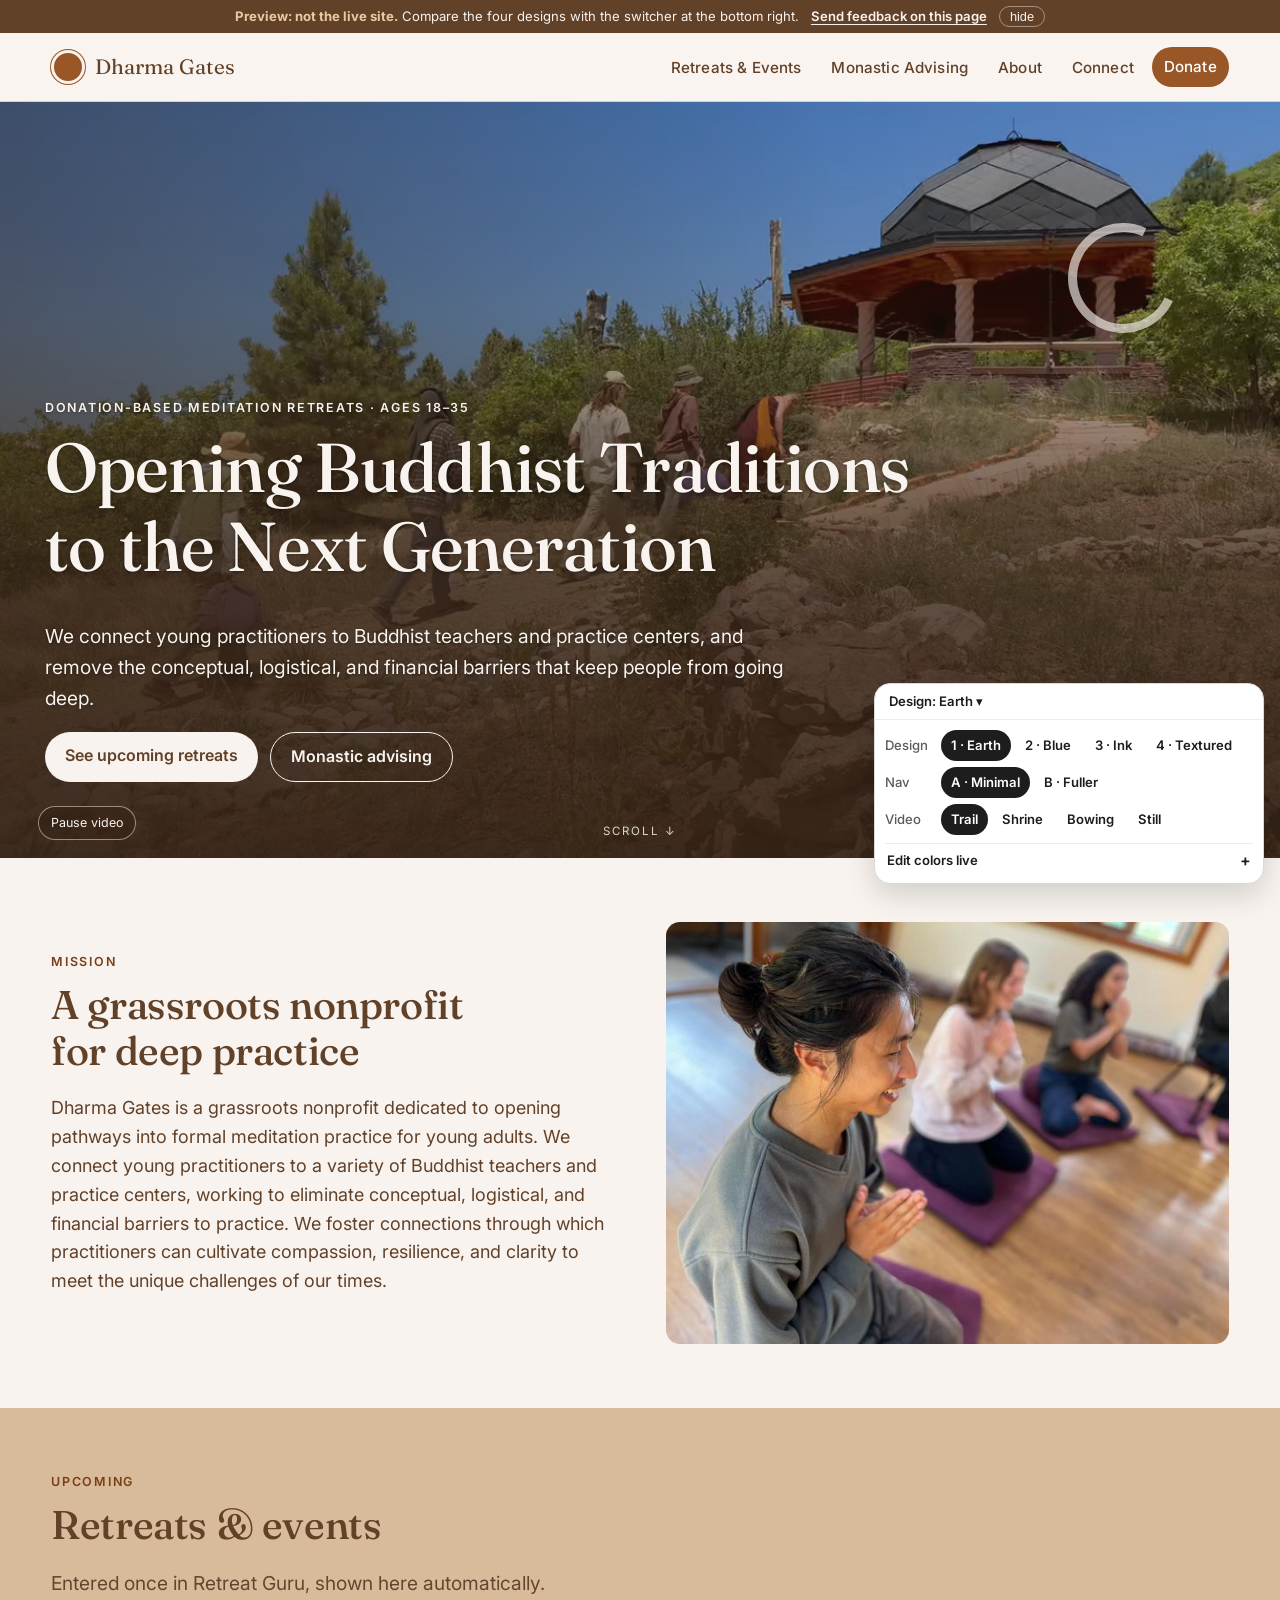
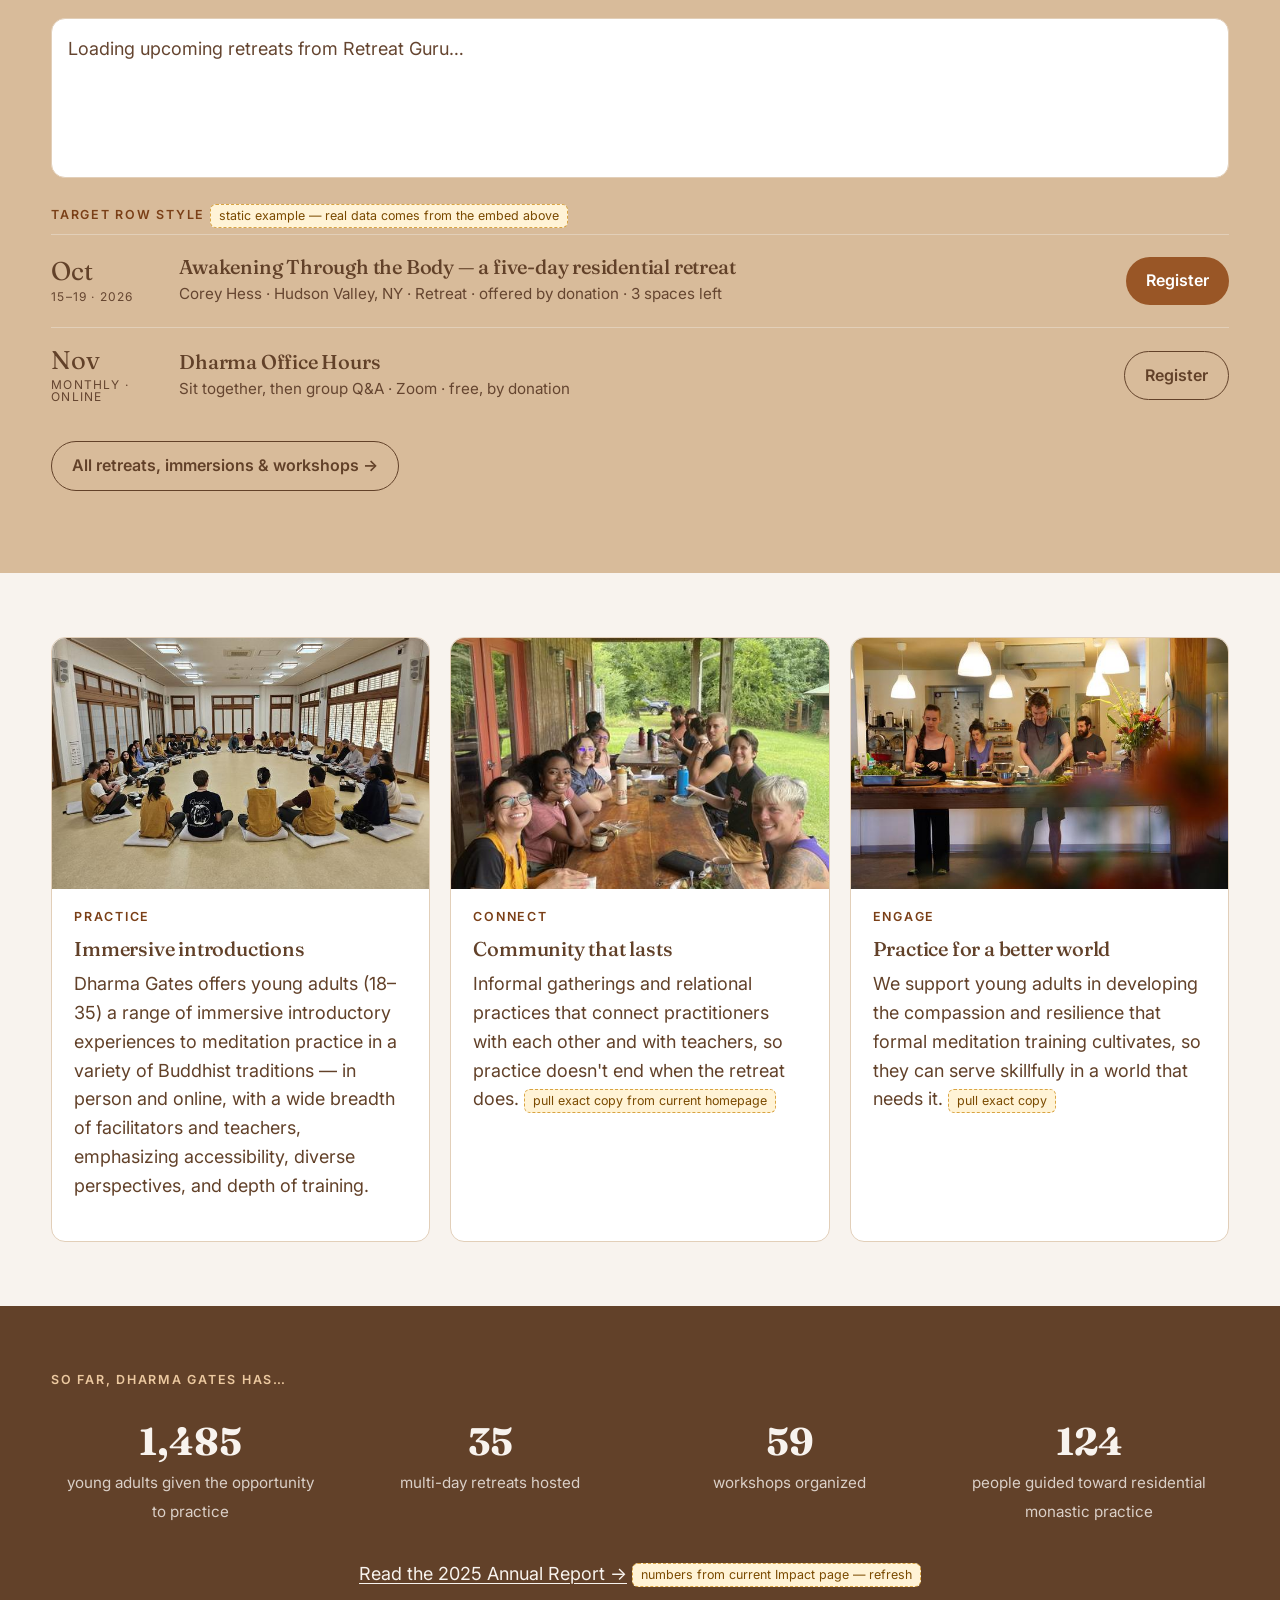
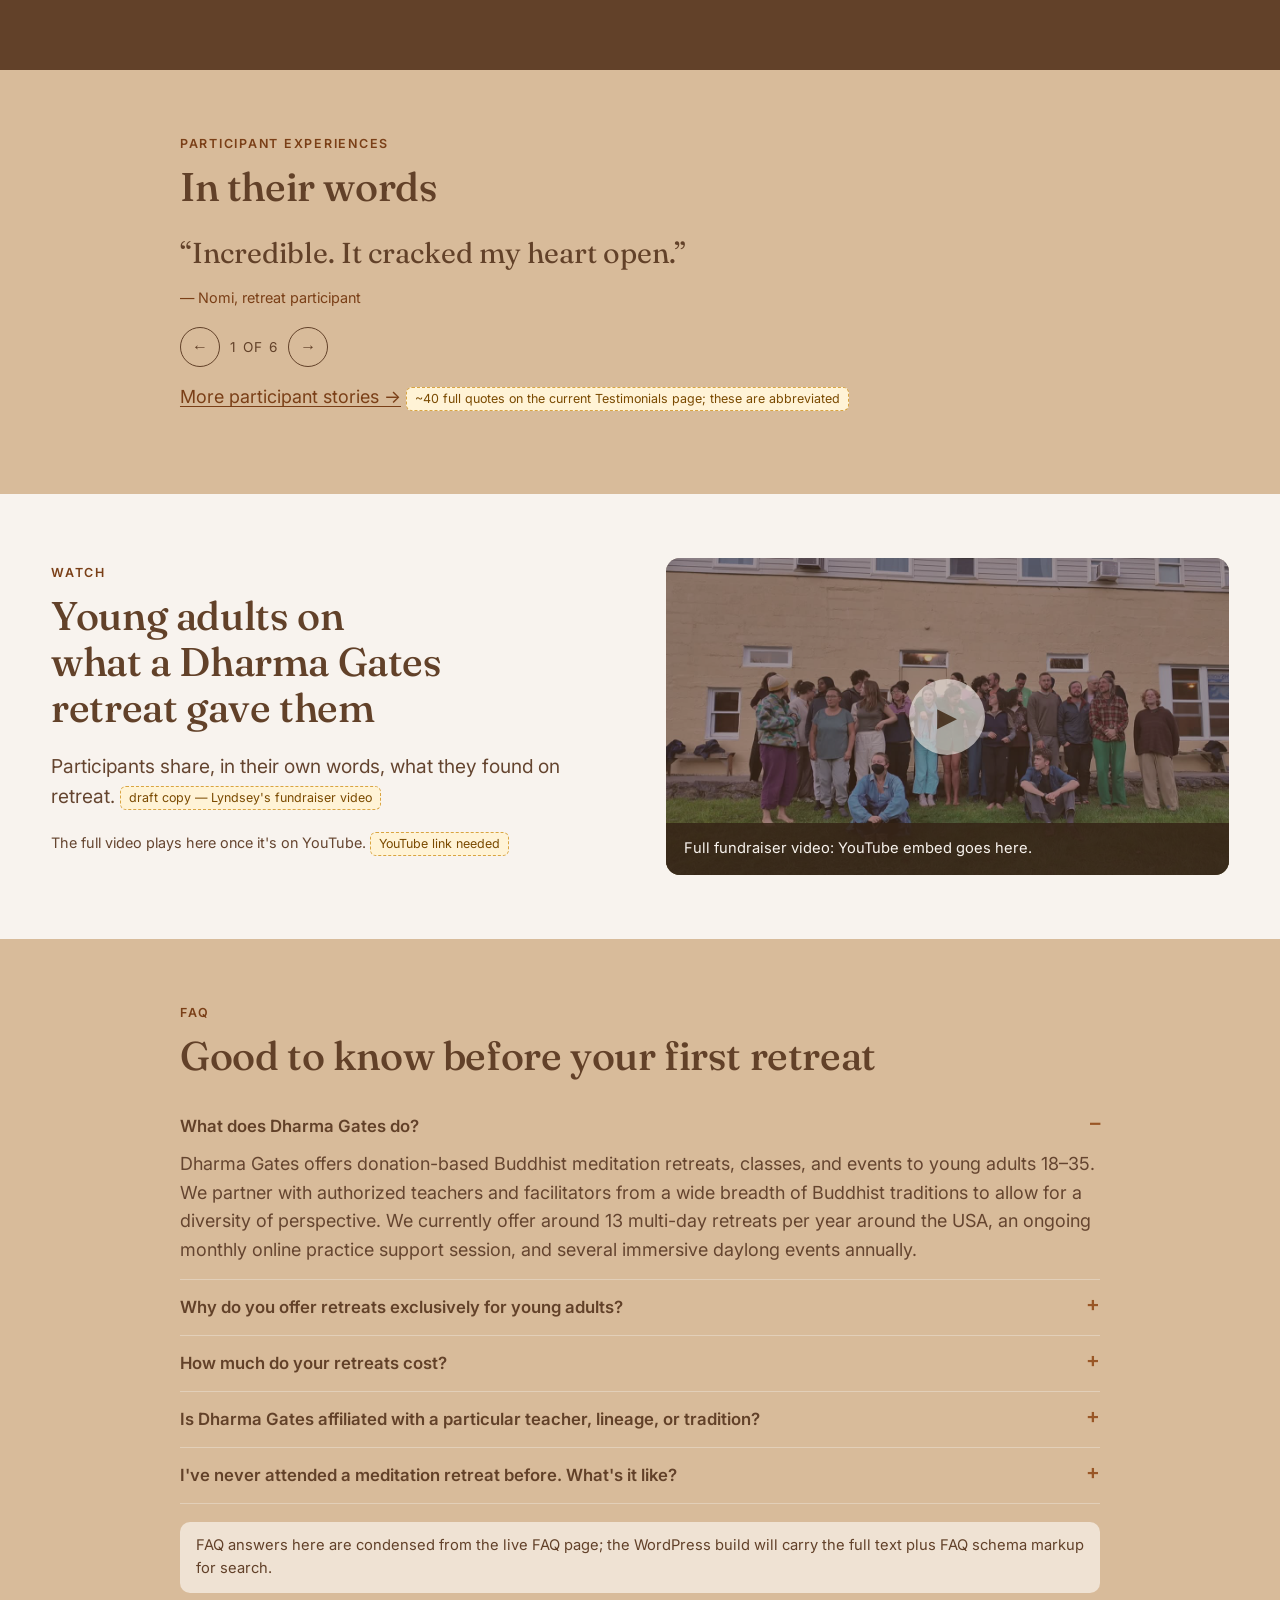
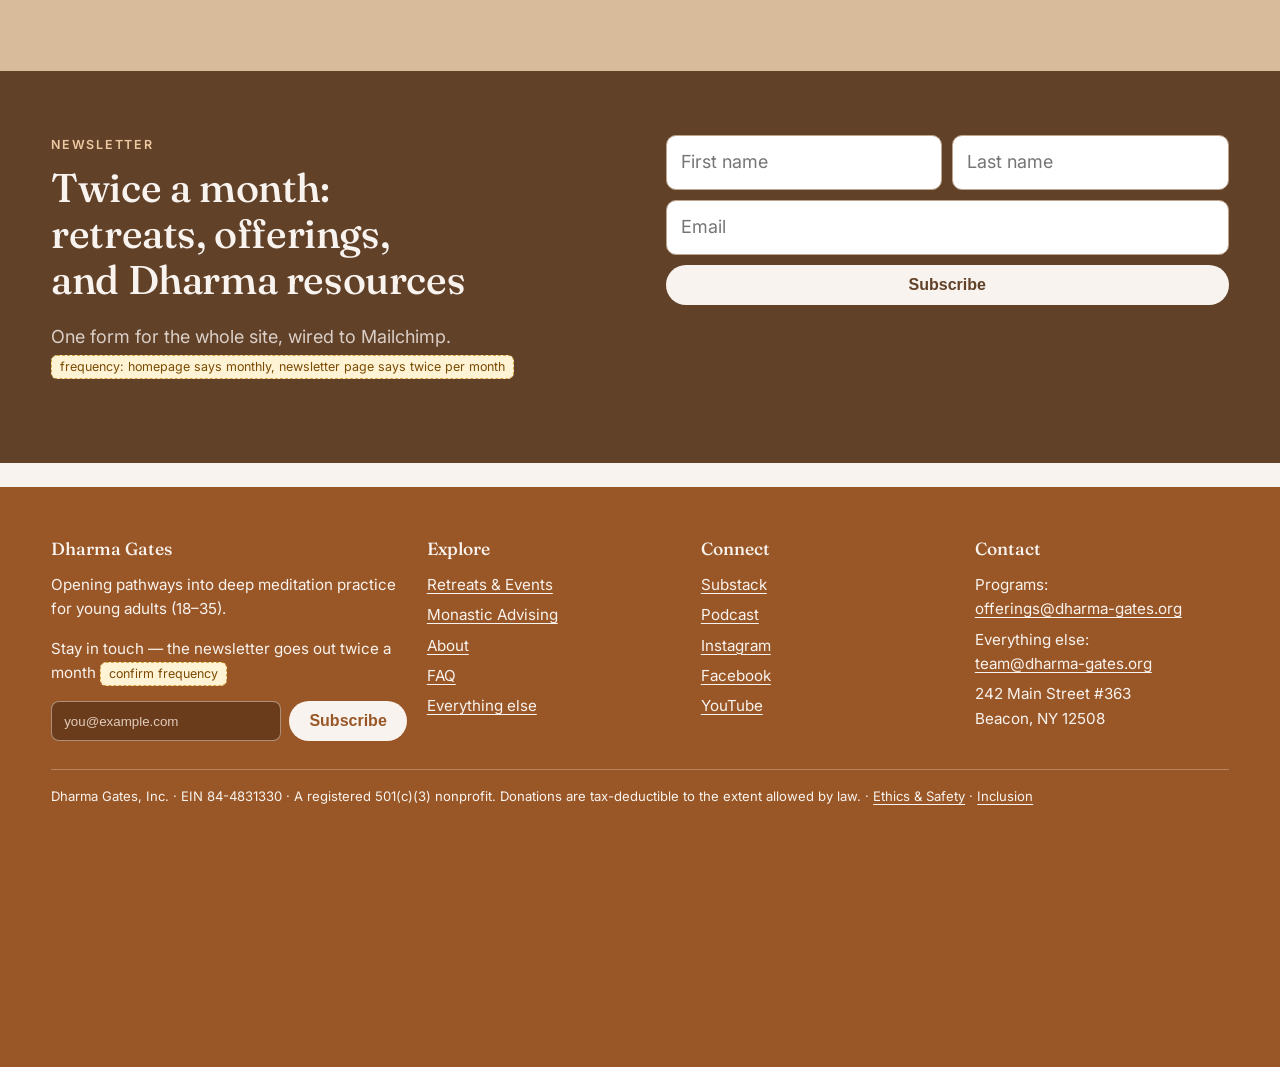
==== index.html @ e41f6ea0 "Dharma Gates website preview (not the live site)" ====
<!doctype html>
<html lang="en">
<head>
<meta charset="utf-8">
<meta name="viewport" content="width=device-width, initial-scale=1">
<meta name="robots" content="noindex, nofollow">
<meta name="dg-preview" content="1">
<title>Dharma Gates — Opening Buddhist Traditions to the Next Generation</title>
<meta name="description" content="Dharma Gates is a 501(c)(3) nonprofit dedicated to opening pathways into deep meditation training for young adults (18–35), offered on a donation basis.">
<link rel="preconnect" href="https://fonts.googleapis.com">
<link href="https://fonts.googleapis.com/css2?family=Fraunces:opsz,wght@9..144,400;9..144,500&family=Inter:wght@400;500;600&display=swap" rel="stylesheet">
<link rel="stylesheet" href="assets/site.css">
<!-- picks the remembered design version before first paint, so the page doesn't flash another palette -->
<script>(function(){var d;try{d=new URLSearchParams(location.search).get("design")||localStorage.getItem("dg-design")}catch(e){}document.documentElement.setAttribute("data-design",/^v[1-4]$/.test(d||"")?d:"v1")})()</script>
</head>
<body data-page="index.html" data-nav="a">

<!-- HERO · full-bleed media with text on top + scroll cue (The Returning); bobbing mark (a grounded take on Three Jewels' floating smiley).
     The still photo is the fallback; a muted ~5s loop from Lyndsey's fundraiser video fades in over it once the page has loaded (site.js). -->
<section class="hero bleed">
  <div class="media">
    <picture>
      <source media="(max-width: 700px)" srcset="assets/img/forest-circle-portrait.jpg" width="720" height="1080">
      <img src="assets/img/forest-circle-1600.jpg" srcset="assets/img/forest-circle-1280.jpg 1280w, assets/img/forest-circle-1600.jpg 1600w" sizes="100vw" width="1600" height="1200" fetchpriority="high" alt="Retreat participants meditating in a circle in a forest clearing">
    </picture>
    <video class="hero-video" muted loop playsinline preload="none" aria-hidden="true" tabindex="-1"></video>
  </div>
  <div class="mark-float" aria-hidden="true"></div>
  <div class="wrap">
    <div class="eyebrow">Donation-based meditation retreats · ages 18–35</div>
    <h1>Opening Buddhist Traditions to the Next Generation</h1>
    <p class="lead">We connect young practitioners to Buddhist teachers and practice centers, and remove the conceptual, logistical, and financial barriers that keep people from going deep.</p>
    <div class="cta-row">
      <a class="btn" href="retreats.html">See upcoming retreats</a>
      <a class="btn ghost" href="monastic-advising.html">Monastic advising</a>
    </div>
  </div>
  <div class="scroll-cue" aria-hidden="true">scroll ↓</div>
  <button type="button" class="video-toggle">Pause video</button>
</section>

<!-- MISSION · one clear statement (Hemera-style restraint), now wider with a photo beside it -->
<section>
  <div class="wrap two center">
    <div>
      <div class="eyebrow">Mission</div>
      <h2>A grassroots nonprofit for deep practice</h2>
      <p>Dharma Gates is a grassroots nonprofit dedicated to opening pathways into formal meditation practice for young adults. We connect young practitioners to a variety of Buddhist teachers and practice centers, working to eliminate conceptual, logistical, and financial barriers to practice. We foster connections through which practitioners can cultivate compassion, resilience, and clarity to meet the unique challenges of our times.</p>
    </div>
    <figure class="split-photo" style="margin:0"><img src="assets/img/gassho-closeup-1280.jpg" srcset="assets/img/gassho-closeup-640.jpg 640w, assets/img/gassho-closeup-1280.jpg 1280w" sizes="(max-width: 900px) 100vw, 50vw" width="1280" height="960" loading="lazy" alt="A retreat participant smiling with palms joined, others kneeling on cushions behind"></figure>
  </div>
</section>

<!-- UPCOMING · within a few scrolls of the top, with the register/dana CTA right there (The Returning's UPCOMING block) -->
<section class="alt bg-garden" id="upcoming">
  <div class="wrap">
    <div class="eyebrow">Upcoming</div>
    <h2>Retreats &amp; events</h2>
    <p class="lead">Entered once in Retreat Guru, shown here automatically.</p>

    <!-- Live data: Retreat Guru table embed -->
    <div class="rg-frame" data-rbg-src="https://s3.amazonaws.com/rbgconnect.retreat.guru/public/rbg-connect.min.js"><div class="rbg-table"></div></div>

    <!-- Target look for each row once the WordPress plugin renders programs as real pages. Static example, clearly labelled. -->
    <p style="margin:26px 0 6px" class="eyebrow">Target row style <span class="todo">static example — real data comes from the embed above</span></p>
    <div class="event-row">
      <div class="when">Oct<small>15–19 · 2026</small></div>
      <div><h3>Awakening Through the Body — a five-day residential retreat</h3><div class="meta">Corey Hess · Hudson Valley, NY · Retreat · offered by donation · 3 spaces left</div></div>
      <div><a class="btn" href="retreats.html">Register</a></div>
    </div>
    <div class="event-row">
      <div class="when">Nov<small>monthly · online</small></div>
      <div><h3>Dharma Office Hours</h3><div class="meta">Sit together, then group Q&amp;A · Zoom · free, by donation</div></div>
      <div><a class="btn ghost" href="https://dharma-gates.secure.retreat.guru/program/office-hours" rel="noopener">Register</a></div>
    </div>
    <p style="margin-top:18px"><a class="btn ghost" href="retreats.html">All retreats, immersions &amp; workshops →</a></p>
  </div>
</section>

<!-- THREE PILLARS -->
<section>
  <div class="wrap">
    <div class="grid cols-3">
      <div class="card">
        <img class="card-img" src="assets/img/circle-hall-640.jpg" srcset="assets/img/circle-hall-640.jpg 640w, assets/img/circle-hall-1280.jpg 1280w" sizes="(max-width: 900px) 100vw, 33vw" width="640" height="480" loading="lazy" alt="Retreat participants seated in a circle on cushions in a meditation hall">
        <div class="eyebrow">Practice</div>
        <h3>Immersive introductions</h3>
        <p>Dharma Gates offers young adults (18–35) a range of immersive introductory experiences to meditation practice in a variety of Buddhist traditions — in person and online, with a wide breadth of facilitators and teachers, emphasizing accessibility, diverse perspectives, and depth of training.</p>
      </div>
      <div class="card">
        <img class="card-img" src="assets/img/porch-table-640.jpg" srcset="assets/img/porch-table-640.jpg 480w, assets/img/porch-table-1280.jpg 960w" sizes="(max-width: 900px) 100vw, 33vw" width="480" height="640" loading="lazy" alt="Retreat participants smiling around a long table on a covered porch">
        <div class="eyebrow">Connect</div>
        <h3>Community that lasts</h3>
        <p>Informal gatherings and relational practices that connect practitioners with each other and with teachers, so practice doesn't end when the retreat does. <span class="todo">pull exact copy from current homepage</span></p>
      </div>
      <div class="card">
        <img class="card-img" src="assets/img/kitchen-team-640.jpg" srcset="assets/img/kitchen-team-640.jpg 640w, assets/img/kitchen-team-1280.jpg 1280w" sizes="(max-width: 900px) 100vw, 33vw" width="640" height="427" loading="lazy" alt="Volunteers cooking together in a retreat kitchen">
        <div class="eyebrow">Engage</div>
        <h3>Practice for a better world</h3>
        <p>We support young adults in developing the compassion and resilience that formal meditation training cultivates, so they can serve skillfully in a world that needs it. <span class="todo">pull exact copy</span></p>
      </div>
    </div>
  </div>
</section>

<!-- IMPACT · dark full-bleed band, counters count up on scroll (The Returning) -->
<section class="dark bg-hillside" id="impact">
  <div class="wrap">
    <div class="eyebrow">So far, Dharma Gates has…</div>
    <div class="grid cols-4">
      <div class="stat"><b data-count="1500" data-suffix="+">0</b><span>young adults given the opportunity to practice</span></div>
      <div class="stat"><b data-count="35" data-suffix="+">0</b><span>multi-day retreats hosted</span></div>
      <div class="stat"><b data-count="60" data-suffix="+">0</b><span>workshops organized</span></div>
      <div class="stat"><b data-count="125" data-suffix="+">0</b><span>people guided toward residential monastic practice</span></div>
    </div>
    <p style="text-align:center;margin-top:12px"><a href="about.html#impact">Read the 2025 Annual Report →</a> <span class="todo">numbers from current Impact page — refresh</span></p>
  </div>
</section>

<!-- STORIES · one-at-a-time testimonial carousel, "1 of N" (The Returning) -->
<section id="stories" class="alt bg-lawn">
  <div class="wrap narrow">
    <div class="eyebrow">Participant experiences</div>
    <h2>In their words</h2>
    <div class="carousel" data-carousel role="region" aria-roledescription="carousel" aria-label="Participant experiences">
      <div class="track" aria-live="polite">
        <div class="slide on"><blockquote>“Incredible. It cracked my heart open.”<footer>— Nomi, retreat participant</footer></blockquote></div>
        <div class="slide"><blockquote>“One of the most transformational weeks of my life.”<footer>— retreat participant</footer></blockquote></div>
        <div class="slide"><blockquote>“This retreat felt like holy medicine.”<footer>— Rachel, retreat participant</footer></blockquote></div>
        <div class="slide"><blockquote>“It brought me home to who I've always been.”<footer>— Michaela, retreat participant</footer></blockquote></div>
        <div class="slide"><blockquote>“Never knew how powerful it is to sit with community in silence.”<footer>— Toni, retreat participant</footer></blockquote></div>
        <div class="slide"><blockquote>“Would not be accessible without the low cost — grateful for the opportunity.”<footer>— Rebecca, retreat participant</footer></blockquote></div>
      </div>
      <div class="ctrls"><button type="button" data-prev aria-label="Previous">←</button><span data-counter>1 of 6</span><button type="button" data-next aria-label="Next">→</button></div>
    </div>
    <p style="margin-top:16px"><a href="about.html#stories">More participant stories →</a> <span class="todo">~40 full quotes on the current Testimonials page; these are abbreviated</span></p>
  </div>
</section>

<!-- WATCH · slot for Lyndsey's full fundraiser video once it's on YouTube (set data-youtube-id). The .MOV never goes on the site. -->
<section id="watch">
  <div class="wrap two center">
    <div>
      <div class="eyebrow">Watch</div>
      <h2>Young adults on what a Dharma Gates retreat gave them</h2>
      <p class="lead">Participants share, in their own words, what they found on retreat. <span class="todo">draft copy — Lyndsey's fundraiser video</span></p>
      <p class="small">The full video plays here once it's on YouTube. <span class="todo">YouTube link needed</span></p>
    </div>
    <div class="video-slot" data-youtube-id="" data-title="Dharma Gates fundraiser video">
      <img src="assets/video/fundraiser-poster.jpg" width="1280" height="720" loading="lazy" alt="Retreat participants gathered for a group photo on a lawn">
      <button type="button" class="play" aria-label="Play the fundraiser video">▶</button>
      <div class="slot-note">Full fundraiser video: YouTube embed goes here.</div>
    </div>
  </div>
</section>

<!-- FAQ · accordion, good for SEO -->
<section id="faq" class="alt bg-hall">
  <div class="wrap narrow">
    <div class="eyebrow">FAQ</div>
    <h2>Good to know before your first retreat</h2>
    <details open>
      <summary>What does Dharma Gates do?</summary>
      <p>Dharma Gates offers donation-based Buddhist meditation retreats, classes, and events to young adults 18–35. We partner with authorized teachers and facilitators from a wide breadth of Buddhist traditions to allow for a diversity of perspective. We currently offer around 13 multi-day retreats per year around the USA, an ongoing monthly online practice support session, and several immersive daylong events annually.</p>
    </details>
    <details>
      <summary>Why do you offer retreats exclusively for young adults?</summary>
      <p>To create the most welcoming environment possible: spaces where young people can practice among peers who share similar life questions and concerns. We also recognize the economic insecurities young adults often face, so we dedicate our resources to eliminating those financial barriers to practice.</p>
    </details>
    <details>
      <summary>How much do your retreats cost?</summary>
      <p>All retreats are offered by donation — <em>dana</em>, a Pali word for generosity — so cost is not a barrier to practice. <a href="about.html#values">How our dana model works →</a></p>
    </details>
    <details>
      <summary>Is Dharma Gates affiliated with a particular teacher, lineage, or tradition?</summary>
      <p>No. Our advisory board includes teachers from various branches of Buddhism, chosen deliberately for diversity so participants can discover what works best for them.</p>
    </details>
    <details>
      <summary>I've never attended a meditation retreat before. What's it like?</summary>
      <p>A warm peer environment with a structured schedule: 3–8 hours of daily meditation, talks, vegan meals, periods of silence, reduced technology use — and often, experiences of increased peace and loving-kindness. <a href="retreats.html#what-to-expect">Retreats, immersions &amp; workshops explained →</a></p>
    </details>
    <p class="note" style="margin-top:18px">FAQ answers here are condensed from the live FAQ page; the WordPress build will carry the full text plus FAQ schema markup for search.</p>
  </div>
</section>

<!-- NEWSLETTER · the bottom-of-page signup every inspiration site shares -->
<section class="dark bg-kitchen" id="newsletter">
  <div class="wrap two">
    <div>
      <div class="eyebrow">Newsletter</div>
      <h2>Twice a month: retreats, offerings, and Dharma resources</h2>
      <p class="sub">One form for the whole site, wired to Mailchimp. <span class="todo">frequency: homepage says monthly, newsletter page says twice per month</span></p>
    </div>
    <form class="stack" onsubmit="event.preventDefault();alert('Prototype: this will post to Mailchimp.')">
      <div class="grid cols-2" style="gap:10px"><input type="text" placeholder="First name" aria-label="First name"><input type="text" placeholder="Last name" aria-label="Last name"></div>
      <input type="email" placeholder="Email" aria-label="Email">
      <button class="btn" type="submit">Subscribe</button>
    </form>
  </div>
</section>

<script src="assets/site.js"></script>
<!-- Retreat Guru generic embed (table view). Configure BEFORE loading rbg-connect.min.js.
     Docs: https://help.retreat.guru/knowledge/integrate-retreat-booking-guru-with-any-website -->
<script>
  // tableSettings must be an object of true/false columns, not a comma-separated string: rbg-connect.min.js
  // checks `"title" in tableSettings`, which throws on a string. title, dates, spaces and spacesWords default
  // to on, so spacesWords is switched off explicitly. The table's button text is tableSettings.registerLink.
  // moreLink stays off: with it on, the embed takes over the page's #hash for its own detail views, which
  // breaks every #anchor link on the page (index.html#faq from the footer). Register links straight to Retreat Guru.
  // Colors follow the design version on screen (read from the color slots in site.css).
  var rbgCss = getComputedStyle(document.documentElement);
  var rbgOptions = {
    customer: "dharma-gates",
    retreatType: "Retreat",
    font: "Inter",
    color: rbgCss.getPropertyValue("--ink").trim() || "#624129",
    highlightColor: rbgCss.getPropertyValue("--accent").trim() || "#995626",
    registerLink: "Register",
    tableSettings: {
      title: true,
      dates: true,
      teachers: true,
      location: true,
      spaces: true,
      spacesWords: false,
      moreLink: false,
      registerLink: "Register"
    }
  };
</script>
<!-- rbg-connect.min.js itself is loaded by site.js when this section nears the screen (data-rbg-src), so it and the eight fonts it pulls in don't slow the first view -->
</body>
</html>
---- assets/site.css ----
/* Dharma Gates — prototype styles
   Every color comes from the nine color slots below. The design switcher (bottom right) maps a
   different palette onto the same slots, so changing a color means changing one line here. */

/* ---------- Derived colors: built from the slots, rarely changed by hand ---------- */
:root {
  --on-dark: var(--paper);                                            /* text on dark blocks */
  --on-dark-muted: color-mix(in srgb, var(--on-dark) 80%, var(--ink)); /* secondary text on dark blocks */
  --on-accent: #fff;                                                  /* button text */
  --accent-hover: var(--accent-ink);                                  /* button hover */
  --surface: #fff;                                                    /* cards, forms, embeds */
  --dark-bg: var(--ink);                                              /* dark full-width bands */
  --footer-bg: var(--ink);
  --footer-ink: var(--on-dark);
  --scrim: color-mix(in srgb, var(--dark-bg) 55%, #000);              /* shade over hero photos and video */
  --veil-light: color-mix(in srgb, color-mix(in srgb, var(--paper) 50%, var(--paper-2)) 90%, transparent);
  --veil-dark: color-mix(in srgb, color-mix(in srgb, var(--dark-bg) 75%, #000) 88%, transparent);

  --radius: 14px;
  --max: 1320px;                                /* was 1120px: Lyndsey asked for wider text (2026-10-15) */
  --gutter: clamp(20px, 4vw, 56px);
  --font-display: "Fraunces", Georgia, "Times New Roman", serif;
  --font-body: "Inter", system-ui, -apple-system, "Segoe UI", Roboto, sans-serif;
}

/* ---------- The nine color slots ----------
   1 Page background      --paper
   2 Alternate block      --paper-2
   3 Main text, dark blocks --ink
   4 Section labels       --accent-ink   (also the button hover)
   5 Secondary text       --muted
   6 Buttons              --accent
   7 Links and tags       --sage         (light tag background: --sage-soft)
   8 Lines                --line
   9 Labels on dark blocks --on-dark-label */

/* V1 Earth: Lyndsey's starter palette (Palette 1, 2026-10-15), plus lighter and darker shades.
   Also the default, and the base for V4 Textured. */
:root, html[data-design="v1"], html[data-design="v4"] {
  --paper: #f8f3ee;          /* Lyndsey: background, footer-banner text */
  --paper-2: #d8bb9a;        /* Lyndsey: blocks */
  --ink: #624129;            /* Lyndsey: body text */
  --accent-ink: #7a3f17;
  --muted: #654530;
  --accent: #995626;         /* Lyndsey: footer banner, buttons */
  --sage: #7a3f17;
  --sage-soft: #efe2d3;
  --line: #e2cfb9;
  --on-dark-label: #ecc9a0;
  --footer-bg: var(--accent);
}

/* V2 Blue: blue and white with a dark, ink-like navy (the 2026-09-30 direction: safe, serene, water) */
html[data-design="v2"] {
  --paper: #f7fafd;
  --paper-2: #e3edf7;
  --ink: #13233f;
  --accent-ink: #174a78;
  --muted: #4a5b73;
  --accent: #1f5f99;
  --sage: #1a6478;
  --sage-soft: #e1eff2;
  --line: #d3e0ec;
  --on-dark-label: #9cc7ea;
  --footer-bg: var(--ink);
}

/* V3 Ink (wildcard): sumi black on cool rice-paper white, one vermilion accent like a seal stamp. No beige. */
html[data-design="v3"] {
  --paper: #f5f5f3;
  --paper-2: #e8e8e5;
  --ink: #141414;
  --accent-ink: #8f2a17;
  --muted: #545452;
  --accent: #b3361f;
  --sage: #8f2a17;
  --sage-soft: #f4e4df;
  --line: #dcdcd8;
  --on-dark-label: #f2a690;
  --footer-bg: var(--ink);
}

* { box-sizing: border-box; }
html { scroll-behavior: smooth; }
body {
  margin: 0; background: var(--paper); color: var(--ink);
  font-family: var(--font-body); font-size: 17px; line-height: 1.6;
  -webkit-font-smoothing: antialiased;
}
@media (min-width: 1200px) { body { font-size: 18px; } }
img { max-width: 100%; height: auto; display: block; }
a { color: var(--sage); text-decoration-thickness: 1px; text-underline-offset: 3px; }
a:hover { color: var(--accent-ink); }
h1, h2, h3 { font-family: var(--font-display); font-weight: 500; line-height: 1.15; margin: 0 0 .5em; letter-spacing: -0.01em; text-wrap: balance; }
h1 { font-size: clamp(2.1rem, 5vw, 3.8rem); }
h2 { font-size: clamp(1.6rem, 3.2vw, 2.5rem); }
h3 { font-size: 1.25rem; }
p { margin: 0 0 1em; }
.lead { font-size: 1.2rem; color: var(--muted); }
.wrap { max-width: var(--max); margin: 0 auto; padding: 0 var(--gutter); }
.narrow { max-width: 920px; }  /* was 760px */
.wrap.narrow { max-width: calc(920px + 2 * var(--gutter)); }
section { padding: 64px 0; }
section.alt { background: var(--paper-2); }
section.sage, section.dark { background: var(--dark-bg); color: var(--on-dark); }
section.sage a, section.dark a { color: var(--on-dark); }
.dark .eyebrow, .sage .eyebrow { color: var(--on-dark-label); }
.dark .lead, .sage .lead, .dark .sub, .sage .sub { color: var(--on-dark-muted); }
.eyebrow { text-transform: uppercase; letter-spacing: .14em; font-size: .78rem; color: var(--accent-ink); font-weight: 600; margin-bottom: 10px; }

/* prototype / preview banner */
.proto-bar { background: var(--dark-bg); color: var(--on-dark); font-size: .85rem; padding: 8px 20px; display: flex; gap: 12px; align-items: center; justify-content: center; flex-wrap: wrap; text-align: center; }
.proto-bar b { color: var(--on-dark-label); }
.proto-bar a { color: var(--on-dark); font-weight: 600; }
.proto-bar button { background: transparent; border: 1px solid color-mix(in srgb, var(--on-dark) 45%, transparent); color: var(--on-dark); border-radius: 999px; padding: 2px 10px; cursor: pointer; font-size: .8rem; }
.preview-bar { padding: 6px 16px; font-size: .82rem; }
@media (max-width: 600px) { .proto-bar .wide-only { display: none; } .preview-bar { gap: 8px; padding: 5px 12px; } }

/* header */
header.site { position: sticky; top: 0; z-index: 50; background: color-mix(in srgb, var(--paper) 92%, white); backdrop-filter: blur(8px); border-bottom: 1px solid var(--line); }
.nav-row { display: flex; align-items: center; justify-content: space-between; gap: 16px; min-height: 68px; }
.brand { display: flex; align-items: center; gap: 10px; text-decoration: none; color: var(--ink); font-family: var(--font-display); font-size: 1.3rem; white-space: nowrap; }
/* The logo's one swappable spot (see LOGO in site.js). Until DG's logo is final it's a plain placeholder. */
.logo-slot { width: 34px; height: 34px; border-radius: 50%; flex: none; background: var(--accent); box-shadow: inset 0 0 0 3px var(--paper), 0 0 0 1px var(--accent); }
.logo-slot img, .logo-slot svg { width: 100%; height: 100%; object-fit: contain; }
.logo-slot:has(img, svg) { background: none; box-shadow: none; border-radius: 0; width: auto; }
nav.primary ul { list-style: none; margin: 0; padding: 0; display: flex; gap: 6px; align-items: center; }
nav.primary a { text-decoration: none; color: var(--ink); padding: 8px 12px; border-radius: 999px; font-weight: 500; font-size: .95rem; letter-spacing: .01em; white-space: nowrap; }
@media (min-width: 901px) and (max-width: 1060px) {
  nav.primary ul { gap: 0; }
  nav.primary a { padding: 8px 8px; font-size: .9rem; }
  nav.primary a.btn { padding: 9px 14px; }
  .brand { font-size: 1.15rem; }
}
nav.primary a:hover, nav.primary a[aria-current="page"] { background: var(--paper-2); color: var(--ink); }
nav.primary li.has-menu { position: relative; }
nav.primary li.has-menu > a::after { content: " ▾"; font-size: .7em; }
nav.primary li.has-menu ul { display: none; position: absolute; top: 100%; left: 0; background: var(--surface); border: 1px solid var(--line); border-radius: 12px; padding: 8px; flex-direction: column; min-width: 220px; box-shadow: 0 12px 30px rgba(0,0,0,.08); }
nav.primary li.has-menu:hover ul, nav.primary li.has-menu:focus-within ul { display: flex; }
nav.primary li.has-menu ul a { display: block; border-radius: 8px; font-weight: 400; }
.btn { display: inline-block; background: var(--accent); color: var(--on-accent) !important; text-decoration: none; padding: 11px 20px; border-radius: 999px; font-weight: 600; border: 0; cursor: pointer; font-size: 1rem; }
.btn:hover { background: var(--accent-hover); }
nav.primary a.btn { color: var(--on-accent) !important; background: var(--accent); }
nav.primary a.btn:hover { background: var(--accent-hover); }
.btn.ghost { background: transparent; color: var(--ink) !important; border: 1.5px solid var(--ink); }
.btn.ghost:hover { background: var(--ink); color: var(--paper) !important; }
/* On dark blocks and over photos, buttons turn light, like The Returning's cream-on-dark buttons */
.dark .btn, .sage .btn, .hero.bleed .btn, .btn.light { background: var(--on-dark); color: var(--ink) !important; }
.dark .btn:hover, .sage .btn:hover, .hero.bleed .btn:hover, .btn.light:hover { background: color-mix(in srgb, var(--on-dark) 82%, var(--dark-bg)); }
.dark .btn.ghost, .sage .btn.ghost, .hero.bleed .btn.ghost { background: transparent; color: var(--on-dark) !important; border-color: var(--on-dark); }
.dark .btn.ghost:hover, .sage .btn.ghost:hover, .hero.bleed .btn.ghost:hover { background: var(--on-dark); color: var(--ink) !important; }
.menu-toggle { display: none; background: none; color: var(--ink); border: 1px solid var(--line); border-radius: 10px; padding: 8px 10px; font-size: 1.1rem; cursor: pointer; }
/* Only one nav variant renders at a time */
body[data-nav="a"] .nav-b { display: none !important; }
body[data-nav="b"] .nav-a { display: none !important; }

/* hero — full-bleed like The Returning: photo (and muted video loop) fills the width, text sits on top */
.hero.bleed { position: relative; min-height: 84vh; display: grid; align-items: end; padding: 0; color: var(--on-dark); background: var(--dark-bg); overflow: hidden; }
.hero.bleed .media { position: absolute; inset: 0; }
.hero.bleed .media img, .hero.bleed .media video { position: absolute; inset: 0; width: 100%; height: 100%; object-fit: cover; }
.hero.bleed .media video { opacity: 0; transition: opacity .9s ease; }
.hero.bleed .media video.playing { opacity: 1; }
.hero.bleed .media::after { content: ""; position: absolute; inset: 0; pointer-events: none;
  background: linear-gradient(to top, rgba(0,0,0,.82), rgba(0,0,0,.6) 50%, rgba(0,0,0,.3)); /* for browsers without color-mix() */
  background:
    linear-gradient(to top, color-mix(in srgb, var(--scrim) 92%, transparent) 0%, color-mix(in srgb, var(--scrim) 78%, transparent) 38%, color-mix(in srgb, var(--scrim) 30%, transparent) 72%, color-mix(in srgb, var(--scrim) 15%, transparent) 100%),
    linear-gradient(to right, color-mix(in srgb, var(--scrim) 45%, transparent), transparent 65%); }
/* On phones the text wraps onto more lines and climbs into the photo's lighter top, so the shade stays strong
   all the way up (keeps the eyebrow and heading above WCAG AA over the photo and every clip) */
@media (max-width: 700px) {
  .hero.bleed .media::after { background: linear-gradient(to top, color-mix(in srgb, var(--scrim) 92%, transparent) 0%, color-mix(in srgb, var(--scrim) 82%, transparent) 50%, color-mix(in srgb, var(--scrim) 72%, transparent) 100%); }
}
/* wider hero with shorter side margins (2026-09-30 call) */
.hero.bleed .wrap { position: relative; display: block; width: 100%; max-width: 1480px; padding: 140px clamp(20px, 3.5vw, 64px) 76px; }
.hero.bleed h1 { max-width: 21ch; color: var(--on-dark); font-size: clamp(2.4rem, 5.4vw, 4.6rem); }
.hero.bleed h1, .hero.bleed .lead, .hero.bleed .eyebrow { text-shadow: 0 1px 3px rgba(0,0,0,.35); }
.hero.bleed .lead { color: var(--on-dark); max-width: 62ch; }
.hero.bleed .eyebrow { color: var(--on-dark); }
.scroll-cue { position: absolute; left: 50%; bottom: 18px; transform: translateX(-50%); font-size: .72rem; letter-spacing: .18em; text-transform: uppercase; color: var(--on-dark); opacity: .85; animation: bob 2.4s ease-in-out infinite; }
.video-toggle { position: absolute; left: clamp(16px, 3vw, 40px); bottom: 18px; z-index: 2; display: none; background: color-mix(in srgb, var(--scrim) 60%, transparent); color: var(--on-dark); border: 1px solid color-mix(in srgb, var(--on-dark) 50%, transparent); border-radius: 999px; padding: 6px 12px; font: inherit; font-size: .78rem; cursor: pointer; }
.hero.bleed.has-video .video-toggle { display: inline-block; }
/* the "cute floating mark" from Three Jewels, done grounded: a slowly bobbing sun/enso */
.mark-float { position: absolute; right: 8%; top: 16%; width: 110px; height: 110px; border-radius: 50%; border: 9px solid color-mix(in srgb, var(--on-dark) 75%, transparent); border-right-color: transparent; transform: rotate(-20deg); animation: bob 5s ease-in-out infinite; opacity: .85; }
@keyframes bob { 0%,100% { translate: 0 0; } 50% { translate: 0 -10px; } }
@media (prefers-reduced-motion: reduce) { .scroll-cue, .mark-float { animation: none; } .hero.bleed .media video { transition: none; } }

/* upcoming — event row pattern from The Returning: label · title · date/place · ticket CTA */
.event-row { display: grid; grid-template-columns: 110px 1fr auto; gap: 18px; align-items: center; padding: 20px 0; border-top: 1px solid var(--line); }
.event-row:last-child { border-bottom: 1px solid var(--line); }
.event-row .when { font-family: var(--font-display); font-size: 1.6rem; line-height: 1; }
.event-row .when small { display: block; font-family: var(--font-body); font-size: .75rem; letter-spacing: .1em; text-transform: uppercase; color: var(--muted); margin-top: 6px; }
.event-row h3 { margin: 0 0 4px; }
.event-row .meta { color: var(--muted); font-size: .95rem; }

/* impact counters (count up on scroll, like The Returning's IMPACT block) */
.stat b[data-count] { font-variant-numeric: tabular-nums; }

/* testimonial carousel ("Item 1 of 9") */
.carousel { position: relative; }
.carousel .track { display: grid; }
.carousel .slide { display: none; }
.carousel .slide.on { display: block; }
.carousel blockquote { font-size: clamp(1.2rem, 2.4vw, 1.8rem); border: 0; background: transparent; padding: 0; color: inherit; }
.carousel blockquote footer { color: var(--accent-ink); }
.dark .carousel blockquote footer { color: var(--on-dark-label); }
.carousel .ctrls { display: flex; gap: 10px; align-items: center; margin-top: 18px; font-size: .85rem; letter-spacing: .1em; text-transform: uppercase; }
.carousel .ctrls button { border: 1.5px solid currentColor; background: transparent; color: inherit; border-radius: 999px; width: 40px; height: 40px; cursor: pointer; font-size: 1rem; }

/* hero (split variant, used on inner pages) */
.hero { padding: 72px 0 56px; background: linear-gradient(180deg, color-mix(in srgb, var(--paper-2) 55%, var(--paper)), var(--paper)); }
.hero .wrap { display: grid; gap: clamp(28px, 4vw, 56px); grid-template-columns: 1.15fr 1fr; align-items: center; }
.hero .art { aspect-ratio: 4/3; border-radius: var(--radius); background: linear-gradient(135deg, var(--paper-2), var(--sage-soft)); position: relative; overflow: hidden; }
.hero .art img { width: 100%; height: 100%; object-fit: cover; }
.hero .art:empty::after { content: "hero photo / video"; position: absolute; inset: 0; display: grid; place-items: center; color: var(--muted); font-size: .9rem; letter-spacing: .06em; text-transform: uppercase; }
.cta-row { display: flex; gap: 12px; flex-wrap: wrap; margin-top: 18px; }
/* a wide photo under a one-column page heading */
.photo-band { margin: 32px 0 0; border-radius: var(--radius); overflow: hidden; aspect-ratio: 21/8; background: var(--paper-2); }
.photo-band img { width: 100%; height: 100%; object-fit: cover; }
.hero .photo-band { margin-top: 0; }

/* cards / grids */
.grid { display: grid; gap: 20px; }
.grid.cols-3 { grid-template-columns: repeat(3, 1fr); }
.grid.cols-2 { grid-template-columns: repeat(2, 1fr); }
.grid.cols-4 { grid-template-columns: repeat(4, 1fr); }
.card { background: var(--surface); border: 1px solid var(--line); border-radius: var(--radius); padding: 22px; color: var(--ink); }
.card h3 { margin-top: 0; }
.card > .card-img { margin: -22px -22px 18px; width: calc(100% + 44px); max-width: none; aspect-ratio: 3/2; object-fit: cover; border-radius: var(--radius) var(--radius) 0 0; }
.stat { text-align: center; padding: 22px 12px; }
.stat b { display: block; font-family: var(--font-display); font-size: 2.4rem; color: var(--accent-ink); line-height: 1; margin-bottom: 8px; }
.stat span { color: var(--muted); font-size: .95rem; }
.dark .stat b { color: var(--on-dark); }
.dark .stat span { color: var(--on-dark-muted); }
blockquote { margin: 0; padding: 22px; background: var(--surface); border-left: 4px solid var(--accent); border-radius: 0 var(--radius) var(--radius) 0; font-family: var(--font-display); font-size: 1.15rem; }
blockquote footer { font-family: var(--font-body); font-size: .9rem; color: var(--muted); margin-top: 10px; }
details { border-bottom: 1px solid var(--line); padding: 14px 0; }
details summary { cursor: pointer; font-weight: 600; font-size: 1.05rem; list-style: none; display: flex; justify-content: space-between; gap: 16px; }
details summary::-webkit-details-marker { display: none; }
details summary::after { content: "+"; color: var(--accent); font-size: 1.3rem; line-height: 1; }
details[open] summary::after { content: "–"; }
details p { margin: 10px 0 0; color: var(--muted); }
.team { display: grid; gap: 14px; grid-template-columns: repeat(auto-fill, minmax(190px, 1fr)); }
/* the team comes in groups of six: rows of 3 or 6, never 5 + 1 */
@media (min-width: 600px) { .team { grid-template-columns: repeat(3, 1fr); } }
@media (min-width: 1100px) { .team { grid-template-columns: repeat(6, 1fr); } }
.person { background: var(--surface); border: 1px solid var(--line); border-radius: 12px; padding: 14px; font-size: .92rem; }
.person .ph { aspect-ratio: 1; border-radius: 50%; width: 64px; background: linear-gradient(135deg, var(--paper-2), var(--sage-soft)); margin-bottom: 10px; }
.person b { display: block; }
.person span { color: var(--muted); }
.pill { display: inline-block; background: var(--sage-soft); color: var(--sage); border-radius: 999px; padding: 3px 10px; font-size: .78rem; font-weight: 600; letter-spacing: .02em; }
.todo { display: inline-block; background: #fff3d6; color: #7a4a00; border: 1px dashed #d9a441; border-radius: 6px; padding: 1px 8px; font-size: .78rem; font-family: var(--font-body); font-weight: 400; letter-spacing: 0; text-transform: none; vertical-align: middle; text-shadow: none; }
.note { background: var(--sage-soft); border-radius: 10px; padding: 12px 16px; font-size: .92rem; color: var(--ink); }
.note a { color: var(--ink); }
.two { display: grid; gap: clamp(28px, 4vw, 56px); grid-template-columns: 1fr 1fr; align-items: start; }
.two.center { align-items: center; }
.split-photo { border-radius: var(--radius); overflow: hidden; aspect-ratio: 4/3; }
.split-photo img { width: 100%; height: 100%; object-fit: cover; }
form.stack { display: grid; gap: 10px; }
form.stack input, form.stack textarea { width: 100%; padding: 12px 14px; border: 1px solid color-mix(in srgb, var(--ink) 30%, var(--line)); border-radius: 10px; font: inherit; background: var(--surface); color: var(--ink); }
.linklist { list-style: none; padding: 0; margin: 0; }
.linklist li { padding: 8px 0; border-bottom: 1px solid var(--line); display: flex; justify-content: space-between; gap: 12px; flex-wrap: wrap; }
.linklist small { color: var(--muted); }
.small { font-size: .9rem; color: var(--muted); }
.dark .small, .sage .small { color: var(--on-dark-muted); }

/* Retreat Guru embed area */
.rg-frame { background: var(--surface); border: 1px solid var(--line); border-radius: var(--radius); padding: 16px; min-height: 160px; color: var(--ink); overflow-x: auto; }
.rg-frame .pending:empty::before { content: "Loading upcoming retreats from Retreat Guru…"; color: var(--muted); }
#rbg-connect, .rbg-table { font-family: var(--font-body) !important; }
.rbg-table table { width: 100%; }
.rbg-table th { color: var(--accent-ink) !important; font-size: .78rem; letter-spacing: .1em; text-transform: uppercase; }
.rbg-table td { color: var(--ink); border-color: var(--line) !important; }
.rbg-table a { color: var(--sage) !important; }
.rbg-table th, .rbg-table td { padding: 8px 10px !important; text-align: left !important; }
.rbg-table td a { white-space: nowrap; }
/* Retreats page list (classSelector mode): the embed's own colors are fixed when it loads, so follow the slots */
.rbg-list, .rbg-list h3, .rbg-list .rs-event-date { color: var(--ink) !important; font-family: var(--font-body) !important; }
.rbg-list h1 { font-family: var(--font-display) !important; font-weight: 500 !important; font-size: 1.5rem !important; color: var(--ink) !important; margin: 0 0 6px !important; }
.rbg-list h2, .rbg-list h2 * { font-family: var(--font-display) !important; font-weight: 500 !important; color: var(--accent-ink) !important; }
.rbg-list h3, .rbg-list .rs-event-date { color: var(--muted) !important; }
.rbg-list a { color: inherit !important; }
.rbg-list a:hover h2, .rbg-list a:hover h2 * { text-decoration: underline; }
.rbg-list .rs-event-wrapper { border-color: var(--line) !important; }
/* On phones the embed's six columns stack into one card per program, labelled from the embed's own
   data-rs-title attributes. The embed's inline styles are !important, hence the !important here. */
@media (max-width: 700px) {
  .rbg-table table, .rbg-table tbody { display: block !important; }
  .rbg-table thead { display: none !important; }
  .rbg-table tr { display: block !important; padding: 14px 0 !important; border-bottom: 1px solid var(--line) !important; background: transparent !important; }
  .rbg-table td { display: block !important; text-align: left !important; padding: 2px 0 !important; border: 0 !important; }
  .rbg-table td::before { content: attr(data-rs-title) ": " !important; font-weight: 600; font-size: .72rem; letter-spacing: .08em; text-transform: uppercase; color: var(--accent-ink); }
  .rbg-table td:first-child { font-family: var(--font-display); font-size: 1.15rem; margin-bottom: 4px; }
  .rbg-table td:first-child::before, .rbg-table td:last-child::before { content: none !important; }
  .rbg-table td:last-child { margin-top: 8px !important; }
  .rbg-table td:empty { display: none !important; }
  .rbg-table td > div { display: inline !important; }
  .rbg-list .rs-event-details-container { float: none !important; width: 100% !important; padding: 0 !important; }
}

/* video slot for Lyndsey's full fundraiser video (YouTube, once it's uploaded) */
.video-slot { position: relative; aspect-ratio: 16/9; border-radius: var(--radius); overflow: hidden; background: var(--dark-bg); color: var(--on-dark); }
.video-slot img { width: 100%; height: 100%; object-fit: cover; opacity: .55; }
.video-slot .slot-note { position: absolute; inset: auto 0 0 0; padding: 14px 18px; background: color-mix(in srgb, var(--scrim) 85%, transparent); font-size: .92rem; color: var(--on-dark); }
.video-slot button.play { position: absolute; inset: 0; margin: auto; width: 76px; height: 76px; border-radius: 50%; border: 0; background: var(--on-dark); color: var(--ink); font-size: 1.6rem; cursor: pointer; }
.video-slot button.play[disabled] { opacity: .6; cursor: default; }
.video-slot iframe { position: absolute; inset: 0; width: 100%; height: 100%; border: 0; }

/* V4 Textured: V1 Earth colors, with photo backgrounds under a veil on alternating blocks, like The Returning.
   Lyndsey's photos stand in until she sends textures. Each block names its photo with a bg-* class (so a page
   never repeats its own hero photo); the veil is an inset shadow over the photo, strong enough for AA text
   contrast over any of them. */
html[data-design="v4"] section.alt, html[data-design="v4"] section.dark, html[data-design="v4"] section.sage { background-size: cover; background-position: center; }
html[data-design="v4"] section.alt { box-shadow: inset 0 0 0 200vmax var(--veil-light); background-image: url("img/forest-circle-1280.jpg"); }
html[data-design="v4"] section.dark, html[data-design="v4"] section.sage { box-shadow: inset 0 0 0 200vmax var(--veil-dark); background-image: url("img/group-hillside-1280.jpg"); }
html[data-design="v4"] section.bg-forest { background-image: url("img/forest-circle-1280.jpg"); }
html[data-design="v4"] section.bg-garden { background-image: url("img/sitting-temple-garden-1280.jpg"); }
html[data-design="v4"] section.bg-hall { background-image: url("img/circle-hall-1280.jpg"); }
html[data-design="v4"] section.bg-lawn { background-image: url("img/three-sitters-lawn-1280.jpg"); }
html[data-design="v4"] section.bg-hillside { background-image: url("img/group-hillside-1280.jpg"); }
html[data-design="v4"] section.bg-kitchen { background-image: url("img/kitchen-team-1280.jpg"); }
html[data-design="v4"] section.bg-monastics { background-image: url("img/group-hall-monastics-1280.jpg"); }
@media (max-width: 700px) {
  html[data-design="v4"] section.alt { background-image: url("img/forest-circle-640.jpg"); }
  html[data-design="v4"] section.dark, html[data-design="v4"] section.sage { background-image: url("img/group-hillside-640.jpg"); }
  html[data-design="v4"] section.bg-forest { background-image: url("img/forest-circle-640.jpg"); }
  html[data-design="v4"] section.bg-garden { background-image: url("img/sitting-temple-garden-640.jpg"); }
  html[data-design="v4"] section.bg-hall { background-image: url("img/circle-hall-640.jpg"); }
  html[data-design="v4"] section.bg-lawn { background-image: url("img/three-sitters-lawn-640.jpg"); }
  html[data-design="v4"] section.bg-hillside { background-image: url("img/group-hillside-640.jpg"); }
  html[data-design="v4"] section.bg-kitchen { background-image: url("img/kitchen-team-640.jpg"); }
  html[data-design="v4"] section.bg-monastics { background-image: url("img/group-hall-monastics-640.jpg"); }
}

/* footer */
footer.site { background: var(--footer-bg); color: var(--footer-ink); padding: 48px 0 28px; margin-top: 24px; font-size: .95rem; }
footer.site a { color: var(--footer-ink); }
footer.site .grid { grid-template-columns: 1.4fr 1fr 1fr 1fr; }
footer.site h4 { color: var(--footer-ink); margin: 0 0 10px; font-family: var(--font-display); font-weight: 500; font-size: 1.1rem; }
footer.site ul { list-style: none; padding: 0; margin: 0; }
footer.site li { margin: 6px 0; }
footer.site .fine { border-top: 1px solid color-mix(in srgb, var(--footer-ink) 30%, transparent); margin-top: 28px; padding-top: 16px; font-size: .82rem; }
footer.site form { display: flex; gap: 8px; margin-top: 8px; }
footer.site input { flex: 1; min-width: 0; padding: 10px 12px; border-radius: 8px; border: 1px solid color-mix(in srgb, var(--footer-ink) 45%, transparent); background: color-mix(in srgb, var(--footer-bg) 70%, #000); color: var(--footer-ink); }
footer.site input::placeholder { color: color-mix(in srgb, var(--footer-ink) 75%, var(--footer-bg)); }
footer.site .btn { background: var(--footer-ink); color: var(--footer-bg) !important; }
footer.site .btn:hover { background: color-mix(in srgb, var(--footer-ink) 85%, var(--footer-bg)); color: var(--ink) !important; }
footer.site a[href^="mailto:"] { white-space: nowrap; }
/* keep the last footer lines clear of the design switcher (folded: one small button; open: the panel) */
footer.site { padding-bottom: 76px; }
@media (min-width: 901px) { body.sw-open footer.site { padding-bottom: 260px; } }

/* design + navigation switcher: prototype tooling, deliberately neutral so it never reads as part of a design */
.switcher { position: fixed; right: 16px; bottom: 16px; z-index: 60; background: #fff; color: #1d1d1d; border: 1px solid #d9d9d9; border-radius: 16px; box-shadow: 0 10px 30px rgba(0,0,0,.16); font: 500 .82rem/1.3 var(--font-body); max-width: calc(100vw - 32px); }
.switcher .sw-toggle { display: block; width: 100%; text-align: left; padding: 9px 14px; }
.switcher:not(.open) .sw-panel { display: none; }
.switcher.open { width: 390px; max-height: calc(100dvh - 32px); overflow-y: auto; }
.switcher .sw-note { width: 100%; color: #5b5b5b; font-weight: 400; padding-left: 56px; }
.switcher.open .sw-toggle { border-bottom: 1px solid #ececec; border-radius: 14px 14px 0 0; }
.switcher .sw-panel { padding: 10px; display: grid; gap: 6px; }
.switcher .sw-row { display: flex; align-items: center; gap: 4px; flex-wrap: wrap; }
.switcher .sw-row > span { width: 52px; color: #5b5b5b; font-weight: 500; }
.switcher button { border: 0; background: transparent; padding: 7px 10px; border-radius: 999px; cursor: pointer; font: inherit; font-weight: 600; color: #1d1d1d; }
.switcher button:hover { background: #f0f0f0; }
.switcher button.on { background: #1d1d1d; color: #fff; }
.switcher button:focus-visible { outline: 2px solid #1d1d1d; outline-offset: 2px; }
.switcher details { border: 0; padding: 4px 0 0; border-top: 1px solid #ececec; margin-top: 2px; }
.switcher details summary { font-size: .82rem; font-weight: 600; color: #1d1d1d; padding: 4px 2px; }
.switcher details summary::after { color: #1d1d1d; font-size: 1rem; }
.switcher .sw-colors { display: grid; grid-template-columns: 1fr auto; gap: 4px 10px; align-items: center; margin-top: 6px; max-height: 46vh; overflow: auto; padding-right: 2px; }
.switcher .sw-colors label { color: #333; font-weight: 500; }
.switcher .sw-colors input[type="color"] { width: 40px; height: 26px; padding: 0; border: 1px solid #ccc; border-radius: 6px; background: #fff; cursor: pointer; }
.switcher .sw-actions { display: flex; gap: 6px; margin-top: 8px; }
.switcher .sw-actions button { border: 1px solid #ccc; font-weight: 500; padding: 5px 10px; }
.switcher .sw-msg { color: #2d6a2d; font-size: .78rem; min-height: 1em; }

/* responsive — ~50% of visitors are on phones */
@media (max-width: 900px) {
  .event-row { grid-template-columns: 1fr; gap: 8px; }
  .hero.bleed { min-height: 74vh; }
  .hero.bleed .wrap { padding-top: 110px; padding-bottom: 64px; }
  .mark-float { display: none; }
  .hero .wrap, .two, .grid.cols-3, .grid.cols-2, .grid.cols-4, footer.site .grid { grid-template-columns: 1fr; }
  .hero { padding: 40px 0 32px; }
  section { padding: 44px 0; }
  .photo-band { aspect-ratio: 4/3; margin-top: 24px; }
  .menu-toggle { display: inline-block; }
  nav.primary { display: none; position: absolute; left: 0; right: 0; top: 100%; background: var(--paper); border-bottom: 1px solid var(--line); padding: 10px 20px 18px; }
  nav.primary.open { display: block; max-height: calc(100dvh - 70px); overflow-y: auto; overscroll-behavior: contain; }
  nav.primary ul { flex-direction: column; align-items: stretch; gap: 2px; }
  nav.primary li.has-menu ul { display: flex; position: static; box-shadow: none; border: 0; background: transparent; padding: 0 0 0 14px; }
  nav.primary li.has-menu > a::after { content: ""; }
  nav.primary .btn { text-align: center; margin-top: 8px; }
  /* the switcher folds into one small button on phones */
  .switcher { right: 8px; bottom: 8px; border-radius: 14px; font-size: .78rem; }
  .switcher .sw-row > span { width: 100%; }
  .switcher .sw-note { padding-left: 0; }
  .grid.cols-4 .stat { padding: 14px 8px; }
}
@media (max-width: 420px) {
  .hero.bleed h1 { font-size: 2.2rem; }
}
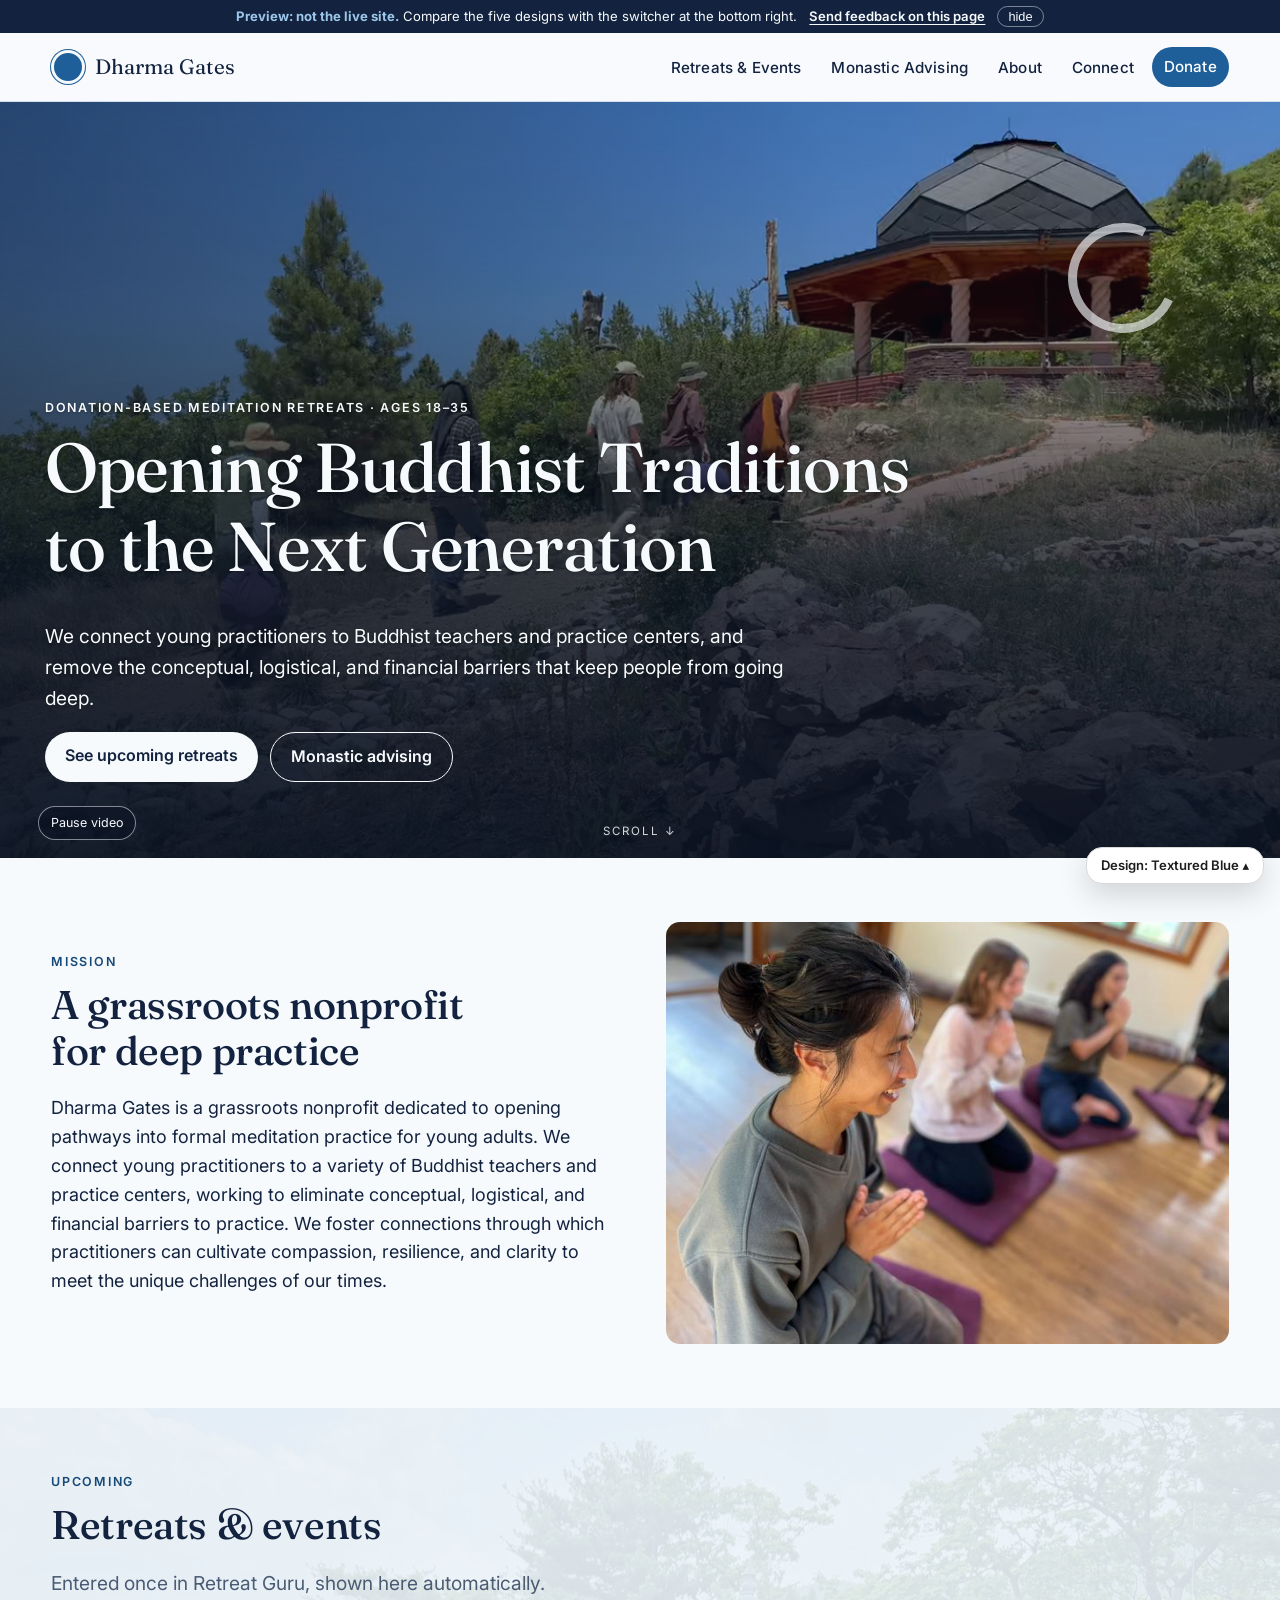
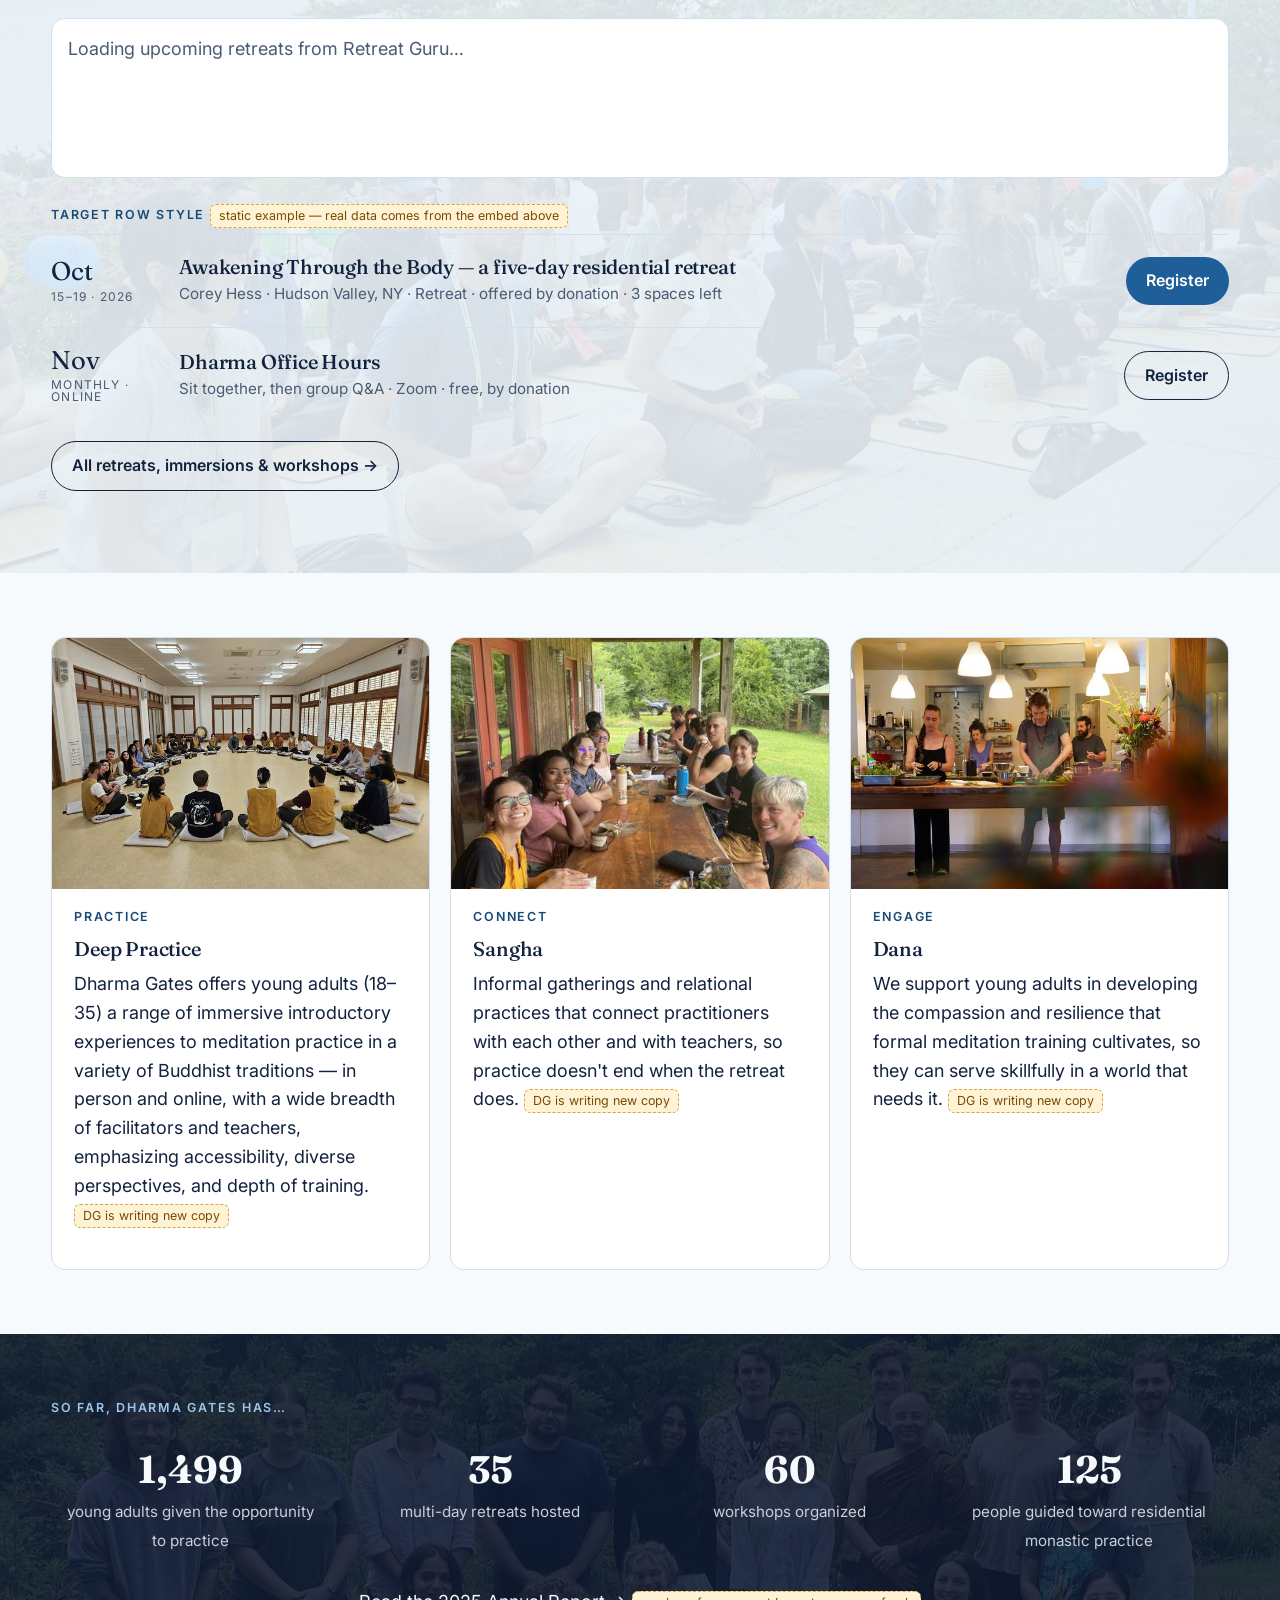
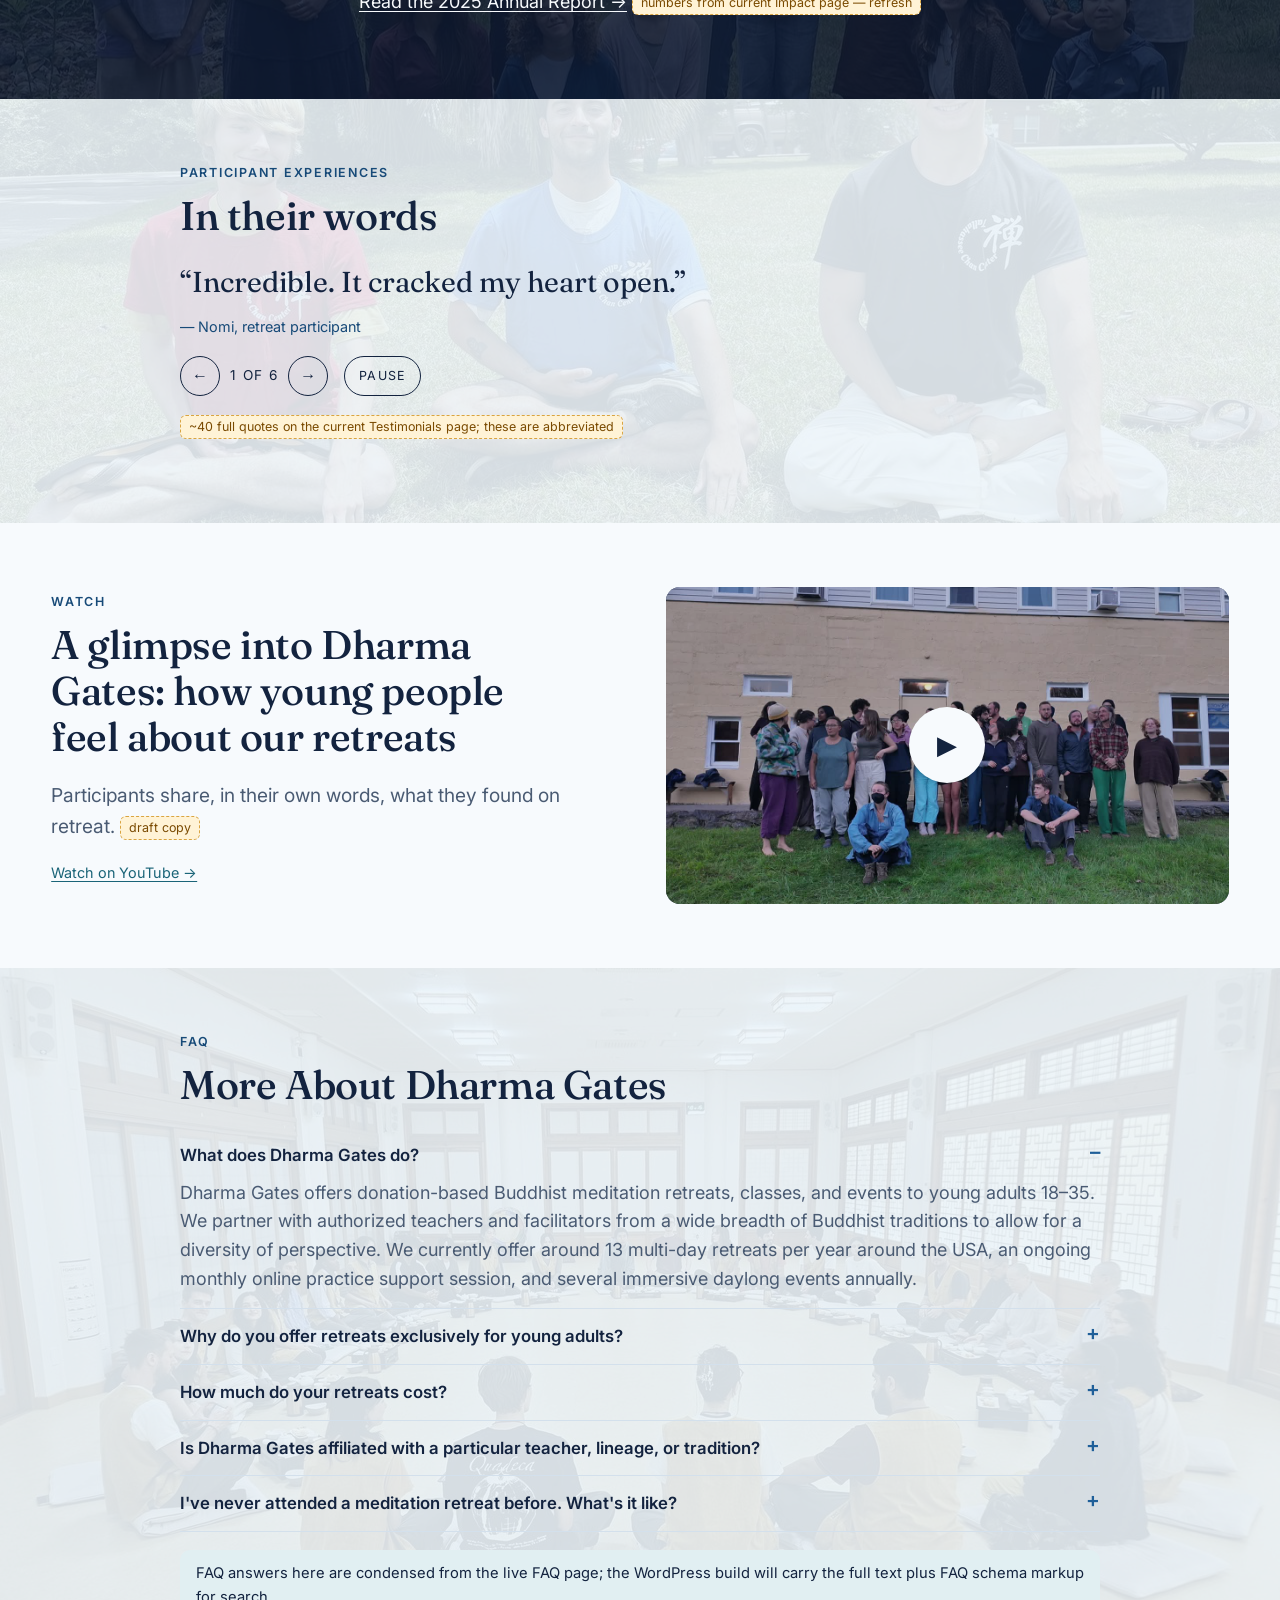
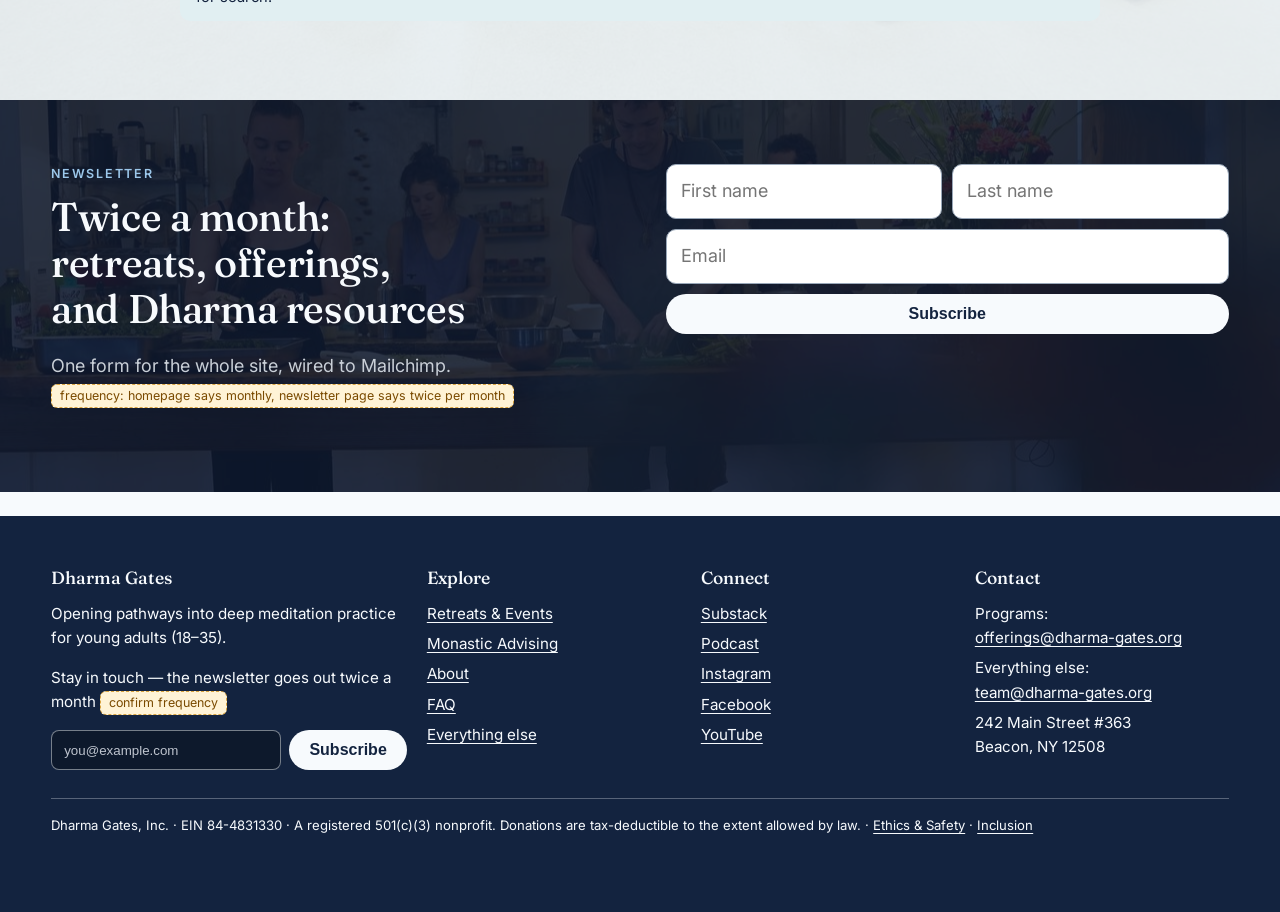
==== commit ac0f477b: "Preview update: Dharma Gates' 10/21 feedback Textured Blue design as the default, homepage pillars, " ====
--- a/index.html
+++ b/index.html
@@ -11,7 +11,7 @@
 <link href="https://fonts.googleapis.com/css2?family=Fraunces:opsz,wght@9..144,400;9..144,500&family=Inter:wght@400;500;600&display=swap" rel="stylesheet">
 <link rel="stylesheet" href="assets/site.css">
 <!-- picks the remembered design version before first paint, so the page doesn't flash another palette -->
-<script>(function(){var d;try{d=new URLSearchParams(location.search).get("design")||localStorage.getItem("dg-design")}catch(e){}document.documentElement.setAttribute("data-design",/^v[1-4]$/.test(d||"")?d:"v1")})()</script>
+<script>(function(){var d;try{d=new URLSearchParams(location.search).get("design")||localStorage.getItem("dg-design")}catch(e){}document.documentElement.setAttribute("data-design",/^v[1-5]$/.test(d||"")?d:"v5")})()</script>
 </head>
 <body data-page="index.html" data-nav="a">
 
@@ -77,27 +77,27 @@
   </div>
 </section>
 
-<!-- THREE PILLARS -->
+<!-- THREE PILLARS · Deep Practice, Sangha, Dana (DG, 2026-10-21); DG is writing the new copy -->
 <section>
   <div class="wrap">
     <div class="grid cols-3">
       <div class="card">
         <img class="card-img" src="assets/img/circle-hall-640.jpg" srcset="assets/img/circle-hall-640.jpg 640w, assets/img/circle-hall-1280.jpg 1280w" sizes="(max-width: 900px) 100vw, 33vw" width="640" height="480" loading="lazy" alt="Retreat participants seated in a circle on cushions in a meditation hall">
         <div class="eyebrow">Practice</div>
-        <h3>Immersive introductions</h3>
-        <p>Dharma Gates offers young adults (18–35) a range of immersive introductory experiences to meditation practice in a variety of Buddhist traditions — in person and online, with a wide breadth of facilitators and teachers, emphasizing accessibility, diverse perspectives, and depth of training.</p>
+        <h3>Deep Practice</h3>
+        <p>Dharma Gates offers young adults (18–35) a range of immersive introductory experiences to meditation practice in a variety of Buddhist traditions — in person and online, with a wide breadth of facilitators and teachers, emphasizing accessibility, diverse perspectives, and depth of training. <span class="todo">DG is writing new copy</span></p>
       </div>
       <div class="card">
         <img class="card-img" src="assets/img/porch-table-640.jpg" srcset="assets/img/porch-table-640.jpg 480w, assets/img/porch-table-1280.jpg 960w" sizes="(max-width: 900px) 100vw, 33vw" width="480" height="640" loading="lazy" alt="Retreat participants smiling around a long table on a covered porch">
         <div class="eyebrow">Connect</div>
-        <h3>Community that lasts</h3>
-        <p>Informal gatherings and relational practices that connect practitioners with each other and with teachers, so practice doesn't end when the retreat does. <span class="todo">pull exact copy from current homepage</span></p>
+        <h3>Sangha</h3>
+        <p>Informal gatherings and relational practices that connect practitioners with each other and with teachers, so practice doesn't end when the retreat does. <span class="todo">DG is writing new copy</span></p>
       </div>
       <div class="card">
         <img class="card-img" src="assets/img/kitchen-team-640.jpg" srcset="assets/img/kitchen-team-640.jpg 640w, assets/img/kitchen-team-1280.jpg 1280w" sizes="(max-width: 900px) 100vw, 33vw" width="640" height="427" loading="lazy" alt="Volunteers cooking together in a retreat kitchen">
         <div class="eyebrow">Engage</div>
-        <h3>Practice for a better world</h3>
-        <p>We support young adults in developing the compassion and resilience that formal meditation training cultivates, so they can serve skillfully in a world that needs it. <span class="todo">pull exact copy</span></p>
+        <h3>Dana</h3>
+        <p>We support young adults in developing the compassion and resilience that formal meditation training cultivates, so they can serve skillfully in a world that needs it. <span class="todo">DG is writing new copy</span></p>
       </div>
     </div>
   </div>
@@ -117,7 +117,7 @@
   </div>
 </section>
 
-<!-- STORIES · one-at-a-time testimonial carousel, "1 of N" (The Returning) -->
+<!-- STORIES · one-at-a-time testimonial carousel, "1 of N" (The Returning); turns by itself every 6.5 s (site.js) -->
 <section id="stories" class="alt bg-lawn">
   <div class="wrap narrow">
     <div class="eyebrow">Participant experiences</div>
@@ -133,23 +133,23 @@
       </div>
       <div class="ctrls"><button type="button" data-prev aria-label="Previous">←</button><span data-counter>1 of 6</span><button type="button" data-next aria-label="Next">→</button></div>
     </div>
-    <p style="margin-top:16px"><a href="about.html#stories">More participant stories →</a> <span class="todo">~40 full quotes on the current Testimonials page; these are abbreviated</span></p>
-  </div>
-</section>
-
-<!-- WATCH · slot for Lyndsey's full fundraiser video once it's on YouTube (set data-youtube-id). The .MOV never goes on the site. -->
+    <p style="margin-top:16px"><span class="todo">~40 full quotes on the current Testimonials page; these are abbreviated</span></p>
+  </div>
+</section>
+
+<!-- WATCH · the full video from DG's YouTube channel (2026-10-21). Nothing loads from YouTube until play is pressed;
+     then site.js swaps the poster for the youtube-nocookie.com player. The .MOV never goes on the site. -->
 <section id="watch">
   <div class="wrap two center">
     <div>
       <div class="eyebrow">Watch</div>
-      <h2>Young adults on what a Dharma Gates retreat gave them</h2>
-      <p class="lead">Participants share, in their own words, what they found on retreat. <span class="todo">draft copy — Lyndsey's fundraiser video</span></p>
-      <p class="small">The full video plays here once it's on YouTube. <span class="todo">YouTube link needed</span></p>
-    </div>
-    <div class="video-slot" data-youtube-id="" data-title="Dharma Gates fundraiser video">
+      <h2>A glimpse into Dharma Gates: how young people feel about our retreats</h2>
+      <p class="lead">Participants share, in their own words, what they found on retreat. <span class="todo">draft copy</span></p>
+      <p class="small"><a href="https://www.youtube.com/watch?v=c-C923ScoNA" rel="noopener">Watch on YouTube →</a></p>
+    </div>
+    <div class="video-slot" data-youtube-id="c-C923ScoNA" data-title="A Glimpse into Dharma Gates: How Young People Feel About Our Retreats">
       <img src="assets/video/fundraiser-poster.jpg" width="1280" height="720" loading="lazy" alt="Retreat participants gathered for a group photo on a lawn">
-      <button type="button" class="play" aria-label="Play the fundraiser video">▶</button>
-      <div class="slot-note">Full fundraiser video: YouTube embed goes here.</div>
+      <button type="button" class="play" aria-label="Play the video: A Glimpse into Dharma Gates">▶</button>
     </div>
   </div>
 </section>
@@ -158,7 +158,7 @@
 <section id="faq" class="alt bg-hall">
   <div class="wrap narrow">
     <div class="eyebrow">FAQ</div>
-    <h2>Good to know before your first retreat</h2>
+    <h2>More About Dharma Gates</h2>
     <details open>
       <summary>What does Dharma Gates do?</summary>
       <p>Dharma Gates offers donation-based Buddhist meditation retreats, classes, and events to young adults 18–35. We partner with authorized teachers and facilitators from a wide breadth of Buddhist traditions to allow for a diversity of perspective. We currently offer around 13 multi-day retreats per year around the USA, an ongoing monthly online practice support session, and several immersive daylong events annually.</p>
@@ -177,7 +177,7 @@
     </details>
     <details>
       <summary>I've never attended a meditation retreat before. What's it like?</summary>
-      <p>A warm peer environment with a structured schedule: 3–8 hours of daily meditation, talks, vegan meals, periods of silence, reduced technology use — and often, experiences of increased peace and loving-kindness. <a href="retreats.html#what-to-expect">Retreats, immersions &amp; workshops explained →</a></p>
+      <p>A warm peer environment with a structured schedule: 3–8 hours of daily meditation, talks, vegan meals, periods of silence, reduced technology use — and often, experiences of increased peace and loving-kindness. <a href="retreats.html">See upcoming retreats →</a></p>
     </details>
     <p class="note" style="margin-top:18px">FAQ answers here are condensed from the live FAQ page; the WordPress build will carry the full text plus FAQ schema markup for search.</p>
   </div>
@@ -205,7 +205,9 @@
 <script>
   // tableSettings must be an object of true/false columns, not a comma-separated string: rbg-connect.min.js
   // checks `"title" in tableSettings`, which throws on a string. title, dates, spaces and spacesWords default
-  // to on, so spacesWords is switched off explicitly. The table's button text is tableSettings.registerLink.
+  // to on, so spaces and spacesWords are switched off explicitly. The table's button text is tableSettings.registerLink.
+  // Columns per DG (2026-10-21): Retreat · Teacher · Dates. The first header is retreatType; site.js renames the
+  // embed's fixed "Hosts" and "Available Dates" headers, and every second row is shaded in site.css.
   // moreLink stays off: with it on, the embed takes over the page's #hash for its own detail views, which
   // breaks every #anchor link on the page (index.html#faq from the footer). Register links straight to Retreat Guru.
   // Colors follow the design version on screen (read from the color slots in site.css).
@@ -221,8 +223,8 @@
       title: true,
       dates: true,
       teachers: true,
-      location: true,
-      spaces: true,
+      location: false,
+      spaces: false,
       spacesWords: false,
       moreLink: false,
       registerLink: "Register"
--- a/assets/site.css
+++ b/assets/site.css
@@ -35,8 +35,8 @@
    9 Labels on dark blocks --on-dark-label */
 
 /* V1 Earth: Lyndsey's starter palette (Palette 1, 2026-10-15), plus lighter and darker shades.
-   Also the default, and the base for V4 Textured. */
-:root, html[data-design="v1"], html[data-design="v4"] {
+   Also the base for V4 Textured. */
+html[data-design="v1"], html[data-design="v4"] {
   --paper: #f8f3ee;          /* Lyndsey: background, footer-banner text */
   --paper-2: #d8bb9a;        /* Lyndsey: blocks */
   --ink: #624129;            /* Lyndsey: body text */
@@ -50,8 +50,10 @@
   --footer-bg: var(--accent);
 }
 
-/* V2 Blue: blue and white with a dark, ink-like navy (the 2026-09-30 direction: safe, serene, water) */
-html[data-design="v2"] {
+/* V2 Blue: blue and white with a dark, ink-like navy (the 2026-09-30 direction: safe, serene, water).
+   Also the base for V5 Textured Blue, the default since DG's 2026-10-21 feedback (hence :root, for pages
+   opened without scripts). */
+:root, html[data-design="v2"], html[data-design="v5"] {
   --paper: #f7fafd;
   --paper-2: #e3edf7;
   --ink: #13233f;
@@ -205,6 +207,8 @@
 .dark .carousel blockquote footer { color: var(--on-dark-label); }
 .carousel .ctrls { display: flex; gap: 10px; align-items: center; margin-top: 18px; font-size: .85rem; letter-spacing: .1em; text-transform: uppercase; }
 .carousel .ctrls button { border: 1.5px solid currentColor; background: transparent; color: inherit; border-radius: 999px; width: 40px; height: 40px; cursor: pointer; font-size: 1rem; }
+/* the carousel turns by itself (DG, 2026-10-21); this button stops it for good, as WCAG 2.2.2 asks */
+.carousel .ctrls button[data-pause] { width: auto; padding: 0 14px; margin-left: 6px; font: inherit; font-size: .78rem; letter-spacing: .1em; text-transform: uppercase; }
 
 /* hero (split variant, used on inner pages) */
 .hero { padding: 72px 0 56px; background: linear-gradient(180deg, color-mix(in srgb, var(--paper-2) 55%, var(--paper)), var(--paper)); }
@@ -273,6 +277,8 @@
 .rbg-table a { color: var(--sage) !important; }
 .rbg-table th, .rbg-table td { padding: 8px 10px !important; text-align: left !important; }
 .rbg-table td a { white-space: nowrap; }
+/* every second row shaded (DG, 2026-10-21), from the alternate-blocks slot so it follows each design */
+.rbg-table tbody tr:nth-child(even) { background: color-mix(in srgb, var(--paper-2) 70%, var(--surface)) !important; }
 /* Retreats page list (classSelector mode): the embed's own colors are fixed when it loads, so follow the slots */
 .rbg-list, .rbg-list h3, .rbg-list .rs-event-date { color: var(--ink) !important; font-family: var(--font-body) !important; }
 .rbg-list h1 { font-family: var(--font-display) !important; font-weight: 500 !important; font-size: 1.5rem !important; color: var(--ink) !important; margin: 0 0 6px !important; }
@@ -286,7 +292,7 @@
 @media (max-width: 700px) {
   .rbg-table table, .rbg-table tbody { display: block !important; }
   .rbg-table thead { display: none !important; }
-  .rbg-table tr { display: block !important; padding: 14px 0 !important; border-bottom: 1px solid var(--line) !important; background: transparent !important; }
+  .rbg-table tr { display: block !important; padding: 14px 12px !important; border-bottom: 1px solid var(--line) !important; background: transparent !important; border-radius: 10px; }
   .rbg-table td { display: block !important; text-align: left !important; padding: 2px 0 !important; border: 0 !important; }
   .rbg-table td::before { content: attr(data-rs-title) ": " !important; font-weight: 600; font-size: .72rem; letter-spacing: .08em; text-transform: uppercase; color: var(--accent-ink); }
   .rbg-table td:first-child { font-family: var(--font-display); font-size: 1.15rem; margin-bottom: 4px; }
@@ -294,41 +300,43 @@
   .rbg-table td:last-child { margin-top: 8px !important; }
   .rbg-table td:empty { display: none !important; }
   .rbg-table td > div { display: inline !important; }
+  .rbg-table tbody tr:nth-child(even) { background: color-mix(in srgb, var(--paper-2) 70%, var(--surface)) !important; }
   .rbg-list .rs-event-details-container { float: none !important; width: 100% !important; padding: 0 !important; }
 }
 
 /* video slot for Lyndsey's full fundraiser video (YouTube, once it's uploaded) */
 .video-slot { position: relative; aspect-ratio: 16/9; border-radius: var(--radius); overflow: hidden; background: var(--dark-bg); color: var(--on-dark); }
 .video-slot img { width: 100%; height: 100%; object-fit: cover; opacity: .55; }
+.video-slot.ready img { opacity: .85; }
 .video-slot .slot-note { position: absolute; inset: auto 0 0 0; padding: 14px 18px; background: color-mix(in srgb, var(--scrim) 85%, transparent); font-size: .92rem; color: var(--on-dark); }
 .video-slot button.play { position: absolute; inset: 0; margin: auto; width: 76px; height: 76px; border-radius: 50%; border: 0; background: var(--on-dark); color: var(--ink); font-size: 1.6rem; cursor: pointer; }
 .video-slot button.play[disabled] { opacity: .6; cursor: default; }
 .video-slot iframe { position: absolute; inset: 0; width: 100%; height: 100%; border: 0; }
 
-/* V4 Textured: V1 Earth colors, with photo backgrounds under a veil on alternating blocks, like The Returning.
-   Lyndsey's photos stand in until she sends textures. Each block names its photo with a bg-* class (so a page
+/* V4 Textured and V5 Textured Blue: V1 Earth or V2 Blue colors, with photo backgrounds under a veil on
+   alternating blocks, like The Returning. Lyndsey's photos stand in until she sends textures. Each block names its photo with a bg-* class (so a page
    never repeats its own hero photo); the veil is an inset shadow over the photo, strong enough for AA text
    contrast over any of them. */
-html[data-design="v4"] section.alt, html[data-design="v4"] section.dark, html[data-design="v4"] section.sage { background-size: cover; background-position: center; }
-html[data-design="v4"] section.alt { box-shadow: inset 0 0 0 200vmax var(--veil-light); background-image: url("img/forest-circle-1280.jpg"); }
-html[data-design="v4"] section.dark, html[data-design="v4"] section.sage { box-shadow: inset 0 0 0 200vmax var(--veil-dark); background-image: url("img/group-hillside-1280.jpg"); }
-html[data-design="v4"] section.bg-forest { background-image: url("img/forest-circle-1280.jpg"); }
-html[data-design="v4"] section.bg-garden { background-image: url("img/sitting-temple-garden-1280.jpg"); }
-html[data-design="v4"] section.bg-hall { background-image: url("img/circle-hall-1280.jpg"); }
-html[data-design="v4"] section.bg-lawn { background-image: url("img/three-sitters-lawn-1280.jpg"); }
-html[data-design="v4"] section.bg-hillside { background-image: url("img/group-hillside-1280.jpg"); }
-html[data-design="v4"] section.bg-kitchen { background-image: url("img/kitchen-team-1280.jpg"); }
-html[data-design="v4"] section.bg-monastics { background-image: url("img/group-hall-monastics-1280.jpg"); }
+html:is([data-design="v4"], [data-design="v5"]) section.alt, html:is([data-design="v4"], [data-design="v5"]) section.dark, html:is([data-design="v4"], [data-design="v5"]) section.sage { background-size: cover; background-position: center; }
+html:is([data-design="v4"], [data-design="v5"]) section.alt { box-shadow: inset 0 0 0 200vmax var(--veil-light); background-image: url("img/forest-circle-1280.jpg"); }
+html:is([data-design="v4"], [data-design="v5"]) section.dark, html:is([data-design="v4"], [data-design="v5"]) section.sage { box-shadow: inset 0 0 0 200vmax var(--veil-dark); background-image: url("img/group-hillside-1280.jpg"); }
+html:is([data-design="v4"], [data-design="v5"]) section.bg-forest { background-image: url("img/forest-circle-1280.jpg"); }
+html:is([data-design="v4"], [data-design="v5"]) section.bg-garden { background-image: url("img/sitting-temple-garden-1280.jpg"); }
+html:is([data-design="v4"], [data-design="v5"]) section.bg-hall { background-image: url("img/circle-hall-1280.jpg"); }
+html:is([data-design="v4"], [data-design="v5"]) section.bg-lawn { background-image: url("img/three-sitters-lawn-1280.jpg"); }
+html:is([data-design="v4"], [data-design="v5"]) section.bg-hillside { background-image: url("img/group-hillside-1280.jpg"); }
+html:is([data-design="v4"], [data-design="v5"]) section.bg-kitchen { background-image: url("img/kitchen-team-1280.jpg"); }
+html:is([data-design="v4"], [data-design="v5"]) section.bg-monastics { background-image: url("img/group-hall-monastics-1280.jpg"); }
 @media (max-width: 700px) {
-  html[data-design="v4"] section.alt { background-image: url("img/forest-circle-640.jpg"); }
-  html[data-design="v4"] section.dark, html[data-design="v4"] section.sage { background-image: url("img/group-hillside-640.jpg"); }
-  html[data-design="v4"] section.bg-forest { background-image: url("img/forest-circle-640.jpg"); }
-  html[data-design="v4"] section.bg-garden { background-image: url("img/sitting-temple-garden-640.jpg"); }
-  html[data-design="v4"] section.bg-hall { background-image: url("img/circle-hall-640.jpg"); }
-  html[data-design="v4"] section.bg-lawn { background-image: url("img/three-sitters-lawn-640.jpg"); }
-  html[data-design="v4"] section.bg-hillside { background-image: url("img/group-hillside-640.jpg"); }
-  html[data-design="v4"] section.bg-kitchen { background-image: url("img/kitchen-team-640.jpg"); }
-  html[data-design="v4"] section.bg-monastics { background-image: url("img/group-hall-monastics-640.jpg"); }
+  html:is([data-design="v4"], [data-design="v5"]) section.alt { background-image: url("img/forest-circle-640.jpg"); }
+  html:is([data-design="v4"], [data-design="v5"]) section.dark, html:is([data-design="v4"], [data-design="v5"]) section.sage { background-image: url("img/group-hillside-640.jpg"); }
+  html:is([data-design="v4"], [data-design="v5"]) section.bg-forest { background-image: url("img/forest-circle-640.jpg"); }
+  html:is([data-design="v4"], [data-design="v5"]) section.bg-garden { background-image: url("img/sitting-temple-garden-640.jpg"); }
+  html:is([data-design="v4"], [data-design="v5"]) section.bg-hall { background-image: url("img/circle-hall-640.jpg"); }
+  html:is([data-design="v4"], [data-design="v5"]) section.bg-lawn { background-image: url("img/three-sitters-lawn-640.jpg"); }
+  html:is([data-design="v4"], [data-design="v5"]) section.bg-hillside { background-image: url("img/group-hillside-640.jpg"); }
+  html:is([data-design="v4"], [data-design="v5"]) section.bg-kitchen { background-image: url("img/kitchen-team-640.jpg"); }
+  html:is([data-design="v4"], [data-design="v5"]) section.bg-monastics { background-image: url("img/group-hall-monastics-640.jpg"); }
 }
 
 /* footer */
@@ -399,3 +407,7 @@
 @media (max-width: 420px) {
   .hero.bleed h1 { font-size: 2.2rem; }
 }
+/* on phones the folded switcher button sits where the scroll cue would be */
+@media (max-width: 480px) {
+  .scroll-cue { display: none; }
+}
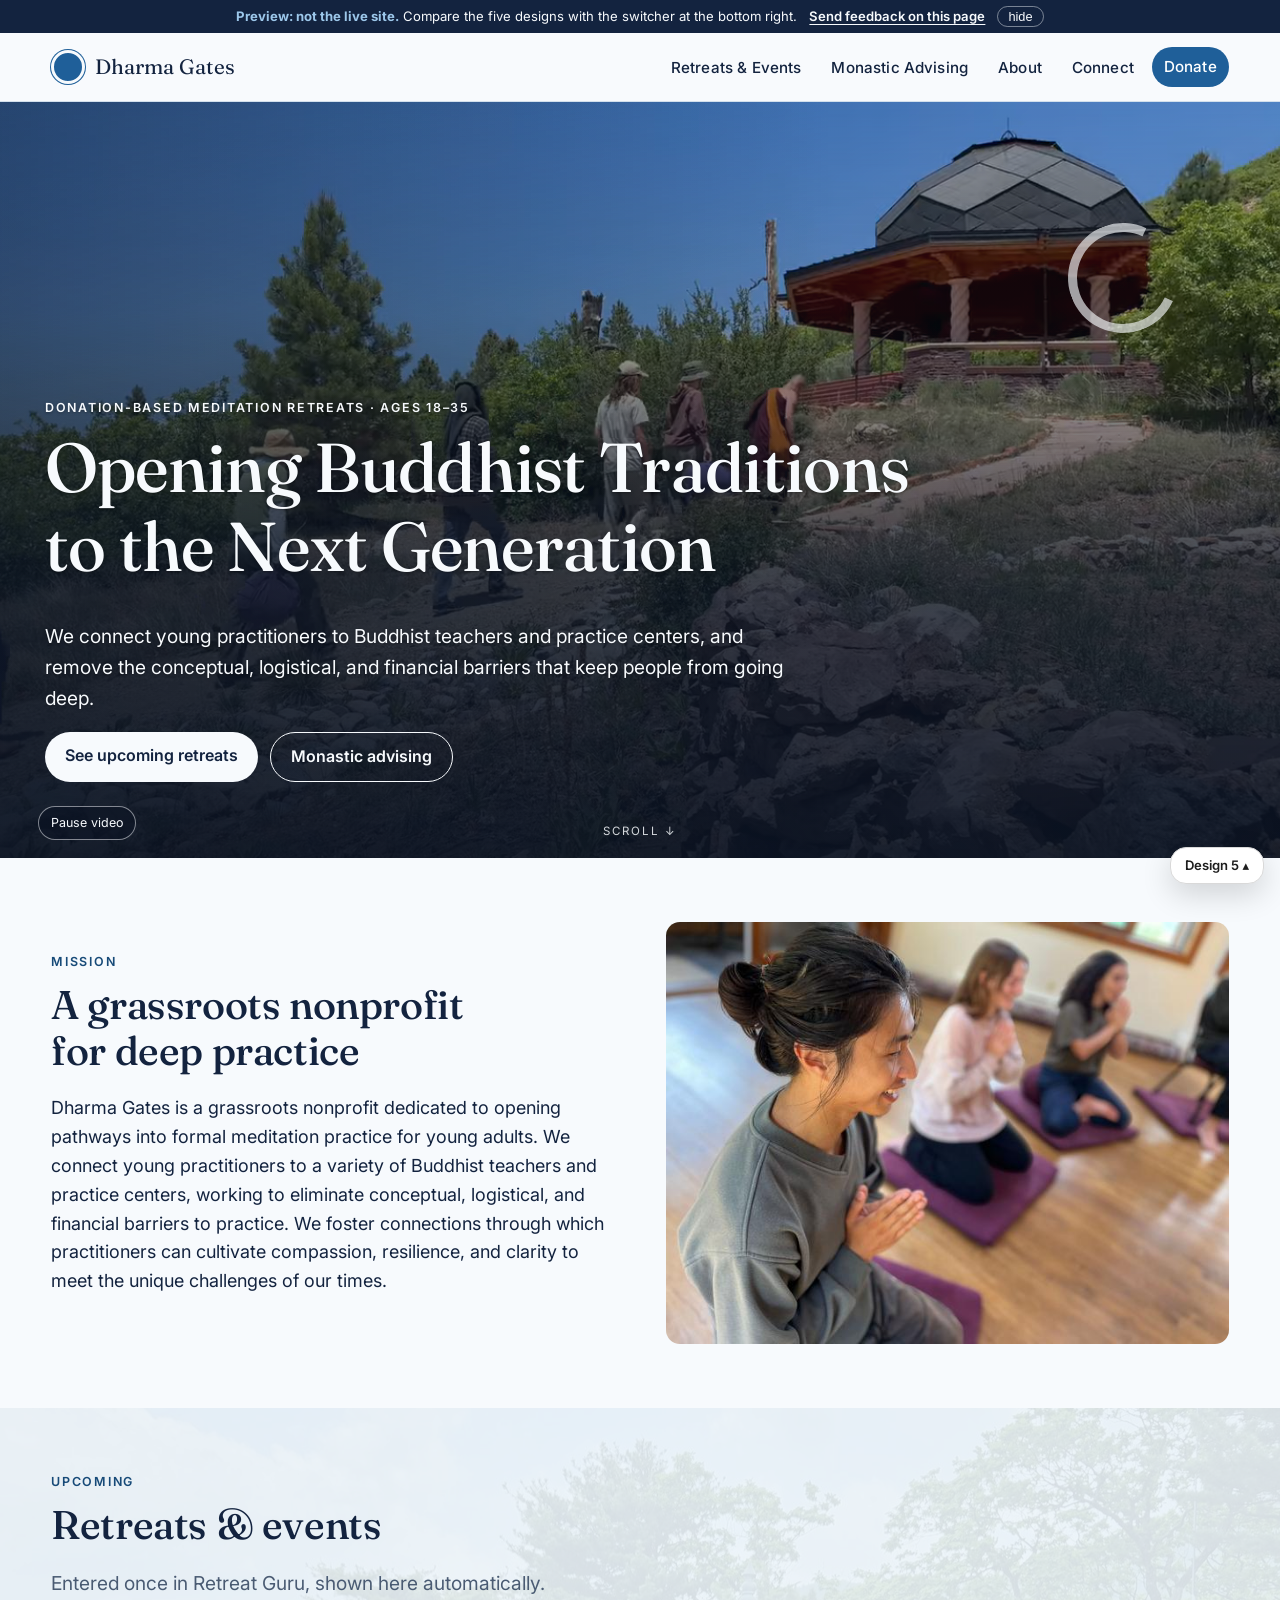
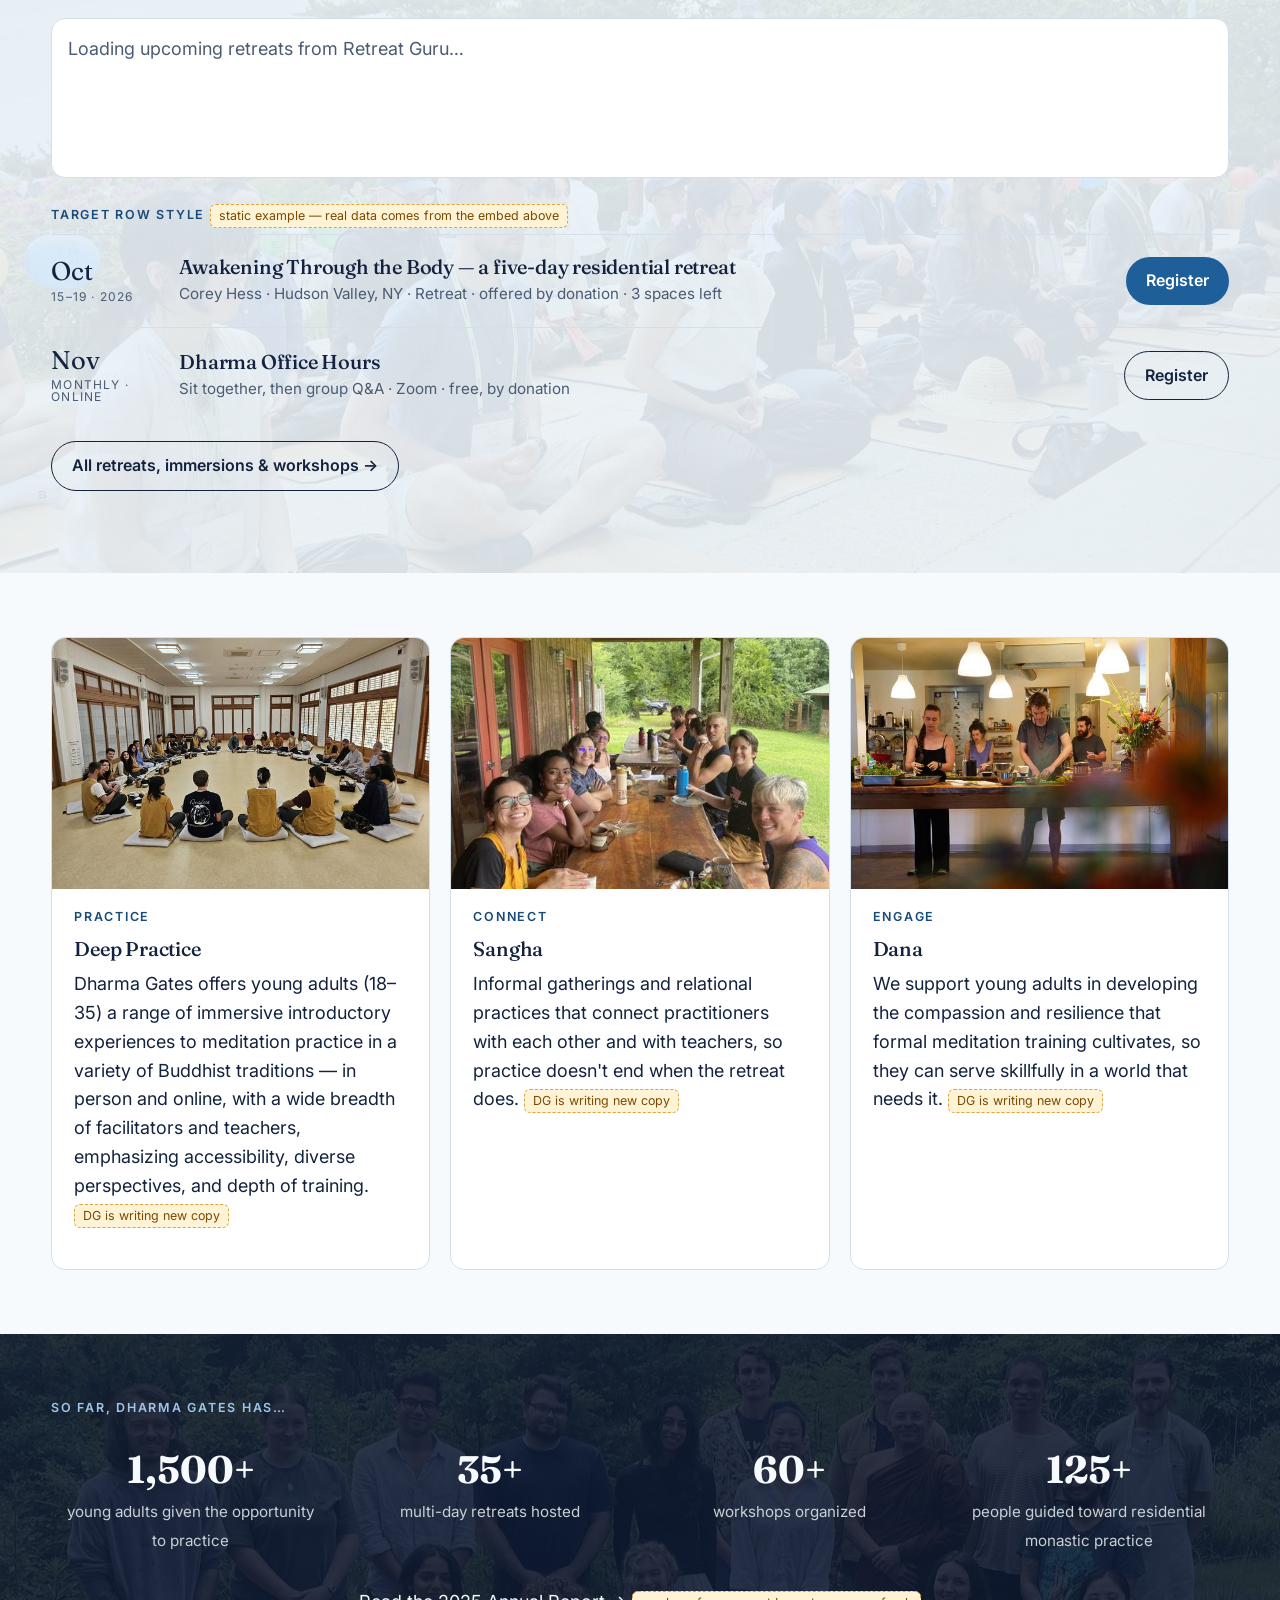
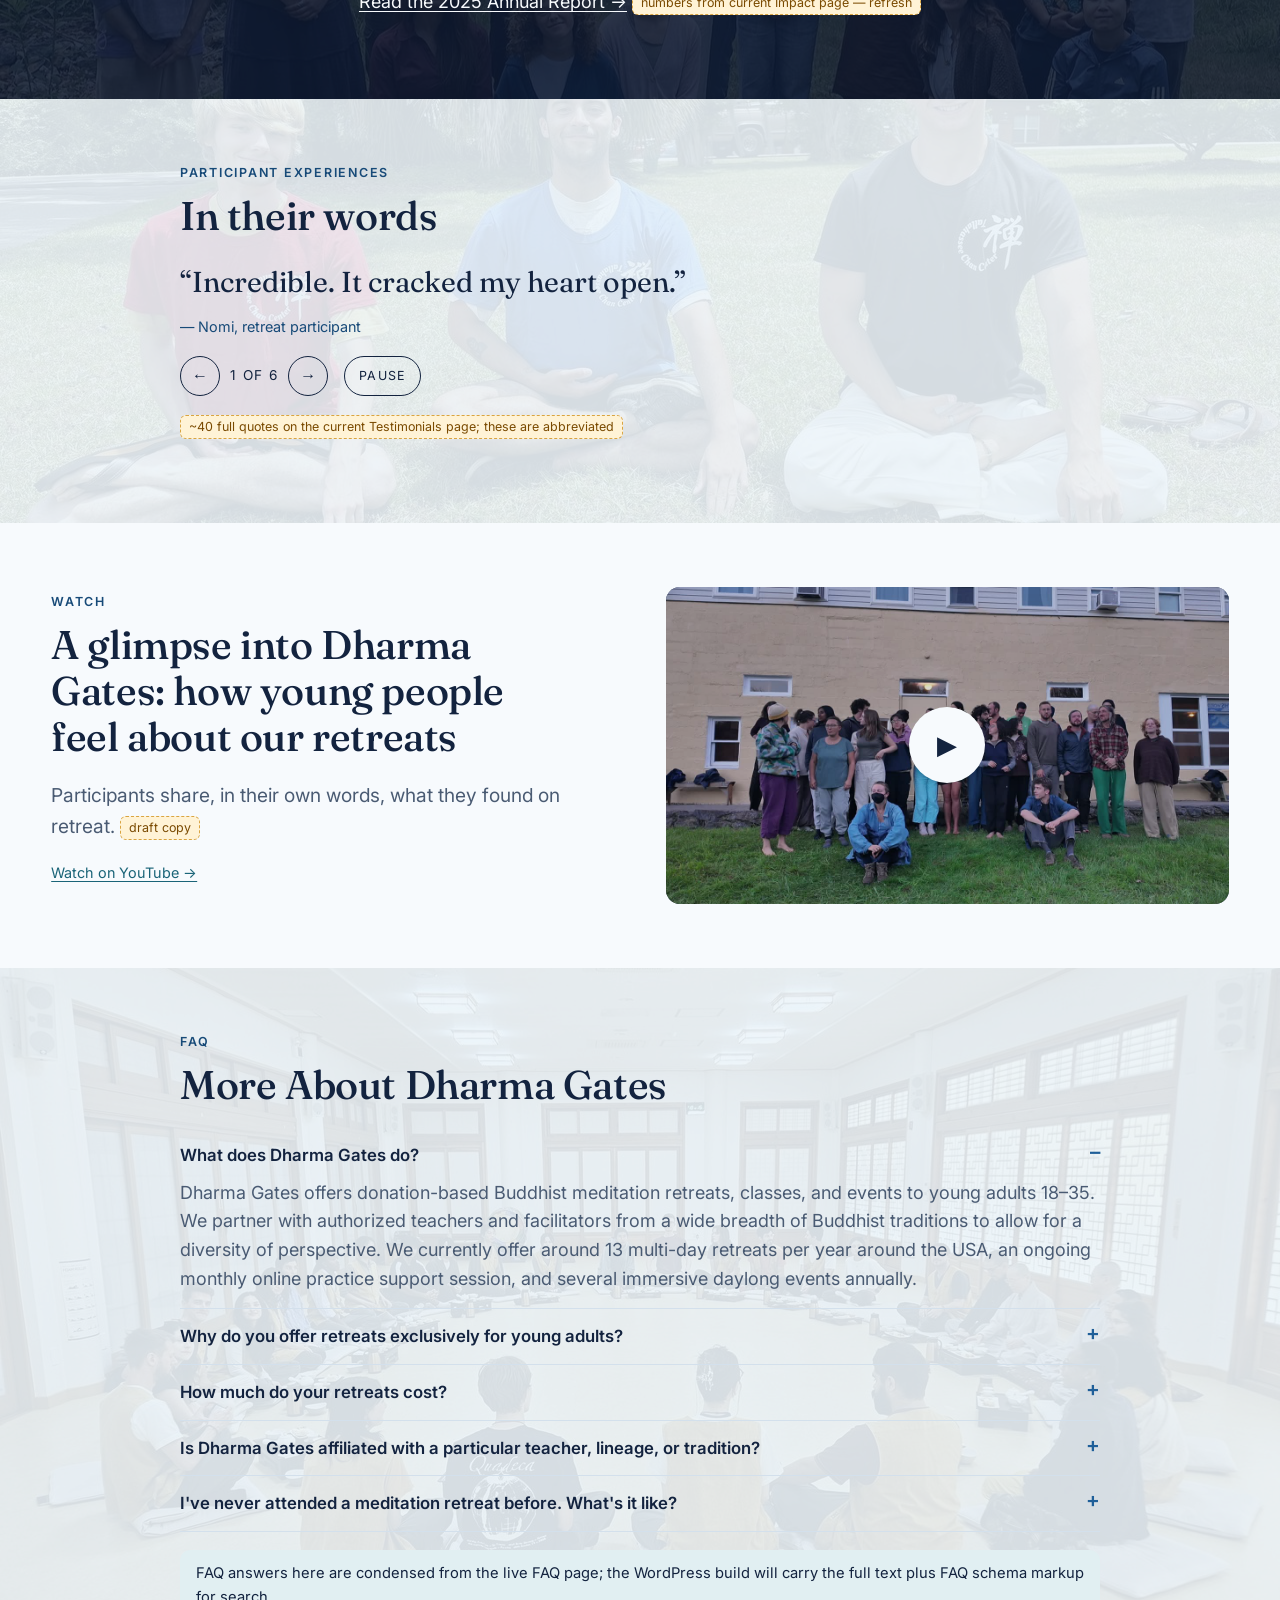
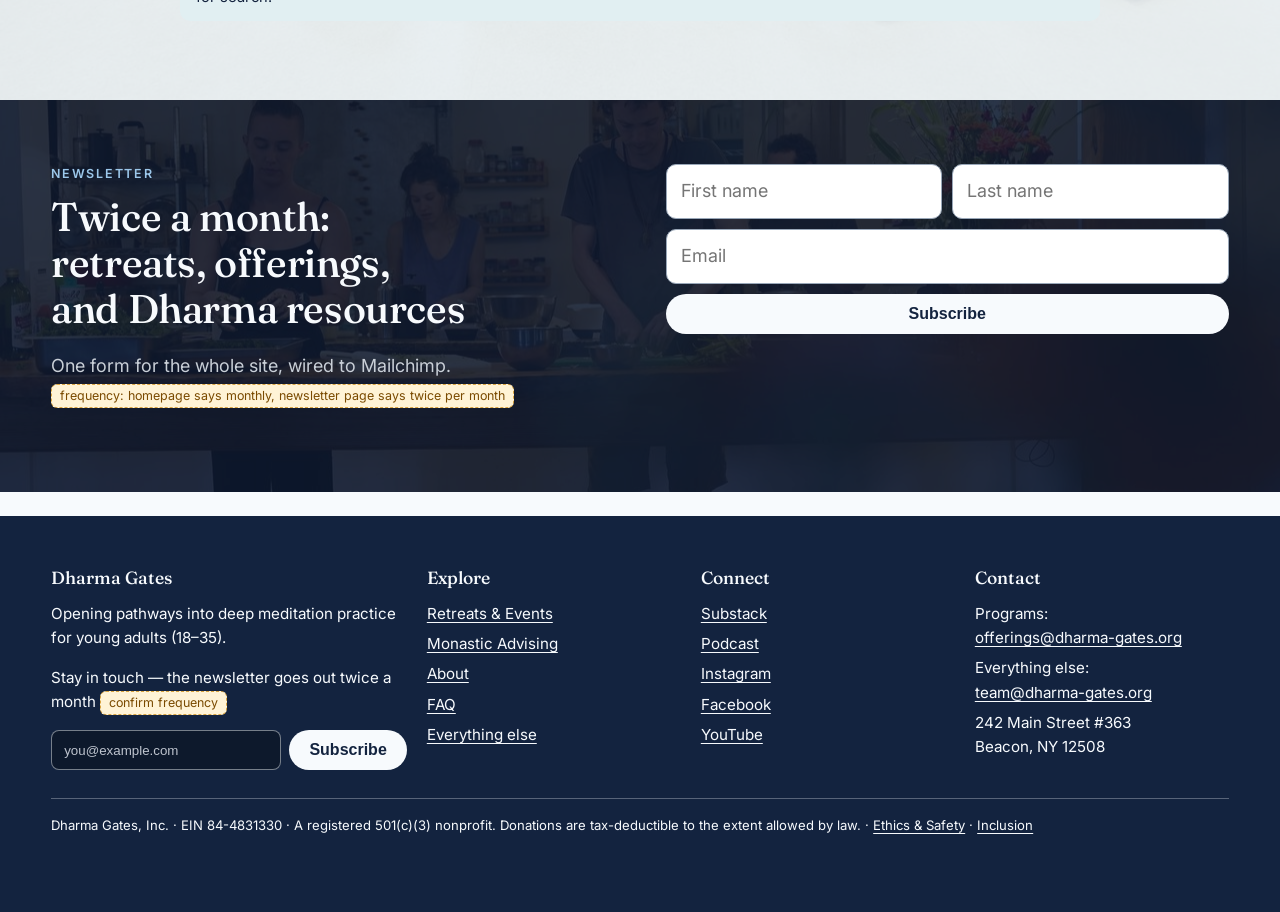
==== commit b3d0975d: "Preview update: returning visitors see Textured Blue, smaller switcher Co-Authored-By: Claude Opus 5" ====
--- a/index.html
+++ b/index.html
@@ -11,7 +11,7 @@
 <link href="https://fonts.googleapis.com/css2?family=Fraunces:opsz,wght@9..144,400;9..144,500&family=Inter:wght@400;500;600&display=swap" rel="stylesheet">
 <link rel="stylesheet" href="assets/site.css">
 <!-- picks the remembered design version before first paint, so the page doesn't flash another palette -->
-<script>(function(){var d;try{d=new URLSearchParams(location.search).get("design")||localStorage.getItem("dg-design")}catch(e){}document.documentElement.setAttribute("data-design",/^v[1-5]$/.test(d||"")?d:"v5")})()</script>
+<script>(function(){var d;try{d=new URLSearchParams(location.search).get("design")||localStorage.getItem("dg-design-pick")}catch(e){}document.documentElement.setAttribute("data-design",/^v[1-5]$/.test(d||"")?d:"v5")})()</script>
 </head>
 <body data-page="index.html" data-nav="a">
 
--- a/assets/site.css
+++ b/assets/site.css
@@ -277,6 +277,7 @@
 .rbg-table a { color: var(--sage) !important; }
 .rbg-table th, .rbg-table td { padding: 8px 10px !important; text-align: left !important; }
 .rbg-table td a { white-space: nowrap; }
+@media (min-width: 701px) { .rbg-table td[data-rs-title="Dates"] { white-space: nowrap; } }
 /* every second row shaded (DG, 2026-10-21), from the alternate-blocks slot so it follows each design */
 .rbg-table tbody tr:nth-child(even) { background: color-mix(in srgb, var(--paper-2) 70%, var(--surface)) !important; }
 /* Retreats page list (classSelector mode): the embed's own colors are fixed when it loads, so follow the slots */
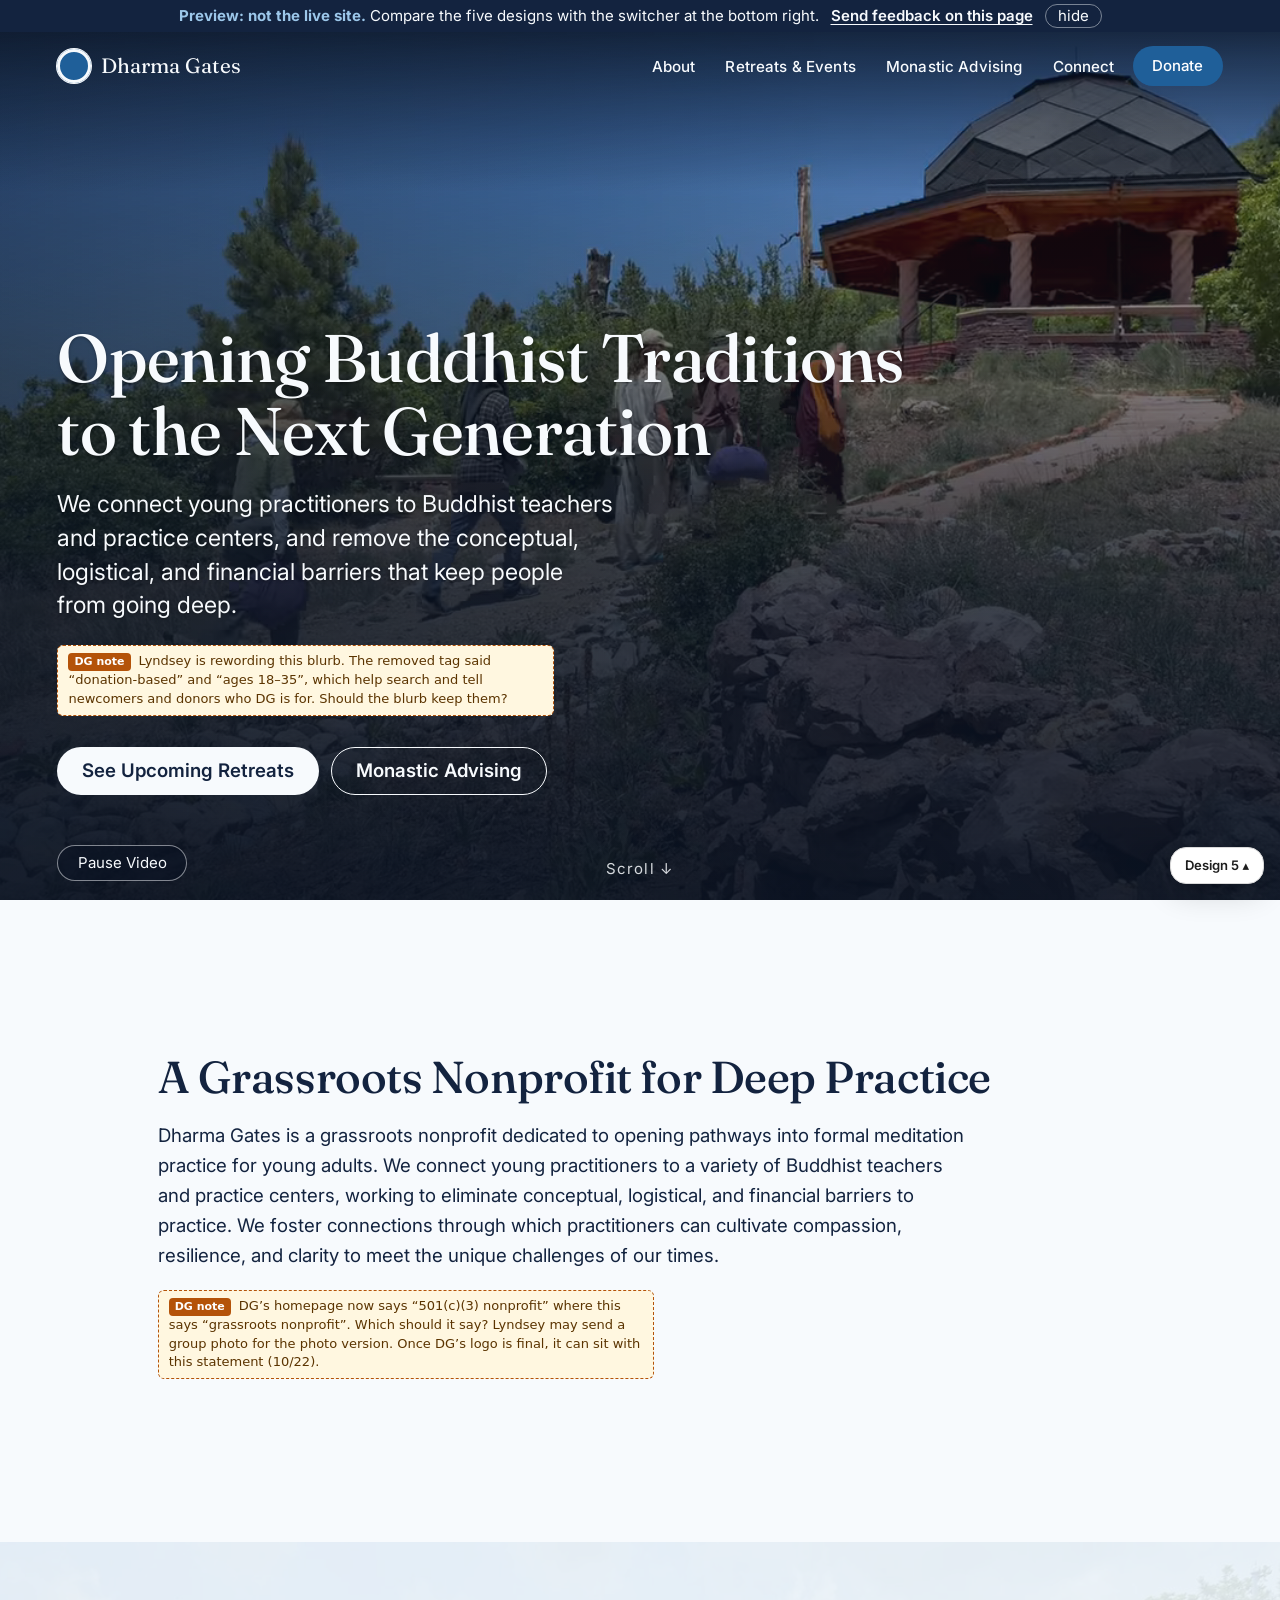
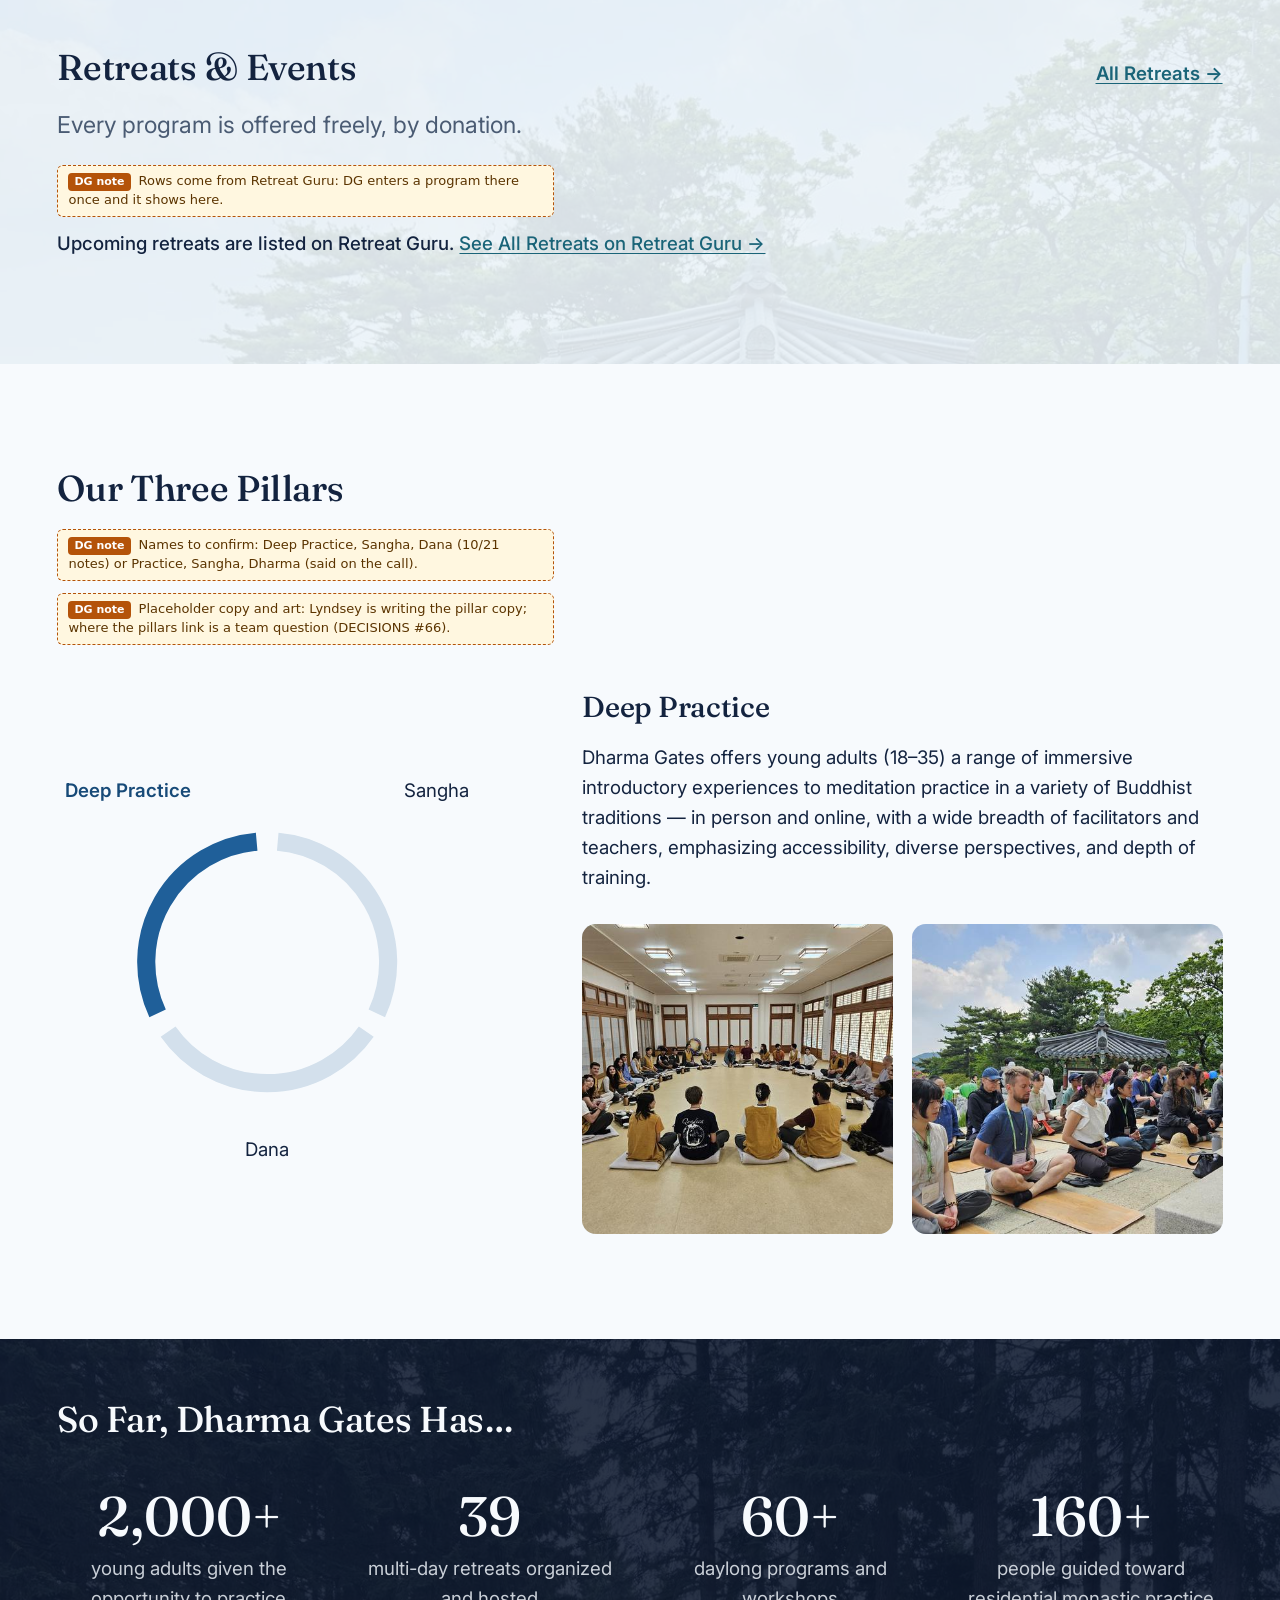
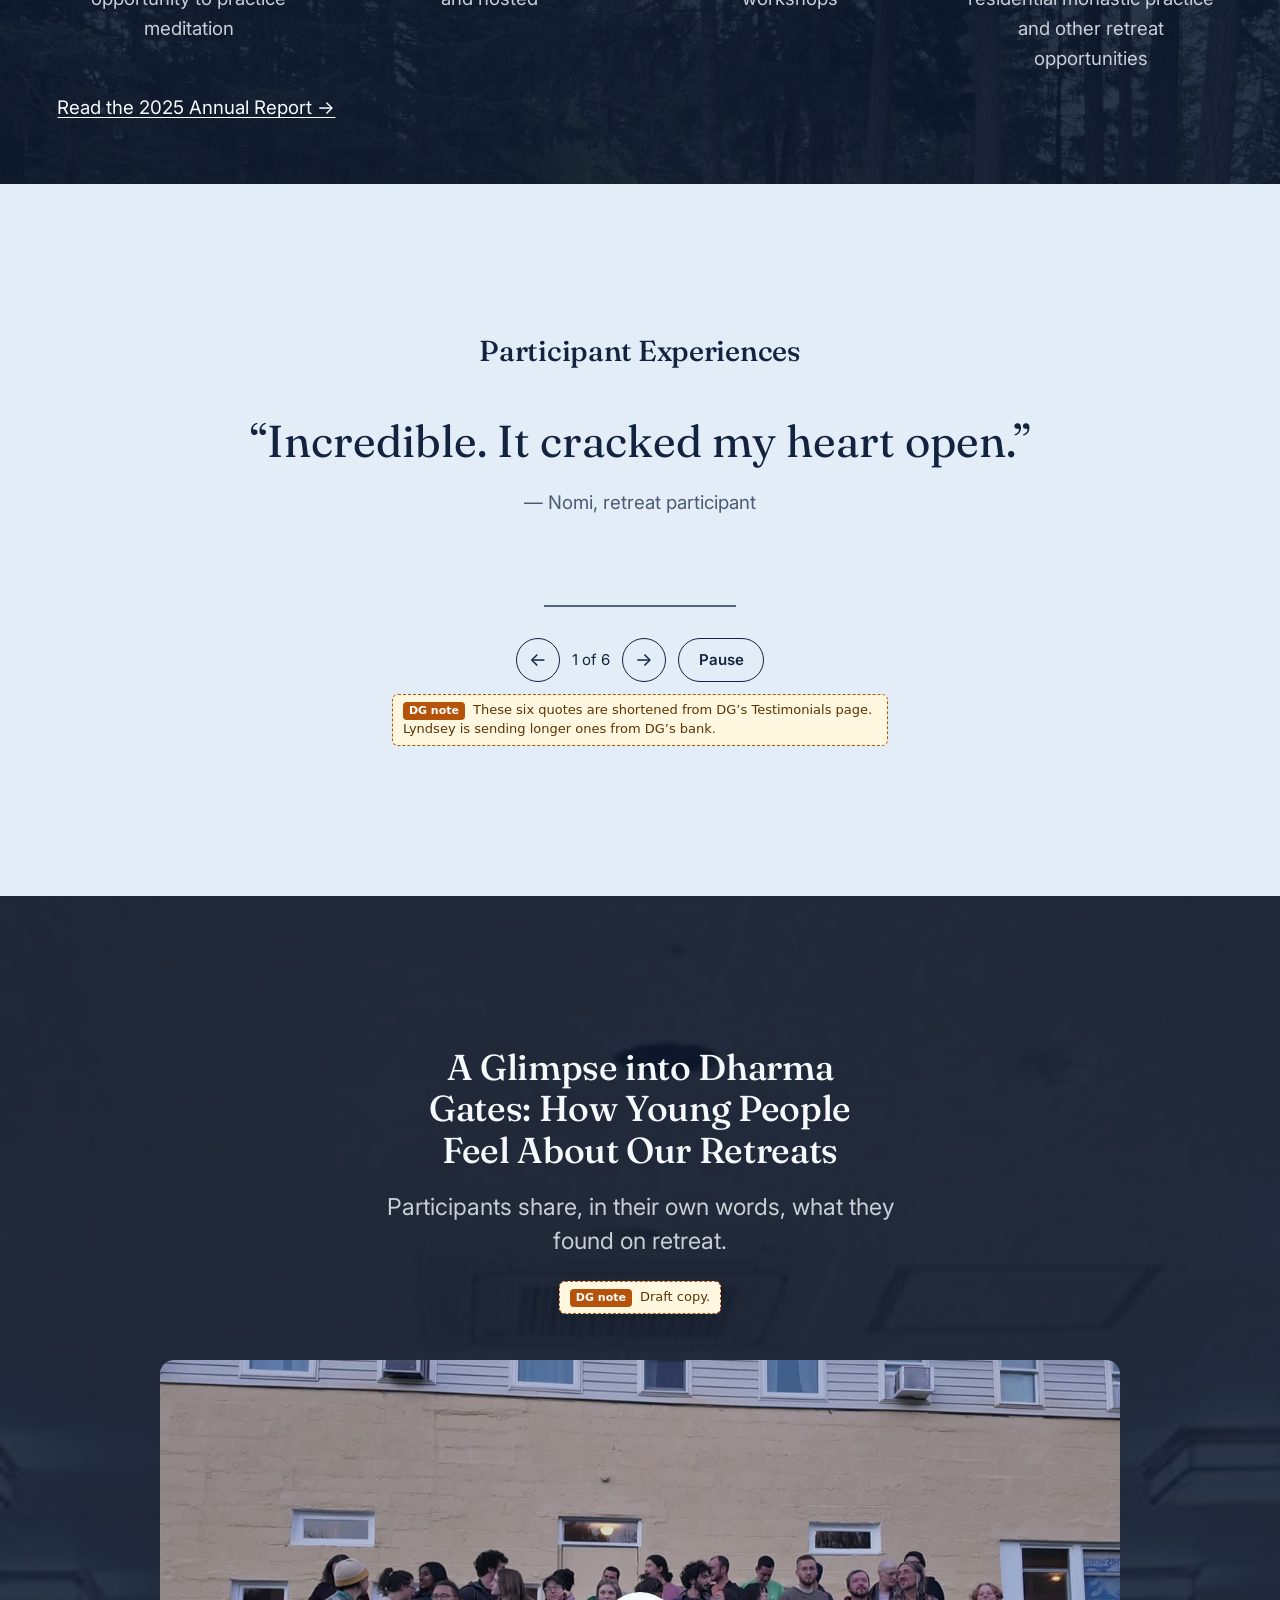
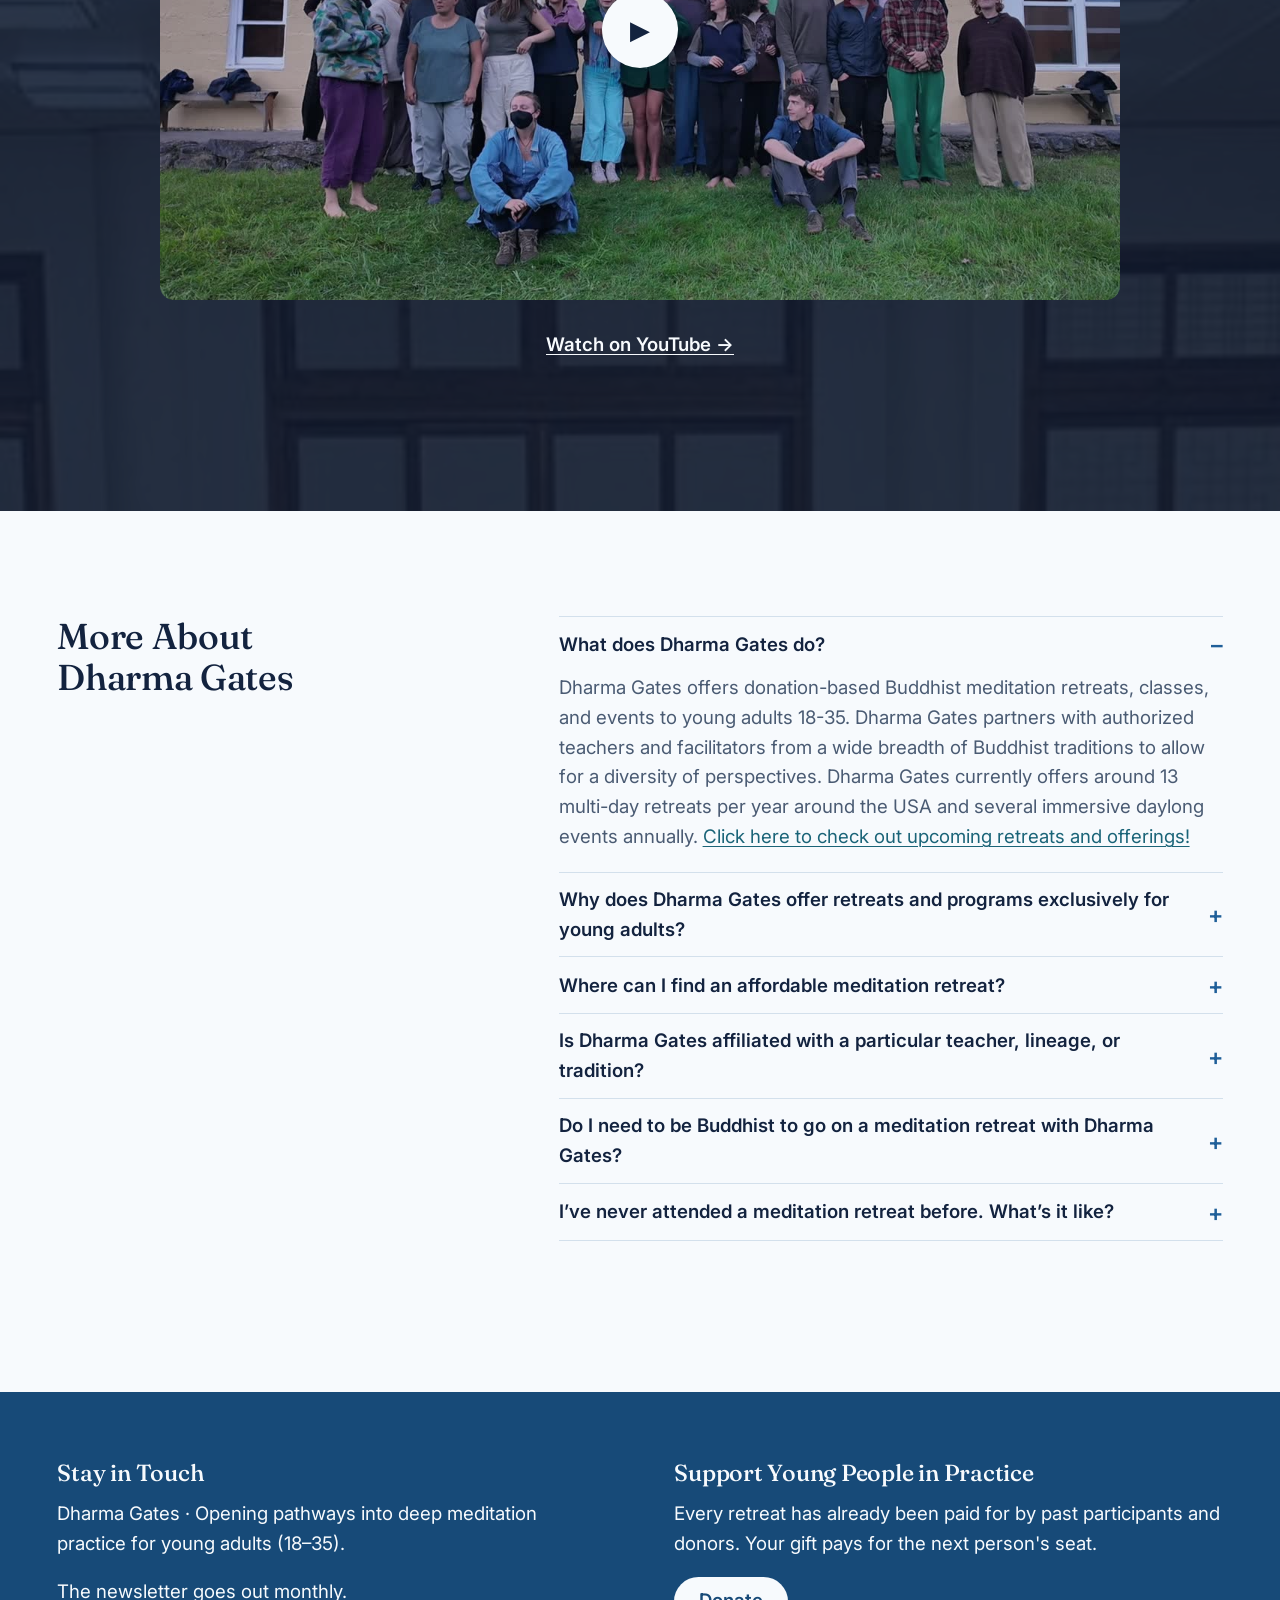
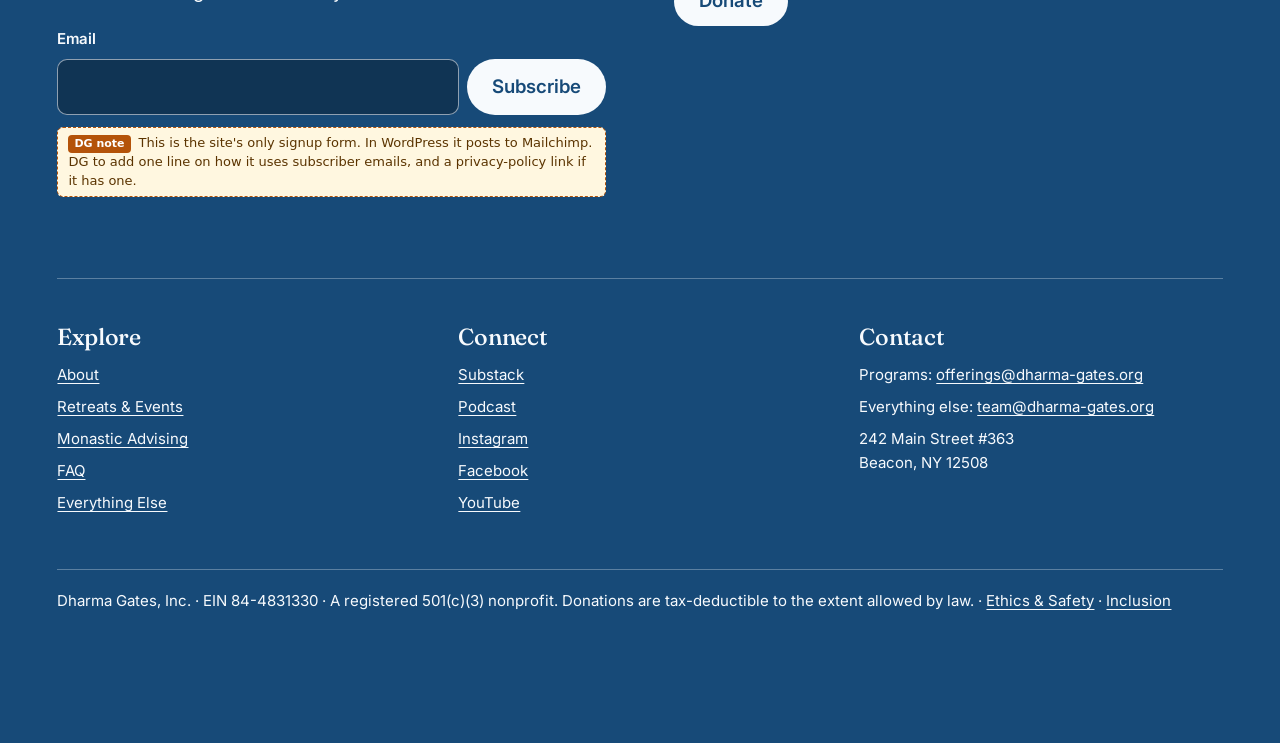
==== commit 4b871e27: "Round 2 PR A preview Built from shnid/dharma_ghates_website round2-a (8b2074d): the round 2 layout a" ====
--- a/index.html
+++ b/index.html
@@ -10,227 +10,201 @@
 <link rel="preconnect" href="https://fonts.googleapis.com">
 <link href="https://fonts.googleapis.com/css2?family=Fraunces:opsz,wght@9..144,400;9..144,500&family=Inter:wght@400;500;600&display=swap" rel="stylesheet">
 <link rel="stylesheet" href="assets/site.css">
-<!-- picks the remembered design version before first paint, so the page doesn't flash another palette -->
-<script>(function(){var d;try{d=new URLSearchParams(location.search).get("design")||localStorage.getItem("dg-design-pick")}catch(e){}document.documentElement.setAttribute("data-design",/^v[1-5]$/.test(d||"")?d:"v5")})()</script>
+<!-- before the first paint: the remembered design version and switcher states (Impact in the menu, Mission, DG notes, Text width), so nothing flashes -->
+<script>(function(){var h=document.documentElement,q,l=function(k){try{return localStorage.getItem(k)}catch(e){return null}};try{q=new URLSearchParams(location.search)}catch(e){q={get:function(){return null}}}var d=q.get("design")||l("dg-design-pick");h.setAttribute("data-design",/^v[1-5]$/.test(d||"")?d:"v5");var i=q.get("impact");if(i!=="on"&&i!=="off")i=l("dg-impact-page");h.setAttribute("data-impact",i==="on"?"on":"off");var m=q.get("mission");if(m!=="text"&&m!=="photo")m=l("dg-mission");h.setAttribute("data-mission",m==="photo"?"photo":"text");h.setAttribute("data-notes",l("dg-show-notes")==="off"?"off":"on");var w=q.get("measure");if(w!=="wide"&&w!=="comfortable")w=l("dg-measure");h.setAttribute("data-measure",w==="comfortable"?"comfortable":"wide");h.classList.add("js")})()</script>
 </head>
 <body data-page="index.html" data-nav="a">
-
-<!-- HERO · full-bleed media with text on top + scroll cue (The Returning); bobbing mark (a grounded take on Three Jewels' floating smiley).
-     The still photo is the fallback; a muted ~5s loop from Lyndsey's fundraiser video fades in over it once the page has loaded (site.js). -->
+<main id="main">
+
+<!-- HERO · full-bleed media with text on top + scroll cue (The Returning). The header overlays it, transparent until
+     the page scrolls. The still photo is the fallback; a muted ~5s loop from Lyndsey's fundraiser video fades in over it
+     once the page has loaded (site.js). -->
 <section class="hero bleed">
   <div class="media">
     <picture>
       <source media="(max-width: 700px)" srcset="assets/img/forest-circle-portrait.jpg" width="720" height="1080">
-      <img src="assets/img/forest-circle-1600.jpg" srcset="assets/img/forest-circle-1280.jpg 1280w, assets/img/forest-circle-1600.jpg 1600w" sizes="100vw" width="1600" height="1200" fetchpriority="high" alt="Retreat participants meditating in a circle in a forest clearing">
+      <img src="assets/img/forest-circle-1600.jpg" srcset="assets/img/forest-circle-1280.jpg 1280w, assets/img/forest-circle-1600.jpg 1600w, assets/img/forest-circle.jpg 1920w" sizes="100vw" width="1600" height="1200" fetchpriority="high" style="--focus: 45% 60%" alt="Retreat participants meditating in a circle in a forest clearing">
     </picture>
     <video class="hero-video" muted loop playsinline preload="none" aria-hidden="true" tabindex="-1"></video>
   </div>
-  <div class="mark-float" aria-hidden="true"></div>
-  <div class="wrap">
-    <div class="eyebrow">Donation-based meditation retreats · ages 18–35</div>
+  <div class="wrap">
     <h1>Opening Buddhist Traditions to the Next Generation</h1>
     <p class="lead">We connect young practitioners to Buddhist teachers and practice centers, and remove the conceptual, logistical, and financial barriers that keep people from going deep.</p>
+    <p class="dg-note">Lyndsey is rewording this blurb. The removed tag said “donation-based” and “ages 18–35”, which help search and tell newcomers and donors who DG is for. Should the blurb keep them?</p>
     <div class="cta-row">
-      <a class="btn" href="retreats.html">See upcoming retreats</a>
-      <a class="btn ghost" href="monastic-advising.html">Monastic advising</a>
-    </div>
-  </div>
-  <div class="scroll-cue" aria-hidden="true">scroll ↓</div>
-  <button type="button" class="video-toggle">Pause video</button>
-</section>
-
-<!-- MISSION · one clear statement (Hemera-style restraint), now wider with a photo beside it -->
-<section>
-  <div class="wrap two center">
-    <div>
-      <div class="eyebrow">Mission</div>
-      <h2>A grassroots nonprofit for deep practice</h2>
+      <a class="btn" href="retreats.html">See Upcoming Retreats</a>
+      <a class="btn ghost" href="monastic-advising.html">Monastic Advising</a>
+    </div>
+  </div>
+  <div class="scroll-cue" aria-hidden="true">Scroll ↓</div>
+  <button type="button" class="video-toggle">Pause Video</button>
+</section>
+
+<!-- MISSION · a text-only statement by default (R11); the switcher's Mission row shows the photo version -->
+<section id="mission" class="mission band-calm" data-variant="text">
+  <div class="wrap">
+    <div class="mission-text">
+      <h2>A Grassroots Nonprofit for Deep Practice</h2>
       <p>Dharma Gates is a grassroots nonprofit dedicated to opening pathways into formal meditation practice for young adults. We connect young practitioners to a variety of Buddhist teachers and practice centers, working to eliminate conceptual, logistical, and financial barriers to practice. We foster connections through which practitioners can cultivate compassion, resilience, and clarity to meet the unique challenges of our times.</p>
-    </div>
-    <figure class="split-photo" style="margin:0"><img src="assets/img/gassho-closeup-1280.jpg" srcset="assets/img/gassho-closeup-640.jpg 640w, assets/img/gassho-closeup-1280.jpg 1280w" sizes="(max-width: 900px) 100vw, 50vw" width="1280" height="960" loading="lazy" alt="A retreat participant smiling with palms joined, others kneeling on cushions behind"></figure>
-  </div>
-</section>
-
-<!-- UPCOMING · within a few scrolls of the top, with the register/dana CTA right there (The Returning's UPCOMING block) -->
-<section class="alt bg-garden" id="upcoming">
-  <div class="wrap">
-    <div class="eyebrow">Upcoming</div>
-    <h2>Retreats &amp; events</h2>
-    <p class="lead">Entered once in Retreat Guru, shown here automatically.</p>
-
-    <!-- Live data: Retreat Guru table embed -->
-    <div class="rg-frame" data-rbg-src="https://s3.amazonaws.com/rbgconnect.retreat.guru/public/rbg-connect.min.js"><div class="rbg-table"></div></div>
-
-    <!-- Target look for each row once the WordPress plugin renders programs as real pages. Static example, clearly labelled. -->
-    <p style="margin:26px 0 6px" class="eyebrow">Target row style <span class="todo">static example — real data comes from the embed above</span></p>
-    <div class="event-row">
-      <div class="when">Oct<small>15–19 · 2026</small></div>
-      <div><h3>Awakening Through the Body — a five-day residential retreat</h3><div class="meta">Corey Hess · Hudson Valley, NY · Retreat · offered by donation · 3 spaces left</div></div>
-      <div><a class="btn" href="retreats.html">Register</a></div>
-    </div>
-    <div class="event-row">
-      <div class="when">Nov<small>monthly · online</small></div>
-      <div><h3>Dharma Office Hours</h3><div class="meta">Sit together, then group Q&amp;A · Zoom · free, by donation</div></div>
-      <div><a class="btn ghost" href="https://dharma-gates.secure.retreat.guru/program/office-hours" rel="noopener">Register</a></div>
-    </div>
-    <p style="margin-top:18px"><a class="btn ghost" href="retreats.html">All retreats, immersions &amp; workshops →</a></p>
-  </div>
-</section>
-
-<!-- THREE PILLARS · Deep Practice, Sangha, Dana (DG, 2026-10-21); DG is writing the new copy -->
-<section>
-  <div class="wrap">
-    <div class="grid cols-3">
-      <div class="card">
-        <img class="card-img" src="assets/img/circle-hall-640.jpg" srcset="assets/img/circle-hall-640.jpg 640w, assets/img/circle-hall-1280.jpg 1280w" sizes="(max-width: 900px) 100vw, 33vw" width="640" height="480" loading="lazy" alt="Retreat participants seated in a circle on cushions in a meditation hall">
-        <div class="eyebrow">Practice</div>
-        <h3>Deep Practice</h3>
-        <p>Dharma Gates offers young adults (18–35) a range of immersive introductory experiences to meditation practice in a variety of Buddhist traditions — in person and online, with a wide breadth of facilitators and teachers, emphasizing accessibility, diverse perspectives, and depth of training. <span class="todo">DG is writing new copy</span></p>
+      <p class="dg-note">DG’s homepage now says “501(c)(3) nonprofit” where this says “grassroots nonprofit”. Which should it say? Lyndsey may send a group photo for the photo version. Once DG’s logo is final, it can sit with this statement (10/22).</p>
+    </div>
+    <figure class="mission-photo frame" style="--focus: 40% 30%"><img src="assets/img/gassho-closeup-1280.jpg" srcset="assets/img/gassho-closeup-640.jpg 640w, assets/img/gassho-closeup-1280.jpg 1280w, assets/img/gassho-closeup.jpg 1920w" sizes="(min-width: 1024px) 560px, 100vw" width="1280" height="960" loading="lazy" alt="A retreat participant smiling with palms joined, others kneeling on cushions behind"></figure>
+  </div>
+</section>
+
+<!-- RETREATS · the next three programs, live from Retreat Guru (site.js) -->
+<section id="upcoming" class="alt bg-garden">
+  <div class="wrap">
+    <div class="heading-row"><h2>Retreats &amp; Events</h2><a class="more-link" href="retreats.html">All Retreats →</a></div>
+    <p class="lead">Every program is offered freely, by donation.</p>
+    <p class="dg-note">Rows come from Retreat Guru: DG enters a program there once and it shows here.</p>
+    <ol class="rg-rows" data-rg-rows data-rg-limit="3" aria-busy="true"><li class="rg-loading">Loading upcoming retreats…</li></ol>
+    <noscript><p class="rg-fallback">Upcoming retreats are listed on Retreat Guru. <a href="https://dharma-gates.secure.retreat.guru/programs/" rel="noopener">See All Retreats on Retreat Guru →</a></p></noscript>
+  </div>
+</section>
+
+<!-- PILLARS · Deep Practice, Sangha, Dana (R13): three plain geometric arcs, placeholder art only. The names are the
+     tab buttons; each arc acts as its name's button (site.js). Without scripts the three show side by side. -->
+<section id="pillars">
+  <div class="wrap">
+    <h2>Our Three Pillars</h2>
+    <p class="dg-note">Names to confirm: Deep Practice, Sangha, Dana (10/21 notes) or Practice, Sangha, Dharma (said on the call).</p>
+    <p class="dg-note">Placeholder copy and art: Lyndsey is writing the pillar copy; where the pillars link is a team question (DECISIONS #66).</p>
+    <div class="pillars" data-pillars>
+      <div class="pillar-nav">
+        <svg class="pillar-arcs" viewBox="0 0 200 200" aria-hidden="true" focusable="false">
+          <g data-for="pillar-tab-practice"><path class="halo" d="M27.50 133.81A80 80 0 0 1 93.03 20.30"/><path class="arc" d="M27.50 133.81A80 80 0 0 1 93.03 20.30"/><path class="hit" d="M27.50 133.81A80 80 0 0 1 93.03 20.30"/></g>
+          <g data-for="pillar-tab-sangha"><path class="halo" d="M106.97 20.30A80 80 0 0 1 172.50 133.81"/><path class="arc" d="M106.97 20.30A80 80 0 0 1 172.50 133.81"/><path class="hit" d="M106.97 20.30A80 80 0 0 1 172.50 133.81"/></g>
+          <g data-for="pillar-tab-dana"><path class="halo" d="M165.53 145.89A80 80 0 0 1 34.47 145.89"/><path class="arc" d="M165.53 145.89A80 80 0 0 1 34.47 145.89"/><path class="hit" d="M165.53 145.89A80 80 0 0 1 34.47 145.89"/></g>
+        </svg>
+        <div class="pillar-tabs" role="tablist" aria-label="Our three pillars">
+          <button type="button" class="pillar-name" role="tab" id="pillar-tab-practice" aria-controls="pillar-practice" aria-selected="true" data-pos="upper-left">Deep Practice</button>
+          <button type="button" class="pillar-name" role="tab" id="pillar-tab-sangha" aria-controls="pillar-sangha" aria-selected="false" tabindex="-1" data-pos="upper-right">Sangha</button>
+          <button type="button" class="pillar-name" role="tab" id="pillar-tab-dana" aria-controls="pillar-dana" aria-selected="false" tabindex="-1" data-pos="bottom">Dana</button>
+        </div>
       </div>
-      <div class="card">
-        <img class="card-img" src="assets/img/porch-table-640.jpg" srcset="assets/img/porch-table-640.jpg 480w, assets/img/porch-table-1280.jpg 960w" sizes="(max-width: 900px) 100vw, 33vw" width="480" height="640" loading="lazy" alt="Retreat participants smiling around a long table on a covered porch">
-        <div class="eyebrow">Connect</div>
-        <h3>Sangha</h3>
-        <p>Informal gatherings and relational practices that connect practitioners with each other and with teachers, so practice doesn't end when the retreat does. <span class="todo">DG is writing new copy</span></p>
+      <div class="pillar-panels">
+        <div class="pillar-panel is-shown" role="tabpanel" id="pillar-practice" aria-labelledby="pillar-tab-practice" tabindex="0">
+          <h3>Deep Practice</h3>
+          <p>Dharma Gates offers young adults (18–35) a range of immersive introductory experiences to meditation practice in a variety of Buddhist traditions — in person and online, with a wide breadth of facilitators and teachers, emphasizing accessibility, diverse perspectives, and depth of training.</p>
+          <div class="pillar-photos">
+            <figure class="frame" style="--focus: 50% 55%"><img src="assets/img/circle-hall-640.jpg" srcset="assets/img/circle-hall-640.jpg 640w, assets/img/circle-hall-1280.jpg 1280w" sizes="(min-width: 1024px) 330px, 50vw" width="640" height="480" loading="lazy" alt="Retreat participants seated in a circle on cushions in a meditation hall"></figure>
+            <figure class="frame" style="--focus: 50% 55%"><img src="assets/img/sitting-temple-garden-640.jpg" srcset="assets/img/sitting-temple-garden-640.jpg 640w, assets/img/sitting-temple-garden-1280.jpg 1280w" sizes="(min-width: 1024px) 330px, 50vw" width="640" height="480" loading="lazy" alt="Rows of young adults meditating outdoors on mats in a temple garden"></figure>
+          </div>
+        </div>
+        <div class="pillar-panel" role="tabpanel" id="pillar-sangha" aria-labelledby="pillar-tab-sangha" tabindex="0">
+          <h3>Sangha</h3>
+          <p>Informal gatherings and relational practices that connect practitioners with each other and with teachers, so practice doesn’t end when the retreat does.</p>
+          <div class="pillar-photos">
+            <figure class="frame" style="--focus: 50% 52%"><img src="assets/img/porch-table-640.jpg" srcset="assets/img/porch-table-640.jpg 480w, assets/img/porch-table-1280.jpg 960w" sizes="(min-width: 1024px) 330px, 50vw" width="480" height="640" loading="lazy" alt="Retreat participants smiling around a long table on a covered porch"></figure>
+            <figure class="frame" style="--focus: 50% 28%"><img src="assets/img/three-sitters-lawn-640.jpg" srcset="assets/img/three-sitters-lawn-640.jpg 640w, assets/img/three-sitters-lawn-1280.jpg 1280w" sizes="(min-width: 1024px) 330px, 50vw" width="640" height="480" loading="lazy" alt="Three young practitioners in Zen T-shirts sitting cross-legged on a lawn, smiling"></figure>
+          </div>
+        </div>
+        <div class="pillar-panel" role="tabpanel" id="pillar-dana" aria-labelledby="pillar-tab-dana" tabindex="0">
+          <h3>Dana</h3>
+          <p>We support young adults in developing the compassion and resilience that formal meditation training cultivates, so they can serve skillfully in a world that needs it.</p>
+          <div class="pillar-photos">
+            <figure class="frame" style="--focus: 50% 47%"><img src="assets/img/group-hillside-640.jpg" srcset="assets/img/group-hillside-640.jpg 640w, assets/img/group-hillside-1280.jpg 1280w" sizes="(min-width: 1024px) 330px, 50vw" width="640" height="480" loading="lazy" alt="A group of retreat participants and a monk gathered on a green hillside"></figure>
+            <figure class="frame" style="--focus: 50% 55%"><img src="assets/img/group-hall-monastics-640.jpg" srcset="assets/img/group-hall-monastics-640.jpg 640w, assets/img/group-hall-monastics-1280.jpg 1280w" sizes="(min-width: 1024px) 330px, 50vw" width="640" height="480" loading="lazy" alt="Retreat participants with palms joined beside monastic teachers in a meditation hall"></figure>
+          </div>
+        </div>
       </div>
-      <div class="card">
-        <img class="card-img" src="assets/img/kitchen-team-640.jpg" srcset="assets/img/kitchen-team-640.jpg 640w, assets/img/kitchen-team-1280.jpg 1280w" sizes="(max-width: 900px) 100vw, 33vw" width="640" height="427" loading="lazy" alt="Volunteers cooking together in a retreat kitchen">
-        <div class="eyebrow">Engage</div>
-        <h3>Dana</h3>
-        <p>We support young adults in developing the compassion and resilience that formal meditation training cultivates, so they can serve skillfully in a world that needs it. <span class="todo">DG is writing new copy</span></p>
-      </div>
-    </div>
-  </div>
-</section>
-
-<!-- IMPACT · dark full-bleed band, counters count up on scroll (The Returning) -->
-<section class="dark bg-hillside" id="impact">
-  <div class="wrap">
-    <div class="eyebrow">So far, Dharma Gates has…</div>
-    <div class="grid cols-4">
-      <div class="stat"><b data-count="1500" data-suffix="+">0</b><span>young adults given the opportunity to practice</span></div>
-      <div class="stat"><b data-count="35" data-suffix="+">0</b><span>multi-day retreats hosted</span></div>
-      <div class="stat"><b data-count="60" data-suffix="+">0</b><span>workshops organized</span></div>
-      <div class="stat"><b data-count="125" data-suffix="+">0</b><span>people guided toward residential monastic practice</span></div>
-    </div>
-    <p style="text-align:center;margin-top:12px"><a href="about.html#impact">Read the 2025 Annual Report →</a> <span class="todo">numbers from current Impact page — refresh</span></p>
-  </div>
-</section>
-
-<!-- STORIES · one-at-a-time testimonial carousel, "1 of N" (The Returning); turns by itself every 6.5 s (site.js) -->
-<section id="stories" class="alt bg-lawn">
-  <div class="wrap narrow">
-    <div class="eyebrow">Participant experiences</div>
-    <h2>In their words</h2>
+    </div>
+  </div>
+</section>
+
+<!-- IMPACT · a dark textured strip; the real numbers are in the HTML and count up on scroll (site.js) -->
+<section id="impact" class="dark bg-forest band-compact">
+  <div class="wrap">
+    <h2>So Far, Dharma Gates Has…</h2>
+    <div class="stats">
+      <div class="stat"><b data-count>2,000+</b><span>young adults given the opportunity to practice meditation</span></div>
+      <div class="stat"><b data-count>39</b><span>multi-day retreats organized and hosted</span></div>
+      <div class="stat"><b data-count>60+</b><span>daylong programs and workshops</span></div>
+      <div class="stat"><b data-count>160+</b><span>people guided toward residential monastic practice and other retreat opportunities</span></div>
+    </div>
+    <p class="stats-links"><a href="https://drive.google.com/file/d/1kafeKZ0UKrEHHXqKRH3snNZaPnFQyqST/view?usp=sharing" rel="noopener">Read the 2025 Annual Report →</a><a href="impact.html" data-impact-only>See Our Impact →</a></p>
+  </div>
+</section>
+
+<!-- PARTICIPANT EXPERIENCES · one quote at a time on a solid band, crossfading; each stays 5–15 s by length (R5, site.js) -->
+<section id="stories" class="alt band-calm stories">
+  <div class="wrap">
+    <h2>Participant Experiences</h2>
     <div class="carousel" data-carousel role="region" aria-roledescription="carousel" aria-label="Participant experiences">
       <div class="track" aria-live="polite">
-        <div class="slide on"><blockquote>“Incredible. It cracked my heart open.”<footer>— Nomi, retreat participant</footer></blockquote></div>
-        <div class="slide"><blockquote>“One of the most transformational weeks of my life.”<footer>— retreat participant</footer></blockquote></div>
-        <div class="slide"><blockquote>“This retreat felt like holy medicine.”<footer>— Rachel, retreat participant</footer></blockquote></div>
-        <div class="slide"><blockquote>“It brought me home to who I've always been.”<footer>— Michaela, retreat participant</footer></blockquote></div>
-        <div class="slide"><blockquote>“Never knew how powerful it is to sit with community in silence.”<footer>— Toni, retreat participant</footer></blockquote></div>
-        <div class="slide"><blockquote>“Would not be accessible without the low cost — grateful for the opportunity.”<footer>— Rebecca, retreat participant</footer></blockquote></div>
+        <figure class="slide on"><blockquote><p>“Incredible. It cracked my heart open.”</p></blockquote><figcaption>— Nomi, retreat participant</figcaption></figure>
+        <figure class="slide"><blockquote><p>“One of the most transformational weeks of my life.”</p></blockquote><figcaption>— retreat participant</figcaption></figure>
+        <figure class="slide"><blockquote><p>“This retreat felt like holy medicine.”</p></blockquote><figcaption>— Rachel, retreat participant</figcaption></figure>
+        <figure class="slide"><blockquote><p>“It brought me home to who I’ve always been.”</p></blockquote><figcaption>— Michaela, retreat participant</figcaption></figure>
+        <figure class="slide"><blockquote><p>“Never knew how powerful it is to sit with community in silence.”</p></blockquote><figcaption>— Toni, retreat participant</figcaption></figure>
+        <figure class="slide"><blockquote><p>“Would not be accessible without the low cost — grateful for the opportunity.”</p></blockquote><figcaption>— Rebecca, retreat participant</figcaption></figure>
       </div>
-      <div class="ctrls"><button type="button" data-prev aria-label="Previous">←</button><span data-counter>1 of 6</span><button type="button" data-next aria-label="Next">→</button></div>
-    </div>
-    <p style="margin-top:16px"><span class="todo">~40 full quotes on the current Testimonials page; these are abbreviated</span></p>
+      <div class="progress" aria-hidden="true"><span></span></div>
+      <div class="ctrls"><button type="button" data-prev aria-label="Previous quote">←</button><span data-counter>1 of 6</span><button type="button" data-next aria-label="Next quote">→</button></div>
+    </div>
+    <p class="dg-note">These six quotes are shortened from DG’s Testimonials page. Lyndsey is sending longer ones from DG’s bank.</p>
   </div>
 </section>
 
 <!-- WATCH · the full video from DG's YouTube channel (2026-10-21). Nothing loads from YouTube until play is pressed;
      then site.js swaps the poster for the youtube-nocookie.com player. The .MOV never goes on the site. -->
-<section id="watch">
-  <div class="wrap two center">
-    <div>
-      <div class="eyebrow">Watch</div>
-      <h2>A glimpse into Dharma Gates: how young people feel about our retreats</h2>
-      <p class="lead">Participants share, in their own words, what they found on retreat. <span class="todo">draft copy</span></p>
-      <p class="small"><a href="https://www.youtube.com/watch?v=c-C923ScoNA" rel="noopener">Watch on YouTube →</a></p>
-    </div>
+<section id="watch" class="dark bg-hall band-calm watch">
+  <div class="wrap">
+    <h2>A Glimpse into Dharma Gates: How Young People Feel About Our Retreats</h2>
+    <p class="lead">Participants share, in their own words, what they found on retreat.</p>
+    <p class="dg-note">Draft copy.</p>
     <div class="video-slot" data-youtube-id="c-C923ScoNA" data-title="A Glimpse into Dharma Gates: How Young People Feel About Our Retreats">
       <img src="assets/video/fundraiser-poster.jpg" width="1280" height="720" loading="lazy" alt="Retreat participants gathered for a group photo on a lawn">
       <button type="button" class="play" aria-label="Play the video: A Glimpse into Dharma Gates">▶</button>
     </div>
-  </div>
-</section>
-
-<!-- FAQ · accordion, good for SEO -->
-<section id="faq" class="alt bg-hall">
-  <div class="wrap narrow">
-    <div class="eyebrow">FAQ</div>
-    <h2>More About Dharma Gates</h2>
-    <details open>
-      <summary>What does Dharma Gates do?</summary>
-      <p>Dharma Gates offers donation-based Buddhist meditation retreats, classes, and events to young adults 18–35. We partner with authorized teachers and facilitators from a wide breadth of Buddhist traditions to allow for a diversity of perspective. We currently offer around 13 multi-day retreats per year around the USA, an ongoing monthly online practice support session, and several immersive daylong events annually.</p>
-    </details>
-    <details>
-      <summary>Why do you offer retreats exclusively for young adults?</summary>
-      <p>To create the most welcoming environment possible: spaces where young people can practice among peers who share similar life questions and concerns. We also recognize the economic insecurities young adults often face, so we dedicate our resources to eliminating those financial barriers to practice.</p>
-    </details>
-    <details>
-      <summary>How much do your retreats cost?</summary>
-      <p>All retreats are offered by donation — <em>dana</em>, a Pali word for generosity — so cost is not a barrier to practice. <a href="about.html#values">How our dana model works →</a></p>
-    </details>
-    <details>
-      <summary>Is Dharma Gates affiliated with a particular teacher, lineage, or tradition?</summary>
-      <p>No. Our advisory board includes teachers from various branches of Buddhism, chosen deliberately for diversity so participants can discover what works best for them.</p>
-    </details>
-    <details>
-      <summary>I've never attended a meditation retreat before. What's it like?</summary>
-      <p>A warm peer environment with a structured schedule: 3–8 hours of daily meditation, talks, vegan meals, periods of silence, reduced technology use — and often, experiences of increased peace and loving-kindness. <a href="retreats.html">See upcoming retreats →</a></p>
-    </details>
-    <p class="note" style="margin-top:18px">FAQ answers here are condensed from the live FAQ page; the WordPress build will carry the full text plus FAQ schema markup for search.</p>
-  </div>
-</section>
-
-<!-- NEWSLETTER · the bottom-of-page signup every inspiration site shares -->
-<section class="dark bg-kitchen" id="newsletter">
-  <div class="wrap two">
-    <div>
-      <div class="eyebrow">Newsletter</div>
-      <h2>Twice a month: retreats, offerings, and Dharma resources</h2>
-      <p class="sub">One form for the whole site, wired to Mailchimp. <span class="todo">frequency: homepage says monthly, newsletter page says twice per month</span></p>
-    </div>
-    <form class="stack" onsubmit="event.preventDefault();alert('Prototype: this will post to Mailchimp.')">
-      <div class="grid cols-2" style="gap:10px"><input type="text" placeholder="First name" aria-label="First name"><input type="text" placeholder="Last name" aria-label="Last name"></div>
-      <input type="email" placeholder="Email" aria-label="Email">
-      <button class="btn" type="submit">Subscribe</button>
-    </form>
-  </div>
-</section>
-
+    <p><a class="more-link" href="https://www.youtube.com/watch?v=c-C923ScoNA" rel="noopener">Watch on YouTube →</a></p>
+  </div>
+</section>
+
+<!-- FAQ · DG's six questions, word for word from dharma-gates.org/faq (2026-10-23) -->
+<section id="faq" class="faq">
+  <div class="wrap">
+    <div class="faq-head"><h2>More About Dharma Gates</h2></div>
+    <div class="faq-list">
+      <details open>
+        <summary>What does Dharma Gates do?</summary>
+        <p>Dharma Gates offers donation-based Buddhist meditation retreats, classes, and events to young adults 18-35. Dharma Gates partners with authorized teachers and facilitators from a wide breadth of Buddhist traditions to allow for a diversity of perspectives. Dharma Gates currently offers around 13 multi-day retreats per year around the USA and several immersive daylong events annually. <a href="retreats.html">Click here to check out upcoming retreats and offerings!</a></p>
+      </details>
+      <details>
+        <summary>Why does Dharma Gates offer retreats and programs exclusively for young adults?</summary>
+        <p>Dharma Gates believes in creating the most welcoming environment possible to invite young adults into deep practice. That means creating spaces where young people can practice among peers who share similar life questions and concerns as them. Dharma Gates also recognizes the economic insecurities young adults often face, which can make it difficult to attend a meditation retreat, which is why the organization offers retreats by donation to young people.</p>
+      </details>
+      <details>
+        <summary>Where can I find an affordable meditation retreat?</summary>
+        <p>All meditation retreats run by Dharma Gates are entirely donation-based. The mission of Dharma Gates is to create financially-accessible, high quality meditation offerings for young adults 18-35. All retreats and programs by Dharma Gates are offered by <em>dana</em>, which is a Pali word for generosity. For more information about our dana-culture, <a href="about.html#dana">click here.</a></p>
+      </details>
+      <details>
+        <summary>Is Dharma Gates affiliated with a particular teacher, lineage, or tradition?</summary>
+        <p>Dharma Gates is a Buddhist organization, but is not affiliated with one particular teacher, lineage, or specific Buddhist tradition. The Advisory Board of Dharma Gates is comprised of teachers from a number of different branches of Buddhism, and meditation retreats are offered within a variety of Buddhist styles and lineages to allow our participants to discover what works best for them.</p>
+      </details>
+      <details>
+        <summary>Do I need to be Buddhist to go on a meditation retreat with Dharma Gates?</summary>
+        <p>Although all Dharma Gates retreats are run by Buddhist teachers, participants do not need to identify as Buddhist to attend retreat. Dharma Gates welcomes young adult practitioners from all backgrounds and walks of life.</p>
+      </details>
+      <details>
+        <summary>I’ve never attended a meditation retreat before. What’s it like?</summary>
+        <p>Every retreat Dharma Gates offers is unique, and varies depending on the teacher, their tradition, and the intention of that particular program. But here are common threads between all Dharma Gates meditation retreats that one can expect to experience:</p>
+        <ul>
+          <li>A warm and friendly peer-led environment. Dharma Gates retreat managers are fellow young adult practitioners who are experienced in facilitation and are there to help you feel safe and comfortable.</li>
+          <li>A schedule to follow that includes elements like meditation periods, talks given by the teacher, meal times, cleaning periods, and break times. Schedules are posted around the venue so you know where to be, and when.</li>
+          <li>Full-time silence or partial silence. Many Dharma Gates retreats are held in “noble silence”, which means participants do not speak unless they’re prompted to by the teacher in a Q&amp;A or 1-on-1 interview, or when it’s necessary to accomplish a task (i.e. asking for instructions when helping in the kitchen). This supports participants to go deeper into practice, and allows them to be free of some of the relational conventions and distractions of everyday life.</li>
+          <li>Taking a break from tech use. Retreat managers invite participants to hand in their phones at the beginning of retreats. Phones, laptops, and other connective devices are not allowed to be used during retreat times. Retreat managers will have phone access throughout retreats in case of emergencies, and emergency contact numbers will be provided so that participants can give them to loved ones.</li>
+          <li>Lots of meditating! Depending on the type of retreat, participants will be in meditation anywhere between three and eight hours per day. Often meditation is seated, but sometimes teachers instruct participants in walking meditation, standing meditation, or laying down meditation. Chairs and meditation props may be used for support with seated practice.</li>
+          <li>Delicious vegan meals. Dharma Gates works with cooks who nourish retreat participants with freshly-made plant-based meals, with a focus on local and organic ingredients. Retreat cooks are able to accommodate most dietary allergies with enough advance notice.</li>
+          <li>Leaving feeling more at peace within your own mind, more loving toward others and the world around you, and more attuned to your environment. These aren’t lofty aspirations, they’re just what usually <em>happens</em>! Retreat offers us a wonderful opportunity to transform our relationship to life.</li>
+        </ul>
+      </details>
+    </div>
+  </div>
+</section>
+
+</main>
 <script src="assets/site.js"></script>
-<!-- Retreat Guru generic embed (table view). Configure BEFORE loading rbg-connect.min.js.
-     Docs: https://help.retreat.guru/knowledge/integrate-retreat-booking-guru-with-any-website -->
-<script>
-  // tableSettings must be an object of true/false columns, not a comma-separated string: rbg-connect.min.js
-  // checks `"title" in tableSettings`, which throws on a string. title, dates, spaces and spacesWords default
-  // to on, so spaces and spacesWords are switched off explicitly. The table's button text is tableSettings.registerLink.
-  // Columns per DG (2026-10-21): Retreat · Teacher · Dates. The first header is retreatType; site.js renames the
-  // embed's fixed "Hosts" and "Available Dates" headers, and every second row is shaded in site.css.
-  // moreLink stays off: with it on, the embed takes over the page's #hash for its own detail views, which
-  // breaks every #anchor link on the page (index.html#faq from the footer). Register links straight to Retreat Guru.
-  // Colors follow the design version on screen (read from the color slots in site.css).
-  var rbgCss = getComputedStyle(document.documentElement);
-  var rbgOptions = {
-    customer: "dharma-gates",
-    retreatType: "Retreat",
-    font: "Inter",
-    color: rbgCss.getPropertyValue("--ink").trim() || "#624129",
-    highlightColor: rbgCss.getPropertyValue("--accent").trim() || "#995626",
-    registerLink: "Register",
-    tableSettings: {
-      title: true,
-      dates: true,
-      teachers: true,
-      location: false,
-      spaces: false,
-      spacesWords: false,
-      moreLink: false,
-      registerLink: "Register"
-    }
-  };
-</script>
-<!-- rbg-connect.min.js itself is loaded by site.js when this section nears the screen (data-rbg-src), so it and the eight fonts it pulls in don't slow the first view -->
 </body>
 </html>
--- a/assets/site.css
+++ b/assets/site.css
@@ -1,6 +1,7 @@
 /* Dharma Gates — prototype styles
-   Every color comes from the nine color slots below. The design switcher (bottom right) maps a
-   different palette onto the same slots, so changing a color means changing one line here. */
+   Every color comes from the ten color slots below. The design switcher (bottom right) maps a
+   different palette onto the same slots, so changing a color means changing one line here.
+   Every space and type size comes from the token block after the derived colors (round 2, docs/round2/BRIEF.md A1.1). */
 
 /* ---------- Derived colors: built from the slots, rarely changed by hand ---------- */
 :root {
@@ -8,31 +9,74 @@
   --on-dark-muted: color-mix(in srgb, var(--on-dark) 80%, var(--ink)); /* secondary text on dark blocks */
   --on-accent: #fff;                                                  /* button text */
   --accent-hover: var(--accent-ink);                                  /* button hover */
-  --surface: #fff;                                                    /* cards, forms, embeds */
+  --surface: #fff;                                                    /* cards, forms, dialogs */
   --dark-bg: var(--ink);                                              /* dark full-width bands */
-  --footer-bg: var(--ink);
   --footer-ink: var(--on-dark);
   --scrim: color-mix(in srgb, var(--dark-bg) 55%, #000);              /* shade over hero photos and video */
   --veil-light: color-mix(in srgb, color-mix(in srgb, var(--paper) 50%, var(--paper-2)) 90%, transparent);
   --veil-dark: color-mix(in srgb, color-mix(in srgb, var(--dark-bg) 75%, #000) 88%, transparent);
 
   --radius: 14px;
-  --max: 1320px;                                /* was 1120px: Lyndsey asked for wider text (2026-10-15) */
-  --gutter: clamp(20px, 4vw, 56px);
   --font-display: "Fraunces", Georgia, "Times New Roman", serif;
   --font-body: "Inter", system-ui, -apple-system, "Segoe UI", Roboto, sans-serif;
 }
 
-/* ---------- The nine color slots ----------
+/* ---------- Spacing, measure and type tokens (round 2) ---------- */
+:root {
+  /* spacing: micro 3xs–s · meso m–l · macro xl–3xl. Fluid from a 360px to a 1440px viewport, 16px root:
+     clamp(min, intercept + slope·vw, max) */
+  --space-3xs: 0.25rem;                                         /* 4 */
+  --space-2xs: 0.5rem;                                          /* 8 */
+  --space-xs:  0.75rem;                                         /* 12 */
+  --space-s:   clamp(1rem, 0.9167rem + 0.3704vw, 1.25rem);      /* 16 → 20 */
+  --space-m:   clamp(1.5rem, 1.3333rem + 0.7407vw, 2rem);       /* 24 → 32 */
+  --space-l:   clamp(2rem, 1.6667rem + 1.4815vw, 3rem);         /* 32 → 48 */
+  --space-xl:  clamp(3rem, 2.5rem + 2.2222vw, 4.5rem);          /* 48 → 72 */
+  --space-2xl: clamp(4rem, 3rem + 4.4444vw, 7rem);              /* 64 → 112 */
+  --space-3xl: clamp(6rem, 4.6667rem + 5.9259vw, 10rem);        /* 96 → 160 */
+
+  --section-y:         var(--space-2xl);                        /* default band, top and bottom: 64 → 112 (was 64 / 44) */
+  --section-y-calm:    var(--space-3xl);                        /* mission statement, Participant Experiences, Watch, closing bands: 96 → 160 */
+  --section-y-compact: clamp(2.5rem, 2rem + 2.2222vw, 4rem);    /* strips: 40 → 64 */
+  --gutter:        clamp(1.25rem, 0.3333rem + 4.0741vw, 4rem);  /* side margin: 20 → 64 (was 20 → 56) */
+  --grid-gap:      clamp(1.5rem, 1.1667rem + 1.4815vw, 2.5rem); /* 24 → 40 (was 20) */
+  --card-pad:      var(--space-m);                               /* 24 → 32 (was 22) */
+  --stack-heading: var(--space-s);                               /* heading → its own text: 16 → 20 */
+  --stack-above:   var(--space-l);                               /* space above a heading inside a band: 32 → 48, always ≥ 2× --stack-heading */
+  --stack-content: var(--space-l);                               /* intro → grid, rows or form: 32 → 48 */
+  --row-pad:       var(--space-m);                               /* retreat rows: 24 → 32 above and below each hairline, so retreats sit 48 → 64 apart (R2) */
+
+  --max: 1320px;                                                 /* one container for every band, the home hero included */
+  --header-h: 69px;                                              /* sticky header: .nav-row 68px + 1px border, the same at every width */
+  --measure: 68ch;  --measure-lead: 40ch;  --measure-statement: 32ch;  --measure-heading: 24ch;
+
+  /* type: 17px ×1.2 at 360 → 19px ×1.25 at 1440 */
+  --step--1:   clamp(0.875rem, 0.8636rem + 0.0954vw, 0.95rem);    /* 14 → 15.2   small, captions, labels */
+  --step-0:    clamp(1.0625rem, 1.0208rem + 0.1852vw, 1.1875rem); /* 17 → 19     body */
+  --step-1:    clamp(1.275rem, 1.2052rem + 0.3102vw, 1.4844rem);  /* 20.4 → 23.8 lead, h4 */
+  --step-2:    clamp(1.53rem, 1.4215rem + 0.4824vw, 1.8556rem);   /* 24.5 → 29.7 h3, row titles */
+  --step-3:    clamp(1.8363rem, 1.6752rem + 0.7157vw, 2.3194rem); /* 29.4 → 37.1 h2, long quotes */
+  --step-4:    clamp(2.2031rem, 1.971rem + 1.0315vw, 2.8994rem);  /* 35.3 → 46.4 mission statement, short quotes */
+  --step-5:    clamp(2.6438rem, 2.3171rem + 1.4519vw, 3.6238rem); /* 42.3 → 58   page h1, impact numbers */
+  --step-hero: clamp(2.5rem, 1.8333rem + 2.963vw, 4.5rem);        /* 40 → 72     home hero h1 */
+
+  --lh-body: 1.6;  --lh-lead: 1.45;  --lh-heading: 1.15;  --lh-display: 1.08;
+  --track-caps: 0.08em;  --track-display: -0.01em;
+}
+/* "Text width: Comfortable" in the switcher (R1): about 694px and 74 characters a line, for Lyndsey to compare */
+html[data-measure="comfortable"] { --measure: 58ch; }
+
+/* ---------- The ten color slots ----------
    1 Page background      --paper
    2 Alternate block      --paper-2
    3 Main text, dark blocks --ink
-   4 Section labels       --accent-ink   (also the button hover)
+   4 Section labels       --accent-ink   (also the button hover and the focus ring)
    5 Secondary text       --muted
    6 Buttons              --accent
    7 Links and tags       --sage         (light tag background: --sage-soft)
    8 Lines                --line
-   9 Labels on dark blocks --on-dark-label */
+   9 Labels on dark blocks --on-dark-label
+   10 Footer              --footer-bg    (its own slot since round 2, so it never matches a dark band) */
 
 /* V1 Earth: Lyndsey's starter palette (Palette 1, 2026-10-15), plus lighter and darker shades.
    Also the base for V4 Textured. */
@@ -47,7 +91,7 @@
   --sage-soft: #efe2d3;
   --line: #e2cfb9;
   --on-dark-label: #ecc9a0;
-  --footer-bg: var(--accent);
+  --footer-bg: #995626;
 }
 
 /* V2 Blue: blue and white with a dark, ink-like navy (the 2026-09-30 direction: safe, serene, water).
@@ -64,7 +108,7 @@
   --sage-soft: #e1eff2;
   --line: #d3e0ec;
   --on-dark-label: #9cc7ea;
-  --footer-bg: var(--ink);
+  --footer-bg: #174a78;
 }
 
 /* V3 Ink (wildcard): sumi black on cool rice-paper white, one vermilion accent like a seal stamp. No beige. */
@@ -79,302 +123,508 @@
   --sage-soft: #f4e4df;
   --line: #dcdcd8;
   --on-dark-label: #f2a690;
-  --footer-bg: var(--ink);
-}
-
+  --footer-bg: #8f2a17;
+}
+
+/* ---------- Base ---------- */
 * { box-sizing: border-box; }
 html { scroll-behavior: smooth; }
 body {
   margin: 0; background: var(--paper); color: var(--ink);
-  font-family: var(--font-body); font-size: 17px; line-height: 1.6;
+  font-family: var(--font-body); font-size: var(--step-0); line-height: var(--lh-body);
   -webkit-font-smoothing: antialiased;
 }
-@media (min-width: 1200px) { body { font-size: 18px; } }
-img { max-width: 100%; height: auto; display: block; }
+img { max-width: 100%; height: auto; display: block; object-position: var(--focus, 50% 30%); }
 a { color: var(--sage); text-decoration-thickness: 1px; text-underline-offset: 3px; }
 a:hover { color: var(--accent-ink); }
-h1, h2, h3 { font-family: var(--font-display); font-weight: 500; line-height: 1.15; margin: 0 0 .5em; letter-spacing: -0.01em; text-wrap: balance; }
-h1 { font-size: clamp(2.1rem, 5vw, 3.8rem); }
-h2 { font-size: clamp(1.6rem, 3.2vw, 2.5rem); }
-h3 { font-size: 1.25rem; }
+h1, h2, h3, h4 {
+  font-family: var(--font-display); font-weight: 500; line-height: var(--lh-heading); margin: 0 0 var(--stack-heading);
+  letter-spacing: var(--track-display); text-wrap: balance; max-inline-size: var(--measure-heading);
+}
+h1 { font-size: var(--step-5); }
+h2 { font-size: var(--step-3); }
+h3 { font-size: var(--step-2); }
+h4 { font-size: var(--step-1); }
 p { margin: 0 0 1em; }
-.lead { font-size: 1.2rem; color: var(--muted); }
-.wrap { max-width: var(--max); margin: 0 auto; padding: 0 var(--gutter); }
-.narrow { max-width: 920px; }  /* was 760px */
-.wrap.narrow { max-width: calc(920px + 2 * var(--gutter)); }
-section { padding: 64px 0; }
+p, li, dd, details > p { max-inline-size: var(--measure); }
+ul, ol { padding-inline-start: 1.25em; }
+.lead { font-size: var(--step-1); line-height: var(--lh-lead); max-inline-size: var(--measure-lead); color: var(--muted); }
+[id] { scroll-margin-top: calc(var(--header-h) + var(--space-s)); }
+
+/* one container for every band; text shares its left edge (R1) */
+.wrap { max-width: var(--max); margin-inline: auto; padding-inline: var(--gutter); }
+.wrap > :last-child { margin-bottom: 0; }
+/* proximity: a heading sits closer to its own text than to what's above it */
+.wrap > :is(h2, h3):not(:first-child) { margin-top: var(--stack-above); }
+.wrap > :is(.grid, .team, .logos, .partners, .rg-rows, .stats, .carousel, .split, .linklist, .pillars):not(:first-child),
+.wrap > h2 + :is(.grid, .team, .rg-rows, .stats, .carousel, .split, .logos, .partners, .pillars) { margin-top: var(--stack-content); }
+.wrap > .visually-hidden:first-child + * { margin-top: 0; }
+
+/* ---------- Bands ---------- */
+section { padding-block: var(--section-y); }
 section.alt { background: var(--paper-2); }
-section.sage, section.dark { background: var(--dark-bg); color: var(--on-dark); }
-section.sage a, section.dark a { color: var(--on-dark); }
-.dark .eyebrow, .sage .eyebrow { color: var(--on-dark-label); }
-.dark .lead, .sage .lead, .dark .sub, .sage .sub { color: var(--on-dark-muted); }
-.eyebrow { text-transform: uppercase; letter-spacing: .14em; font-size: .78rem; color: var(--accent-ink); font-weight: 600; margin-bottom: 10px; }
-
-/* prototype / preview banner */
-.proto-bar { background: var(--dark-bg); color: var(--on-dark); font-size: .85rem; padding: 8px 20px; display: flex; gap: 12px; align-items: center; justify-content: center; flex-wrap: wrap; text-align: center; }
+section.dark { background: var(--dark-bg); color: var(--on-dark); }
+.dark a:not(.btn) { color: var(--on-dark); }
+.dark .lead, .dark .sub { color: var(--on-dark-muted); }
+.band-calm { padding-block: var(--section-y-calm); }
+.band-compact { padding-block: var(--section-y-compact); }
+/* closing bands: every page rests before the footer (R2) */
+main > section:last-child { padding-block-end: var(--section-y-calm); }
+/* same-background neighbors: a tinted page head followed by a tinted band (V1–V3) gets a hairline */
+.page-head + section.alt { border-top: 1px solid var(--line); }
+
+/* V4 Textured and V5 Textured Blue: V1 Earth or V2 Blue colors, with a photo texture under a veil only on bands
+   that name one with a bg-* class (round 2). .alt alone stays a solid tint and .dark alone solid dark.
+   The textures are faceless crops from the top of three photos (A1.3), so no band ever shows a face; the veil is an
+   inset shadow over the photo, strong enough for AA text contrast over any of them. Phones load the 640px crop,
+   701–1280px the 1280px one, and wider screens the full-width one, so desktop bands are never upscaled in width. */
+html:is([data-design="v4"], [data-design="v5"]) section:is(.bg-forest, .bg-garden, .bg-hall) { background-size: cover; background-position: var(--focus, 50% 50%); }
+html:is([data-design="v4"], [data-design="v5"]) section.alt:is(.bg-forest, .bg-garden, .bg-hall) { box-shadow: inset 0 0 0 200vmax var(--veil-light); }
+html:is([data-design="v4"], [data-design="v5"]) section.dark:is(.bg-forest, .bg-garden, .bg-hall) { box-shadow: inset 0 0 0 200vmax var(--veil-dark); }
+html:is([data-design="v4"], [data-design="v5"]) section.bg-forest { background-image: url("img/texture-forest-1280.jpg"); }
+html:is([data-design="v4"], [data-design="v5"]) section.bg-garden { background-image: url("img/texture-temple-1280.jpg"); }
+html:is([data-design="v4"], [data-design="v5"]) section.bg-hall { background-image: url("img/texture-hall-1280.jpg"); }
+@media (max-width: 700px) {
+  html:is([data-design="v4"], [data-design="v5"]) section.bg-forest { background-image: url("img/texture-forest-640.jpg"); }
+  html:is([data-design="v4"], [data-design="v5"]) section.bg-garden { background-image: url("img/texture-temple-640.jpg"); }
+  html:is([data-design="v4"], [data-design="v5"]) section.bg-hall { background-image: url("img/texture-hall-640.jpg"); }
+}
+@media (min-width: 1281px) {
+  html:is([data-design="v4"], [data-design="v5"]) section.bg-forest { background-image: url("img/texture-forest.jpg"); }
+  html:is([data-design="v4"], [data-design="v5"]) section.bg-garden { background-image: url("img/texture-temple.jpg"); }
+  html:is([data-design="v4"], [data-design="v5"]) section.bg-hall { background-image: url("img/texture-hall.jpg"); }
+}
+
+/* ---------- DG notes (R6): internal to-dos, visibly not live. Fixed look, outside the color slots. ---------- */
+.dg-note { display: block; width: fit-content; max-inline-size: 60ch; margin-block: var(--space-xs);
+  padding: 6px 10px; border: 1.5px dashed #b45309; border-radius: 6px; background: #fff7e0; color: #5b3400;
+  font: 400 13px/1.45 system-ui, -apple-system, "Segoe UI", Roboto, sans-serif;
+  letter-spacing: 0; text-transform: none; text-shadow: none; text-align: left; }
+.dg-note::before { content: "DG note"; display: inline-block; margin-right: 8px; padding: 0 6px; border-radius: 4px;
+  background: #b45309; color: #fff; font-weight: 700; font-size: 11px; line-height: 18px; }
+span.dg-note { display: inline-block; vertical-align: middle; margin-block: 0; }
+.dg-note a { color: #5b3400; }
+/* "Show DG notes: Off" (switcher): the page as a visitor would see it, with no empty bands or frames */
+html[data-notes="off"] .dg-note, html[data-notes="off"] [data-notes-only] { display: none !important; }
+
+/* switcher toggles that show or hide parts of the page; set in each page's head script, so nothing flashes */
+html:not([data-impact="on"]) [data-impact-only] { display: none !important; }
+html[data-impact="on"] [data-impact-off-only] { display: none !important; }
+
+/* ---------- Utilities ---------- */
+.visually-hidden { position: absolute; width: 1px; height: 1px; margin: -1px; padding: 0; border: 0; overflow: hidden; clip-path: inset(50%); white-space: nowrap; }
+.small-print { font-size: var(--step--1); color: var(--muted); }
+.dark .small-print { color: var(--on-dark-muted); }
+.cta-row { display: flex; gap: var(--space-xs); flex-wrap: wrap; align-items: center; margin-top: var(--space-m); }
+.link-pair { display: flex; flex-wrap: wrap; gap: var(--space-2xs) var(--space-m); }
+.more-link { font-weight: 600; }
+.more-link-row { margin-top: var(--space-l); }
+.cta-row + p, .stats + p { margin-top: var(--space-s); }
+.heading-row { display: flex; flex-wrap: wrap; align-items: baseline; justify-content: space-between; gap: var(--space-2xs) var(--space-m); margin-bottom: var(--stack-heading); }
+.heading-row h2 { margin: 0; }
+
+/* ---------- Skip link, preview banner ---------- */
+.skip-link { position: absolute; left: var(--space-s); top: var(--space-s); z-index: 100; transform: translateY(-300%);
+  background: var(--surface); color: var(--ink); padding: var(--space-2xs) var(--space-s); border-radius: 8px; font-weight: 600; }
+.skip-link:focus { transform: none; }
+.proto-bar { background: var(--dark-bg); color: var(--on-dark); font-size: var(--step--1); padding: var(--space-2xs) var(--space-s);
+  display: flex; gap: var(--space-xs); align-items: center; justify-content: center; flex-wrap: wrap; text-align: center; line-height: 1.4; }
 .proto-bar b { color: var(--on-dark-label); }
 .proto-bar a { color: var(--on-dark); font-weight: 600; }
-.proto-bar button { background: transparent; border: 1px solid color-mix(in srgb, var(--on-dark) 45%, transparent); color: var(--on-dark); border-radius: 999px; padding: 2px 10px; cursor: pointer; font-size: .8rem; }
-.preview-bar { padding: 6px 16px; font-size: .82rem; }
-@media (max-width: 600px) { .proto-bar .wide-only { display: none; } .preview-bar { gap: 8px; padding: 5px 12px; } }
-
-/* header */
+.proto-bar button { background: transparent; border: 1px solid color-mix(in srgb, var(--on-dark) 45%, transparent); color: var(--on-dark);
+  border-radius: 999px; padding: 0 var(--space-xs); min-height: 24px; cursor: pointer; font: inherit; }
+.preview-bar { padding-block: var(--space-3xs); }
+.proto-bar .fb-short { display: none; }
+@media (max-width: 600px) {
+  .proto-bar .wide-only { display: none; }
+  .preview-bar { gap: var(--space-2xs); padding-inline: var(--space-xs); flex-wrap: nowrap; }
+  /* the feedback link shows as "Feedback" on phones; screen readers keep the full text */
+  .proto-bar .fb-long { position: absolute; width: 1px; height: 1px; margin: -1px; overflow: hidden; clip-path: inset(50%); white-space: nowrap; }
+  .proto-bar .fb-short { display: inline; }
+}
+
+/* ---------- Header (R8) ---------- */
 header.site { position: sticky; top: 0; z-index: 50; background: color-mix(in srgb, var(--paper) 92%, white); backdrop-filter: blur(8px); border-bottom: 1px solid var(--line); }
-.nav-row { display: flex; align-items: center; justify-content: space-between; gap: 16px; min-height: 68px; }
-.brand { display: flex; align-items: center; gap: 10px; text-decoration: none; color: var(--ink); font-family: var(--font-display); font-size: 1.3rem; white-space: nowrap; }
+.nav-row { display: flex; align-items: center; gap: 16px; height: 68px; }
+.brand { display: flex; align-items: center; gap: 10px; text-decoration: none; color: var(--ink); font-family: var(--font-display); font-size: 1.3rem; white-space: nowrap; margin-right: auto; }
 /* The logo's one swappable spot (see LOGO in site.js). Until DG's logo is final it's a plain placeholder. */
 .logo-slot { width: 34px; height: 34px; border-radius: 50%; flex: none; background: var(--accent); box-shadow: inset 0 0 0 3px var(--paper), 0 0 0 1px var(--accent); }
 .logo-slot img, .logo-slot svg { width: 100%; height: 100%; object-fit: contain; }
 .logo-slot:has(img, svg) { background: none; box-shadow: none; border-radius: 0; width: auto; }
 nav.primary ul { list-style: none; margin: 0; padding: 0; display: flex; gap: 6px; align-items: center; }
-nav.primary a { text-decoration: none; color: var(--ink); padding: 8px 12px; border-radius: 999px; font-weight: 500; font-size: .95rem; letter-spacing: .01em; white-space: nowrap; }
+nav.primary li { max-inline-size: none; }
+nav.primary a { text-decoration: none; color: var(--ink); padding: 8px 12px; border-radius: 999px; font-weight: 500; font-size: 0.95rem; letter-spacing: 0.01em; white-space: nowrap; }
+nav.primary a.btn { padding: 8px 18px; }
 @media (min-width: 901px) and (max-width: 1060px) {
   nav.primary ul { gap: 0; }
-  nav.primary a { padding: 8px 8px; font-size: .9rem; }
-  nav.primary a.btn { padding: 9px 14px; }
+  nav.primary a { padding: 8px 8px; font-size: 0.9rem; }
+  nav.primary a.btn { padding: 8px 14px; }
   .brand { font-size: 1.15rem; }
 }
 nav.primary a:hover, nav.primary a[aria-current="page"] { background: var(--paper-2); color: var(--ink); }
+nav.primary a.btn:hover { background: var(--accent-hover); color: var(--on-accent); }
 nav.primary li.has-menu { position: relative; }
-nav.primary li.has-menu > a::after { content: " ▾"; font-size: .7em; }
-nav.primary li.has-menu ul { display: none; position: absolute; top: 100%; left: 0; background: var(--surface); border: 1px solid var(--line); border-radius: 12px; padding: 8px; flex-direction: column; min-width: 220px; box-shadow: 0 12px 30px rgba(0,0,0,.08); }
+nav.primary li.has-menu > a::after { content: " ▾"; font-size: 0.7em; }
+nav.primary li.has-menu ul { display: none; position: absolute; top: 100%; left: 0; background: var(--surface); border: 1px solid var(--line); border-radius: 12px; padding: 8px; flex-direction: column; align-items: stretch; min-width: 240px; box-shadow: 0 12px 30px rgba(0,0,0,.08); }
 nav.primary li.has-menu:hover ul, nav.primary li.has-menu:focus-within ul { display: flex; }
-nav.primary li.has-menu ul a { display: block; border-radius: 8px; font-weight: 400; }
-.btn { display: inline-block; background: var(--accent); color: var(--on-accent) !important; text-decoration: none; padding: 11px 20px; border-radius: 999px; font-weight: 600; border: 0; cursor: pointer; font-size: 1rem; }
-.btn:hover { background: var(--accent-hover); }
-nav.primary a.btn { color: var(--on-accent) !important; background: var(--accent); }
-nav.primary a.btn:hover { background: var(--accent-hover); }
-.btn.ghost { background: transparent; color: var(--ink) !important; border: 1.5px solid var(--ink); }
-.btn.ghost:hover { background: var(--ink); color: var(--paper) !important; }
-/* On dark blocks and over photos, buttons turn light, like The Returning's cream-on-dark buttons */
-.dark .btn, .sage .btn, .hero.bleed .btn, .btn.light { background: var(--on-dark); color: var(--ink) !important; }
-.dark .btn:hover, .sage .btn:hover, .hero.bleed .btn:hover, .btn.light:hover { background: color-mix(in srgb, var(--on-dark) 82%, var(--dark-bg)); }
-.dark .btn.ghost, .sage .btn.ghost, .hero.bleed .btn.ghost { background: transparent; color: var(--on-dark) !important; border-color: var(--on-dark); }
-.dark .btn.ghost:hover, .sage .btn.ghost:hover, .hero.bleed .btn.ghost:hover { background: var(--on-dark); color: var(--ink) !important; }
-.menu-toggle { display: none; background: none; color: var(--ink); border: 1px solid var(--line); border-radius: 10px; padding: 8px 10px; font-size: 1.1rem; cursor: pointer; }
+nav.primary li.has-menu.is-closed ul { display: none; }
+nav.primary li.has-menu ul a { display: block; border-radius: 8px; font-weight: 400; color: var(--ink); }
+.header-tools { display: none; align-items: center; gap: 12px; }
+.menu-toggle { display: inline-flex; align-items: center; justify-content: center; width: 44px; height: 44px; padding: 0; background: none; color: var(--ink); border: 1px solid var(--line); border-radius: 10px; font-size: 1.2rem; cursor: pointer; }
 /* Only one nav variant renders at a time */
 body[data-nav="a"] .nav-b { display: none !important; }
 body[data-nav="b"] .nav-a { display: none !important; }
 
-/* hero — full-bleed like The Returning: photo (and muted video loop) fills the width, text sits on top */
-.hero.bleed { position: relative; min-height: 84vh; display: grid; align-items: end; padding: 0; color: var(--on-dark); background: var(--dark-bg); overflow: hidden; }
+/* Home: the header overlays the hero, transparent until the page scrolls (site.js adds .is-solid) */
+body[data-page="index.html"] header.site { margin-bottom: calc(-1 * var(--header-h)); transition: background-color .2s ease, border-color .2s ease; }
+body[data-page="index.html"] header.site:not(.is-solid) { background: transparent; backdrop-filter: none; border-bottom-color: transparent; }
+body[data-page="index.html"] header.site:not(.is-solid) .brand,
+body[data-page="index.html"] header.site:not(.is-solid) nav.primary > ul > li > a:not(.btn),
+body[data-page="index.html"] header.site:not(.is-solid) .menu-toggle { color: var(--on-dark); }
+body[data-page="index.html"] header.site:not(.is-solid) .menu-toggle { border-color: color-mix(in srgb, var(--on-dark) 55%, transparent); }
+body[data-page="index.html"] header.site:not(.is-solid) nav.primary > ul > li > a:not(.btn):is(:hover, [aria-current="page"]) { color: var(--ink); }
+body[data-page="index.html"] header.site:not(.is-solid) .logo-slot { box-shadow: inset 0 0 0 3px var(--on-dark), 0 0 0 1px var(--on-dark); }
+
+/* ---------- Buttons (A1.13) ---------- */
+.btn { display: inline-flex; align-items: center; justify-content: center; gap: 8px; min-height: 48px; padding: 12px 24px;
+  background: var(--accent); color: var(--on-accent) !important; text-decoration: none; border-radius: 999px; border: 1.5px solid transparent;
+  font: inherit; font-size: var(--step-0); font-weight: 600; line-height: 1.2; text-align: center; cursor: pointer; }
+.btn:hover { background: var(--accent-hover); }
+.btn.small { min-height: 40px; padding: 8px 18px; font-size: var(--step--1); }
+.btn.ghost { background: transparent; color: var(--ink) !important; border-color: var(--ink); }
+.btn.ghost:hover { background: var(--ink); color: var(--paper) !important; }
+/* On dark blocks and over photos, buttons turn light, like The Returning's cream-on-dark buttons */
+.dark .btn, .hero.bleed .btn, .btn.light { background: var(--on-dark); color: var(--ink) !important; }
+.dark .btn:hover, .hero.bleed .btn:hover, .btn.light:hover { background: color-mix(in srgb, var(--on-dark) 82%, var(--dark-bg)); }
+.dark .btn.ghost, .hero.bleed .btn.ghost { background: transparent; color: var(--on-dark) !important; border-color: var(--on-dark); }
+.dark .btn.ghost:hover, .hero.bleed .btn.ghost:hover { background: var(--on-dark); color: var(--ink) !important; }
+
+/* ---------- Focus (A1.14): never currentColor, which vanishes on filled buttons ---------- */
+:focus-visible { outline: 2px solid var(--accent-ink); outline-offset: 3px; }
+.dark :focus-visible, .hero.bleed :focus-visible, footer.site :focus-visible,
+body[data-page="index.html"] header.site:not(.is-solid) :focus-visible { outline-color: var(--on-dark); }
+body[data-page="index.html"] header.site:not(.is-solid) li.has-menu ul :focus-visible,
+.dark .card :focus-visible { outline-color: var(--accent-ink); }
+
+/* ---------- Home hero (R8) ---------- */
+.hero.bleed { position: relative; min-height: calc(100vh - var(--bar-h, 0px)); min-height: calc(100svh - var(--bar-h, 0px));
+  display: grid; align-items: end; padding: 0; color: var(--on-dark); background: var(--dark-bg); overflow: hidden; }
 .hero.bleed .media { position: absolute; inset: 0; }
-.hero.bleed .media img, .hero.bleed .media video { position: absolute; inset: 0; width: 100%; height: 100%; object-fit: cover; }
+.hero.bleed .media img, .hero.bleed .media video { position: absolute; inset: 0; width: 100%; height: 100%; object-fit: cover; object-position: var(--focus, 45% 60%); }
 .hero.bleed .media video { opacity: 0; transition: opacity .9s ease; }
 .hero.bleed .media video.playing { opacity: 1; }
+/* the bottom shade keeps the text at AA; the top scrim keeps the transparent header's links at 4.5:1 over the brightest sky */
 .hero.bleed .media::after { content: ""; position: absolute; inset: 0; pointer-events: none;
   background: linear-gradient(to top, rgba(0,0,0,.82), rgba(0,0,0,.6) 50%, rgba(0,0,0,.3)); /* for browsers without color-mix() */
   background:
-    linear-gradient(to top, color-mix(in srgb, var(--scrim) 92%, transparent) 0%, color-mix(in srgb, var(--scrim) 78%, transparent) 38%, color-mix(in srgb, var(--scrim) 30%, transparent) 72%, color-mix(in srgb, var(--scrim) 15%, transparent) 100%),
+    linear-gradient(to bottom, color-mix(in srgb, var(--scrim) 80%, transparent) 0, transparent 160px),
+    linear-gradient(to top, color-mix(in srgb, var(--scrim) 92%, transparent) 0%, color-mix(in srgb, var(--scrim) 78%, transparent) 38%, color-mix(in srgb, var(--scrim) 40%, transparent) 72%, color-mix(in srgb, var(--scrim) 15%, transparent) 100%),
     linear-gradient(to right, color-mix(in srgb, var(--scrim) 45%, transparent), transparent 65%); }
 /* On phones the text wraps onto more lines and climbs into the photo's lighter top, so the shade stays strong
-   all the way up (keeps the eyebrow and heading above WCAG AA over the photo and every clip) */
+   all the way up (keeps the heading above WCAG AA over the photo and every clip) */
 @media (max-width: 700px) {
-  .hero.bleed .media::after { background: linear-gradient(to top, color-mix(in srgb, var(--scrim) 92%, transparent) 0%, color-mix(in srgb, var(--scrim) 82%, transparent) 50%, color-mix(in srgb, var(--scrim) 72%, transparent) 100%); }
-}
-/* wider hero with shorter side margins (2026-09-30 call) */
-.hero.bleed .wrap { position: relative; display: block; width: 100%; max-width: 1480px; padding: 140px clamp(20px, 3.5vw, 64px) 76px; }
-.hero.bleed h1 { max-width: 21ch; color: var(--on-dark); font-size: clamp(2.4rem, 5.4vw, 4.6rem); }
-.hero.bleed h1, .hero.bleed .lead, .hero.bleed .eyebrow { text-shadow: 0 1px 3px rgba(0,0,0,.35); }
-.hero.bleed .lead { color: var(--on-dark); max-width: 62ch; }
-.hero.bleed .eyebrow { color: var(--on-dark); }
-.scroll-cue { position: absolute; left: 50%; bottom: 18px; transform: translateX(-50%); font-size: .72rem; letter-spacing: .18em; text-transform: uppercase; color: var(--on-dark); opacity: .85; animation: bob 2.4s ease-in-out infinite; }
-.video-toggle { position: absolute; left: clamp(16px, 3vw, 40px); bottom: 18px; z-index: 2; display: none; background: color-mix(in srgb, var(--scrim) 60%, transparent); color: var(--on-dark); border: 1px solid color-mix(in srgb, var(--on-dark) 50%, transparent); border-radius: 999px; padding: 6px 12px; font: inherit; font-size: .78rem; cursor: pointer; }
-.hero.bleed.has-video .video-toggle { display: inline-block; }
-/* the "cute floating mark" from Three Jewels, done grounded: a slowly bobbing sun/enso */
-.mark-float { position: absolute; right: 8%; top: 16%; width: 110px; height: 110px; border-radius: 50%; border: 9px solid color-mix(in srgb, var(--on-dark) 75%, transparent); border-right-color: transparent; transform: rotate(-20deg); animation: bob 5s ease-in-out infinite; opacity: .85; }
+  .hero.bleed .media::after { background:
+    linear-gradient(to bottom, color-mix(in srgb, var(--scrim) 80%, transparent) 0, transparent 160px),
+    linear-gradient(to top, color-mix(in srgb, var(--scrim) 92%, transparent) 0%, color-mix(in srgb, var(--scrim) 82%, transparent) 50%, color-mix(in srgb, var(--scrim) 72%, transparent) 100%); }
+}
+.hero.bleed .wrap { position: relative; width: 100%; padding-block: calc(var(--header-h) + var(--space-2xl)) var(--space-2xl); }
+.hero.bleed h1 { color: var(--on-dark); font-size: var(--step-hero); line-height: var(--lh-display); }
+.hero.bleed h1, .hero.bleed .lead { text-shadow: 0 1px 3px rgba(0,0,0,.35); }
+.hero.bleed .lead { color: var(--on-dark); }
+.scroll-cue { position: absolute; left: 50%; bottom: var(--space-s); transform: translateX(-50%); font-size: var(--step--1); letter-spacing: var(--track-caps); color: var(--on-dark); opacity: .85;
+  animation: bob 2.4s ease-in-out 2; }  /* bobs twice (4.8 s), then rests (WCAG 2.2.2) */
+.video-toggle { position: absolute; left: max(var(--gutter), calc((100% - var(--max)) / 2 + var(--gutter))); bottom: var(--space-s); z-index: 2; display: none;
+  min-height: 36px; padding: 0 var(--space-s); background: color-mix(in srgb, var(--scrim) 60%, transparent); color: var(--on-dark);
+  border: 1px solid color-mix(in srgb, var(--on-dark) 50%, transparent); border-radius: 999px; font: inherit; font-size: var(--step--1); cursor: pointer; }
+.hero.bleed.has-video .video-toggle { display: inline-flex; align-items: center; }
 @keyframes bob { 0%,100% { translate: 0 0; } 50% { translate: 0 -10px; } }
-@media (prefers-reduced-motion: reduce) { .scroll-cue, .mark-float { animation: none; } .hero.bleed .media video { transition: none; } }
-
-/* upcoming — event row pattern from The Returning: label · title · date/place · ticket CTA */
-.event-row { display: grid; grid-template-columns: 110px 1fr auto; gap: 18px; align-items: center; padding: 20px 0; border-top: 1px solid var(--line); }
-.event-row:last-child { border-bottom: 1px solid var(--line); }
-.event-row .when { font-family: var(--font-display); font-size: 1.6rem; line-height: 1; }
-.event-row .when small { display: block; font-family: var(--font-body); font-size: .75rem; letter-spacing: .1em; text-transform: uppercase; color: var(--muted); margin-top: 6px; }
-.event-row h3 { margin: 0 0 4px; }
-.event-row .meta { color: var(--muted); font-size: .95rem; }
-
-/* impact counters (count up on scroll, like The Returning's IMPACT block) */
-.stat b[data-count] { font-variant-numeric: tabular-nums; }
-
-/* testimonial carousel ("Item 1 of 9") */
+
+/* ---------- Inner-page head (A1.12) ---------- */
+.page-head { background: var(--paper-2); padding-block: var(--section-y) var(--space-xl); }
+.page-head .wrap { display: grid; gap: var(--space-l); align-items: center; }
+.page-head h1 { font-size: var(--step-5); }
+.page-head .lead { color: var(--ink); }
+@media (min-width: 1024px) { .page-head.has-photo .wrap { grid-template-columns: 7fr 5fr; gap: var(--space-xl); } }
+.frame { margin: 0; aspect-ratio: var(--frame, 4/3); border-radius: var(--radius); overflow: hidden; background: var(--paper-2); }
+.frame img { width: 100%; height: 100%; object-fit: cover; object-position: var(--focus, 50% 30%); }
+
+/* ---------- Layout pieces ---------- */
+.grid { display: grid; gap: var(--grid-gap); }
+@media (min-width: 900px) {
+  .grid.cols-2 { grid-template-columns: repeat(2, minmax(0, 1fr)); }
+  .grid.cols-3 { grid-template-columns: repeat(3, minmax(0, 1fr)); }
+  .grid.cols-4 { grid-template-columns: repeat(4, minmax(0, 1fr)); }
+}
+.two { display: grid; gap: var(--space-xl); align-items: start; }
+@media (min-width: 900px) { .two { grid-template-columns: repeat(2, minmax(0, 1fr)); } .two.center { align-items: center; } }
+.split { display: grid; gap: var(--space-xl); align-items: start; }
+@media (min-width: 1024px) { .split { grid-template-columns: 7fr 5fr; } }
+.card { display: flex; flex-direction: column; background: var(--surface); border: 1px solid var(--line); border-radius: var(--radius); padding: var(--card-pad); color: var(--ink); }
+.card > :last-child { margin-bottom: 0; }
+.card h3 { margin-top: 0; }
+.card .lead, .card .small-print { color: var(--muted); }
+.card a:not(.btn) { color: var(--sage); }
+.card > .btn, .card .card-foot { margin-top: auto; }
+.card > p + .btn { margin-top: auto; align-self: flex-start; }
+.card-foot { display: flex; flex-wrap: wrap; gap: var(--space-2xs) var(--space-s); padding-top: var(--space-xs); }
+.card-links { list-style: none; padding: 0; margin: auto 0 0; display: grid; gap: var(--space-2xs); }
+/* Ethics, Safety & Inclusion (A5.6): 2 + 1 from 900px. The third card is a DG note that drops out in visitor view,
+   so two columns keep the two policy cards filling the band either way. */
+@media (min-width: 900px) { .grid.ethics { grid-template-columns: repeat(2, minmax(0, 1fr)); } }
+.grid > .dg-note-card { width: auto; max-inline-size: none; margin: 0; align-self: start; }
+.linklist { list-style: none; padding: 0; margin: 0; }
+.linklist li { max-inline-size: none; padding-block: var(--space-xs); border-bottom: 1px solid var(--line); display: flex; justify-content: space-between; align-items: baseline; gap: var(--space-2xs) var(--space-s); flex-wrap: wrap; }
+.linklist small { color: var(--muted); font-size: var(--step--1); }
+.dark .linklist small { color: var(--on-dark-muted); }
+
+/* ---------- Home: mission (R11) ---------- */
+.mission h2 { font-size: var(--step-4); max-inline-size: var(--measure-statement); }
+.mission-photo { --frame: 4/3; }
+html:not([data-mission="photo"]) .mission-photo { display: none; }
+@media (min-width: 1024px) {
+  .mission .wrap { display: grid; grid-template-columns: repeat(12, minmax(0, 1fr)); column-gap: var(--grid-gap); align-items: center; }
+  .mission-text { grid-column: 2 / 11; }
+  html[data-mission="photo"] .mission-text { grid-column: 1 / 7; }
+  html[data-mission="photo"] .mission-photo { grid-column: 7 / 13; }
+}
+@media (max-width: 1023px) { .mission-photo { margin-top: var(--space-l); } }
+
+/* ---------- Retreat Guru rows (A3) ---------- */
+.rg-rows { list-style: none; padding: 0; margin: 0; }
+.rg-row { display: grid; grid-template-columns: auto minmax(0, 1fr) auto; gap: var(--space-m); align-items: start; padding-block: var(--row-pad); border-top: 1px solid var(--line); max-inline-size: none; }
+.rg-row:first-child { border-top: 0; padding-top: 0; }
+.rg-row:last-child { padding-bottom: 0; }
+.rg-when { display: flex; flex-direction: column; align-items: center; min-width: 4.5rem; line-height: 1; }
+.rg-month { font-size: var(--step--1); font-weight: 600; text-transform: uppercase; letter-spacing: var(--track-caps); color: var(--accent-ink); }
+.rg-day { font-family: var(--font-display); font-size: var(--step-3); margin-top: var(--space-3xs); }
+.rg-title { font-size: var(--step-2); max-inline-size: var(--measure); margin: 0 0 var(--space-2xs); }
+.rg-meta { display: flex; flex-wrap: wrap; margin: 0; font-size: var(--step--1); color: var(--muted); max-inline-size: none; } /* one line on desktop; wraps at its dots on phones */
+.rg-meta dd { margin: 0; display: inline; }
+.rg-meta > div:not(:last-child)::after { content: "·"; content: "·" / ""; margin-inline: var(--space-2xs); }
+.rg-desc { margin: var(--space-xs) 0 0; }
+.rg-row > .btn { align-self: center; }
+.rg-loading { color: var(--muted); max-inline-size: none; }
+html:not(.js) .rg-loading { display: none; }
+.rg-fallback, .rg-empty { margin: 0; font-weight: 500; }
+@media (max-width: 600px) {
+  .rg-row { grid-template-columns: minmax(0, 1fr); gap: var(--space-xs); }
+  .rg-when { flex-direction: row; align-items: baseline; gap: var(--space-2xs); min-width: 0; }
+  .rg-day { font-size: var(--step-1); margin: 0; }
+  .rg-row > .btn { width: 100%; margin-top: var(--space-2xs); }
+}
+
+/* ---------- Pillars (R13): three plain arcs as tab buttons. Placeholder art, never a logo concept. ---------- */
+.pillars { display: grid; gap: var(--space-xl); align-items: center; }
+.pillar-nav { position: relative; display: grid; justify-items: center; gap: var(--space-m); }
+.pillar-arcs { width: 240px; max-width: 100%; height: auto; overflow: visible; }
+.pillar-arcs .arc { fill: none; stroke: var(--line); stroke-width: 12; stroke-linecap: butt; }
+.pillar-arcs .halo { fill: none; stroke: transparent; stroke-width: 18; stroke-linecap: butt; }
+.pillar-arcs .hit { fill: none; stroke: transparent; stroke-width: 30; pointer-events: stroke; cursor: pointer; }
+.pillar-arcs g.is-hover .arc { stroke: var(--accent-ink); }
+.pillar-arcs g.is-selected .arc { stroke: var(--accent); }
+.pillar-arcs g.is-preview .arc { stroke: var(--accent-ink); }
+.pillar-arcs g.is-focus .halo { stroke: var(--accent-ink); }
+.pillar-arcs g.is-focus .arc { stroke: var(--paper); }
+.pillar-arcs g.is-focus.is-selected .arc { stroke: var(--accent); }
+.pillar-arcs .arc, .pillar-arcs .halo { transition: stroke .2s ease; }
+.pillar-tabs { display: flex; flex-wrap: wrap; justify-content: center; gap: var(--space-2xs); }
+.pillar-name { min-height: 44px; padding: 0 var(--space-s); border: 0; border-radius: 999px; background: transparent; color: var(--ink);
+  font: inherit; font-size: var(--step-0); font-weight: 400; cursor: pointer; }
+.pillar-name:hover, .pillar-name.is-hover { color: var(--accent-ink); text-decoration: underline; text-underline-offset: 3px; }
+.pillar-name[aria-selected="true"] { font-weight: 600; color: var(--accent-ink); }
+.pillar-panels { display: grid; }
+.pillar-panel { grid-area: 1 / 1; }
+html.js .pillar-panel:not(.is-shown) { visibility: hidden; }
+.pillar-panel h3 { margin-top: 0; }
+.pillar-photos { display: grid; grid-template-columns: repeat(2, minmax(0, 1fr)); gap: var(--space-s); margin-top: var(--space-m); }
+.pillar-photos .frame { --frame: 1/1; }
+/* without scripts: no circle, the three pillars side by side */
+html:not(.js) .pillar-nav { display: none; }
+@media (min-width: 900px) { html:not(.js) .pillar-panels { grid-template-columns: repeat(3, minmax(0, 1fr)); gap: var(--grid-gap); } html:not(.js) .pillar-panel { grid-area: auto; } }
+@media (max-width: 899px) { html:not(.js) .pillar-panels { gap: var(--space-xl); } html:not(.js) .pillar-panel { grid-area: auto; } }
+@media (min-width: 1024px) {
+  .pillars { grid-template-columns: minmax(0, 420px) minmax(0, 1fr); gap: var(--space-2xl); }
+  .pillar-nav { width: 100%; max-width: 420px; aspect-ratio: 1; display: block; }
+  .pillar-arcs { position: absolute; inset: 14%; width: 72%; }
+  .pillar-tabs { position: absolute; inset: 0; display: block; pointer-events: none; } /* the arcs underneath stay hoverable */
+  .pillar-name { pointer-events: auto; position: absolute; max-width: 9rem; line-height: 1.2; padding: var(--space-3xs) var(--space-2xs); }
+  .pillar-name[data-pos="upper-left"] { left: 0; top: 4%; text-align: left; }
+  .pillar-name[data-pos="upper-right"] { right: 0; top: 4%; text-align: right; }
+  .pillar-name[data-pos="bottom"] { left: 50%; bottom: 0; transform: translateX(-50%); }
+}
+
+/* ---------- Impact numbers ---------- */
+.stats { display: grid; grid-template-columns: repeat(2, minmax(0, 1fr)); gap: var(--grid-gap); }
+@media (min-width: 900px) { .stats { grid-template-columns: repeat(4, minmax(0, 1fr)); } }
+.stat { text-align: center; }
+.stat b { display: block; font-family: var(--font-display); font-weight: 500; font-size: var(--step-5); line-height: var(--lh-display); color: var(--accent-ink); margin-bottom: var(--space-2xs); font-variant-numeric: tabular-nums; }
+.stat span { display: block; color: var(--muted); font-size: var(--step-0); max-inline-size: 22ch; margin-inline: auto; }
+.dark .stat b { color: var(--on-dark); }
+.dark .stat span { color: var(--on-dark-muted); }
+.stats.small { grid-template-columns: repeat(3, minmax(0, 1fr)); gap: var(--space-s); }
+.stats.small b { font-size: var(--step-3); }
+.stats.small span { font-size: var(--step--1); }
+.stats-links { display: flex; flex-wrap: wrap; gap: var(--space-2xs) var(--space-m); margin-top: var(--stack-content); }
+
+/* ---------- Participant Experiences: one quote at a time, crossfading (R5) ---------- */
+.stories .wrap, .watch .wrap { text-align: center; }
+.stories h2 { font-size: var(--step-2); margin-inline: auto; }
+.stories .dg-note, .watch .dg-note, .watch .lead, .watch h2, .watch .wrap > p { margin-inline: auto; }
 .carousel { position: relative; }
 .carousel .track { display: grid; }
-.carousel .slide { display: none; }
-.carousel .slide.on { display: block; }
-.carousel blockquote { font-size: clamp(1.2rem, 2.4vw, 1.8rem); border: 0; background: transparent; padding: 0; color: inherit; }
-.carousel blockquote footer { color: var(--accent-ink); }
-.dark .carousel blockquote footer { color: var(--on-dark-label); }
-.carousel .ctrls { display: flex; gap: 10px; align-items: center; margin-top: 18px; font-size: .85rem; letter-spacing: .1em; text-transform: uppercase; }
-.carousel .ctrls button { border: 1.5px solid currentColor; background: transparent; color: inherit; border-radius: 999px; width: 40px; height: 40px; cursor: pointer; font-size: 1rem; }
-/* the carousel turns by itself (DG, 2026-10-21); this button stops it for good, as WCAG 2.2.2 asks */
-.carousel .ctrls button[data-pause] { width: auto; padding: 0 14px; margin-left: 6px; font: inherit; font-size: .78rem; letter-spacing: .1em; text-transform: uppercase; }
-
-/* hero (split variant, used on inner pages) */
-.hero { padding: 72px 0 56px; background: linear-gradient(180deg, color-mix(in srgb, var(--paper-2) 55%, var(--paper)), var(--paper)); }
-.hero .wrap { display: grid; gap: clamp(28px, 4vw, 56px); grid-template-columns: 1.15fr 1fr; align-items: center; }
-.hero .art { aspect-ratio: 4/3; border-radius: var(--radius); background: linear-gradient(135deg, var(--paper-2), var(--sage-soft)); position: relative; overflow: hidden; }
-.hero .art img { width: 100%; height: 100%; object-fit: cover; }
-.hero .art:empty::after { content: "hero photo / video"; position: absolute; inset: 0; display: grid; place-items: center; color: var(--muted); font-size: .9rem; letter-spacing: .06em; text-transform: uppercase; }
-.cta-row { display: flex; gap: 12px; flex-wrap: wrap; margin-top: 18px; }
-/* a wide photo under a one-column page heading */
-.photo-band { margin: 32px 0 0; border-radius: var(--radius); overflow: hidden; aspect-ratio: 21/8; background: var(--paper-2); }
-.photo-band img { width: 100%; height: 100%; object-fit: cover; }
-.hero .photo-band { margin-top: 0; }
-
-/* cards / grids */
-.grid { display: grid; gap: 20px; }
-.grid.cols-3 { grid-template-columns: repeat(3, 1fr); }
-.grid.cols-2 { grid-template-columns: repeat(2, 1fr); }
-.grid.cols-4 { grid-template-columns: repeat(4, 1fr); }
-.card { background: var(--surface); border: 1px solid var(--line); border-radius: var(--radius); padding: 22px; color: var(--ink); }
-.card h3 { margin-top: 0; }
-.card > .card-img { margin: -22px -22px 18px; width: calc(100% + 44px); max-width: none; aspect-ratio: 3/2; object-fit: cover; border-radius: var(--radius) var(--radius) 0 0; }
-.stat { text-align: center; padding: 22px 12px; }
-.stat b { display: block; font-family: var(--font-display); font-size: 2.4rem; color: var(--accent-ink); line-height: 1; margin-bottom: 8px; }
-.stat span { color: var(--muted); font-size: .95rem; }
-.dark .stat b { color: var(--on-dark); }
-.dark .stat span { color: var(--on-dark-muted); }
-blockquote { margin: 0; padding: 22px; background: var(--surface); border-left: 4px solid var(--accent); border-radius: 0 var(--radius) var(--radius) 0; font-family: var(--font-display); font-size: 1.15rem; }
-blockquote footer { font-family: var(--font-body); font-size: .9rem; color: var(--muted); margin-top: 10px; }
-details { border-bottom: 1px solid var(--line); padding: 14px 0; }
-details summary { cursor: pointer; font-weight: 600; font-size: 1.05rem; list-style: none; display: flex; justify-content: space-between; gap: 16px; }
-details summary::-webkit-details-marker { display: none; }
-details summary::after { content: "+"; color: var(--accent); font-size: 1.3rem; line-height: 1; }
-details[open] summary::after { content: "–"; }
-details p { margin: 10px 0 0; color: var(--muted); }
-.team { display: grid; gap: 14px; grid-template-columns: repeat(auto-fill, minmax(190px, 1fr)); }
-/* the team comes in groups of six: rows of 3 or 6, never 5 + 1 */
-@media (min-width: 600px) { .team { grid-template-columns: repeat(3, 1fr); } }
-@media (min-width: 1100px) { .team { grid-template-columns: repeat(6, 1fr); } }
-.person { background: var(--surface); border: 1px solid var(--line); border-radius: 12px; padding: 14px; font-size: .92rem; }
-.person .ph { aspect-ratio: 1; border-radius: 50%; width: 64px; background: linear-gradient(135deg, var(--paper-2), var(--sage-soft)); margin-bottom: 10px; }
-.person b { display: block; }
-.person span { color: var(--muted); }
-.pill { display: inline-block; background: var(--sage-soft); color: var(--sage); border-radius: 999px; padding: 3px 10px; font-size: .78rem; font-weight: 600; letter-spacing: .02em; }
-.todo { display: inline-block; background: #fff3d6; color: #7a4a00; border: 1px dashed #d9a441; border-radius: 6px; padding: 1px 8px; font-size: .78rem; font-family: var(--font-body); font-weight: 400; letter-spacing: 0; text-transform: none; vertical-align: middle; text-shadow: none; }
-.note { background: var(--sage-soft); border-radius: 10px; padding: 12px 16px; font-size: .92rem; color: var(--ink); }
-.note a { color: var(--ink); }
-.two { display: grid; gap: clamp(28px, 4vw, 56px); grid-template-columns: 1fr 1fr; align-items: start; }
-.two.center { align-items: center; }
-.split-photo { border-radius: var(--radius); overflow: hidden; aspect-ratio: 4/3; }
-.split-photo img { width: 100%; height: 100%; object-fit: cover; }
-form.stack { display: grid; gap: 10px; }
-form.stack input, form.stack textarea { width: 100%; padding: 12px 14px; border: 1px solid color-mix(in srgb, var(--ink) 30%, var(--line)); border-radius: 10px; font: inherit; background: var(--surface); color: var(--ink); }
-.linklist { list-style: none; padding: 0; margin: 0; }
-.linklist li { padding: 8px 0; border-bottom: 1px solid var(--line); display: flex; justify-content: space-between; gap: 12px; flex-wrap: wrap; }
-.linklist small { color: var(--muted); }
-.small { font-size: .9rem; color: var(--muted); }
-.dark .small, .sage .small { color: var(--on-dark-muted); }
-
-/* Retreat Guru embed area */
-.rg-frame { background: var(--surface); border: 1px solid var(--line); border-radius: var(--radius); padding: 16px; min-height: 160px; color: var(--ink); overflow-x: auto; }
-.rg-frame .pending:empty::before { content: "Loading upcoming retreats from Retreat Guru…"; color: var(--muted); }
-#rbg-connect, .rbg-table { font-family: var(--font-body) !important; }
-.rbg-table table { width: 100%; }
-.rbg-table th { color: var(--accent-ink) !important; font-size: .78rem; letter-spacing: .1em; text-transform: uppercase; }
-.rbg-table td { color: var(--ink); border-color: var(--line) !important; }
-.rbg-table a { color: var(--sage) !important; }
-.rbg-table th, .rbg-table td { padding: 8px 10px !important; text-align: left !important; }
-.rbg-table td a { white-space: nowrap; }
-@media (min-width: 701px) { .rbg-table td[data-rs-title="Dates"] { white-space: nowrap; } }
-/* every second row shaded (DG, 2026-10-21), from the alternate-blocks slot so it follows each design */
-.rbg-table tbody tr:nth-child(even) { background: color-mix(in srgb, var(--paper-2) 70%, var(--surface)) !important; }
-/* Retreats page list (classSelector mode): the embed's own colors are fixed when it loads, so follow the slots */
-.rbg-list, .rbg-list h3, .rbg-list .rs-event-date { color: var(--ink) !important; font-family: var(--font-body) !important; }
-.rbg-list h1 { font-family: var(--font-display) !important; font-weight: 500 !important; font-size: 1.5rem !important; color: var(--ink) !important; margin: 0 0 6px !important; }
-.rbg-list h2, .rbg-list h2 * { font-family: var(--font-display) !important; font-weight: 500 !important; color: var(--accent-ink) !important; }
-.rbg-list h3, .rbg-list .rs-event-date { color: var(--muted) !important; }
-.rbg-list a { color: inherit !important; }
-.rbg-list a:hover h2, .rbg-list a:hover h2 * { text-decoration: underline; }
-.rbg-list .rs-event-wrapper { border-color: var(--line) !important; }
-/* On phones the embed's six columns stack into one card per program, labelled from the embed's own
-   data-rs-title attributes. The embed's inline styles are !important, hence the !important here. */
-@media (max-width: 700px) {
-  .rbg-table table, .rbg-table tbody { display: block !important; }
-  .rbg-table thead { display: none !important; }
-  .rbg-table tr { display: block !important; padding: 14px 12px !important; border-bottom: 1px solid var(--line) !important; background: transparent !important; border-radius: 10px; }
-  .rbg-table td { display: block !important; text-align: left !important; padding: 2px 0 !important; border: 0 !important; }
-  .rbg-table td::before { content: attr(data-rs-title) ": " !important; font-weight: 600; font-size: .72rem; letter-spacing: .08em; text-transform: uppercase; color: var(--accent-ink); }
-  .rbg-table td:first-child { font-family: var(--font-display); font-size: 1.15rem; margin-bottom: 4px; }
-  .rbg-table td:first-child::before, .rbg-table td:last-child::before { content: none !important; }
-  .rbg-table td:last-child { margin-top: 8px !important; }
-  .rbg-table td:empty { display: none !important; }
-  .rbg-table td > div { display: inline !important; }
-  .rbg-table tbody tr:nth-child(even) { background: color-mix(in srgb, var(--paper-2) 70%, var(--surface)) !important; }
-  .rbg-list .rs-event-details-container { float: none !important; width: 100% !important; padding: 0 !important; }
-}
-
-/* video slot for Lyndsey's full fundraiser video (YouTube, once it's uploaded) */
-.video-slot { position: relative; aspect-ratio: 16/9; border-radius: var(--radius); overflow: hidden; background: var(--dark-bg); color: var(--on-dark); }
-.video-slot img { width: 100%; height: 100%; object-fit: cover; opacity: .55; }
+.carousel .slide { grid-area: 1 / 1; margin: 0; opacity: 0; visibility: hidden; transition: opacity .6s ease, visibility 0s linear .6s; }
+.carousel .slide.on { opacity: 1; visibility: visible; transition: opacity .6s ease; }
+.carousel blockquote { margin: 0 auto; padding: 0; border: 0; background: transparent; color: inherit; font-family: var(--font-display); font-size: var(--step-4); line-height: 1.25; max-inline-size: var(--measure-statement); text-wrap: balance; }
+.carousel blockquote p { margin: 0; max-inline-size: none; }
+.carousel .slide.long blockquote { font-size: var(--step-3); }
+.carousel figcaption { margin-top: var(--space-s); font-size: var(--step-0); color: var(--muted); }
+.dark .carousel figcaption { color: var(--on-dark-muted); }
+.carousel .slide > .dg-note { margin-inline: auto; }
+.carousel .progress { width: min(12rem, 60%); height: 2px; margin: var(--space-m) auto 0; background: color-mix(in srgb, currentColor 18%, transparent); overflow: hidden; }
+.carousel .progress span { display: block; height: 100%; background: currentColor; opacity: .6; transform-origin: left; transform: scaleX(0); }
+.carousel .progress span.run { animation: car-progress var(--dwell, 6s) linear forwards; }
+.carousel.is-paused .progress span.run { animation-play-state: paused; }
+@keyframes car-progress { from { transform: scaleX(0); } to { transform: scaleX(1); } }
+.carousel .ctrls { display: flex; gap: var(--space-xs); align-items: center; justify-content: center; margin-top: var(--space-m); font-size: var(--step--1); }
+.carousel .ctrls button { min-width: 44px; min-height: 44px; border: 1.5px solid currentColor; background: transparent; color: inherit; border-radius: 999px; cursor: pointer; font: inherit; font-size: var(--step-0); }
+.carousel .ctrls button[data-pause] { padding: 0 var(--space-s); font-size: var(--step--1); font-weight: 600; }
+.carousel.single .ctrls, .carousel.single .progress { display: none; }
+@media (max-width: 600px) {
+  .carousel blockquote { font-size: var(--step-3); }
+  .carousel .slide.long blockquote { font-size: var(--step-2); }
+}
+
+/* ---------- Watch ---------- */
+.video-slot { position: relative; width: min(960px, 100%); margin: var(--stack-content) auto 0; aspect-ratio: 16/9; border-radius: var(--radius); overflow: hidden; background: var(--dark-bg); color: var(--on-dark); }
+.video-slot img { width: 100%; height: 100%; object-fit: cover; object-position: 50% 50%; opacity: .55; }
 .video-slot.ready img { opacity: .85; }
-.video-slot .slot-note { position: absolute; inset: auto 0 0 0; padding: 14px 18px; background: color-mix(in srgb, var(--scrim) 85%, transparent); font-size: .92rem; color: var(--on-dark); }
 .video-slot button.play { position: absolute; inset: 0; margin: auto; width: 76px; height: 76px; border-radius: 50%; border: 0; background: var(--on-dark); color: var(--ink); font-size: 1.6rem; cursor: pointer; }
 .video-slot button.play[disabled] { opacity: .6; cursor: default; }
 .video-slot iframe { position: absolute; inset: 0; width: 100%; height: 100%; border: 0; }
-
-/* V4 Textured and V5 Textured Blue: V1 Earth or V2 Blue colors, with photo backgrounds under a veil on
-   alternating blocks, like The Returning. Lyndsey's photos stand in until she sends textures. Each block names its photo with a bg-* class (so a page
-   never repeats its own hero photo); the veil is an inset shadow over the photo, strong enough for AA text
-   contrast over any of them. */
-html:is([data-design="v4"], [data-design="v5"]) section.alt, html:is([data-design="v4"], [data-design="v5"]) section.dark, html:is([data-design="v4"], [data-design="v5"]) section.sage { background-size: cover; background-position: center; }
-html:is([data-design="v4"], [data-design="v5"]) section.alt { box-shadow: inset 0 0 0 200vmax var(--veil-light); background-image: url("img/forest-circle-1280.jpg"); }
-html:is([data-design="v4"], [data-design="v5"]) section.dark, html:is([data-design="v4"], [data-design="v5"]) section.sage { box-shadow: inset 0 0 0 200vmax var(--veil-dark); background-image: url("img/group-hillside-1280.jpg"); }
-html:is([data-design="v4"], [data-design="v5"]) section.bg-forest { background-image: url("img/forest-circle-1280.jpg"); }
-html:is([data-design="v4"], [data-design="v5"]) section.bg-garden { background-image: url("img/sitting-temple-garden-1280.jpg"); }
-html:is([data-design="v4"], [data-design="v5"]) section.bg-hall { background-image: url("img/circle-hall-1280.jpg"); }
-html:is([data-design="v4"], [data-design="v5"]) section.bg-lawn { background-image: url("img/three-sitters-lawn-1280.jpg"); }
-html:is([data-design="v4"], [data-design="v5"]) section.bg-hillside { background-image: url("img/group-hillside-1280.jpg"); }
-html:is([data-design="v4"], [data-design="v5"]) section.bg-kitchen { background-image: url("img/kitchen-team-1280.jpg"); }
-html:is([data-design="v4"], [data-design="v5"]) section.bg-monastics { background-image: url("img/group-hall-monastics-1280.jpg"); }
-@media (max-width: 700px) {
-  html:is([data-design="v4"], [data-design="v5"]) section.alt { background-image: url("img/forest-circle-640.jpg"); }
-  html:is([data-design="v4"], [data-design="v5"]) section.dark, html:is([data-design="v4"], [data-design="v5"]) section.sage { background-image: url("img/group-hillside-640.jpg"); }
-  html:is([data-design="v4"], [data-design="v5"]) section.bg-forest { background-image: url("img/forest-circle-640.jpg"); }
-  html:is([data-design="v4"], [data-design="v5"]) section.bg-garden { background-image: url("img/sitting-temple-garden-640.jpg"); }
-  html:is([data-design="v4"], [data-design="v5"]) section.bg-hall { background-image: url("img/circle-hall-640.jpg"); }
-  html:is([data-design="v4"], [data-design="v5"]) section.bg-lawn { background-image: url("img/three-sitters-lawn-640.jpg"); }
-  html:is([data-design="v4"], [data-design="v5"]) section.bg-hillside { background-image: url("img/group-hillside-640.jpg"); }
-  html:is([data-design="v4"], [data-design="v5"]) section.bg-kitchen { background-image: url("img/kitchen-team-640.jpg"); }
-  html:is([data-design="v4"], [data-design="v5"]) section.bg-monastics { background-image: url("img/group-hall-monastics-640.jpg"); }
-}
-
-/* footer */
-footer.site { background: var(--footer-bg); color: var(--footer-ink); padding: 48px 0 28px; margin-top: 24px; font-size: .95rem; }
+.watch .video-slot + p { margin-top: var(--space-m); }
+
+/* ---------- FAQ ---------- */
+details { border-bottom: 1px solid var(--line); }
+details summary { min-height: 56px; display: flex; align-items: center; justify-content: space-between; gap: var(--space-s); padding-block: var(--space-xs);
+  cursor: pointer; font-weight: 600; font-size: var(--step-0); list-style: none; }
+details summary::-webkit-details-marker { display: none; }
+details summary::after { content: "+"; color: var(--accent); font-size: var(--step-1); line-height: 1; flex: none; }
+details[open] summary::after { content: "–"; }
+details > :not(summary) { margin-top: 0; margin-bottom: var(--space-s); color: var(--muted); }
+details ul { padding-inline-start: 1.25em; }
+details li + li { margin-top: var(--space-2xs); }
+.faq-list > details:first-child { border-top: 1px solid var(--line); }
+@media (min-width: 1024px) {
+  .faq .wrap { display: grid; grid-template-columns: repeat(12, minmax(0, 1fr)); column-gap: var(--grid-gap); align-items: start; }
+  .faq-head { grid-column: 1 / 5; position: sticky; top: calc(var(--header-h) + var(--space-l)); }
+  .faq-list { grid-column: 6 / 13; }
+}
+
+/* ---------- Forms ---------- */
+form.stack { display: grid; gap: var(--space-s); }
+.field { display: grid; gap: var(--space-3xs); }
+.field label, .field-label { font-weight: 600; font-size: var(--step--1); }
+.req { color: var(--accent-ink); }
+form.stack input:not([type="checkbox"]), form.stack textarea, form.stack select {
+  width: 100%; min-height: 48px; padding: var(--space-xs) var(--space-s); border: 1px solid color-mix(in srgb, var(--ink) 30%, var(--line)); border-radius: 10px;
+  font: inherit; background: var(--surface); color: var(--ink); }
+.check { display: grid; grid-template-columns: 20px minmax(0, 1fr); gap: var(--space-xs); align-items: start; font-size: var(--step--1); }
+.check input { width: 20px; height: 20px; margin: 2px 0 0; accent-color: var(--accent); }
+form.stack .btn { justify-self: start; }
+.form-status:empty { display: none; }
+.form-status { margin: 0; }
+.form-status .ok { font-weight: 600; margin: 0; }
+
+/* ---------- Team (A5): photo-filled cards, bios in a dialog ---------- */
+.team { display: grid; gap: var(--grid-gap); grid-template-columns: repeat(2, minmax(0, 1fr)); }
+@media (min-width: 1100px) { .team { grid-template-columns: repeat(3, minmax(0, 1fr)); } .team.advisors { grid-template-columns: repeat(4, minmax(0, 1fr)); } }
+.person { display: flex; flex-direction: column; align-items: stretch; width: 100%; padding: 0; margin: 0; text-align: left;
+  background: var(--surface); color: var(--ink); border: 1px solid var(--line); border-radius: var(--radius); overflow: hidden; cursor: pointer; font: inherit; }
+.person .ph { aspect-ratio: 4/5; background: color-mix(in srgb, var(--paper-2) 70%, var(--surface)); }
+.person .ph img { width: 100%; height: 100%; object-fit: cover; object-position: var(--focus, 50% 25%); }
+.person .initials, .bio-photo .initials { display: grid; place-items: center; width: 100%; height: 100%; font-family: var(--font-display); font-size: var(--step-4); color: var(--accent-ink); letter-spacing: 0.04em; }
+.person .who { display: flex; flex-direction: column; gap: var(--space-3xs); padding: var(--space-s) var(--space-s) var(--space-m); flex: 1; }
+.person .name { font-family: var(--font-display); font-size: var(--step-1); line-height: var(--lh-heading); }
+.person .role { font-size: var(--step--1); color: var(--muted); }
+.person .read { margin-top: auto; padding-top: var(--space-2xs); font-size: var(--step--1); color: var(--sage); text-decoration: underline; text-underline-offset: 3px; }
+.person:hover .read { color: var(--accent-ink); }
+.person:hover { border-color: color-mix(in srgb, var(--accent) 45%, var(--line)); }
+dialog.bio { width: min(40rem, calc(100% - 2 * var(--gutter))); max-height: calc(100dvh - 2 * var(--space-m)); padding: 0; border: 0; border-radius: var(--radius); background: var(--surface); color: var(--ink); box-shadow: 0 20px 60px rgba(0,0,0,.3); }
+dialog.bio::backdrop { background: rgba(0, 0, 0, .55); }
+.bio-inner { position: relative; padding: var(--space-m); }
+.bio-head { display: grid; grid-template-columns: 7rem minmax(0, 1fr); gap: var(--space-s); align-items: end; padding-right: var(--space-xl); margin-bottom: var(--space-m); }
+.bio-photo { aspect-ratio: 4/5; border-radius: 10px; overflow: hidden; background: color-mix(in srgb, var(--paper-2) 70%, var(--surface)); }
+.bio-photo img { width: 100%; height: 100%; object-fit: cover; }
+.bio-photo .initials { font-size: var(--step-2); }
+.bio-head h2 { font-size: var(--step-2); margin: 0 0 var(--space-3xs); }
+.bio-role { margin: 0; color: var(--muted); font-size: var(--step--1); }
+.bio-text p { max-inline-size: 60ch; }
+.bio-close { position: absolute; top: var(--space-2xs); right: var(--space-2xs); width: 44px; height: 44px; border: 1px solid var(--line); border-radius: 999px; background: var(--surface); color: var(--ink); font-size: 1.4rem; line-height: 1; cursor: pointer; }
+@media (max-width: 600px) {
+  dialog.bio { width: 100%; max-width: 100%; height: 100%; max-height: 100%; margin: 0; border-radius: 0; }
+  .bio-head { grid-template-columns: 5rem minmax(0, 1fr); }
+}
+
+/* ---------- Supported By (R15) ---------- */
+.logos { list-style: none; padding: 0; margin: 0; display: grid; grid-template-columns: repeat(2, minmax(0, 1fr)); gap: var(--space-s); align-items: stretch; }
+@media (min-width: 1100px) { .logos { grid-template-columns: repeat(6, minmax(0, 1fr)); } }
+.logos li { max-inline-size: none; display: flex; }
+.logos a { display: flex; align-items: center; justify-content: center; width: 100%; min-height: 56px; color: var(--ink); text-decoration: none; }
+.logos img { height: 52px; width: auto; max-width: 180px; object-fit: contain; object-position: 50% 50%; }
+.logo-tile { padding: var(--space-2xs) var(--space-xs); border: 1px solid var(--line); border-radius: 8px; font-size: var(--step--1); line-height: 1.3; text-align: center; }
+
+/* ---------- Monastic Advising partners (A4) ---------- */
+.partners { display: grid; grid-template-columns: repeat(auto-fill, minmax(260px, 1fr)); gap: var(--grid-gap); }
+.partners .card h3 { font-size: var(--step-1); margin-bottom: var(--space-3xs); }
+.partners .place { color: var(--muted); font-size: var(--step--1); margin: 0 0 var(--space-xs); }
+.partners .card > a { margin-top: auto; font-weight: 600; }
+
+/* ---------- Footer (R9) ---------- */
+footer.site { margin-top: 0; background: var(--footer-bg); color: var(--footer-ink); font-size: var(--step--1);
+  padding-block: var(--space-xl) calc(var(--space-xl) + var(--sw-clear, 0px)); }
 footer.site a { color: var(--footer-ink); }
-footer.site .grid { grid-template-columns: 1.4fr 1fr 1fr 1fr; }
-footer.site h4 { color: var(--footer-ink); margin: 0 0 10px; font-family: var(--font-display); font-weight: 500; font-size: 1.1rem; }
+footer.site h2 { font-size: var(--step-1); color: var(--footer-ink); margin: 0 0 var(--space-xs); }
+footer.site p { max-inline-size: var(--measure); }
 footer.site ul { list-style: none; padding: 0; margin: 0; }
-footer.site li { margin: 6px 0; }
-footer.site .fine { border-top: 1px solid color-mix(in srgb, var(--footer-ink) 30%, transparent); margin-top: 28px; padding-top: 16px; font-size: .82rem; }
-footer.site form { display: flex; gap: 8px; margin-top: 8px; }
-footer.site input { flex: 1; min-width: 0; padding: 10px 12px; border-radius: 8px; border: 1px solid color-mix(in srgb, var(--footer-ink) 45%, transparent); background: color-mix(in srgb, var(--footer-bg) 70%, #000); color: var(--footer-ink); }
-footer.site input::placeholder { color: color-mix(in srgb, var(--footer-ink) 75%, var(--footer-bg)); }
+footer.site li { margin: 0 0 var(--space-2xs); }
+.footer-top { display: grid; gap: var(--space-xl); padding-bottom: var(--space-xl); border-bottom: 1px solid color-mix(in srgb, var(--footer-ink) 30%, transparent); font-size: var(--step-0); }
+.footer-cols { display: grid; grid-template-columns: repeat(2, minmax(0, 1fr)); gap: var(--space-l) var(--grid-gap); padding-top: var(--space-l); }
+.footer-cols > :last-child { grid-column: 1 / -1; }
+@media (min-width: 900px) {
+  .footer-top { grid-template-columns: repeat(2, minmax(0, 1fr)); }
+  .footer-cols { grid-template-columns: repeat(3, minmax(0, 1fr)); }
+  .footer-cols > :last-child { grid-column: auto; }
+}
+footer.site .signup { display: grid; gap: var(--space-2xs); margin-top: var(--space-s); }
+footer.site .signup label { font-weight: 600; font-size: var(--step--1); }
+footer.site .signup .row { display: flex; gap: var(--space-2xs); flex-wrap: wrap; }
+footer.site input { flex: 1 1 14rem; min-width: 0; min-height: 48px; padding: var(--space-xs) var(--space-s); border-radius: 10px; font: inherit;
+  border: 1px solid color-mix(in srgb, var(--footer-ink) 55%, transparent); background: color-mix(in srgb, var(--footer-bg) 70%, #000); color: var(--footer-ink); }
 footer.site .btn { background: var(--footer-ink); color: var(--footer-bg) !important; }
 footer.site .btn:hover { background: color-mix(in srgb, var(--footer-ink) 85%, var(--footer-bg)); color: var(--ink) !important; }
 footer.site a[href^="mailto:"] { white-space: nowrap; }
-/* keep the last footer lines clear of the design switcher (folded: one small button; open: the panel) */
-footer.site { padding-bottom: 76px; }
-@media (min-width: 901px) { body.sw-open footer.site { padding-bottom: 260px; } }
-
-/* design + navigation switcher: prototype tooling, deliberately neutral so it never reads as part of a design */
+footer.site .fine { border-top: 1px solid color-mix(in srgb, var(--footer-ink) 30%, transparent); margin-top: var(--space-l); padding-top: var(--space-s); }
+footer.site .fine p { margin: 0; max-inline-size: none; }
+
+/* ---------- Design + navigation switcher: prototype tooling, deliberately neutral so it never reads as part of a design ---------- */
 .switcher { position: fixed; right: 16px; bottom: 16px; z-index: 60; background: #fff; color: #1d1d1d; border: 1px solid #d9d9d9; border-radius: 16px; box-shadow: 0 10px 30px rgba(0,0,0,.16); font: 500 .82rem/1.3 var(--font-body); max-width: calc(100vw - 32px); }
 .switcher .sw-toggle { display: block; width: 100%; text-align: left; padding: 9px 14px; }
 .switcher:not(.open) .sw-panel { display: none; }
-.switcher.open { width: 390px; max-height: calc(100dvh - 32px); overflow-y: auto; }
-.switcher .sw-note { width: 100%; color: #5b5b5b; font-weight: 400; padding-left: 56px; }
+.switcher.open { width: 410px; max-height: calc(100dvh - 32px); overflow-y: auto; }
+.switcher .sw-note { grid-column: 2; color: #5b5b5b; font-weight: 400; }
 .switcher.open .sw-toggle { border-bottom: 1px solid #ececec; border-radius: 14px 14px 0 0; }
 .switcher .sw-panel { padding: 10px; display: grid; gap: 6px; }
-.switcher .sw-row { display: flex; align-items: center; gap: 4px; flex-wrap: wrap; }
-.switcher .sw-row > span { width: 52px; color: #5b5b5b; font-weight: 500; }
+.switcher .sw-row { display: grid; grid-template-columns: 96px minmax(0, 1fr); align-items: center; gap: 2px 6px; }
+.switcher .sw-label { color: #5b5b5b; font-weight: 500; line-height: 1.2; }
+.switcher .sw-opts { display: flex; flex-wrap: wrap; gap: 4px; }
 .switcher button { border: 0; background: transparent; padding: 7px 10px; border-radius: 999px; cursor: pointer; font: inherit; font-weight: 600; color: #1d1d1d; }
 .switcher button:hover { background: #f0f0f0; }
 .switcher button.on { background: #1d1d1d; color: #fff; }
 .switcher button:focus-visible { outline: 2px solid #1d1d1d; outline-offset: 2px; }
 .switcher details { border: 0; padding: 4px 0 0; border-top: 1px solid #ececec; margin-top: 2px; }
-.switcher details summary { font-size: .82rem; font-weight: 600; color: #1d1d1d; padding: 4px 2px; }
+.switcher details summary { min-height: 0; font-size: .82rem; font-weight: 600; color: #1d1d1d; padding: 4px 2px; }
 .switcher details summary::after { color: #1d1d1d; font-size: 1rem; }
+.switcher details > :not(summary) { color: inherit; margin: 0; }
 .switcher .sw-colors { display: grid; grid-template-columns: 1fr auto; gap: 4px 10px; align-items: center; margin-top: 6px; max-height: 46vh; overflow: auto; padding-right: 2px; }
 .switcher .sw-colors label { color: #333; font-weight: 500; }
 .switcher .sw-colors input[type="color"] { width: 40px; height: 26px; padding: 0; border: 1px solid #ccc; border-radius: 6px; background: #fff; cursor: pointer; }
@@ -382,33 +632,34 @@
 .switcher .sw-actions button { border: 1px solid #ccc; font-weight: 500; padding: 5px 10px; }
 .switcher .sw-msg { color: #2d6a2d; font-size: .78rem; min-height: 1em; }
 
-/* responsive — ~50% of visitors are on phones */
+/* ---------- Phones and tablets: about half of visitors are on phones ---------- */
 @media (max-width: 900px) {
-  .event-row { grid-template-columns: 1fr; gap: 8px; }
-  .hero.bleed { min-height: 74vh; }
-  .hero.bleed .wrap { padding-top: 110px; padding-bottom: 64px; }
-  .mark-float { display: none; }
-  .hero .wrap, .two, .grid.cols-3, .grid.cols-2, .grid.cols-4, footer.site .grid { grid-template-columns: 1fr; }
-  .hero { padding: 40px 0 32px; }
-  section { padding: 44px 0; }
-  .photo-band { aspect-ratio: 4/3; margin-top: 24px; }
-  .menu-toggle { display: inline-block; }
-  nav.primary { display: none; position: absolute; left: 0; right: 0; top: 100%; background: var(--paper); border-bottom: 1px solid var(--line); padding: 10px 20px 18px; }
-  nav.primary.open { display: block; max-height: calc(100dvh - 70px); overflow-y: auto; overscroll-behavior: contain; }
+  .header-tools { display: flex; }
+  nav.primary { display: none; position: absolute; left: 0; right: 0; top: 100%; background: var(--paper); border-bottom: 1px solid var(--line); padding: 10px var(--gutter) 18px; }
+  nav.primary.open { display: block; max-height: calc(100dvh - var(--header-h) - var(--bar-h, 0px)); overflow-y: auto; overscroll-behavior: contain; }
   nav.primary ul { flex-direction: column; align-items: stretch; gap: 2px; }
-  nav.primary li.has-menu ul { display: flex; position: static; box-shadow: none; border: 0; background: transparent; padding: 0 0 0 14px; }
+  nav.primary li.has-menu ul { display: flex; position: static; box-shadow: none; border: 0; background: transparent; padding: 0 0 0 14px; min-width: 0; }
   nav.primary li.has-menu > a::after { content: ""; }
-  nav.primary .btn { text-align: center; margin-top: 8px; }
-  /* the switcher folds into one small button on phones */
+  nav.primary a { display: block; padding: 10px 12px; }
+  nav.primary .nav-donate { display: none; }  /* Donate shows once: in the header, beside the menu button */
   .switcher { right: 8px; bottom: 8px; border-radius: 14px; font-size: .78rem; }
-  .switcher .sw-row > span { width: 100%; }
-  .switcher .sw-note { padding-left: 0; }
-  .grid.cols-4 .stat { padding: 14px 8px; }
-}
-@media (max-width: 420px) {
-  .hero.bleed h1 { font-size: 2.2rem; }
+  .switcher.open { width: 410px; }
+}
+@media (max-width: 400px) {
+  .nav-row { gap: 8px; }
+  .brand { font-size: 0.95rem; gap: 6px; }
+  .header-tools { gap: 8px; }
+  .header-donate { padding-inline: 10px; }
 }
 /* on phones the folded switcher button sits where the scroll cue would be */
 @media (max-width: 480px) {
   .scroll-cue { display: none; }
 }
+@media (prefers-reduced-motion: reduce) {
+  html { scroll-behavior: auto; }
+  .scroll-cue { animation: none; }
+  .hero.bleed .media video, body[data-page="index.html"] header.site { transition: none; }
+  .carousel .slide, .carousel .slide.on { transition: none; }
+  .carousel .progress { display: none; }
+  .pillar-arcs .arc, .pillar-arcs .halo { transition: none; }
+}
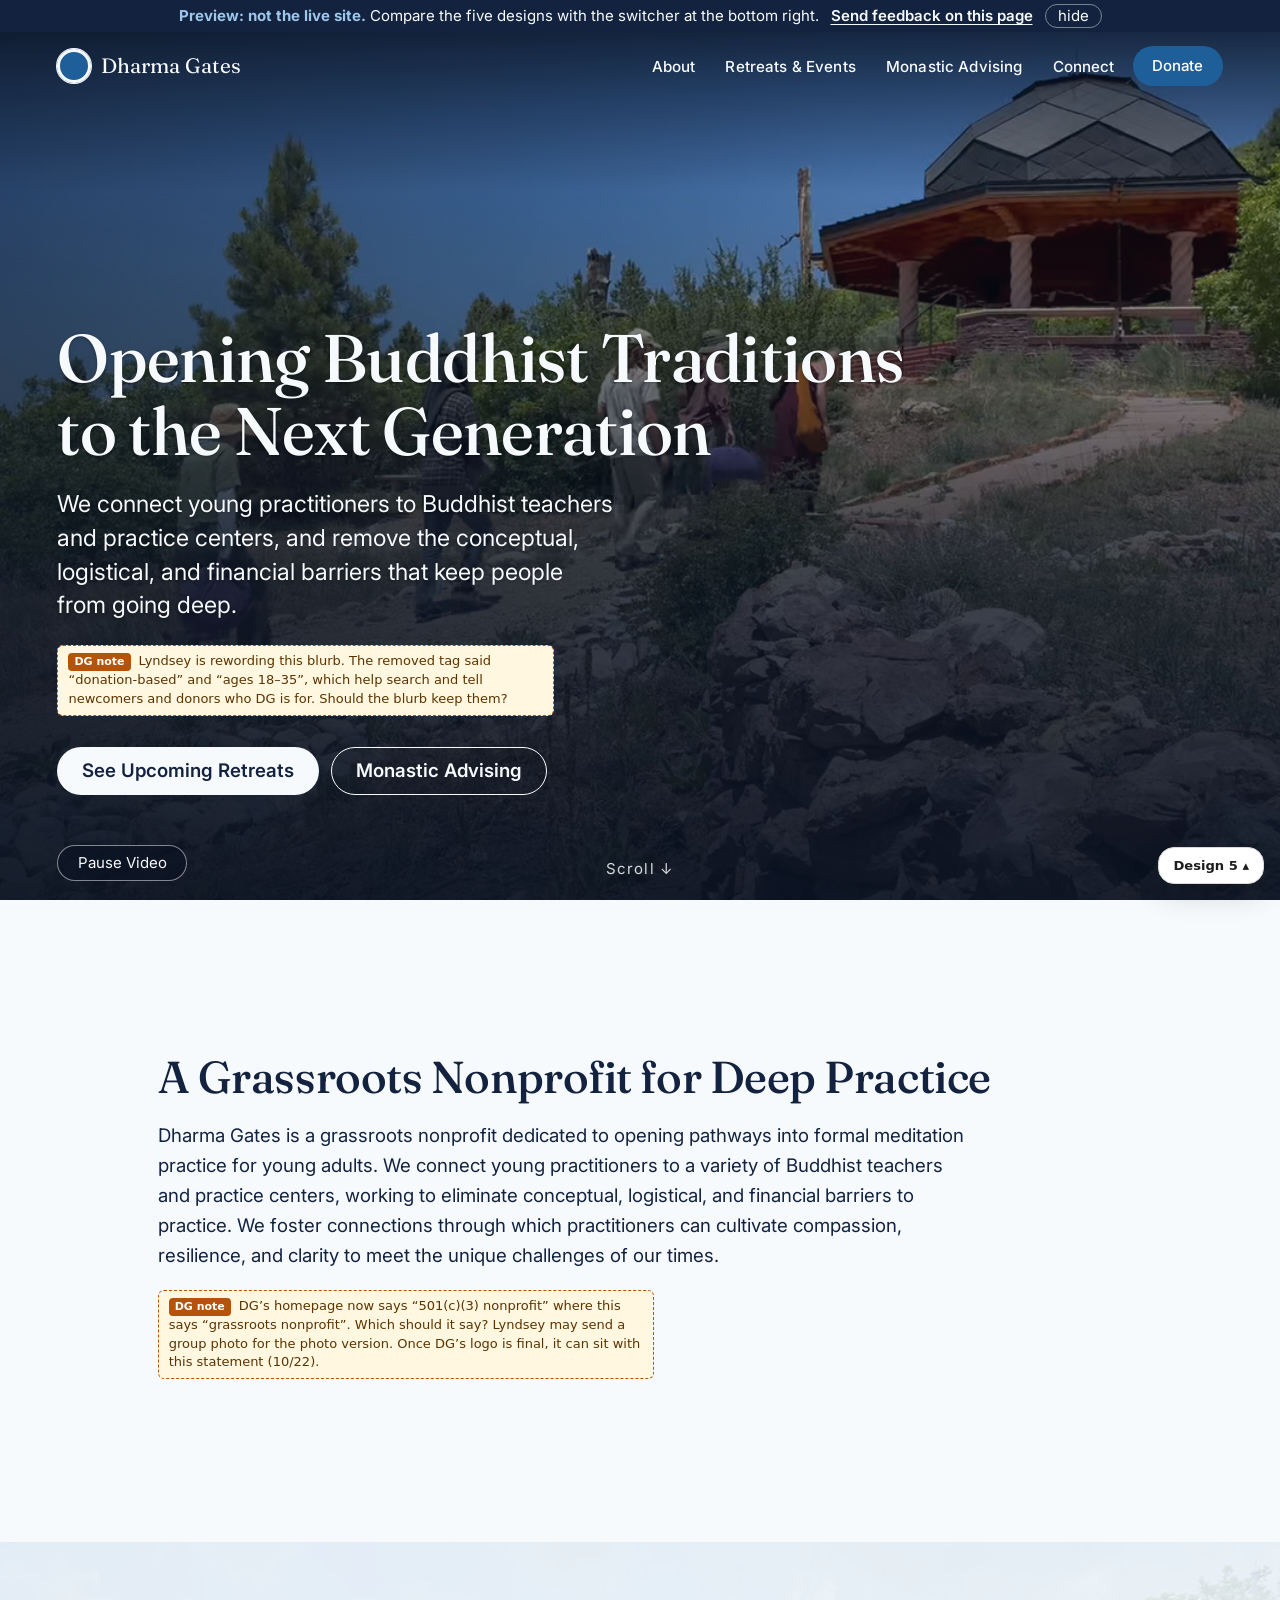
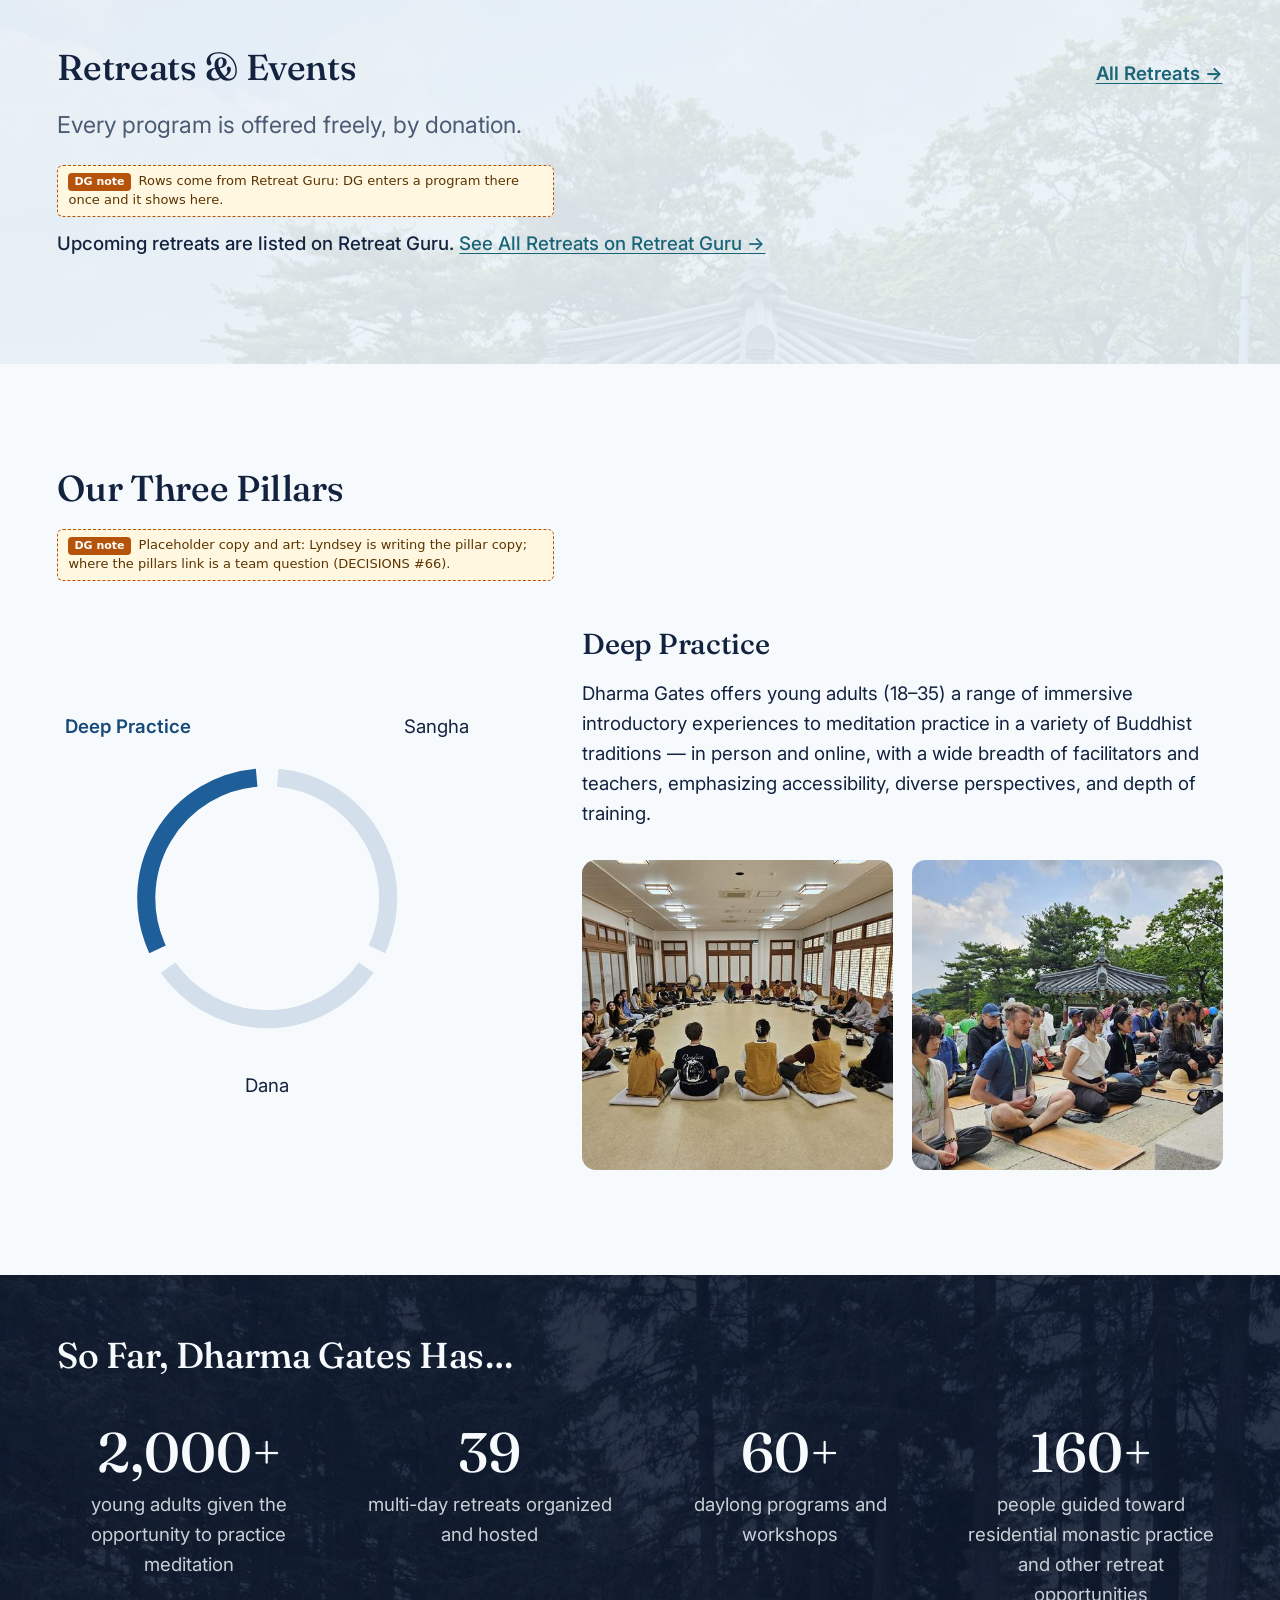
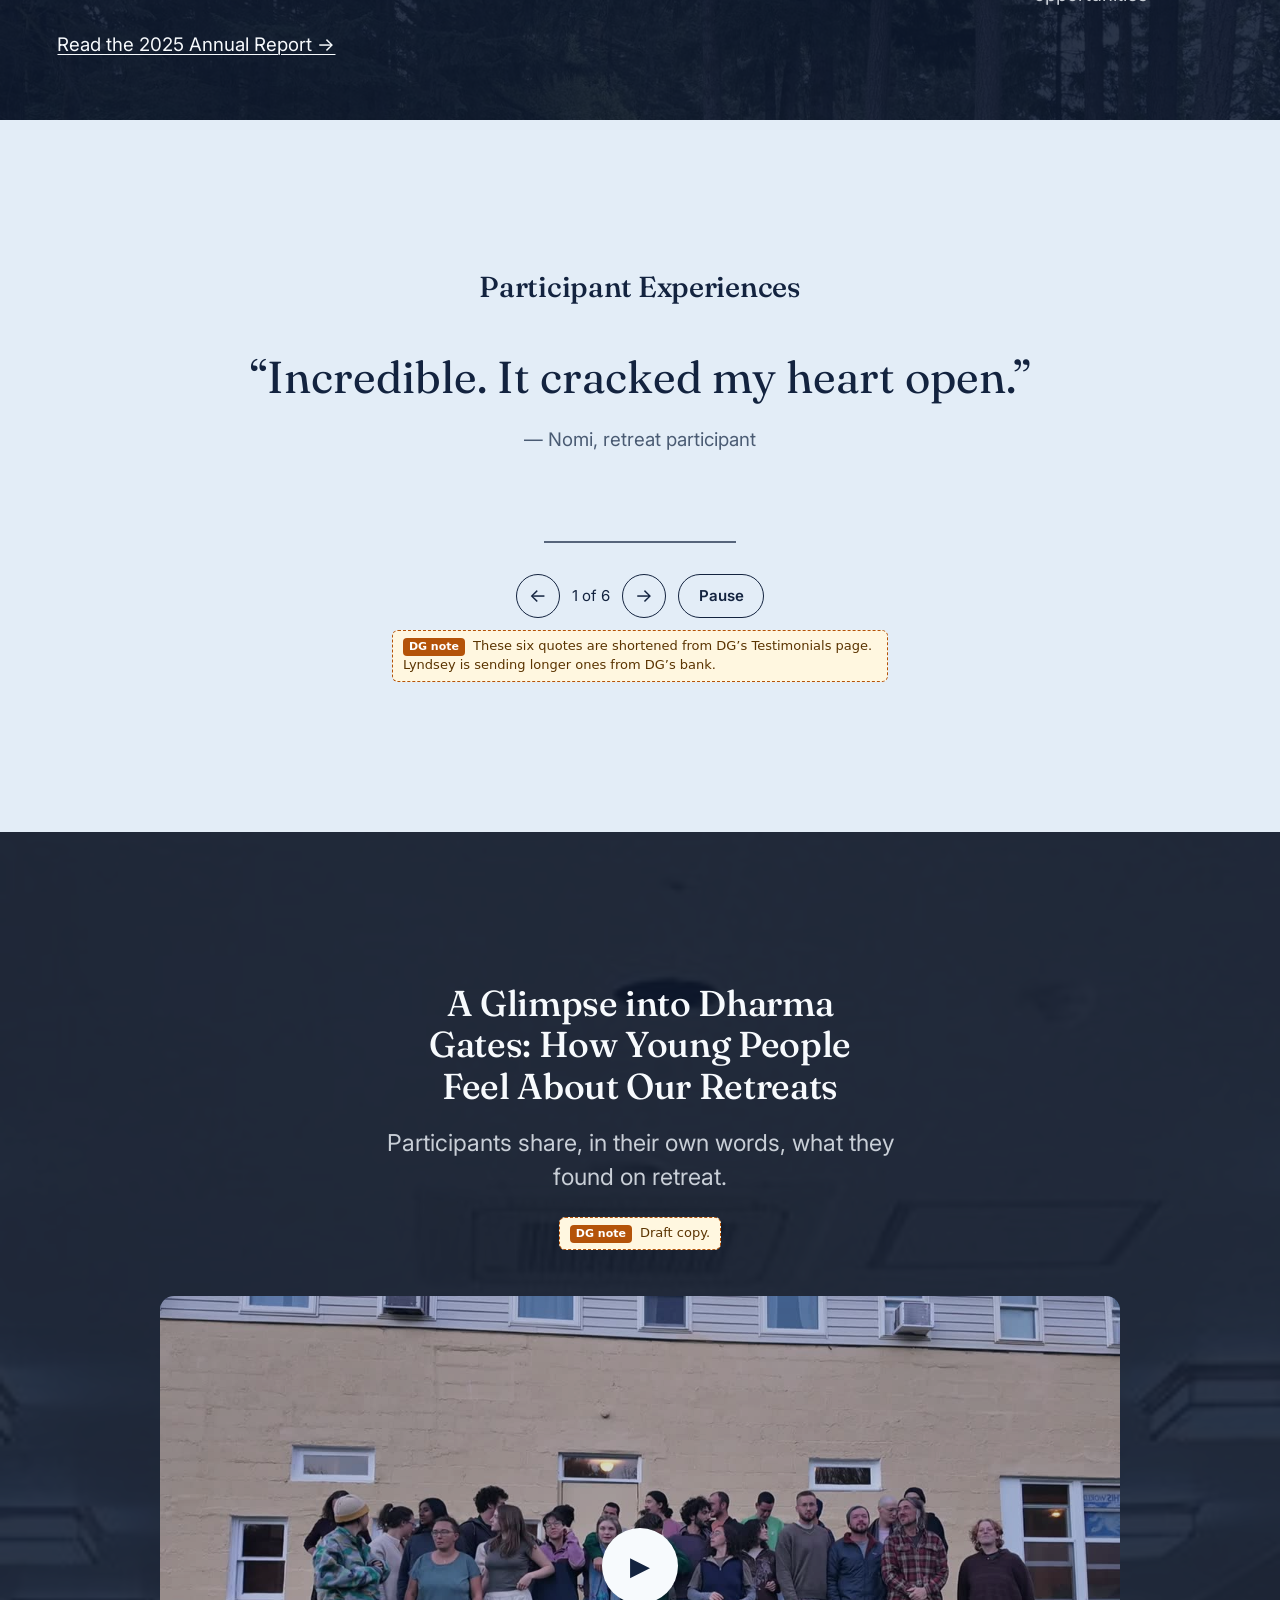
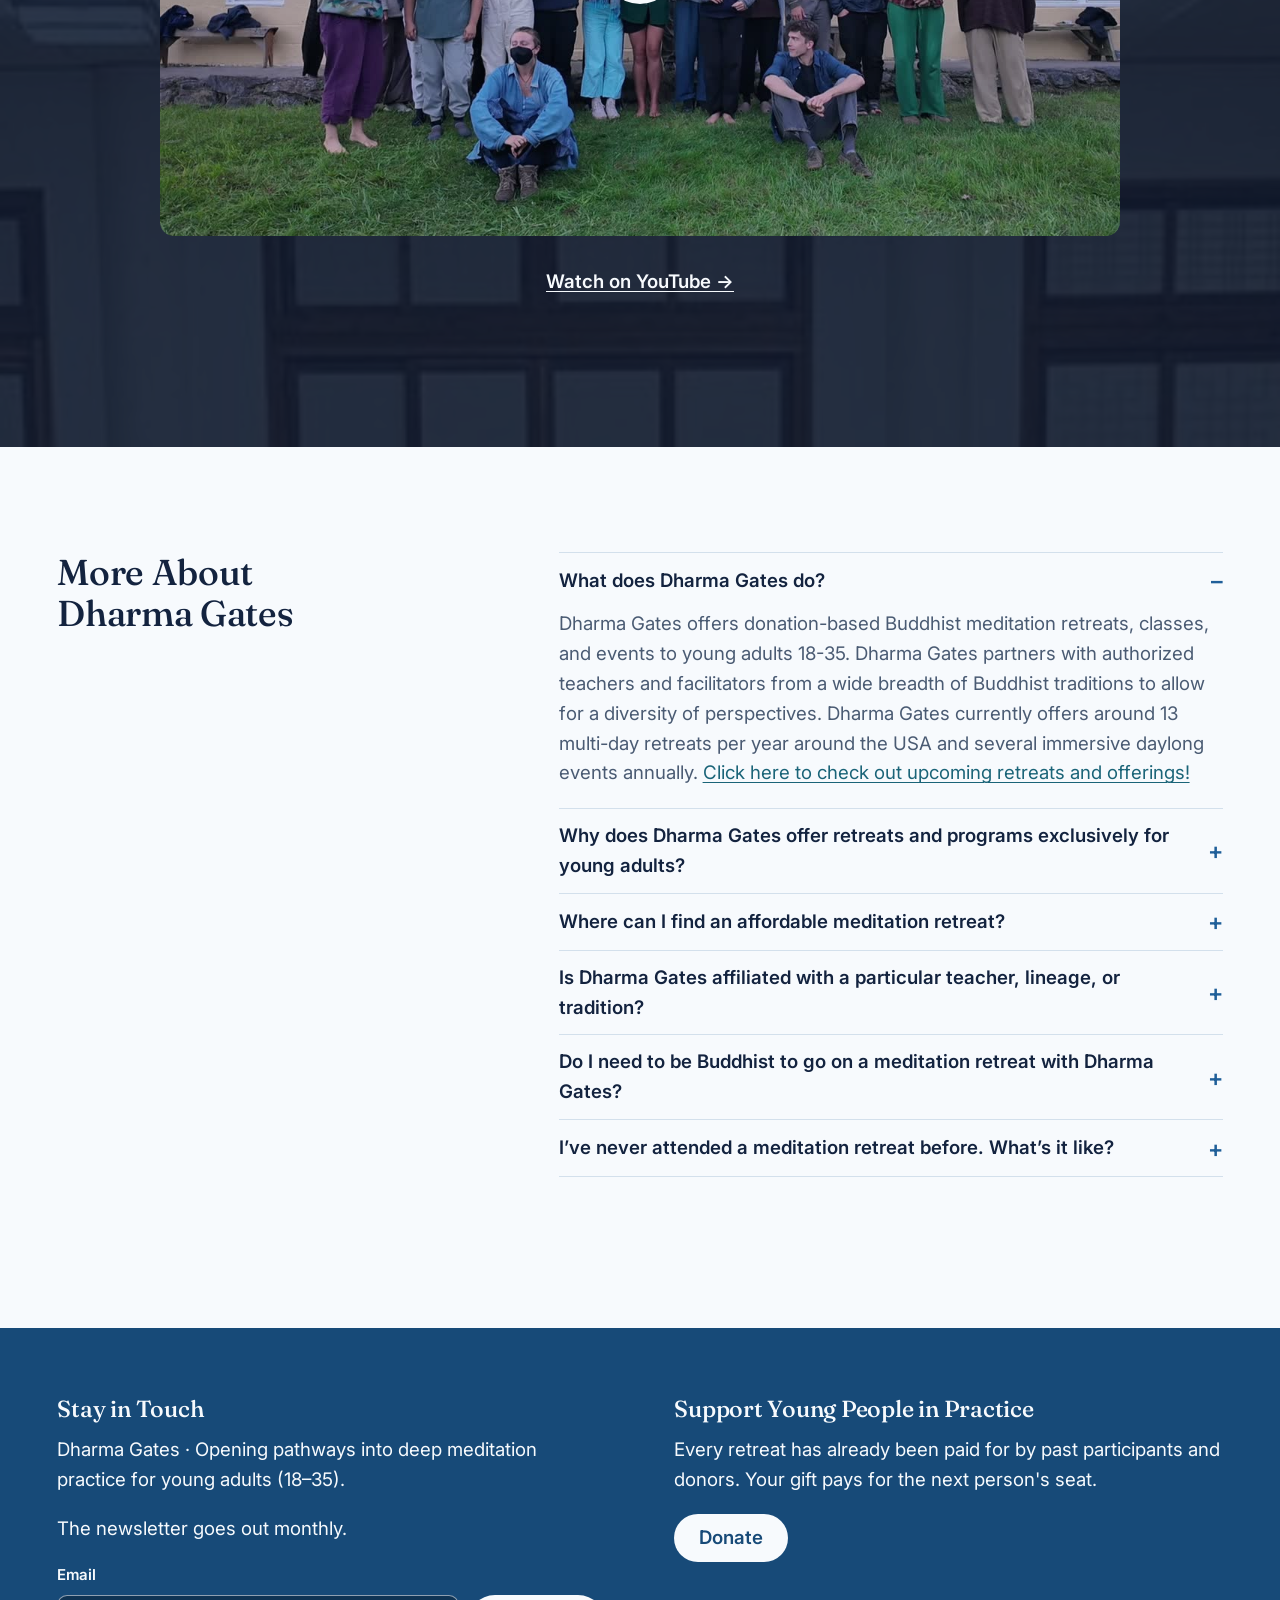
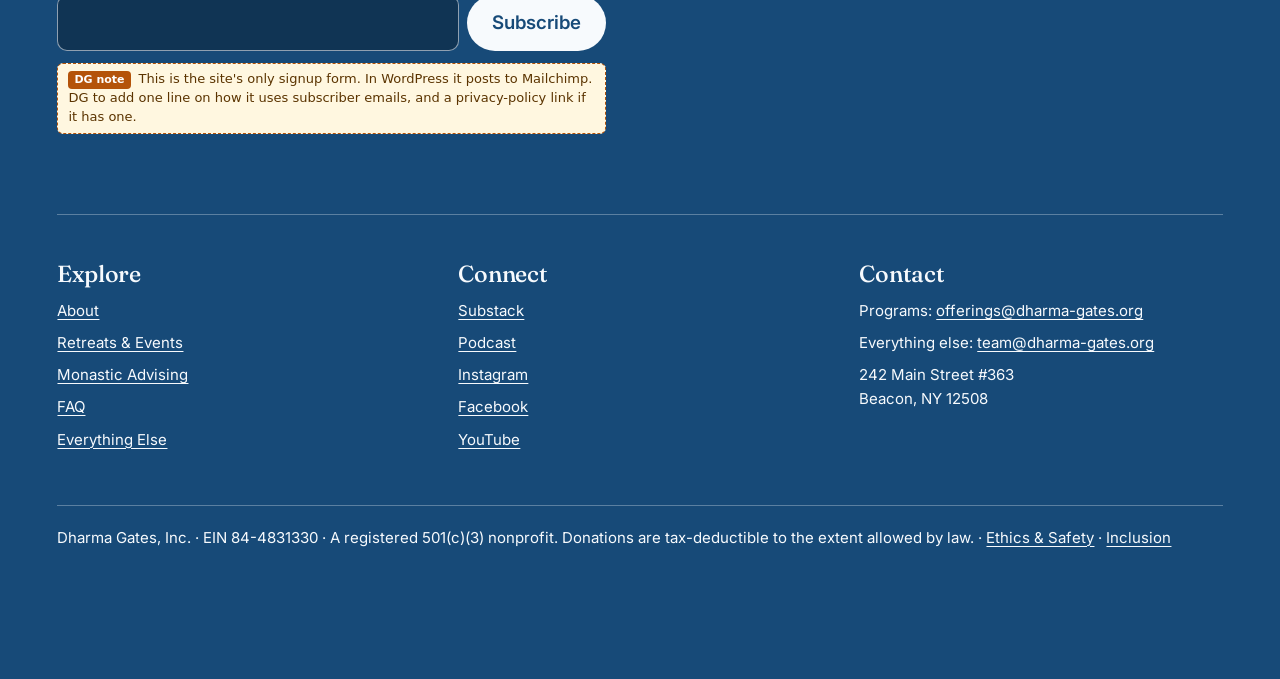
==== commit 60884a0a: "Round 2 PR B preview: editing tools for Lyndsey Built from shnid/dharma_ghates_website round2-b (271" ====
--- a/index.html
+++ b/index.html
@@ -10,8 +10,8 @@
 <link rel="preconnect" href="https://fonts.googleapis.com">
 <link href="https://fonts.googleapis.com/css2?family=Fraunces:opsz,wght@9..144,400;9..144,500&family=Inter:wght@400;500;600&display=swap" rel="stylesheet">
 <link rel="stylesheet" href="assets/site.css">
-<!-- before the first paint: the remembered design version and switcher states (Impact in the menu, Mission, DG notes, Text width), so nothing flashes -->
-<script>(function(){var h=document.documentElement,q,l=function(k){try{return localStorage.getItem(k)}catch(e){return null}};try{q=new URLSearchParams(location.search)}catch(e){q={get:function(){return null}}}var d=q.get("design")||l("dg-design-pick");h.setAttribute("data-design",/^v[1-5]$/.test(d||"")?d:"v5");var i=q.get("impact");if(i!=="on"&&i!=="off")i=l("dg-impact-page");h.setAttribute("data-impact",i==="on"?"on":"off");var m=q.get("mission");if(m!=="text"&&m!=="photo")m=l("dg-mission");h.setAttribute("data-mission",m==="photo"?"photo":"text");h.setAttribute("data-notes",l("dg-show-notes")==="off"?"off":"on");var w=q.get("measure");if(w!=="wide"&&w!=="comfortable")w=l("dg-measure");h.setAttribute("data-measure",w==="comfortable"?"comfortable":"wide");h.classList.add("js")})()</script>
+<!-- before the first paint: the design version, switcher states and the colors and fonts from "my edits", so nothing flashes -->
+<script src="assets/boot.js"></script>
 </head>
 <body data-page="index.html" data-nav="a">
 <main id="main">
@@ -20,7 +20,7 @@
      the page scrolls. The still photo is the fallback; a muted ~5s loop from Lyndsey's fundraiser video fades in over it
      once the page has loaded (site.js). -->
 <section class="hero bleed">
-  <div class="media">
+  <div data-photo-slot="home.hero" data-aspect-desktop="1440/868" data-aspect-phone="390/812" class="media">
     <picture>
       <source media="(max-width: 700px)" srcset="assets/img/forest-circle-portrait.jpg" width="720" height="1080">
       <img src="assets/img/forest-circle-1600.jpg" srcset="assets/img/forest-circle-1280.jpg 1280w, assets/img/forest-circle-1600.jpg 1600w, assets/img/forest-circle.jpg 1920w" sizes="100vw" width="1600" height="1200" fetchpriority="high" style="--focus: 45% 60%" alt="Retreat participants meditating in a circle in a forest clearing">
@@ -28,12 +28,12 @@
     <video class="hero-video" muted loop playsinline preload="none" aria-hidden="true" tabindex="-1"></video>
   </div>
   <div class="wrap">
-    <h1>Opening Buddhist Traditions to the Next Generation</h1>
-    <p class="lead">We connect young practitioners to Buddhist teachers and practice centers, and remove the conceptual, logistical, and financial barriers that keep people from going deep.</p>
+    <h1 data-edit="home.hero.title">Opening Buddhist Traditions to the Next Generation</h1>
+    <p data-edit="home.hero.lead" class="lead">We connect young practitioners to Buddhist teachers and practice centers, and remove the conceptual, logistical, and financial barriers that keep people from going deep.</p>
     <p class="dg-note">Lyndsey is rewording this blurb. The removed tag said “donation-based” and “ages 18–35”, which help search and tell newcomers and donors who DG is for. Should the blurb keep them?</p>
     <div class="cta-row">
-      <a class="btn" href="retreats.html">See Upcoming Retreats</a>
-      <a class="btn ghost" href="monastic-advising.html">Monastic Advising</a>
+      <a data-edit="home.hero.button.1" class="btn" href="retreats.html">See Upcoming Retreats</a>
+      <a data-edit="home.hero.button.2" class="btn ghost" href="monastic-advising.html">Monastic Advising</a>
     </div>
   </div>
   <div class="scroll-cue" aria-hidden="true">Scroll ↓</div>
@@ -44,19 +44,19 @@
 <section id="mission" class="mission band-calm" data-variant="text">
   <div class="wrap">
     <div class="mission-text">
-      <h2>A Grassroots Nonprofit for Deep Practice</h2>
-      <p>Dharma Gates is a grassroots nonprofit dedicated to opening pathways into formal meditation practice for young adults. We connect young practitioners to a variety of Buddhist teachers and practice centers, working to eliminate conceptual, logistical, and financial barriers to practice. We foster connections through which practitioners can cultivate compassion, resilience, and clarity to meet the unique challenges of our times.</p>
+      <h2 data-edit="home.mission.title">A Grassroots Nonprofit for Deep Practice</h2>
+      <p data-edit="home.mission.body">Dharma Gates is a grassroots nonprofit dedicated to opening pathways into formal meditation practice for young adults. We connect young practitioners to a variety of Buddhist teachers and practice centers, working to eliminate conceptual, logistical, and financial barriers to practice. We foster connections through which practitioners can cultivate compassion, resilience, and clarity to meet the unique challenges of our times.</p>
       <p class="dg-note">DG’s homepage now says “501(c)(3) nonprofit” where this says “grassroots nonprofit”. Which should it say? Lyndsey may send a group photo for the photo version. Once DG’s logo is final, it can sit with this statement (10/22).</p>
     </div>
-    <figure class="mission-photo frame" style="--focus: 40% 30%"><img src="assets/img/gassho-closeup-1280.jpg" srcset="assets/img/gassho-closeup-640.jpg 640w, assets/img/gassho-closeup-1280.jpg 1280w, assets/img/gassho-closeup.jpg 1920w" sizes="(min-width: 1024px) 560px, 100vw" width="1280" height="960" loading="lazy" alt="A retreat participant smiling with palms joined, others kneeling on cushions behind"></figure>
+    <figure data-photo-slot="home.mission" data-aspect-desktop="4/3" data-aspect-phone="4/3" class="mission-photo frame" style="--focus: 40% 30%"><img src="assets/img/gassho-closeup-1280.jpg" srcset="assets/img/gassho-closeup-640.jpg 640w, assets/img/gassho-closeup-1280.jpg 1280w, assets/img/gassho-closeup.jpg 1920w" sizes="(min-width: 1024px) 560px, 100vw" width="1280" height="960" loading="lazy" alt="A retreat participant smiling with palms joined, others kneeling on cushions behind"></figure>
   </div>
 </section>
 
 <!-- RETREATS · the next three programs, live from Retreat Guru (site.js) -->
-<section id="upcoming" class="alt bg-garden">
-  <div class="wrap">
-    <div class="heading-row"><h2>Retreats &amp; Events</h2><a class="more-link" href="retreats.html">All Retreats →</a></div>
-    <p class="lead">Every program is offered freely, by donation.</p>
+<section data-photo-slot="home.upcoming.bg" data-aspect-desktop="1440/809" data-aspect-phone="15/46" data-photo-kind="background" id="upcoming" class="alt bg-garden">
+  <div class="wrap">
+    <div class="heading-row"><h2 data-edit="home.upcoming.title">Retreats &amp; Events</h2><a data-edit="home.upcoming.link" class="more-link" href="retreats.html">All Retreats →</a></div>
+    <p data-edit="home.upcoming.lead" class="lead">Every program is offered freely, by donation.</p>
     <p class="dg-note">Rows come from Retreat Guru: DG enters a program there once and it shows here.</p>
     <ol class="rg-rows" data-rg-rows data-rg-limit="3" aria-busy="true"><li class="rg-loading">Loading upcoming retreats…</li></ol>
     <noscript><p class="rg-fallback">Upcoming retreats are listed on Retreat Guru. <a href="https://dharma-gates.secure.retreat.guru/programs/" rel="noopener">See All Retreats on Retreat Guru →</a></p></noscript>
@@ -67,8 +67,7 @@
      tab buttons; each arc acts as its name's button (site.js). Without scripts the three show side by side. -->
 <section id="pillars">
   <div class="wrap">
-    <h2>Our Three Pillars</h2>
-    <p class="dg-note">Names to confirm: Deep Practice, Sangha, Dana (10/21 notes) or Practice, Sangha, Dharma (said on the call).</p>
+    <h2 data-edit="home.pillars.title">Our Three Pillars</h2>
     <p class="dg-note">Placeholder copy and art: Lyndsey is writing the pillar copy; where the pillars link is a team question (DECISIONS #66).</p>
     <div class="pillars" data-pillars>
       <div class="pillar-nav">
@@ -78,34 +77,34 @@
           <g data-for="pillar-tab-dana"><path class="halo" d="M165.53 145.89A80 80 0 0 1 34.47 145.89"/><path class="arc" d="M165.53 145.89A80 80 0 0 1 34.47 145.89"/><path class="hit" d="M165.53 145.89A80 80 0 0 1 34.47 145.89"/></g>
         </svg>
         <div class="pillar-tabs" role="tablist" aria-label="Our three pillars">
-          <button type="button" class="pillar-name" role="tab" id="pillar-tab-practice" aria-controls="pillar-practice" aria-selected="true" data-pos="upper-left">Deep Practice</button>
-          <button type="button" class="pillar-name" role="tab" id="pillar-tab-sangha" aria-controls="pillar-sangha" aria-selected="false" tabindex="-1" data-pos="upper-right">Sangha</button>
-          <button type="button" class="pillar-name" role="tab" id="pillar-tab-dana" aria-controls="pillar-dana" aria-selected="false" tabindex="-1" data-pos="bottom">Dana</button>
+          <button data-edit="home.pillars.1.name" type="button" class="pillar-name" role="tab" id="pillar-tab-practice" aria-controls="pillar-practice" aria-selected="true" data-pos="upper-left">Deep Practice</button>
+          <button data-edit="home.pillars.2.name" type="button" class="pillar-name" role="tab" id="pillar-tab-sangha" aria-controls="pillar-sangha" aria-selected="false" tabindex="-1" data-pos="upper-right">Sangha</button>
+          <button data-edit="home.pillars.3.name" type="button" class="pillar-name" role="tab" id="pillar-tab-dana" aria-controls="pillar-dana" aria-selected="false" tabindex="-1" data-pos="bottom">Dana</button>
         </div>
       </div>
       <div class="pillar-panels">
         <div class="pillar-panel is-shown" role="tabpanel" id="pillar-practice" aria-labelledby="pillar-tab-practice" tabindex="0">
-          <h3>Deep Practice</h3>
-          <p>Dharma Gates offers young adults (18–35) a range of immersive introductory experiences to meditation practice in a variety of Buddhist traditions — in person and online, with a wide breadth of facilitators and teachers, emphasizing accessibility, diverse perspectives, and depth of training.</p>
+          <h3 data-edit="home.pillars.1.title">Deep Practice</h3>
+          <p data-edit="home.pillars.1.body">Dharma Gates offers young adults (18–35) a range of immersive introductory experiences to meditation practice in a variety of Buddhist traditions — in person and online, with a wide breadth of facilitators and teachers, emphasizing accessibility, diverse perspectives, and depth of training.</p>
           <div class="pillar-photos">
-            <figure class="frame" style="--focus: 50% 55%"><img src="assets/img/circle-hall-640.jpg" srcset="assets/img/circle-hall-640.jpg 640w, assets/img/circle-hall-1280.jpg 1280w" sizes="(min-width: 1024px) 330px, 50vw" width="640" height="480" loading="lazy" alt="Retreat participants seated in a circle on cushions in a meditation hall"></figure>
-            <figure class="frame" style="--focus: 50% 55%"><img src="assets/img/sitting-temple-garden-640.jpg" srcset="assets/img/sitting-temple-garden-640.jpg 640w, assets/img/sitting-temple-garden-1280.jpg 1280w" sizes="(min-width: 1024px) 330px, 50vw" width="640" height="480" loading="lazy" alt="Rows of young adults meditating outdoors on mats in a temple garden"></figure>
+            <figure data-photo-slot="home.pillars.1.photo.1" data-aspect-desktop="1/1" data-aspect-phone="1/1" class="frame" style="--focus: 50% 55%"><img src="assets/img/circle-hall-640.jpg" srcset="assets/img/circle-hall-640.jpg 640w, assets/img/circle-hall-1280.jpg 1280w" sizes="(min-width: 1024px) 330px, 50vw" width="640" height="480" loading="lazy" alt="Retreat participants seated in a circle on cushions in a meditation hall"></figure>
+            <figure data-photo-slot="home.pillars.1.photo.2" data-aspect-desktop="1/1" data-aspect-phone="1/1" class="frame" style="--focus: 50% 55%"><img src="assets/img/sitting-temple-garden-640.jpg" srcset="assets/img/sitting-temple-garden-640.jpg 640w, assets/img/sitting-temple-garden-1280.jpg 1280w" sizes="(min-width: 1024px) 330px, 50vw" width="640" height="480" loading="lazy" alt="Rows of young adults meditating outdoors on mats in a temple garden"></figure>
           </div>
         </div>
         <div class="pillar-panel" role="tabpanel" id="pillar-sangha" aria-labelledby="pillar-tab-sangha" tabindex="0">
-          <h3>Sangha</h3>
-          <p>Informal gatherings and relational practices that connect practitioners with each other and with teachers, so practice doesn’t end when the retreat does.</p>
+          <h3 data-edit="home.pillars.2.title">Sangha</h3>
+          <p data-edit="home.pillars.2.body">Informal gatherings and relational practices that connect practitioners with each other and with teachers, so practice doesn’t end when the retreat does.</p>
           <div class="pillar-photos">
-            <figure class="frame" style="--focus: 50% 52%"><img src="assets/img/porch-table-640.jpg" srcset="assets/img/porch-table-640.jpg 480w, assets/img/porch-table-1280.jpg 960w" sizes="(min-width: 1024px) 330px, 50vw" width="480" height="640" loading="lazy" alt="Retreat participants smiling around a long table on a covered porch"></figure>
-            <figure class="frame" style="--focus: 50% 28%"><img src="assets/img/three-sitters-lawn-640.jpg" srcset="assets/img/three-sitters-lawn-640.jpg 640w, assets/img/three-sitters-lawn-1280.jpg 1280w" sizes="(min-width: 1024px) 330px, 50vw" width="640" height="480" loading="lazy" alt="Three young practitioners in Zen T-shirts sitting cross-legged on a lawn, smiling"></figure>
+            <figure data-photo-slot="home.pillars.2.photo.1" data-aspect-desktop="1/1" data-aspect-phone="1/1" class="frame" style="--focus: 50% 52%"><img src="assets/img/porch-table-640.jpg" srcset="assets/img/porch-table-640.jpg 480w, assets/img/porch-table-1280.jpg 960w" sizes="(min-width: 1024px) 330px, 50vw" width="480" height="640" loading="lazy" alt="Retreat participants smiling around a long table on a covered porch"></figure>
+            <figure data-photo-slot="home.pillars.2.photo.2" data-aspect-desktop="1/1" data-aspect-phone="1/1" class="frame" style="--focus: 50% 28%"><img src="assets/img/three-sitters-lawn-640.jpg" srcset="assets/img/three-sitters-lawn-640.jpg 640w, assets/img/three-sitters-lawn-1280.jpg 1280w" sizes="(min-width: 1024px) 330px, 50vw" width="640" height="480" loading="lazy" alt="Three young practitioners in Zen T-shirts sitting cross-legged on a lawn, smiling"></figure>
           </div>
         </div>
         <div class="pillar-panel" role="tabpanel" id="pillar-dana" aria-labelledby="pillar-tab-dana" tabindex="0">
-          <h3>Dana</h3>
-          <p>We support young adults in developing the compassion and resilience that formal meditation training cultivates, so they can serve skillfully in a world that needs it.</p>
+          <h3 data-edit="home.pillars.3.title">Dana</h3>
+          <p data-edit="home.pillars.3.body">We support young adults in developing the compassion and resilience that formal meditation training cultivates, so they can serve skillfully in a world that needs it.</p>
           <div class="pillar-photos">
-            <figure class="frame" style="--focus: 50% 47%"><img src="assets/img/group-hillside-640.jpg" srcset="assets/img/group-hillside-640.jpg 640w, assets/img/group-hillside-1280.jpg 1280w" sizes="(min-width: 1024px) 330px, 50vw" width="640" height="480" loading="lazy" alt="A group of retreat participants and a monk gathered on a green hillside"></figure>
-            <figure class="frame" style="--focus: 50% 55%"><img src="assets/img/group-hall-monastics-640.jpg" srcset="assets/img/group-hall-monastics-640.jpg 640w, assets/img/group-hall-monastics-1280.jpg 1280w" sizes="(min-width: 1024px) 330px, 50vw" width="640" height="480" loading="lazy" alt="Retreat participants with palms joined beside monastic teachers in a meditation hall"></figure>
+            <figure data-photo-slot="home.pillars.3.photo.1" data-aspect-desktop="1/1" data-aspect-phone="1/1" class="frame" style="--focus: 50% 47%"><img src="assets/img/group-hillside-640.jpg" srcset="assets/img/group-hillside-640.jpg 640w, assets/img/group-hillside-1280.jpg 1280w" sizes="(min-width: 1024px) 330px, 50vw" width="640" height="480" loading="lazy" alt="A group of retreat participants and a monk gathered on a green hillside"></figure>
+            <figure data-photo-slot="home.pillars.3.photo.2" data-aspect-desktop="1/1" data-aspect-phone="1/1" class="frame" style="--focus: 50% 55%"><img src="assets/img/group-hall-monastics-640.jpg" srcset="assets/img/group-hall-monastics-640.jpg 640w, assets/img/group-hall-monastics-1280.jpg 1280w" sizes="(min-width: 1024px) 330px, 50vw" width="640" height="480" loading="lazy" alt="Retreat participants with palms joined beside monastic teachers in a meditation hall"></figure>
           </div>
         </div>
       </div>
@@ -114,24 +113,24 @@
 </section>
 
 <!-- IMPACT · a dark textured strip; the real numbers are in the HTML and count up on scroll (site.js) -->
-<section id="impact" class="dark bg-forest band-compact">
-  <div class="wrap">
-    <h2>So Far, Dharma Gates Has…</h2>
+<section data-photo-slot="home.impact.bg" data-aspect-desktop="1440/461" data-aspect-phone="65/96" data-photo-kind="background" id="impact" class="dark bg-forest band-compact">
+  <div class="wrap">
+    <h2 data-edit="home.impact.title">So Far, Dharma Gates Has…</h2>
     <div class="stats">
-      <div class="stat"><b data-count>2,000+</b><span>young adults given the opportunity to practice meditation</span></div>
-      <div class="stat"><b data-count>39</b><span>multi-day retreats organized and hosted</span></div>
-      <div class="stat"><b data-count>60+</b><span>daylong programs and workshops</span></div>
-      <div class="stat"><b data-count>160+</b><span>people guided toward residential monastic practice and other retreat opportunities</span></div>
-    </div>
-    <p class="stats-links"><a href="https://drive.google.com/file/d/1kafeKZ0UKrEHHXqKRH3snNZaPnFQyqST/view?usp=sharing" rel="noopener">Read the 2025 Annual Report →</a><a href="impact.html" data-impact-only>See Our Impact →</a></p>
+      <div class="stat"><b data-edit="home.impact.1.number" data-count>2,000+</b><span data-edit="home.impact.1.label">young adults given the opportunity to practice meditation</span></div>
+      <div class="stat"><b data-edit="home.impact.2.number" data-count>39</b><span data-edit="home.impact.2.label">multi-day retreats organized and hosted</span></div>
+      <div class="stat"><b data-edit="home.impact.3.number" data-count>60+</b><span data-edit="home.impact.3.label">daylong programs and workshops</span></div>
+      <div class="stat"><b data-edit="home.impact.4.number" data-count>160+</b><span data-edit="home.impact.4.label">people guided toward residential monastic practice and other retreat opportunities</span></div>
+    </div>
+    <p class="stats-links"><a data-edit="home.impact.link.1" href="https://drive.google.com/file/d/1kafeKZ0UKrEHHXqKRH3snNZaPnFQyqST/view?usp=sharing" rel="noopener">Read the 2025 Annual Report →</a><a data-edit="home.impact.link.2" href="impact.html" data-impact-only>See Our Impact →</a></p>
   </div>
 </section>
 
 <!-- PARTICIPANT EXPERIENCES · one quote at a time on a solid band, crossfading; each stays 5–15 s by length (R5, site.js) -->
 <section id="stories" class="alt band-calm stories">
   <div class="wrap">
-    <h2>Participant Experiences</h2>
-    <div class="carousel" data-carousel role="region" aria-roledescription="carousel" aria-label="Participant experiences">
+    <h2 data-edit="home.stories.title">Participant Experiences</h2>
+    <div data-placement="home" class="carousel" data-carousel role="region" aria-roledescription="carousel" aria-label="Participant experiences">
       <div class="track" aria-live="polite">
         <figure class="slide on"><blockquote><p>“Incredible. It cracked my heart open.”</p></blockquote><figcaption>— Nomi, retreat participant</figcaption></figure>
         <figure class="slide"><blockquote><p>“One of the most transformational weeks of my life.”</p></blockquote><figcaption>— retreat participant</figcaption></figure>
@@ -149,55 +148,55 @@
 
 <!-- WATCH · the full video from DG's YouTube channel (2026-10-21). Nothing loads from YouTube until play is pressed;
      then site.js swaps the poster for the youtube-nocookie.com player. The .MOV never goes on the site. -->
-<section id="watch" class="dark bg-hall band-calm watch">
-  <div class="wrap">
-    <h2>A Glimpse into Dharma Gates: How Young People Feel About Our Retreats</h2>
-    <p class="lead">Participants share, in their own words, what they found on retreat.</p>
+<section data-photo-slot="home.watch.bg" data-aspect-desktop="1440/1244" data-aspect-phone="390/706" data-photo-kind="background" id="watch" class="dark bg-hall band-calm watch">
+  <div class="wrap">
+    <h2 data-edit="home.watch.title">A Glimpse into Dharma Gates: How Young People Feel About Our Retreats</h2>
+    <p data-edit="home.watch.lead" class="lead">Participants share, in their own words, what they found on retreat.</p>
     <p class="dg-note">Draft copy.</p>
-    <div class="video-slot" data-youtube-id="c-C923ScoNA" data-title="A Glimpse into Dharma Gates: How Young People Feel About Our Retreats">
+    <div data-photo-slot="home.watch.poster" data-aspect-desktop="16/9" data-aspect-phone="87/49" class="video-slot" data-youtube-id="c-C923ScoNA" data-title="A Glimpse into Dharma Gates: How Young People Feel About Our Retreats">
       <img src="assets/video/fundraiser-poster.jpg" width="1280" height="720" loading="lazy" alt="Retreat participants gathered for a group photo on a lawn">
       <button type="button" class="play" aria-label="Play the video: A Glimpse into Dharma Gates">▶</button>
     </div>
-    <p><a class="more-link" href="https://www.youtube.com/watch?v=c-C923ScoNA" rel="noopener">Watch on YouTube →</a></p>
+    <p><a data-edit="home.watch.link" class="more-link" href="https://www.youtube.com/watch?v=c-C923ScoNA" rel="noopener">Watch on YouTube →</a></p>
   </div>
 </section>
 
 <!-- FAQ · DG's six questions, word for word from dharma-gates.org/faq (2026-10-23) -->
 <section id="faq" class="faq">
   <div class="wrap">
-    <div class="faq-head"><h2>More About Dharma Gates</h2></div>
+    <div class="faq-head"><h2 data-edit="home.faq.title">More About Dharma Gates</h2></div>
     <div class="faq-list">
       <details open>
-        <summary>What does Dharma Gates do?</summary>
-        <p>Dharma Gates offers donation-based Buddhist meditation retreats, classes, and events to young adults 18-35. Dharma Gates partners with authorized teachers and facilitators from a wide breadth of Buddhist traditions to allow for a diversity of perspectives. Dharma Gates currently offers around 13 multi-day retreats per year around the USA and several immersive daylong events annually. <a href="retreats.html">Click here to check out upcoming retreats and offerings!</a></p>
-      </details>
-      <details>
-        <summary>Why does Dharma Gates offer retreats and programs exclusively for young adults?</summary>
-        <p>Dharma Gates believes in creating the most welcoming environment possible to invite young adults into deep practice. That means creating spaces where young people can practice among peers who share similar life questions and concerns as them. Dharma Gates also recognizes the economic insecurities young adults often face, which can make it difficult to attend a meditation retreat, which is why the organization offers retreats by donation to young people.</p>
-      </details>
-      <details>
-        <summary>Where can I find an affordable meditation retreat?</summary>
-        <p>All meditation retreats run by Dharma Gates are entirely donation-based. The mission of Dharma Gates is to create financially-accessible, high quality meditation offerings for young adults 18-35. All retreats and programs by Dharma Gates are offered by <em>dana</em>, which is a Pali word for generosity. For more information about our dana-culture, <a href="about.html#dana">click here.</a></p>
-      </details>
-      <details>
-        <summary>Is Dharma Gates affiliated with a particular teacher, lineage, or tradition?</summary>
-        <p>Dharma Gates is a Buddhist organization, but is not affiliated with one particular teacher, lineage, or specific Buddhist tradition. The Advisory Board of Dharma Gates is comprised of teachers from a number of different branches of Buddhism, and meditation retreats are offered within a variety of Buddhist styles and lineages to allow our participants to discover what works best for them.</p>
-      </details>
-      <details>
-        <summary>Do I need to be Buddhist to go on a meditation retreat with Dharma Gates?</summary>
-        <p>Although all Dharma Gates retreats are run by Buddhist teachers, participants do not need to identify as Buddhist to attend retreat. Dharma Gates welcomes young adult practitioners from all backgrounds and walks of life.</p>
-      </details>
-      <details>
-        <summary>I’ve never attended a meditation retreat before. What’s it like?</summary>
-        <p>Every retreat Dharma Gates offers is unique, and varies depending on the teacher, their tradition, and the intention of that particular program. But here are common threads between all Dharma Gates meditation retreats that one can expect to experience:</p>
+        <summary data-edit="home.faq.1.q">What does Dharma Gates do?</summary>
+        <p><span data-edit="home.faq.1.a.1">Dharma Gates offers donation-based Buddhist meditation retreats, classes, and events to young adults 18-35. Dharma Gates partners with authorized teachers and facilitators from a wide breadth of Buddhist traditions to allow for a diversity of perspectives. Dharma Gates currently offers around 13 multi-day retreats per year around the USA and several immersive daylong events annually.</span> <a data-edit="home.faq.1.a.2" href="retreats.html">Click here to check out upcoming retreats and offerings!</a></p>
+      </details>
+      <details>
+        <summary data-edit="home.faq.2.q">Why does Dharma Gates offer retreats and programs exclusively for young adults?</summary>
+        <p data-edit="home.faq.2.a">Dharma Gates believes in creating the most welcoming environment possible to invite young adults into deep practice. That means creating spaces where young people can practice among peers who share similar life questions and concerns as them. Dharma Gates also recognizes the economic insecurities young adults often face, which can make it difficult to attend a meditation retreat, which is why the organization offers retreats by donation to young people.</p>
+      </details>
+      <details>
+        <summary data-edit="home.faq.3.q">Where can I find an affordable meditation retreat?</summary>
+        <p><span data-edit="home.faq.3.a.1">All meditation retreats run by Dharma Gates are entirely donation-based. The mission of Dharma Gates is to create financially-accessible, high quality meditation offerings for young adults 18-35. All retreats and programs by Dharma Gates are offered by</span> <em data-edit="home.faq.3.a.2">dana</em><span data-edit="home.faq.3.a.3">, which is a Pali word for generosity. For more information about our dana-culture,</span> <a data-edit="home.faq.3.a.4" href="about.html#dana">click here.</a></p>
+      </details>
+      <details>
+        <summary data-edit="home.faq.4.q">Is Dharma Gates affiliated with a particular teacher, lineage, or tradition?</summary>
+        <p data-edit="home.faq.4.a">Dharma Gates is a Buddhist organization, but is not affiliated with one particular teacher, lineage, or specific Buddhist tradition. The Advisory Board of Dharma Gates is comprised of teachers from a number of different branches of Buddhism, and meditation retreats are offered within a variety of Buddhist styles and lineages to allow our participants to discover what works best for them.</p>
+      </details>
+      <details>
+        <summary data-edit="home.faq.5.q">Do I need to be Buddhist to go on a meditation retreat with Dharma Gates?</summary>
+        <p data-edit="home.faq.5.a">Although all Dharma Gates retreats are run by Buddhist teachers, participants do not need to identify as Buddhist to attend retreat. Dharma Gates welcomes young adult practitioners from all backgrounds and walks of life.</p>
+      </details>
+      <details>
+        <summary data-edit="home.faq.6.q">I’ve never attended a meditation retreat before. What’s it like?</summary>
+        <p data-edit="home.faq.6.a">Every retreat Dharma Gates offers is unique, and varies depending on the teacher, their tradition, and the intention of that particular program. But here are common threads between all Dharma Gates meditation retreats that one can expect to experience:</p>
         <ul>
-          <li>A warm and friendly peer-led environment. Dharma Gates retreat managers are fellow young adult practitioners who are experienced in facilitation and are there to help you feel safe and comfortable.</li>
-          <li>A schedule to follow that includes elements like meditation periods, talks given by the teacher, meal times, cleaning periods, and break times. Schedules are posted around the venue so you know where to be, and when.</li>
-          <li>Full-time silence or partial silence. Many Dharma Gates retreats are held in “noble silence”, which means participants do not speak unless they’re prompted to by the teacher in a Q&amp;A or 1-on-1 interview, or when it’s necessary to accomplish a task (i.e. asking for instructions when helping in the kitchen). This supports participants to go deeper into practice, and allows them to be free of some of the relational conventions and distractions of everyday life.</li>
-          <li>Taking a break from tech use. Retreat managers invite participants to hand in their phones at the beginning of retreats. Phones, laptops, and other connective devices are not allowed to be used during retreat times. Retreat managers will have phone access throughout retreats in case of emergencies, and emergency contact numbers will be provided so that participants can give them to loved ones.</li>
-          <li>Lots of meditating! Depending on the type of retreat, participants will be in meditation anywhere between three and eight hours per day. Often meditation is seated, but sometimes teachers instruct participants in walking meditation, standing meditation, or laying down meditation. Chairs and meditation props may be used for support with seated practice.</li>
-          <li>Delicious vegan meals. Dharma Gates works with cooks who nourish retreat participants with freshly-made plant-based meals, with a focus on local and organic ingredients. Retreat cooks are able to accommodate most dietary allergies with enough advance notice.</li>
-          <li>Leaving feeling more at peace within your own mind, more loving toward others and the world around you, and more attuned to your environment. These aren’t lofty aspirations, they’re just what usually <em>happens</em>! Retreat offers us a wonderful opportunity to transform our relationship to life.</li>
+          <li data-edit="home.faq.6.item.1">A warm and friendly peer-led environment. Dharma Gates retreat managers are fellow young adult practitioners who are experienced in facilitation and are there to help you feel safe and comfortable.</li>
+          <li data-edit="home.faq.6.item.2">A schedule to follow that includes elements like meditation periods, talks given by the teacher, meal times, cleaning periods, and break times. Schedules are posted around the venue so you know where to be, and when.</li>
+          <li data-edit="home.faq.6.item.3">Full-time silence or partial silence. Many Dharma Gates retreats are held in “noble silence”, which means participants do not speak unless they’re prompted to by the teacher in a Q&amp;A or 1-on-1 interview, or when it’s necessary to accomplish a task (i.e. asking for instructions when helping in the kitchen). This supports participants to go deeper into practice, and allows them to be free of some of the relational conventions and distractions of everyday life.</li>
+          <li data-edit="home.faq.6.item.4">Taking a break from tech use. Retreat managers invite participants to hand in their phones at the beginning of retreats. Phones, laptops, and other connective devices are not allowed to be used during retreat times. Retreat managers will have phone access throughout retreats in case of emergencies, and emergency contact numbers will be provided so that participants can give them to loved ones.</li>
+          <li data-edit="home.faq.6.item.5">Lots of meditating! Depending on the type of retreat, participants will be in meditation anywhere between three and eight hours per day. Often meditation is seated, but sometimes teachers instruct participants in walking meditation, standing meditation, or laying down meditation. Chairs and meditation props may be used for support with seated practice.</li>
+          <li data-edit="home.faq.6.item.6">Delicious vegan meals. Dharma Gates works with cooks who nourish retreat participants with freshly-made plant-based meals, with a focus on local and organic ingredients. Retreat cooks are able to accommodate most dietary allergies with enough advance notice.</li>
+          <li><span data-edit="home.faq.6.item.7.1">Leaving feeling more at peace within your own mind, more loving toward others and the world around you, and more attuned to your environment. These aren’t lofty aspirations, they’re just what usually</span> <em data-edit="home.faq.6.item.7.2">happens</em><span data-edit="home.faq.6.item.7.3">! Retreat offers us a wonderful opportunity to transform our relationship to life.</span></li>
         </ul>
       </details>
     </div>
--- a/assets/site.css
+++ b/assets/site.css
@@ -19,6 +19,16 @@
   --radius: 14px;
   --font-display: "Fraunces", Georgia, "Times New Roman", serif;
   --font-body: "Inter", system-ui, -apple-system, "Segoe UI", Roboto, sans-serif;
+  --font-ui: system-ui, -apple-system, "Segoe UI", Roboto, sans-serif;  /* the switcher, DG notes and the edit tools */
+
+  /* Font roles ("Edit fonts live", BRIEF B3). The editor changes only these; the two stacks above stay fixed.
+     One role a line: tools/apply_edits.py rewrites these lines. */
+  --role-heading: var(--font-display); --weight-heading: 500;  /* h1–h4, the brand, team names */
+  --role-body: var(--font-body); --weight-body: 400;           /* running text */
+  --role-quote: var(--font-display); --weight-quote: 400;      /* testimonials */
+  --role-number: var(--font-display); --weight-number: 500;    /* impact numbers, retreat dates */
+  --role-label: var(--font-body); --weight-label: 500;         /* navigation, form labels, captions, counters */
+  --role-button: var(--font-body); --weight-button: 600;       /* buttons, tabs, carousel controls */
 }
 
 /* ---------- Spacing, measure and type tokens (round 2) ---------- */
@@ -131,14 +141,14 @@
 html { scroll-behavior: smooth; }
 body {
   margin: 0; background: var(--paper); color: var(--ink);
-  font-family: var(--font-body); font-size: var(--step-0); line-height: var(--lh-body);
+  font-family: var(--role-body); font-weight: var(--weight-body); font-size: var(--step-0); line-height: var(--lh-body);
   -webkit-font-smoothing: antialiased;
 }
 img { max-width: 100%; height: auto; display: block; object-position: var(--focus, 50% 30%); }
 a { color: var(--sage); text-decoration-thickness: 1px; text-underline-offset: 3px; }
 a:hover { color: var(--accent-ink); }
 h1, h2, h3, h4 {
-  font-family: var(--font-display); font-weight: 500; line-height: var(--lh-heading); margin: 0 0 var(--stack-heading);
+  font-family: var(--role-heading); font-weight: var(--weight-heading); line-height: var(--lh-heading); margin: 0 0 var(--stack-heading);
   letter-spacing: var(--track-display); text-wrap: balance; max-inline-size: var(--measure-heading);
 }
 h1 { font-size: var(--step-5); }
@@ -178,7 +188,7 @@
    The textures are faceless crops from the top of three photos (A1.3), so no band ever shows a face; the veil is an
    inset shadow over the photo, strong enough for AA text contrast over any of them. Phones load the 640px crop,
    701–1280px the 1280px one, and wider screens the full-width one, so desktop bands are never upscaled in width. */
-html:is([data-design="v4"], [data-design="v5"]) section:is(.bg-forest, .bg-garden, .bg-hall) { background-size: cover; background-position: var(--focus, 50% 50%); }
+html:is([data-design="v4"], [data-design="v5"]) section:is(.bg-forest, .bg-garden, .bg-hall) { background-size: cover; background-position: var(--slot-pos, 50% 50%); }
 html:is([data-design="v4"], [data-design="v5"]) section.alt:is(.bg-forest, .bg-garden, .bg-hall) { box-shadow: inset 0 0 0 200vmax var(--veil-light); }
 html:is([data-design="v4"], [data-design="v5"]) section.dark:is(.bg-forest, .bg-garden, .bg-hall) { box-shadow: inset 0 0 0 200vmax var(--veil-dark); }
 html:is([data-design="v4"], [data-design="v5"]) section.bg-forest { background-image: url("img/texture-forest-1280.jpg"); }
@@ -194,11 +204,23 @@
   html:is([data-design="v4"], [data-design="v5"]) section.bg-garden { background-image: url("img/texture-temple.jpg"); }
   html:is([data-design="v4"], [data-design="v5"]) section.bg-hall { background-image: url("img/texture-hall.jpg"); }
 }
+/* A photo picked for a band with "Change photo" (BRIEF B4): the band's style attribute names it in three widths,
+   --slot-bg (1280px), --slot-bg-sm (640px) and --slot-bg-lg (full), plus --slot-pos (the focal point; not --focus,
+   which photos inside the band would inherit) and, for "Show whole photo", --slot-fit: contain. Still only in V4 and V5.
+   tools/apply_edits.py writes the same choices as plain rules at the end of this file. */
+html:is([data-design="v4"], [data-design="v5"]) section[data-photo-kind="background"][style*="--slot-bg"] {
+  background-image: var(--slot-bg); background-size: var(--slot-fit, cover); background-position: var(--slot-pos, 50% 50%); background-repeat: no-repeat; }
+@media (max-width: 700px) {
+  html:is([data-design="v4"], [data-design="v5"]) section[data-photo-kind="background"][style*="--slot-bg-sm"] { background-image: var(--slot-bg-sm); }
+}
+@media (min-width: 1281px) {
+  html:is([data-design="v4"], [data-design="v5"]) section[data-photo-kind="background"][style*="--slot-bg-lg"] { background-image: var(--slot-bg-lg); }
+}
 
 /* ---------- DG notes (R6): internal to-dos, visibly not live. Fixed look, outside the color slots. ---------- */
 .dg-note { display: block; width: fit-content; max-inline-size: 60ch; margin-block: var(--space-xs);
   padding: 6px 10px; border: 1.5px dashed #b45309; border-radius: 6px; background: #fff7e0; color: #5b3400;
-  font: 400 13px/1.45 system-ui, -apple-system, "Segoe UI", Roboto, sans-serif;
+  font: 400 13px/1.45 var(--font-ui);
   letter-spacing: 0; text-transform: none; text-shadow: none; text-align: left; }
 .dg-note::before { content: "DG note"; display: inline-block; margin-right: 8px; padding: 0 6px; border-radius: 4px;
   background: #b45309; color: #fff; font-weight: 700; font-size: 11px; line-height: 18px; }
@@ -209,6 +231,8 @@
 
 /* switcher toggles that show or hide parts of the page; set in each page's head script, so nothing flashes */
 html:not([data-impact="on"]) [data-impact-only] { display: none !important; }
+/* the testimonial bank (BRIEF B5): a band whose quotes are all hidden isn't shown to visitors */
+html:not(.dg-editing) section[data-bank-empty] { display: none; }
 html[data-impact="on"] [data-impact-off-only] { display: none !important; }
 
 /* ---------- Utilities ---------- */
@@ -246,14 +270,14 @@
 /* ---------- Header (R8) ---------- */
 header.site { position: sticky; top: 0; z-index: 50; background: color-mix(in srgb, var(--paper) 92%, white); backdrop-filter: blur(8px); border-bottom: 1px solid var(--line); }
 .nav-row { display: flex; align-items: center; gap: 16px; height: 68px; }
-.brand { display: flex; align-items: center; gap: 10px; text-decoration: none; color: var(--ink); font-family: var(--font-display); font-size: 1.3rem; white-space: nowrap; margin-right: auto; }
+.brand { display: flex; align-items: center; gap: 10px; text-decoration: none; color: var(--ink); font-family: var(--role-heading); font-size: 1.3rem; white-space: nowrap; margin-right: auto; }
 /* The logo's one swappable spot (see LOGO in site.js). Until DG's logo is final it's a plain placeholder. */
 .logo-slot { width: 34px; height: 34px; border-radius: 50%; flex: none; background: var(--accent); box-shadow: inset 0 0 0 3px var(--paper), 0 0 0 1px var(--accent); }
 .logo-slot img, .logo-slot svg { width: 100%; height: 100%; object-fit: contain; }
 .logo-slot:has(img, svg) { background: none; box-shadow: none; border-radius: 0; width: auto; }
 nav.primary ul { list-style: none; margin: 0; padding: 0; display: flex; gap: 6px; align-items: center; }
 nav.primary li { max-inline-size: none; }
-nav.primary a { text-decoration: none; color: var(--ink); padding: 8px 12px; border-radius: 999px; font-weight: 500; font-size: 0.95rem; letter-spacing: 0.01em; white-space: nowrap; }
+nav.primary a { text-decoration: none; color: var(--ink); padding: 8px 12px; border-radius: 999px; font-family: var(--role-label); font-weight: var(--weight-label); font-size: 0.95rem; letter-spacing: 0.01em; white-space: nowrap; }
 nav.primary a.btn { padding: 8px 18px; }
 @media (min-width: 901px) and (max-width: 1060px) {
   nav.primary ul { gap: 0; }
@@ -288,7 +312,7 @@
 /* ---------- Buttons (A1.13) ---------- */
 .btn { display: inline-flex; align-items: center; justify-content: center; gap: 8px; min-height: 48px; padding: 12px 24px;
   background: var(--accent); color: var(--on-accent) !important; text-decoration: none; border-radius: 999px; border: 1.5px solid transparent;
-  font: inherit; font-size: var(--step-0); font-weight: 600; line-height: 1.2; text-align: center; cursor: pointer; }
+  font: inherit; font-family: var(--role-button); font-size: var(--step-0); font-weight: var(--weight-button); line-height: 1.2; text-align: center; cursor: pointer; }
 .btn:hover { background: var(--accent-hover); }
 .btn.small { min-height: 40px; padding: 8px 18px; font-size: var(--step--1); }
 .btn.ghost { background: transparent; color: var(--ink) !important; border-color: var(--ink); }
@@ -395,8 +419,8 @@
 .rg-row:first-child { border-top: 0; padding-top: 0; }
 .rg-row:last-child { padding-bottom: 0; }
 .rg-when { display: flex; flex-direction: column; align-items: center; min-width: 4.5rem; line-height: 1; }
-.rg-month { font-size: var(--step--1); font-weight: 600; text-transform: uppercase; letter-spacing: var(--track-caps); color: var(--accent-ink); }
-.rg-day { font-family: var(--font-display); font-size: var(--step-3); margin-top: var(--space-3xs); }
+.rg-month { font-family: var(--role-label); font-size: var(--step--1); font-weight: 600; text-transform: uppercase; letter-spacing: var(--track-caps); color: var(--accent-ink); }
+.rg-day { font-family: var(--role-number); font-size: var(--step-3); margin-top: var(--space-3xs); }
 .rg-title { font-size: var(--step-2); max-inline-size: var(--measure); margin: 0 0 var(--space-2xs); }
 .rg-meta { display: flex; flex-wrap: wrap; margin: 0; font-size: var(--step--1); color: var(--muted); max-inline-size: none; } /* one line on desktop; wraps at its dots on phones */
 .rg-meta dd { margin: 0; display: inline; }
@@ -429,7 +453,7 @@
 .pillar-arcs .arc, .pillar-arcs .halo { transition: stroke .2s ease; }
 .pillar-tabs { display: flex; flex-wrap: wrap; justify-content: center; gap: var(--space-2xs); }
 .pillar-name { min-height: 44px; padding: 0 var(--space-s); border: 0; border-radius: 999px; background: transparent; color: var(--ink);
-  font: inherit; font-size: var(--step-0); font-weight: 400; cursor: pointer; }
+  font: inherit; font-family: var(--role-button); font-size: var(--step-0); font-weight: 400; cursor: pointer; }
 .pillar-name:hover, .pillar-name.is-hover { color: var(--accent-ink); text-decoration: underline; text-underline-offset: 3px; }
 .pillar-name[aria-selected="true"] { font-weight: 600; color: var(--accent-ink); }
 .pillar-panels { display: grid; }
@@ -457,7 +481,7 @@
 .stats { display: grid; grid-template-columns: repeat(2, minmax(0, 1fr)); gap: var(--grid-gap); }
 @media (min-width: 900px) { .stats { grid-template-columns: repeat(4, minmax(0, 1fr)); } }
 .stat { text-align: center; }
-.stat b { display: block; font-family: var(--font-display); font-weight: 500; font-size: var(--step-5); line-height: var(--lh-display); color: var(--accent-ink); margin-bottom: var(--space-2xs); font-variant-numeric: tabular-nums; }
+.stat b { display: block; font-family: var(--role-number); font-weight: var(--weight-number); font-size: var(--step-5); line-height: var(--lh-display); color: var(--accent-ink); margin-bottom: var(--space-2xs); font-variant-numeric: tabular-nums; }
 .stat span { display: block; color: var(--muted); font-size: var(--step-0); max-inline-size: 22ch; margin-inline: auto; }
 .dark .stat b { color: var(--on-dark); }
 .dark .stat span { color: var(--on-dark-muted); }
@@ -474,10 +498,10 @@
 .carousel .track { display: grid; }
 .carousel .slide { grid-area: 1 / 1; margin: 0; opacity: 0; visibility: hidden; transition: opacity .6s ease, visibility 0s linear .6s; }
 .carousel .slide.on { opacity: 1; visibility: visible; transition: opacity .6s ease; }
-.carousel blockquote { margin: 0 auto; padding: 0; border: 0; background: transparent; color: inherit; font-family: var(--font-display); font-size: var(--step-4); line-height: 1.25; max-inline-size: var(--measure-statement); text-wrap: balance; }
+.carousel blockquote { margin: 0 auto; padding: 0; border: 0; background: transparent; color: inherit; font-family: var(--role-quote); font-weight: var(--weight-quote); font-size: var(--step-4); line-height: 1.25; max-inline-size: var(--measure-statement); text-wrap: balance; }
 .carousel blockquote p { margin: 0; max-inline-size: none; }
 .carousel .slide.long blockquote { font-size: var(--step-3); }
-.carousel figcaption { margin-top: var(--space-s); font-size: var(--step-0); color: var(--muted); }
+.carousel figcaption { margin-top: var(--space-s); font-family: var(--role-label); font-size: var(--step-0); color: var(--muted); }
 .dark .carousel figcaption { color: var(--on-dark-muted); }
 .carousel .slide > .dg-note { margin-inline: auto; }
 .carousel .progress { width: min(12rem, 60%); height: 2px; margin: var(--space-m) auto 0; background: color-mix(in srgb, currentColor 18%, transparent); overflow: hidden; }
@@ -485,8 +509,8 @@
 .carousel .progress span.run { animation: car-progress var(--dwell, 6s) linear forwards; }
 .carousel.is-paused .progress span.run { animation-play-state: paused; }
 @keyframes car-progress { from { transform: scaleX(0); } to { transform: scaleX(1); } }
-.carousel .ctrls { display: flex; gap: var(--space-xs); align-items: center; justify-content: center; margin-top: var(--space-m); font-size: var(--step--1); }
-.carousel .ctrls button { min-width: 44px; min-height: 44px; border: 1.5px solid currentColor; background: transparent; color: inherit; border-radius: 999px; cursor: pointer; font: inherit; font-size: var(--step-0); }
+.carousel .ctrls { font-family: var(--role-label); display: flex; gap: var(--space-xs); align-items: center; justify-content: center; margin-top: var(--space-m); font-size: var(--step--1); }
+.carousel .ctrls button { min-width: 44px; min-height: 44px; border: 1.5px solid currentColor; background: transparent; color: inherit; border-radius: 999px; cursor: pointer; font: inherit; font-family: var(--role-button); font-size: var(--step-0); }
 .carousel .ctrls button[data-pause] { padding: 0 var(--space-s); font-size: var(--step--1); font-weight: 600; }
 .carousel.single .ctrls, .carousel.single .progress { display: none; }
 @media (max-width: 600px) {
@@ -496,7 +520,7 @@
 
 /* ---------- Watch ---------- */
 .video-slot { position: relative; width: min(960px, 100%); margin: var(--stack-content) auto 0; aspect-ratio: 16/9; border-radius: var(--radius); overflow: hidden; background: var(--dark-bg); color: var(--on-dark); }
-.video-slot img { width: 100%; height: 100%; object-fit: cover; object-position: 50% 50%; opacity: .55; }
+.video-slot img { width: 100%; height: 100%; object-fit: cover; object-position: var(--focus, 50% 50%); opacity: .55; }
 .video-slot.ready img { opacity: .85; }
 .video-slot button.play { position: absolute; inset: 0; margin: auto; width: 76px; height: 76px; border-radius: 50%; border: 0; background: var(--on-dark); color: var(--ink); font-size: 1.6rem; cursor: pointer; }
 .video-slot button.play[disabled] { opacity: .6; cursor: default; }
@@ -509,7 +533,7 @@
   cursor: pointer; font-weight: 600; font-size: var(--step-0); list-style: none; }
 details summary::-webkit-details-marker { display: none; }
 details summary::after { content: "+"; color: var(--accent); font-size: var(--step-1); line-height: 1; flex: none; }
-details[open] summary::after { content: "–"; }
+details[open] > summary::after { content: "–"; }
 details > :not(summary) { margin-top: 0; margin-bottom: var(--space-s); color: var(--muted); }
 details ul { padding-inline-start: 1.25em; }
 details li + li { margin-top: var(--space-2xs); }
@@ -523,7 +547,7 @@
 /* ---------- Forms ---------- */
 form.stack { display: grid; gap: var(--space-s); }
 .field { display: grid; gap: var(--space-3xs); }
-.field label, .field-label { font-weight: 600; font-size: var(--step--1); }
+.field label, .field-label { font-family: var(--role-label); font-weight: 600; font-size: var(--step--1); }
 .req { color: var(--accent-ink); }
 form.stack input:not([type="checkbox"]), form.stack textarea, form.stack select {
   width: 100%; min-height: 48px; padding: var(--space-xs) var(--space-s); border: 1px solid color-mix(in srgb, var(--ink) 30%, var(--line)); border-radius: 10px;
@@ -542,9 +566,11 @@
   background: var(--surface); color: var(--ink); border: 1px solid var(--line); border-radius: var(--radius); overflow: hidden; cursor: pointer; font: inherit; }
 .person .ph { aspect-ratio: 4/5; background: color-mix(in srgb, var(--paper-2) 70%, var(--surface)); }
 .person .ph img { width: 100%; height: 100%; object-fit: cover; object-position: var(--focus, 50% 25%); }
-.person .initials, .bio-photo .initials { display: grid; place-items: center; width: 100%; height: 100%; font-family: var(--font-display); font-size: var(--step-4); color: var(--accent-ink); letter-spacing: 0.04em; }
+.person .initials, .bio-photo .initials { display: grid; place-items: center; width: 100%; height: 100%; font-family: var(--role-heading); font-size: var(--step-4); color: var(--accent-ink); letter-spacing: 0.04em; }
+/* a photo picked in the editor (BRIEF B4) takes the initials' place */
+.person .ph img[data-picked] ~ .initials, .bio-photo img[data-picked] ~ .initials { display: none; }
 .person .who { display: flex; flex-direction: column; gap: var(--space-3xs); padding: var(--space-s) var(--space-s) var(--space-m); flex: 1; }
-.person .name { font-family: var(--font-display); font-size: var(--step-1); line-height: var(--lh-heading); }
+.person .name { font-family: var(--role-heading); font-size: var(--step-1); line-height: var(--lh-heading); }
 .person .role { font-size: var(--step--1); color: var(--muted); }
 .person .read { margin-top: auto; padding-top: var(--space-2xs); font-size: var(--step--1); color: var(--sage); text-decoration: underline; text-underline-offset: 3px; }
 .person:hover .read { color: var(--accent-ink); }
@@ -596,7 +622,7 @@
   .footer-cols > :last-child { grid-column: auto; }
 }
 footer.site .signup { display: grid; gap: var(--space-2xs); margin-top: var(--space-s); }
-footer.site .signup label { font-weight: 600; font-size: var(--step--1); }
+footer.site .signup label { font-family: var(--role-label); font-weight: 600; font-size: var(--step--1); }
 footer.site .signup .row { display: flex; gap: var(--space-2xs); flex-wrap: wrap; }
 footer.site input { flex: 1 1 14rem; min-width: 0; min-height: 48px; padding: var(--space-xs) var(--space-s); border-radius: 10px; font: inherit;
   border: 1px solid color-mix(in srgb, var(--footer-ink) 55%, transparent); background: color-mix(in srgb, var(--footer-bg) 70%, #000); color: var(--footer-ink); }
@@ -607,7 +633,7 @@
 footer.site .fine p { margin: 0; max-inline-size: none; }
 
 /* ---------- Design + navigation switcher: prototype tooling, deliberately neutral so it never reads as part of a design ---------- */
-.switcher { position: fixed; right: 16px; bottom: 16px; z-index: 60; background: #fff; color: #1d1d1d; border: 1px solid #d9d9d9; border-radius: 16px; box-shadow: 0 10px 30px rgba(0,0,0,.16); font: 500 .82rem/1.3 var(--font-body); max-width: calc(100vw - 32px); }
+.switcher { position: fixed; right: 16px; bottom: 16px; z-index: 60; background: #fff; color: #1d1d1d; border: 1px solid #d9d9d9; border-radius: 16px; box-shadow: 0 10px 30px rgba(0,0,0,.16); font: 500 .82rem/1.3 var(--font-ui); max-width: calc(100vw - 32px); }
 .switcher .sw-toggle { display: block; width: 100%; text-align: left; padding: 9px 14px; }
 .switcher:not(.open) .sw-panel { display: none; }
 .switcher.open { width: 410px; max-height: calc(100dvh - 32px); overflow-y: auto; }
@@ -631,6 +657,16 @@
 .switcher .sw-actions { display: flex; gap: 6px; margin-top: 8px; }
 .switcher .sw-actions button { border: 1px solid #ccc; font-weight: 500; padding: 5px 10px; }
 .switcher .sw-msg { color: #2d6a2d; font-size: .78rem; min-height: 1em; }
+.switcher .sw-msg.warn { color: #8a4b00; }
+/* round 2 PR B: three groups, View (never exported), Site settings and Edit (both saved in "my edits") */
+.switcher .sw-group { display: grid; gap: 6px; }
+.switcher .sw-group + .sw-group { border-top: 1px solid #ececec; padding-top: 8px; margin-top: 2px; }
+.switcher .sw-head { color: #5b5b5b; font-size: .72rem; font-weight: 700; letter-spacing: .06em; text-transform: uppercase; }
+.switcher .sw-hint { color: #5b5b5b; font-weight: 400; font-size: .76rem; margin: 0; }
+.switcher .sw-edits { display: flex; flex-wrap: wrap; gap: 4px; }
+.switcher .sw-edits button { border: 1px solid #ccc; font-weight: 500; padding: 5px 10px; }
+.switcher .sw-unsaved { color: #8a4b00; font-weight: 600; }
+.switcher .sw-fonts { margin-top: 6px; }
 
 /* ---------- Phones and tablets: about half of visitors are on phones ---------- */
 @media (max-width: 900px) {
@@ -645,6 +681,12 @@
   .switcher { right: 8px; bottom: 8px; border-radius: 14px; font-size: .78rem; }
   .switcher.open { width: 410px; }
 }
+/* phones: the open switcher is a bottom sheet; folded, it's still one small button */
+@media (max-width: 600px) {
+  .switcher.open { left: 0; right: 0; bottom: 0; width: auto; max-width: none; max-height: 78dvh; border-radius: 16px 16px 0 0; border-bottom: 0; }
+  .switcher.open .sw-toggle { border-radius: 16px 16px 0 0; }
+  .switcher .sw-row { grid-template-columns: 88px minmax(0, 1fr); }
+}
 @media (max-width: 400px) {
   .nav-row { gap: 8px; }
   .brand { font-size: 0.95rem; gap: 6px; }
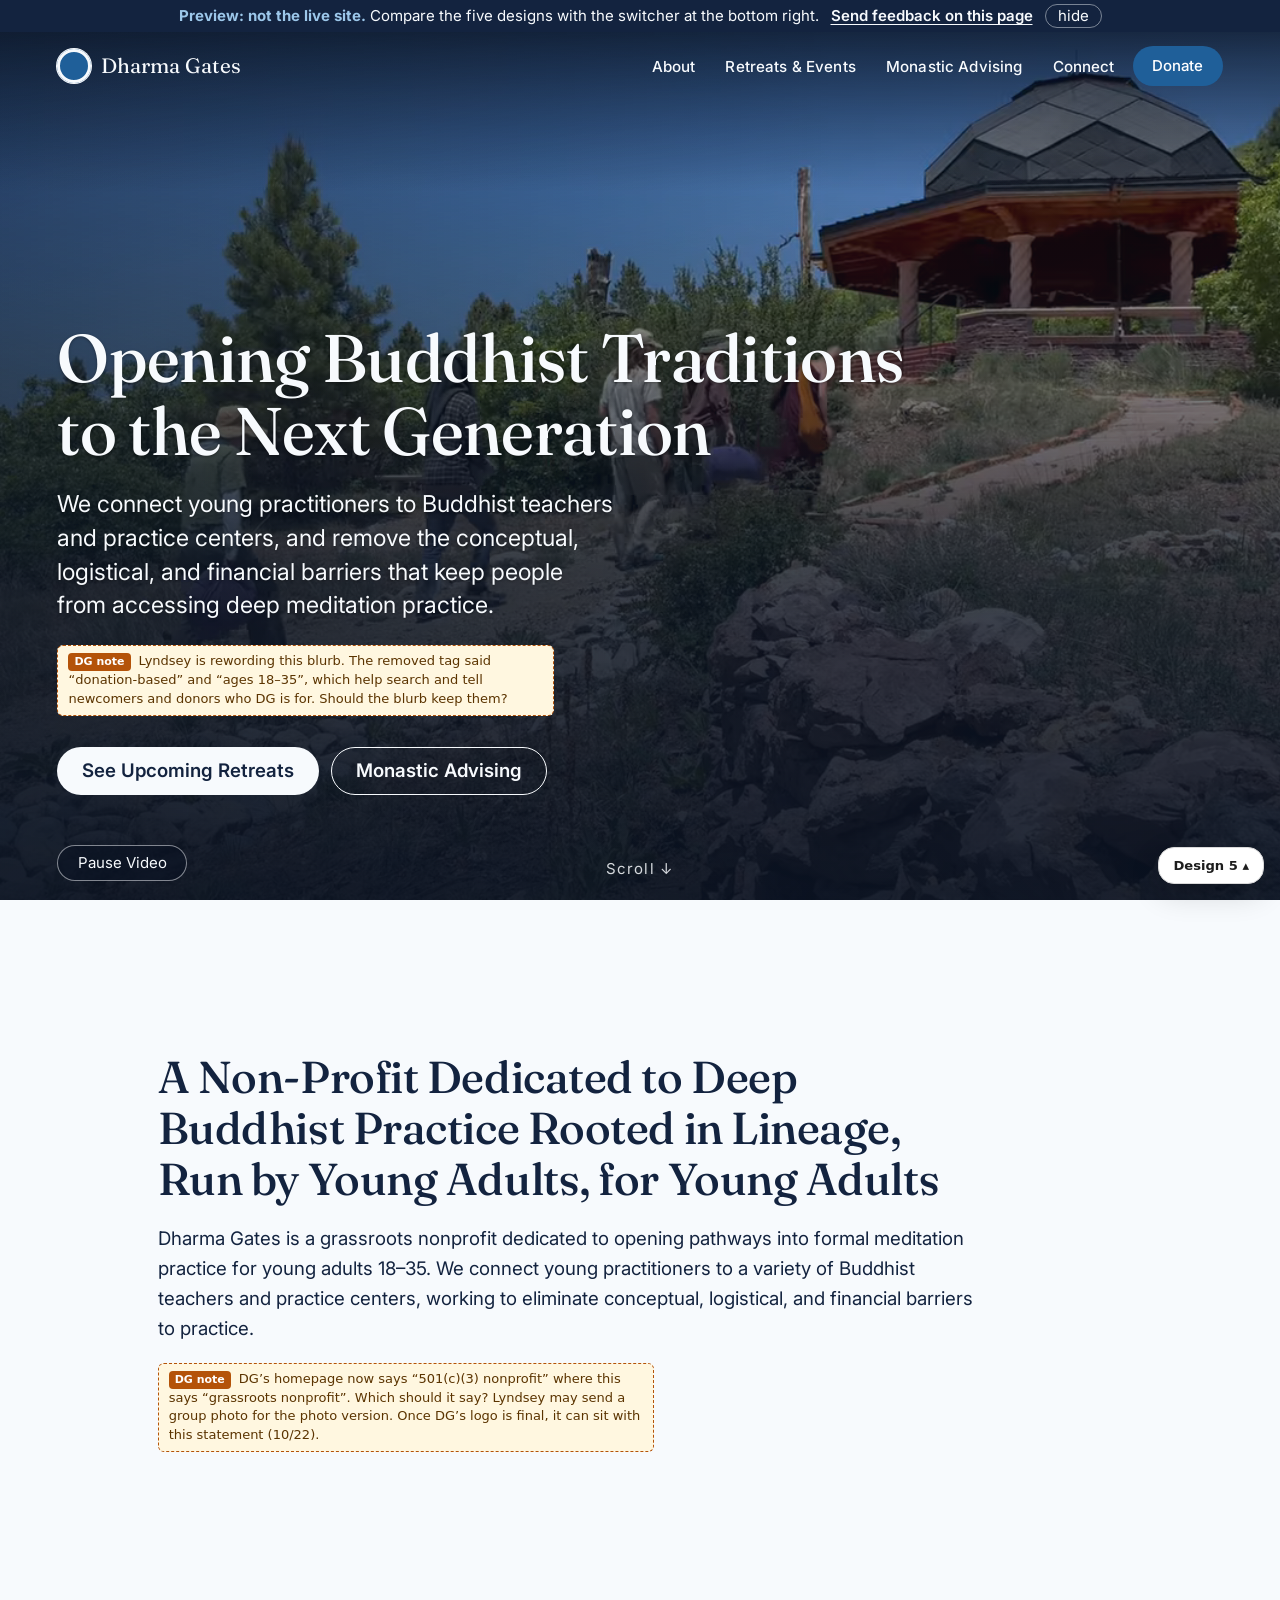
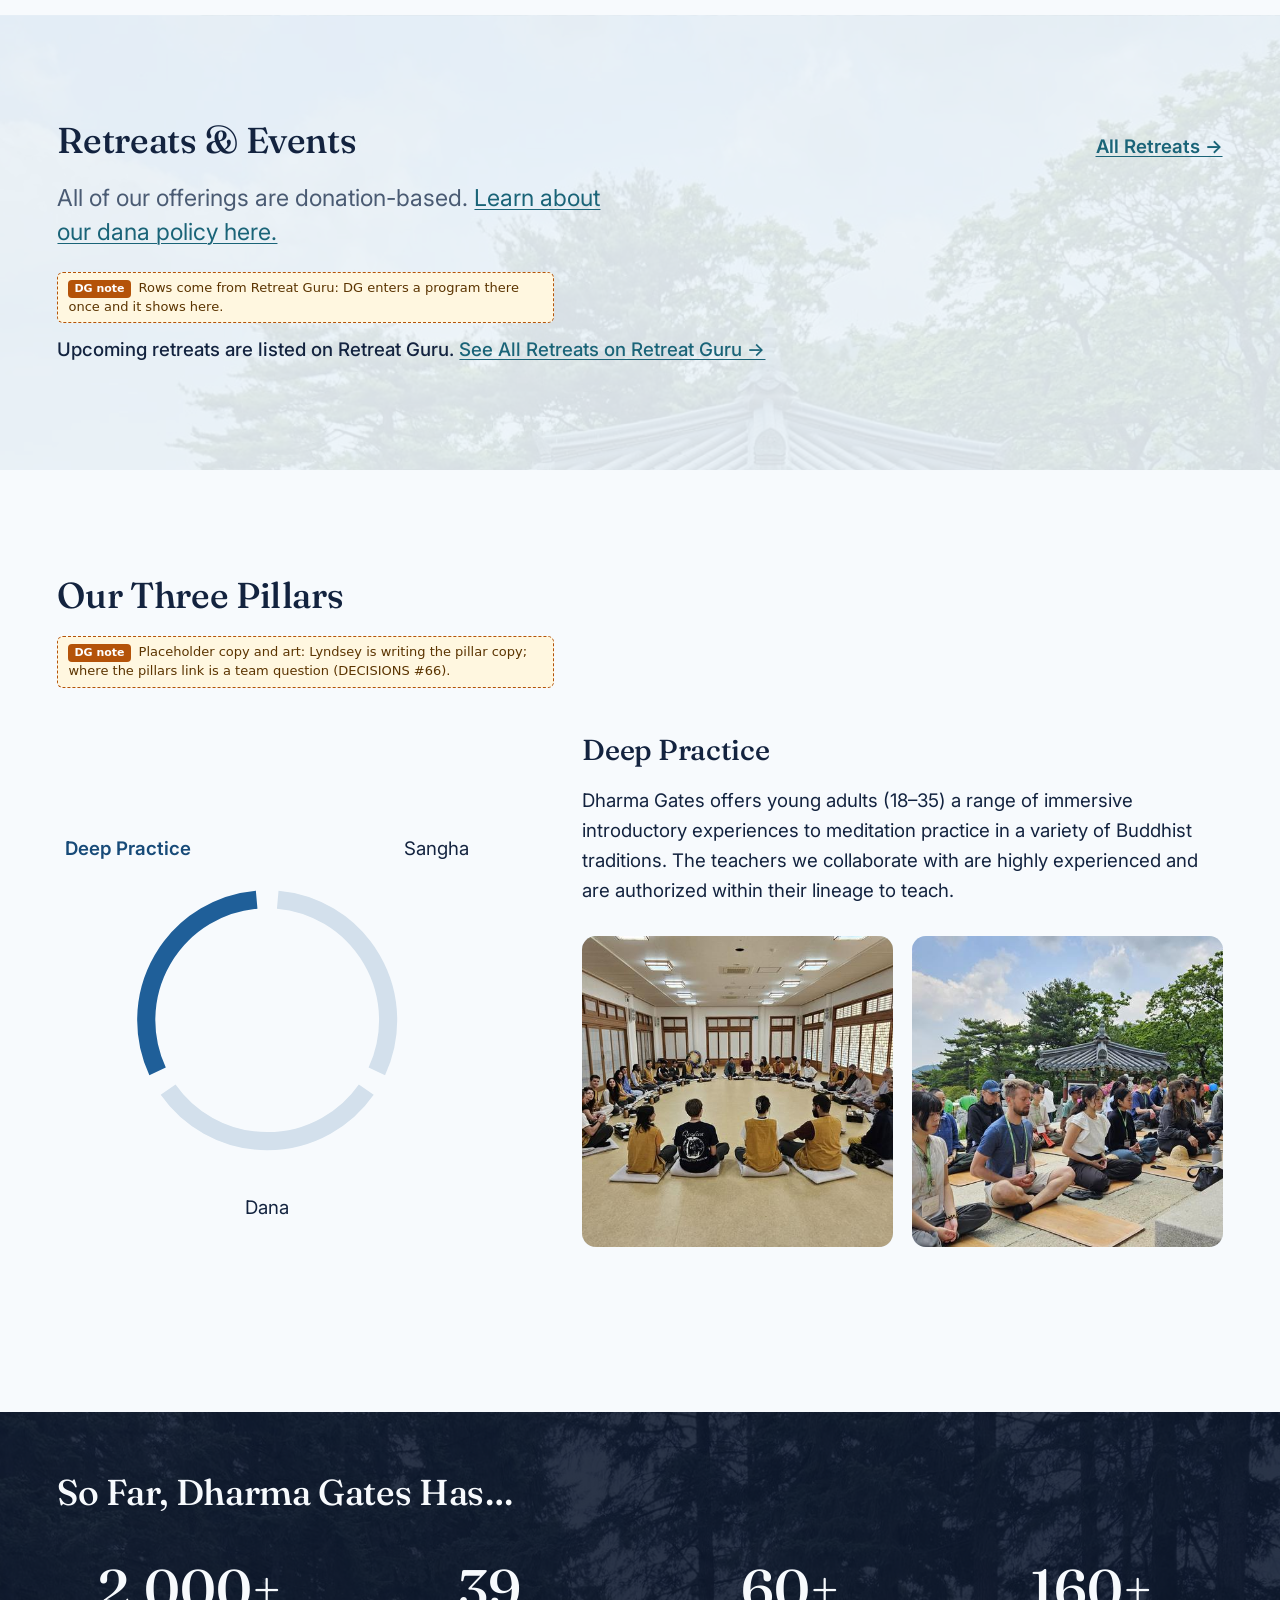
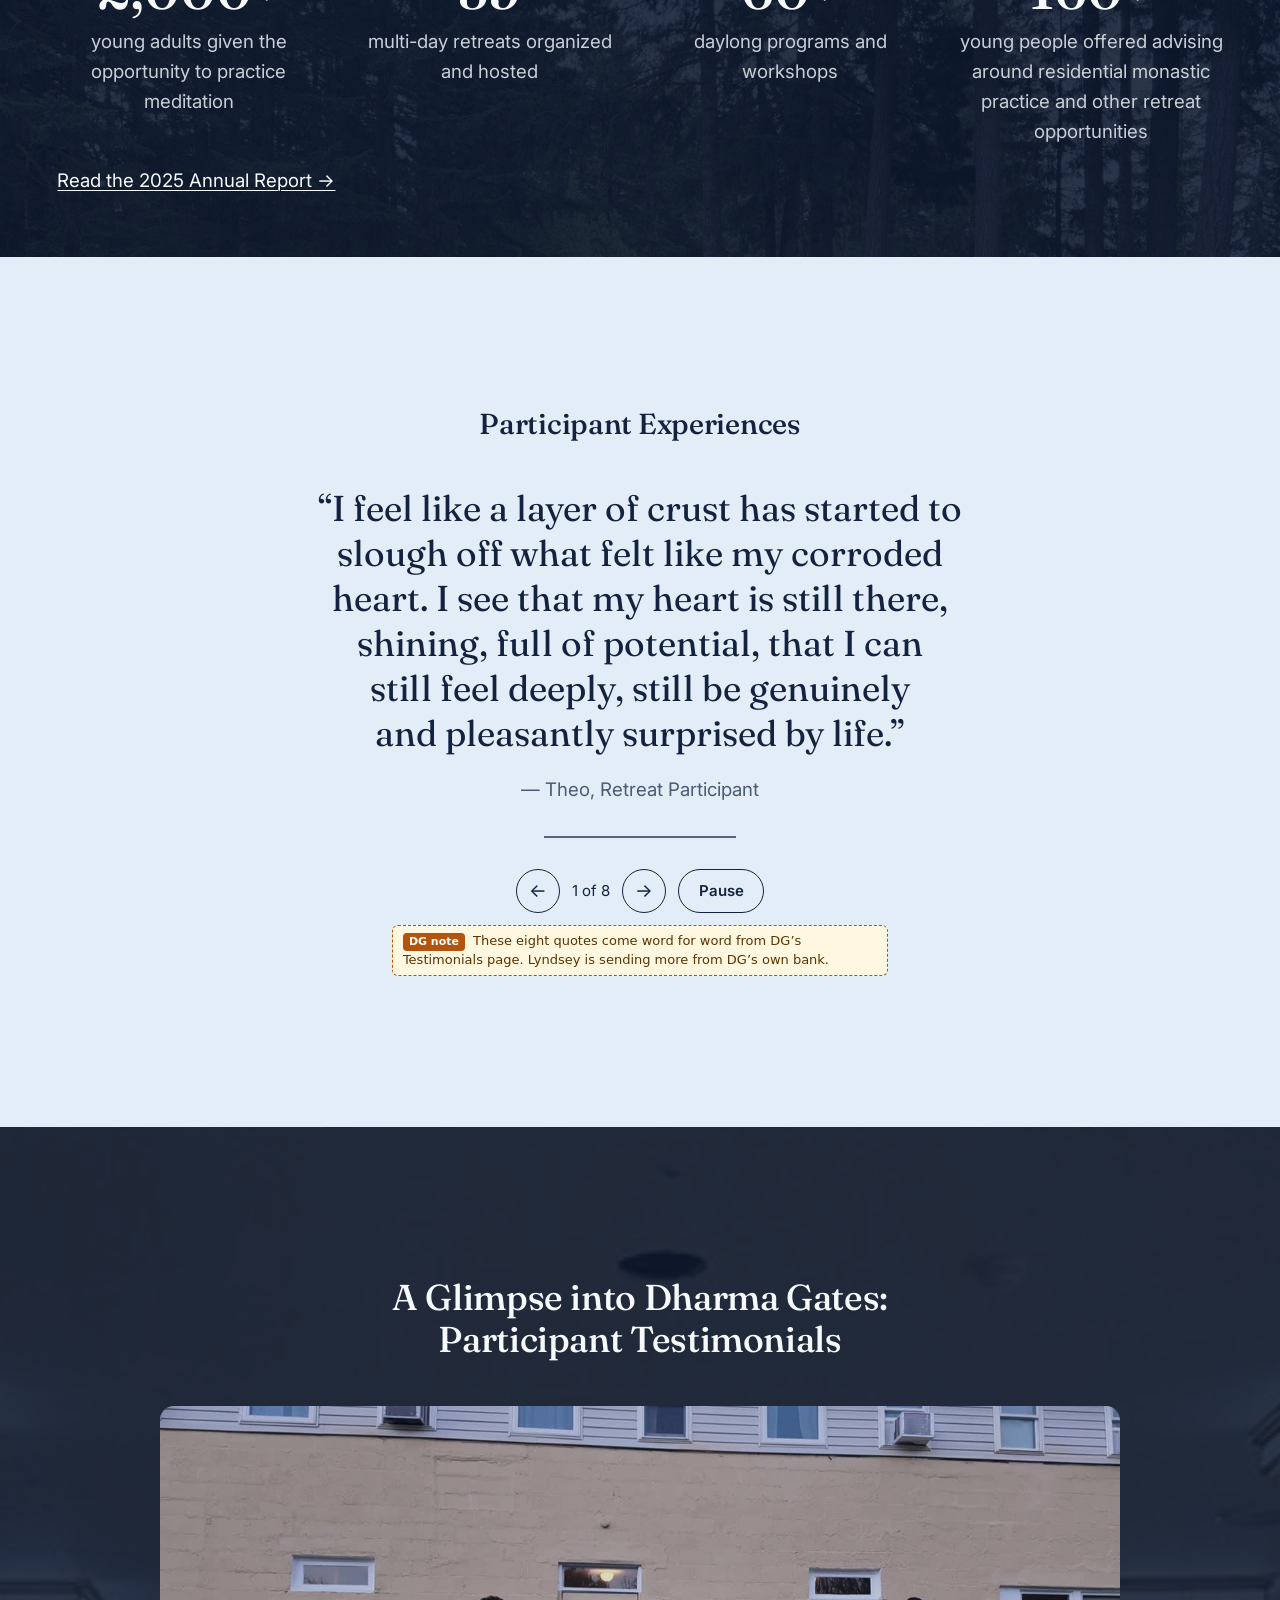
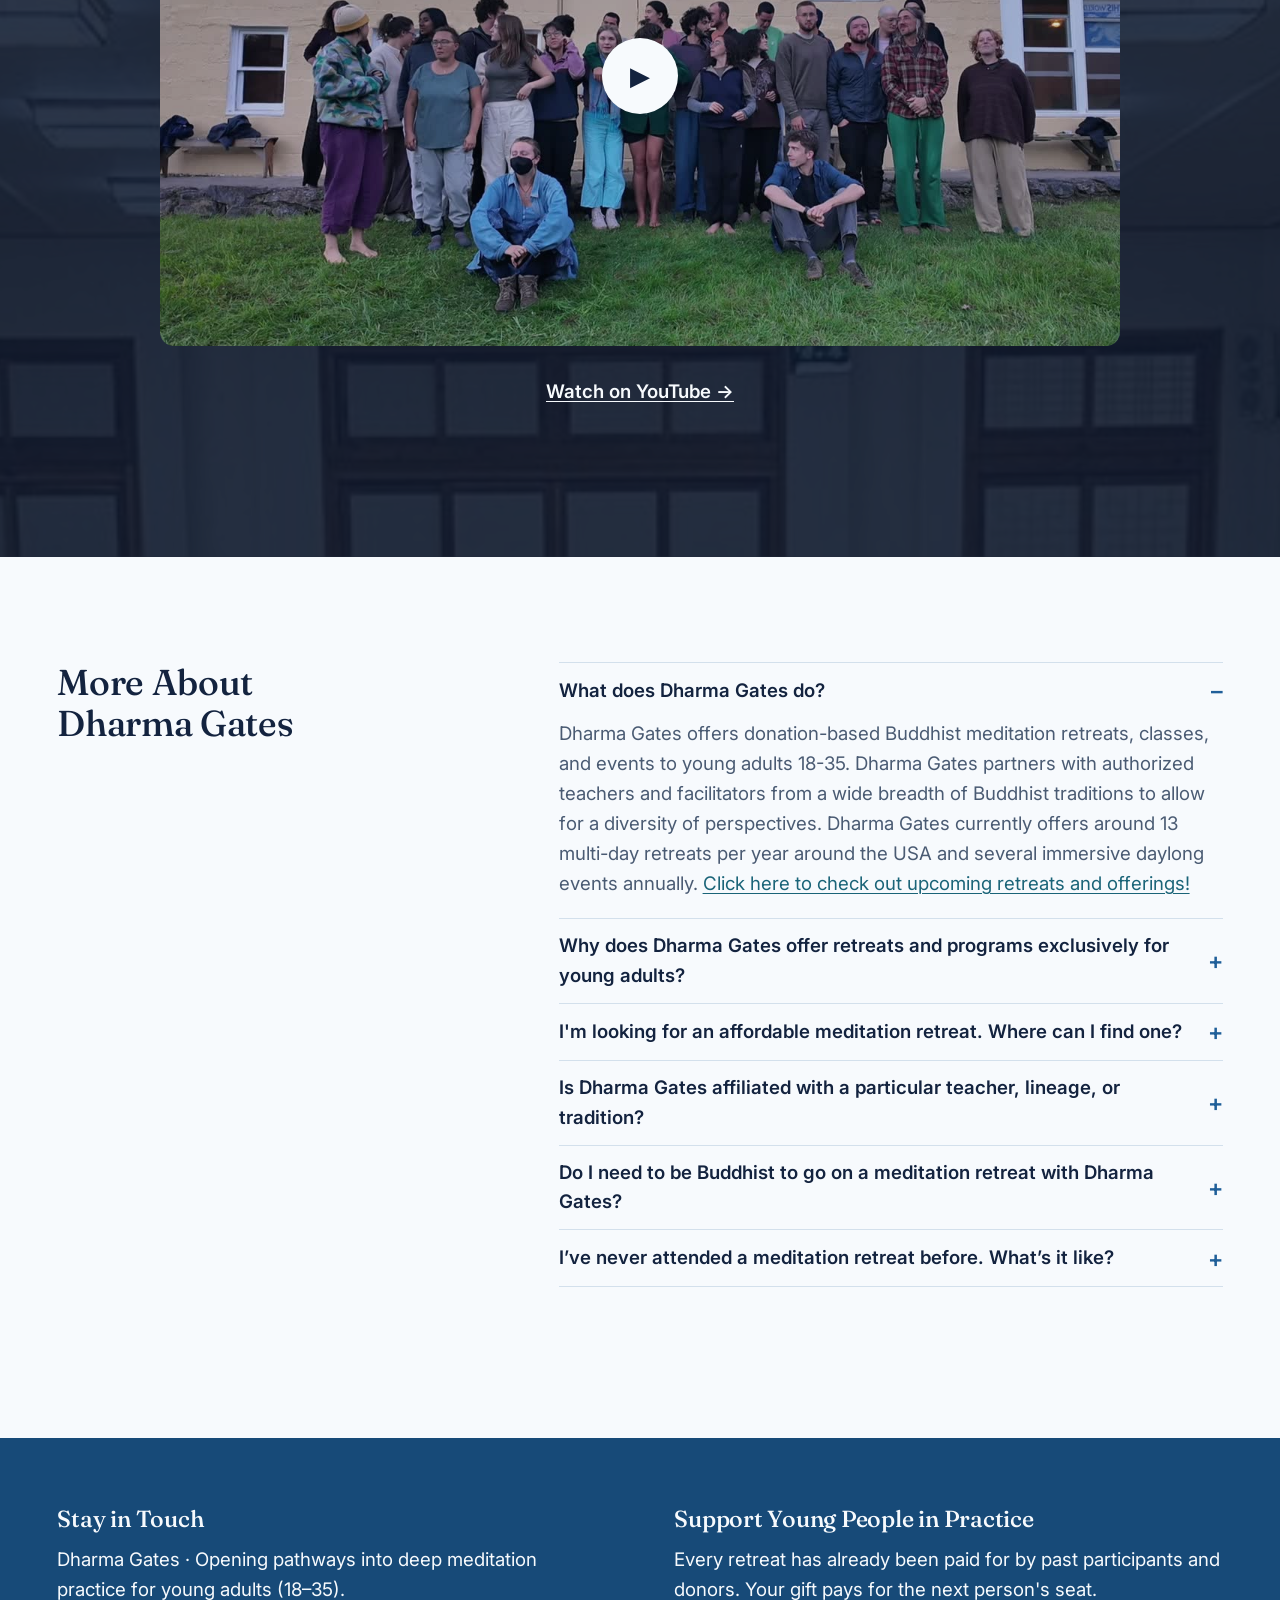
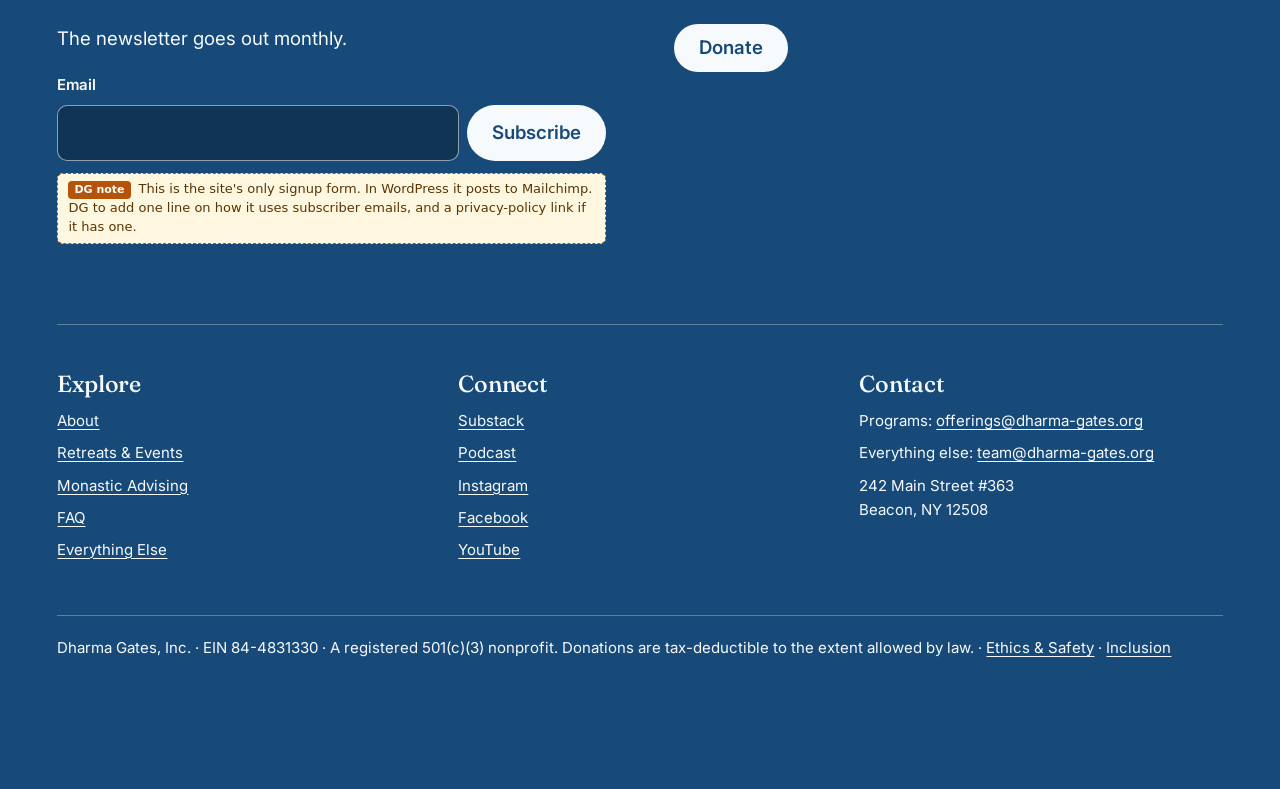
==== commit 480fe2ab: "Preview: Lyndsey's 11-11 edits Built from shnid/dharma_ghates_website edits/dg-2026-11-11 (b0a757e)." ====
--- a/index.html
+++ b/index.html
@@ -29,7 +29,7 @@
   </div>
   <div class="wrap">
     <h1 data-edit="home.hero.title">Opening Buddhist Traditions to the Next Generation</h1>
-    <p data-edit="home.hero.lead" class="lead">We connect young practitioners to Buddhist teachers and practice centers, and remove the conceptual, logistical, and financial barriers that keep people from going deep.</p>
+    <p data-edit="home.hero.lead" class="lead">We connect young practitioners to Buddhist teachers and practice centers, and remove the conceptual, logistical, and financial barriers that keep people from accessing deep meditation practice.</p>
     <p class="dg-note">Lyndsey is rewording this blurb. The removed tag said “donation-based” and “ages 18–35”, which help search and tell newcomers and donors who DG is for. Should the blurb keep them?</p>
     <div class="cta-row">
       <a data-edit="home.hero.button.1" class="btn" href="retreats.html">See Upcoming Retreats</a>
@@ -44,8 +44,8 @@
 <section id="mission" class="mission band-calm" data-variant="text">
   <div class="wrap">
     <div class="mission-text">
-      <h2 data-edit="home.mission.title">A Grassroots Nonprofit for Deep Practice</h2>
-      <p data-edit="home.mission.body">Dharma Gates is a grassroots nonprofit dedicated to opening pathways into formal meditation practice for young adults. We connect young practitioners to a variety of Buddhist teachers and practice centers, working to eliminate conceptual, logistical, and financial barriers to practice. We foster connections through which practitioners can cultivate compassion, resilience, and clarity to meet the unique challenges of our times.</p>
+      <h2 data-edit="home.mission.title">A Non-Profit Dedicated to Deep Buddhist Practice Rooted in Lineage, Run by Young Adults, for Young Adults</h2>
+      <p data-edit="home.mission.body">Dharma Gates is a grassroots nonprofit dedicated to opening pathways into formal meditation practice for young adults 18–35. We connect young practitioners to a variety of Buddhist teachers and practice centers, working to eliminate conceptual, logistical, and financial barriers to practice.</p>
       <p class="dg-note">DG’s homepage now says “501(c)(3) nonprofit” where this says “grassroots nonprofit”. Which should it say? Lyndsey may send a group photo for the photo version. Once DG’s logo is final, it can sit with this statement (10/22).</p>
     </div>
     <figure data-photo-slot="home.mission" data-aspect-desktop="4/3" data-aspect-phone="4/3" class="mission-photo frame" style="--focus: 40% 30%"><img src="assets/img/gassho-closeup-1280.jpg" srcset="assets/img/gassho-closeup-640.jpg 640w, assets/img/gassho-closeup-1280.jpg 1280w, assets/img/gassho-closeup.jpg 1920w" sizes="(min-width: 1024px) 560px, 100vw" width="1280" height="960" loading="lazy" alt="A retreat participant smiling with palms joined, others kneeling on cushions behind"></figure>
@@ -56,7 +56,7 @@
 <section data-photo-slot="home.upcoming.bg" data-aspect-desktop="1440/809" data-aspect-phone="15/46" data-photo-kind="background" id="upcoming" class="alt bg-garden">
   <div class="wrap">
     <div class="heading-row"><h2 data-edit="home.upcoming.title">Retreats &amp; Events</h2><a data-edit="home.upcoming.link" class="more-link" href="retreats.html">All Retreats →</a></div>
-    <p data-edit="home.upcoming.lead" class="lead">Every program is offered freely, by donation.</p>
+    <p class="lead"><span data-edit="home.upcoming.lead.1">All of our offerings are donation-based.</span> <a data-edit="home.upcoming.lead.2" href="about.html#dana">Learn about our dana policy here.</a></p>
     <p class="dg-note">Rows come from Retreat Guru: DG enters a program there once and it shows here.</p>
     <ol class="rg-rows" data-rg-rows data-rg-limit="3" aria-busy="true"><li class="rg-loading">Loading upcoming retreats…</li></ol>
     <noscript><p class="rg-fallback">Upcoming retreats are listed on Retreat Guru. <a href="https://dharma-gates.secure.retreat.guru/programs/" rel="noopener">See All Retreats on Retreat Guru →</a></p></noscript>
@@ -85,7 +85,7 @@
       <div class="pillar-panels">
         <div class="pillar-panel is-shown" role="tabpanel" id="pillar-practice" aria-labelledby="pillar-tab-practice" tabindex="0">
           <h3 data-edit="home.pillars.1.title">Deep Practice</h3>
-          <p data-edit="home.pillars.1.body">Dharma Gates offers young adults (18–35) a range of immersive introductory experiences to meditation practice in a variety of Buddhist traditions — in person and online, with a wide breadth of facilitators and teachers, emphasizing accessibility, diverse perspectives, and depth of training.</p>
+          <p data-edit="home.pillars.1.body">Dharma Gates offers young adults (18–35) a range of immersive introductory experiences to meditation practice in a variety of Buddhist traditions. The teachers we collaborate with are highly experienced and are authorized within their lineage to teach.</p>
           <div class="pillar-photos">
             <figure data-photo-slot="home.pillars.1.photo.1" data-aspect-desktop="1/1" data-aspect-phone="1/1" class="frame" style="--focus: 50% 55%"><img src="assets/img/circle-hall-640.jpg" srcset="assets/img/circle-hall-640.jpg 640w, assets/img/circle-hall-1280.jpg 1280w" sizes="(min-width: 1024px) 330px, 50vw" width="640" height="480" loading="lazy" alt="Retreat participants seated in a circle on cushions in a meditation hall"></figure>
             <figure data-photo-slot="home.pillars.1.photo.2" data-aspect-desktop="1/1" data-aspect-phone="1/1" class="frame" style="--focus: 50% 55%"><img src="assets/img/sitting-temple-garden-640.jpg" srcset="assets/img/sitting-temple-garden-640.jpg 640w, assets/img/sitting-temple-garden-1280.jpg 1280w" sizes="(min-width: 1024px) 330px, 50vw" width="640" height="480" loading="lazy" alt="Rows of young adults meditating outdoors on mats in a temple garden"></figure>
@@ -93,7 +93,7 @@
         </div>
         <div class="pillar-panel" role="tabpanel" id="pillar-sangha" aria-labelledby="pillar-tab-sangha" tabindex="0">
           <h3 data-edit="home.pillars.2.title">Sangha</h3>
-          <p data-edit="home.pillars.2.body">Informal gatherings and relational practices that connect practitioners with each other and with teachers, so practice doesn’t end when the retreat does.</p>
+          <p data-edit="home.pillars.2.body">The Buddha famously said that "good friends, companions, and associates are the whole of the spiritual life," and we take that to heart. The cultivation of young adult sangha is an important aspect of our mission. In addition to our in-person young adult retreats, we also offer retreat reunion calls, single-day events, a WhatsApp group chat, and informal community-building meetups.</p>
           <div class="pillar-photos">
             <figure data-photo-slot="home.pillars.2.photo.1" data-aspect-desktop="1/1" data-aspect-phone="1/1" class="frame" style="--focus: 50% 52%"><img src="assets/img/porch-table-640.jpg" srcset="assets/img/porch-table-640.jpg 480w, assets/img/porch-table-1280.jpg 960w" sizes="(min-width: 1024px) 330px, 50vw" width="480" height="640" loading="lazy" alt="Retreat participants smiling around a long table on a covered porch"></figure>
             <figure data-photo-slot="home.pillars.2.photo.2" data-aspect-desktop="1/1" data-aspect-phone="1/1" class="frame" style="--focus: 50% 28%"><img src="assets/img/three-sitters-lawn-640.jpg" srcset="assets/img/three-sitters-lawn-640.jpg 640w, assets/img/three-sitters-lawn-1280.jpg 1280w" sizes="(min-width: 1024px) 330px, 50vw" width="640" height="480" loading="lazy" alt="Three young practitioners in Zen T-shirts sitting cross-legged on a lawn, smiling"></figure>
@@ -101,7 +101,7 @@
         </div>
         <div class="pillar-panel" role="tabpanel" id="pillar-dana" aria-labelledby="pillar-tab-dana" tabindex="0">
           <h3 data-edit="home.pillars.3.title">Dana</h3>
-          <p data-edit="home.pillars.3.body">We support young adults in developing the compassion and resilience that formal meditation training cultivates, so they can serve skillfully in a world that needs it.</p>
+          <p data-edit="home.pillars.3.body">In an effort to support accessibility, all of our events are offered in the spirit of dana, or generosity.</p>
           <div class="pillar-photos">
             <figure data-photo-slot="home.pillars.3.photo.1" data-aspect-desktop="1/1" data-aspect-phone="1/1" class="frame" style="--focus: 50% 47%"><img src="assets/img/group-hillside-640.jpg" srcset="assets/img/group-hillside-640.jpg 640w, assets/img/group-hillside-1280.jpg 1280w" sizes="(min-width: 1024px) 330px, 50vw" width="640" height="480" loading="lazy" alt="A group of retreat participants and a monk gathered on a green hillside"></figure>
             <figure data-photo-slot="home.pillars.3.photo.2" data-aspect-desktop="1/1" data-aspect-phone="1/1" class="frame" style="--focus: 50% 55%"><img src="assets/img/group-hall-monastics-640.jpg" srcset="assets/img/group-hall-monastics-640.jpg 640w, assets/img/group-hall-monastics-1280.jpg 1280w" sizes="(min-width: 1024px) 330px, 50vw" width="640" height="480" loading="lazy" alt="Retreat participants with palms joined beside monastic teachers in a meditation hall"></figure>
@@ -120,7 +120,7 @@
       <div class="stat"><b data-edit="home.impact.1.number" data-count>2,000+</b><span data-edit="home.impact.1.label">young adults given the opportunity to practice meditation</span></div>
       <div class="stat"><b data-edit="home.impact.2.number" data-count>39</b><span data-edit="home.impact.2.label">multi-day retreats organized and hosted</span></div>
       <div class="stat"><b data-edit="home.impact.3.number" data-count>60+</b><span data-edit="home.impact.3.label">daylong programs and workshops</span></div>
-      <div class="stat"><b data-edit="home.impact.4.number" data-count>160+</b><span data-edit="home.impact.4.label">people guided toward residential monastic practice and other retreat opportunities</span></div>
+      <div class="stat"><b data-edit="home.impact.4.number" data-count>160+</b><span data-edit="home.impact.4.label">young people offered advising around residential monastic practice and other retreat opportunities</span></div>
     </div>
     <p class="stats-links"><a data-edit="home.impact.link.1" href="https://drive.google.com/file/d/1kafeKZ0UKrEHHXqKRH3snNZaPnFQyqST/view?usp=sharing" rel="noopener">Read the 2025 Annual Report →</a><a data-edit="home.impact.link.2" href="impact.html" data-impact-only>See Our Impact →</a></p>
   </div>
@@ -132,17 +132,19 @@
     <h2 data-edit="home.stories.title">Participant Experiences</h2>
     <div data-placement="home" class="carousel" data-carousel role="region" aria-roledescription="carousel" aria-label="Participant experiences">
       <div class="track" aria-live="polite">
-        <figure class="slide on"><blockquote><p>“Incredible. It cracked my heart open.”</p></blockquote><figcaption>— Nomi, retreat participant</figcaption></figure>
-        <figure class="slide"><blockquote><p>“One of the most transformational weeks of my life.”</p></blockquote><figcaption>— retreat participant</figcaption></figure>
-        <figure class="slide"><blockquote><p>“This retreat felt like holy medicine.”</p></blockquote><figcaption>— Rachel, retreat participant</figcaption></figure>
-        <figure class="slide"><blockquote><p>“It brought me home to who I’ve always been.”</p></blockquote><figcaption>— Michaela, retreat participant</figcaption></figure>
-        <figure class="slide"><blockquote><p>“Never knew how powerful it is to sit with community in silence.”</p></blockquote><figcaption>— Toni, retreat participant</figcaption></figure>
-        <figure class="slide"><blockquote><p>“Would not be accessible without the low cost — grateful for the opportunity.”</p></blockquote><figcaption>— Rebecca, retreat participant</figcaption></figure>
+        <figure class="slide on"><blockquote><p>“I feel like a layer of crust has started to slough off what felt like my corroded heart. I see that my heart is still there, shining, full of potential, that I can still feel deeply, still be genuinely and pleasantly surprised by life.”</p></blockquote><figcaption>— Theo, Retreat Participant</figcaption></figure>
+        <figure class="slide"><blockquote><p>“In the most cliché phrase - it changed my life, but maybe not even that. It brought me home to who I've always been &amp; who I will always be. This retreat brought me home.“</p></blockquote><figcaption>— Michaela, Retreat Participant</figcaption></figure>
+        <figure class="slide"><blockquote><p>“This retreat reminded me of the beauty and awe of life and the effectiveness of dharma practice as a tool to understand that.”</p></blockquote><figcaption>— Nate, Retreat Participant</figcaption></figure>
+        <figure class="slide"><blockquote><p>“I didn't have an actual baseline understanding of what it meant to meditate, not truly. This retreat has really helped to bolster a sense of deep understanding. There is great value in deep meditation practice.”</p></blockquote><figcaption>— Valerie, Retreat Participant</figcaption></figure>
+        <figure class="slide"><blockquote><p>“My first meditation retreat experience in community with other young people - I found it refreshing, inspiring, invigorating and hopeful.”</p></blockquote><figcaption>— David, Retreat Participant</figcaption></figure>
+        <figure class="slide"><blockquote><p>“Truly magical. Historically, I have practiced meditation solo, I never knew how powerful it could be to sit with a community and how close I could feel with others through silence.”</p></blockquote><figcaption>— Toni, Retreat Participant</figcaption></figure>
+        <figure class="slide"><blockquote><p>“I feel very grateful to have recieved this opportunity that would not have been accessible for me if there were a cost. I can and am honored to take the lessons I received and now go out and share them with those I serve.”</p></blockquote><figcaption>— Rebecca, Retreat Participant</figcaption></figure>
+        <figure class="slide"><blockquote><p>I never even thought about retreats before this because of how expensive they were. This changed my life, and will continue to change it.”</p></blockquote><figcaption>— Taia, Retreat Participant</figcaption></figure>
       </div>
       <div class="progress" aria-hidden="true"><span></span></div>
-      <div class="ctrls"><button type="button" data-prev aria-label="Previous quote">←</button><span data-counter>1 of 6</span><button type="button" data-next aria-label="Next quote">→</button></div>
-    </div>
-    <p class="dg-note">These six quotes are shortened from DG’s Testimonials page. Lyndsey is sending longer ones from DG’s bank.</p>
+      <div class="ctrls"><button type="button" data-prev aria-label="Previous quote">←</button><span data-counter>1 of 8</span><button type="button" data-next aria-label="Next quote">→</button></div>
+    </div>
+    <p class="dg-note">These eight quotes come word for word from DG’s Testimonials page. Lyndsey is sending more from DG’s own bank.</p>
   </div>
 </section>
 
@@ -150,9 +152,7 @@
      then site.js swaps the poster for the youtube-nocookie.com player. The .MOV never goes on the site. -->
 <section data-photo-slot="home.watch.bg" data-aspect-desktop="1440/1244" data-aspect-phone="390/706" data-photo-kind="background" id="watch" class="dark bg-hall band-calm watch">
   <div class="wrap">
-    <h2 data-edit="home.watch.title">A Glimpse into Dharma Gates: How Young People Feel About Our Retreats</h2>
-    <p data-edit="home.watch.lead" class="lead">Participants share, in their own words, what they found on retreat.</p>
-    <p class="dg-note">Draft copy.</p>
+    <h2 data-edit="home.watch.title">A Glimpse into Dharma Gates: Participant Testimonials</h2>
     <div data-photo-slot="home.watch.poster" data-aspect-desktop="16/9" data-aspect-phone="87/49" class="video-slot" data-youtube-id="c-C923ScoNA" data-title="A Glimpse into Dharma Gates: How Young People Feel About Our Retreats">
       <img src="assets/video/fundraiser-poster.jpg" width="1280" height="720" loading="lazy" alt="Retreat participants gathered for a group photo on a lawn">
       <button type="button" class="play" aria-label="Play the video: A Glimpse into Dharma Gates">▶</button>
@@ -172,10 +172,10 @@
       </details>
       <details>
         <summary data-edit="home.faq.2.q">Why does Dharma Gates offer retreats and programs exclusively for young adults?</summary>
-        <p data-edit="home.faq.2.a">Dharma Gates believes in creating the most welcoming environment possible to invite young adults into deep practice. That means creating spaces where young people can practice among peers who share similar life questions and concerns as them. Dharma Gates also recognizes the economic insecurities young adults often face, which can make it difficult to attend a meditation retreat, which is why the organization offers retreats by donation to young people.</p>
-      </details>
-      <details>
-        <summary data-edit="home.faq.3.q">Where can I find an affordable meditation retreat?</summary>
+        <p data-edit="home.faq.2.a">Dharma Gates believes in creating the most welcoming environment possible to invite young adults into deep practice. That means designing spaces where young people can practice among peers who share similar life questions and concerns as them.</p>
+      </details>
+      <details>
+        <summary data-edit="home.faq.3.q">I'm looking for an affordable meditation retreat. Where can I find one?</summary>
         <p><span data-edit="home.faq.3.a.1">All meditation retreats run by Dharma Gates are entirely donation-based. The mission of Dharma Gates is to create financially-accessible, high quality meditation offerings for young adults 18-35. All retreats and programs by Dharma Gates are offered by</span> <em data-edit="home.faq.3.a.2">dana</em><span data-edit="home.faq.3.a.3">, which is a Pali word for generosity. For more information about our dana-culture,</span> <a data-edit="home.faq.3.a.4" href="about.html#dana">click here.</a></p>
       </details>
       <details>
--- a/assets/site.css
+++ b/assets/site.css
@@ -124,16 +124,16 @@
 /* V3 Ink (wildcard): sumi black on cool rice-paper white, one vermilion accent like a seal stamp. No beige. */
 html[data-design="v3"] {
   --paper: #f5f5f3;
-  --paper-2: #e8e8e5;
-  --ink: #141414;
-  --accent-ink: #8f2a17;
+  --paper-2: #e6e5e5;
+  --ink: #344e6f;
+  --accent-ink: #354e6f;
   --muted: #545452;
-  --accent: #b3361f;
+  --accent: #264581;
   --sage: #8f2a17;
   --sage-soft: #f4e4df;
   --line: #dcdcd8;
   --on-dark-label: #f2a690;
-  --footer-bg: #8f2a17;
+  --footer-bg: #354e6f;
 }
 
 /* ---------- Base ---------- */
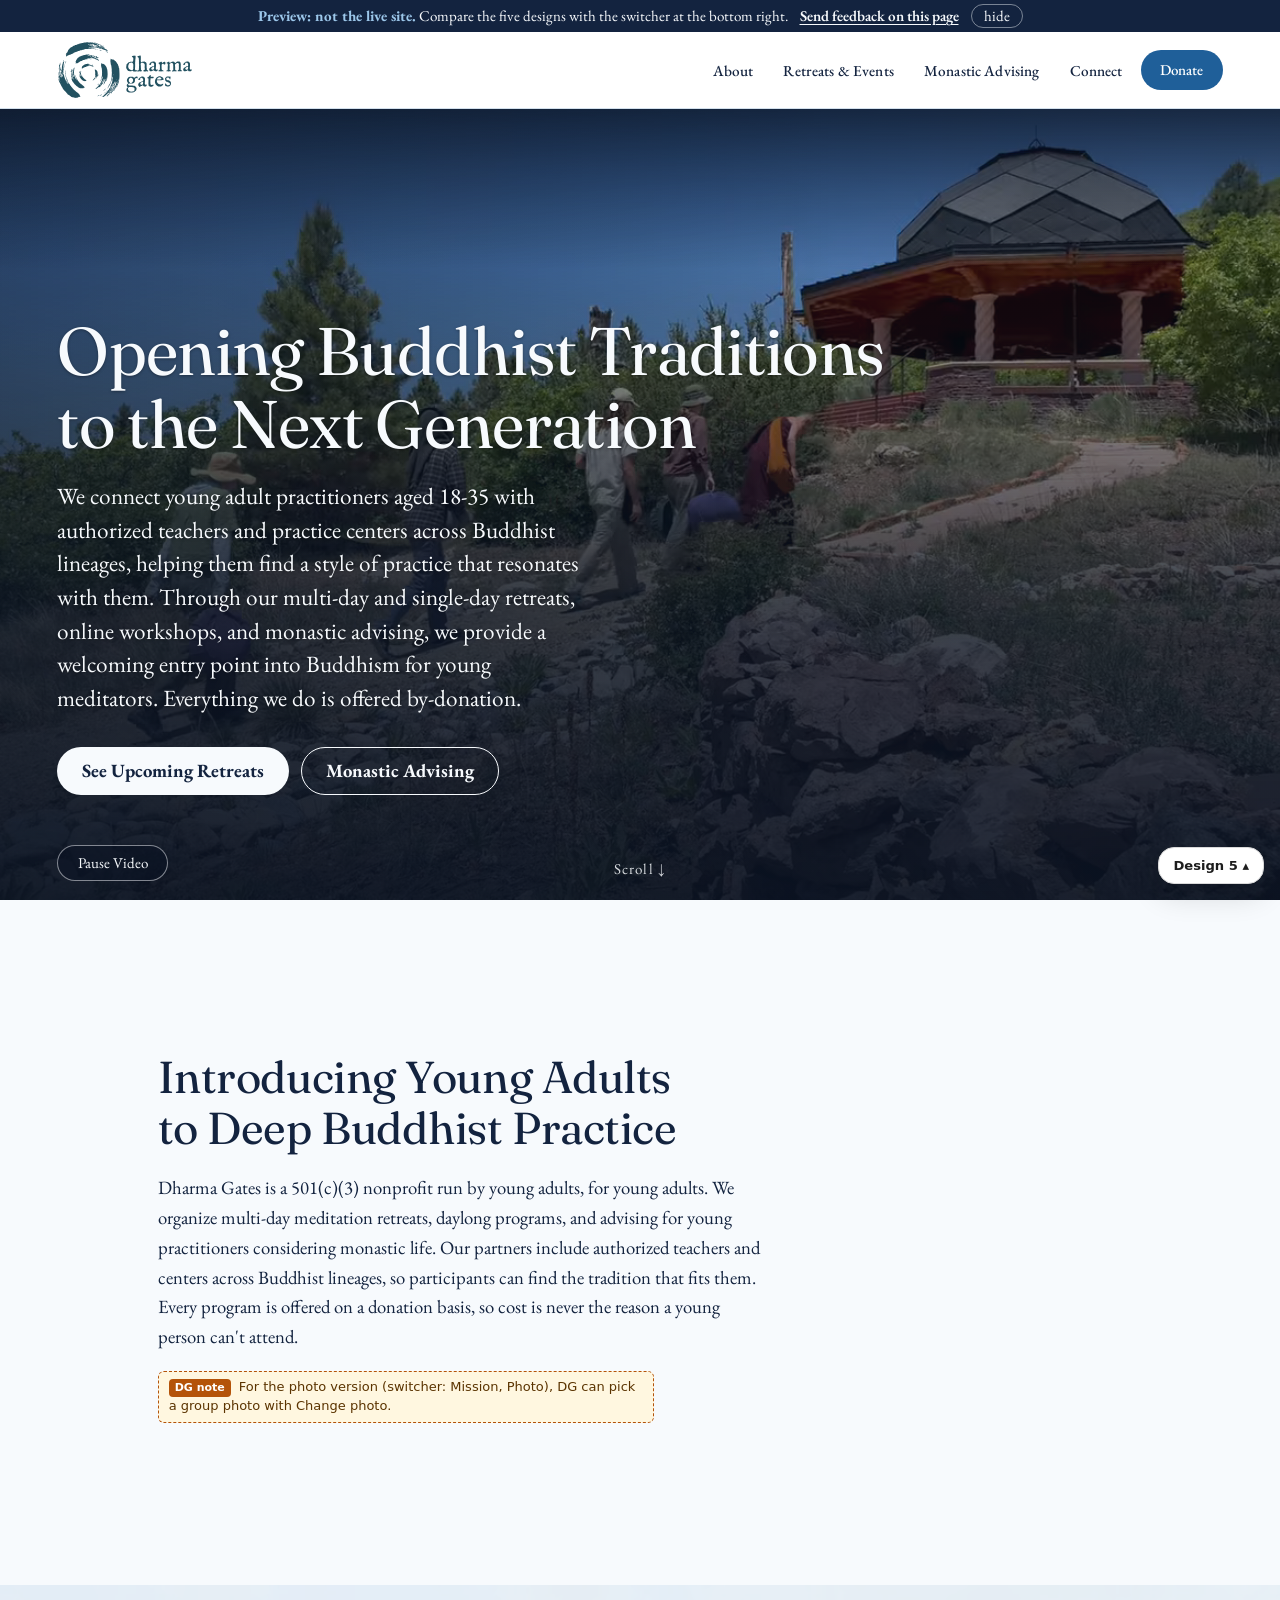
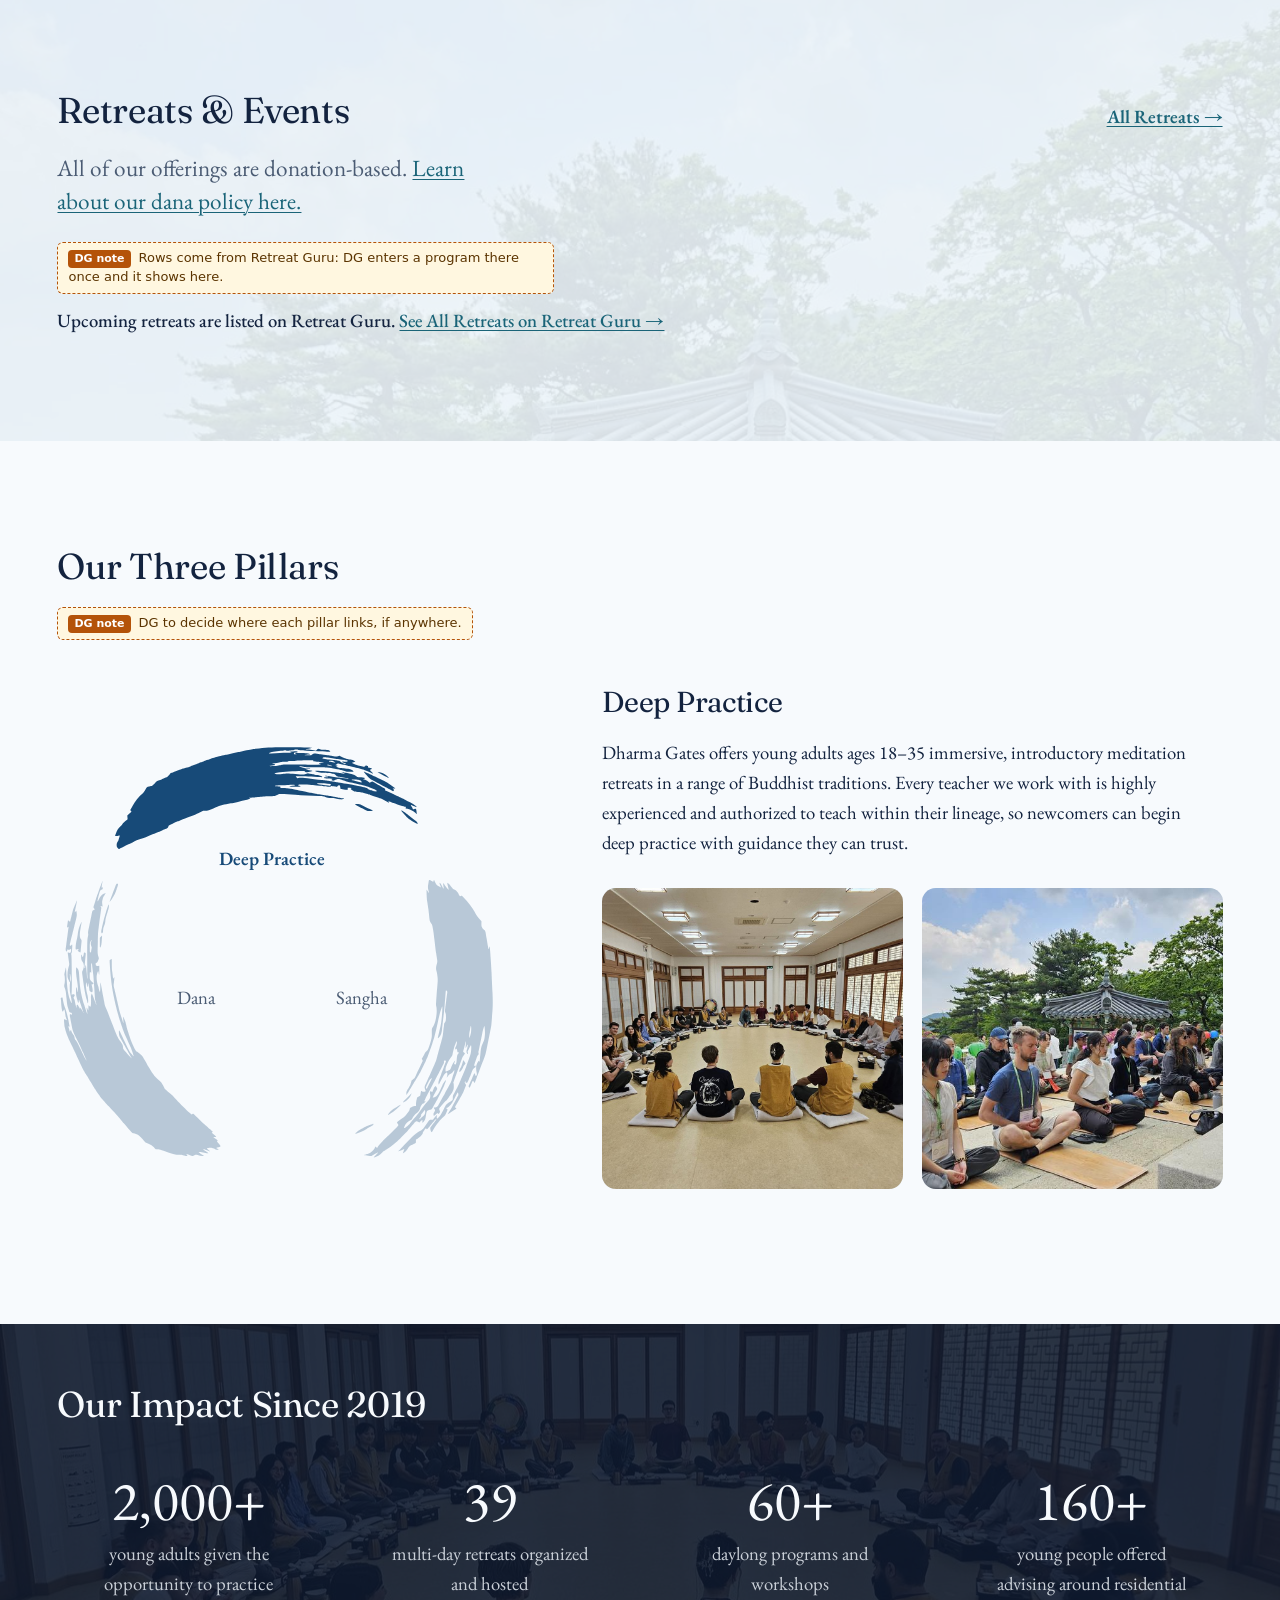
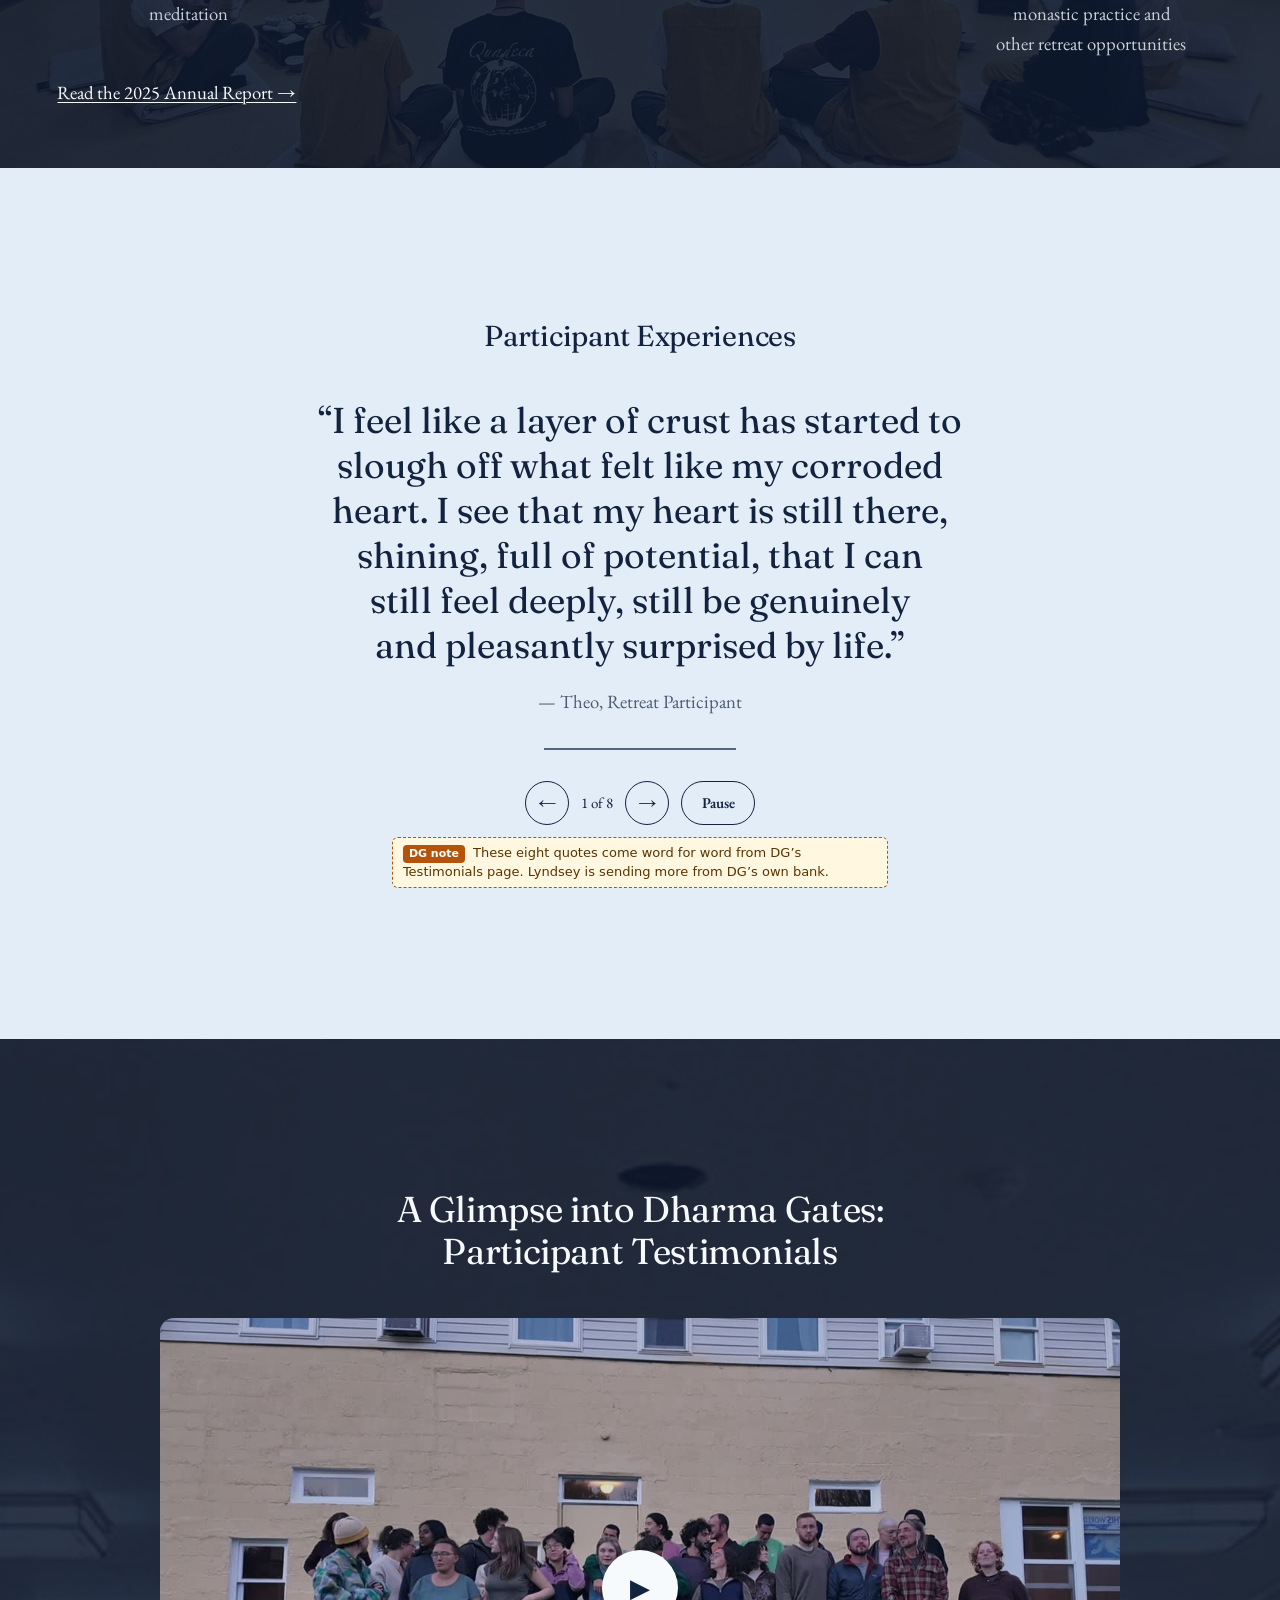
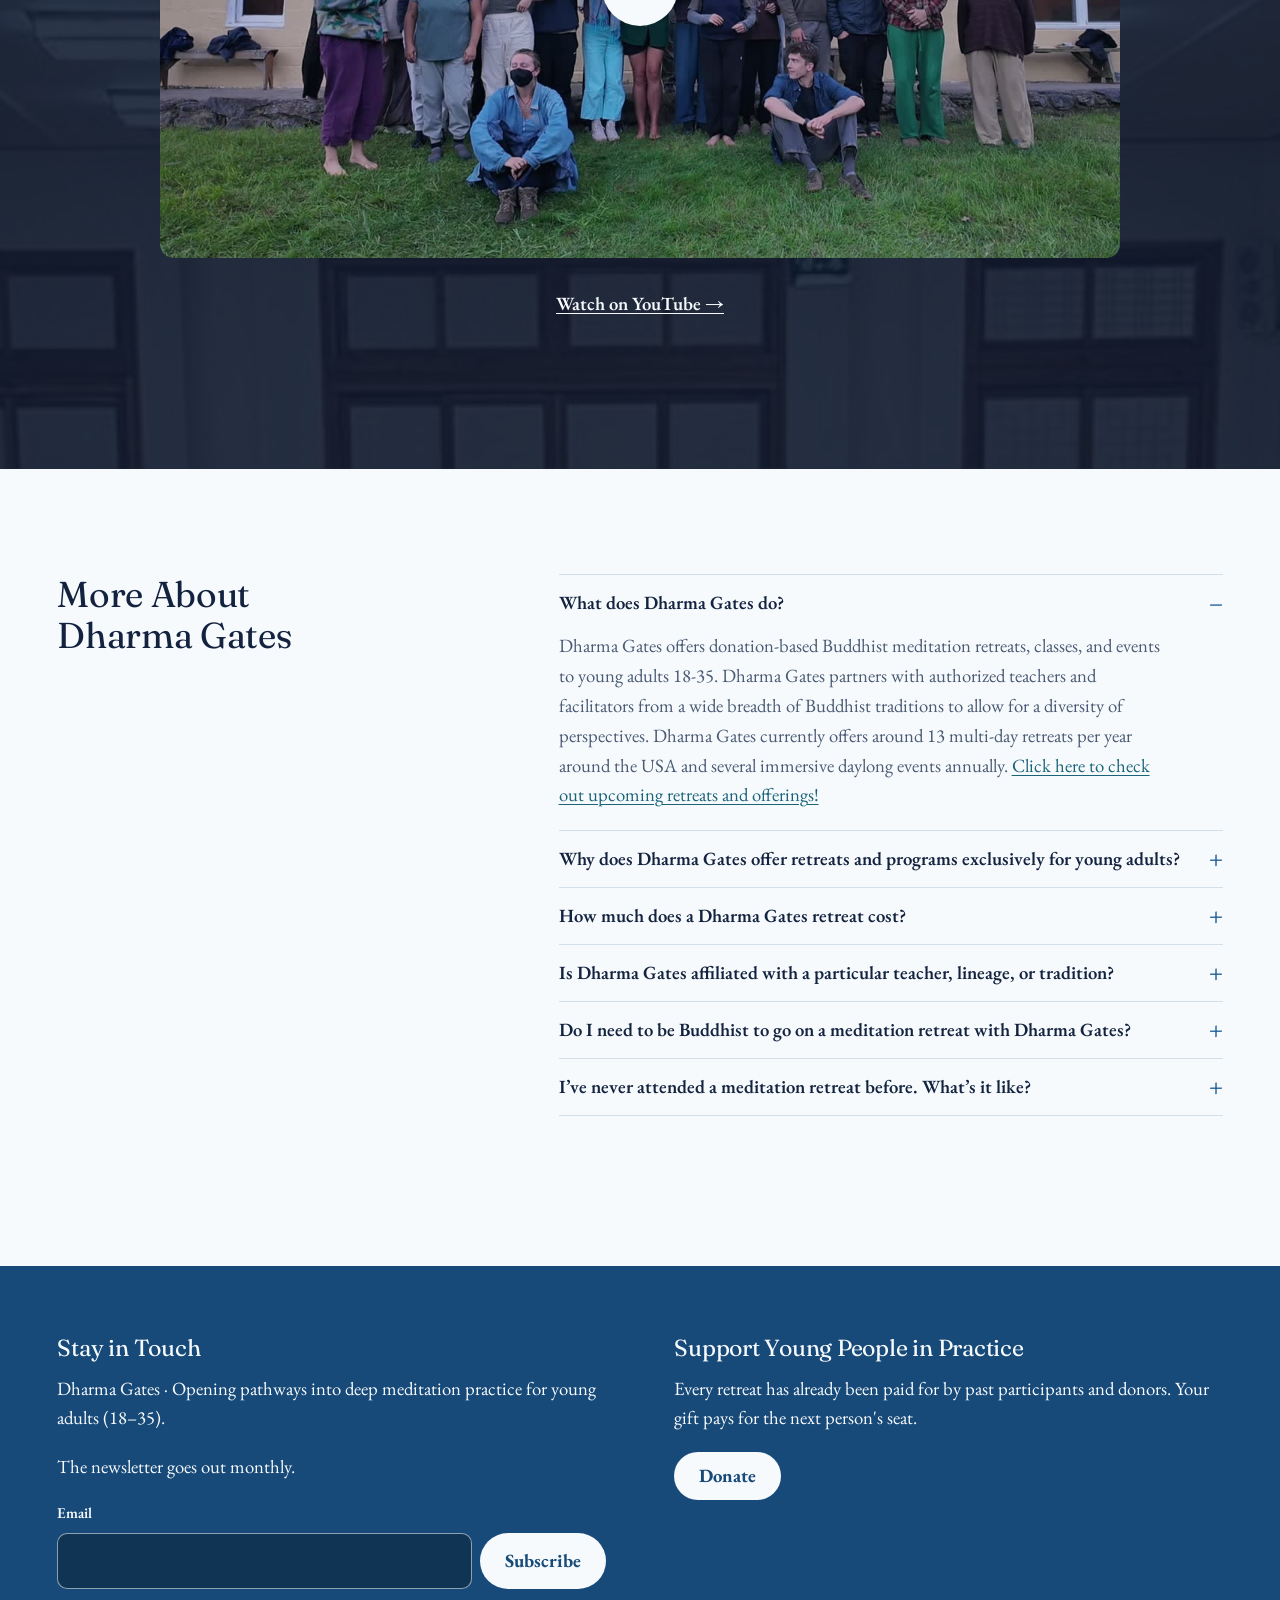
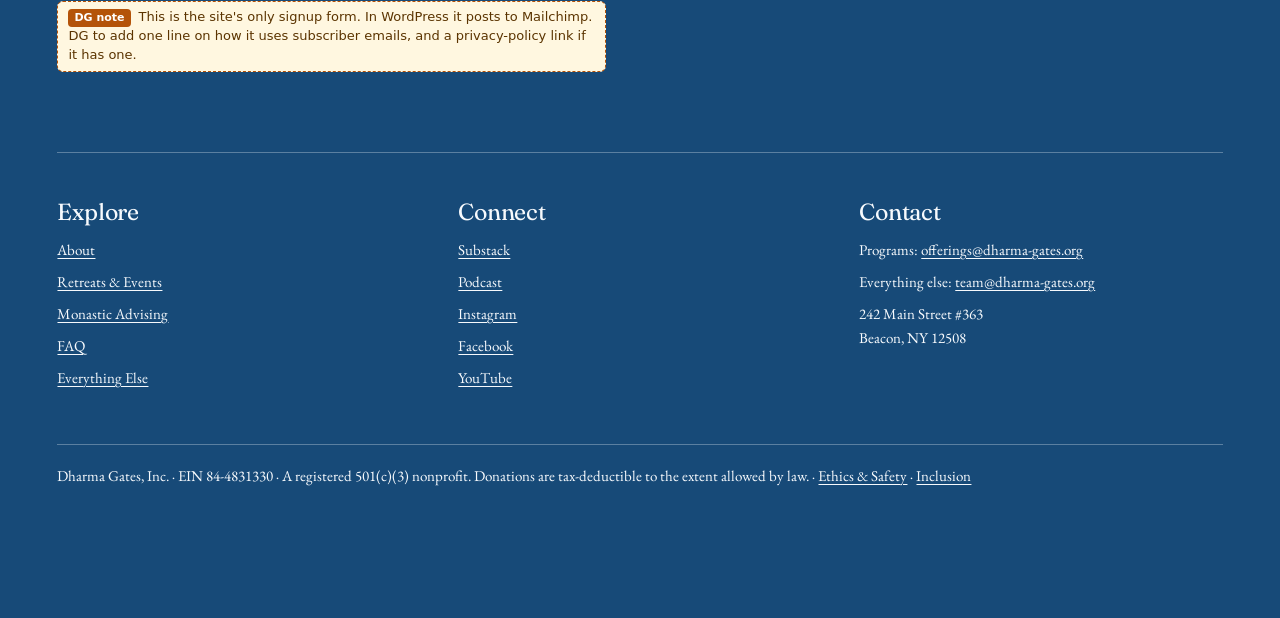
==== commit 0cf4176b: "Preview: the logo, a white top bar, brushstroke pillars and new editing tools The placeholder logo i" ====
--- a/index.html
+++ b/index.html
@@ -9,6 +9,7 @@
 <meta name="description" content="Dharma Gates is a 501(c)(3) nonprofit dedicated to opening pathways into deep meditation training for young adults (18–35), offered on a donation basis.">
 <link rel="preconnect" href="https://fonts.googleapis.com">
 <link href="https://fonts.googleapis.com/css2?family=Fraunces:opsz,wght@9..144,400;9..144,500&family=Inter:wght@400;500;600&display=swap" rel="stylesheet">
+<link data-my-edits="fonts" href="https://fonts.googleapis.com/css2?family=EB%20Garamond:wght@400;500;600;700;800&family=IM%20Fell%20English:wght@400&display=swap" rel="stylesheet">
 <link rel="stylesheet" href="assets/site.css">
 <!-- before the first paint: the design version, switcher states and the colors and fonts from "my edits", so nothing flashes -->
 <script src="assets/boot.js"></script>
@@ -16,8 +17,8 @@
 <body data-page="index.html" data-nav="a">
 <main id="main">
 
-<!-- HERO · full-bleed media with text on top + scroll cue (The Returning). The header overlays it, transparent until
-     the page scrolls. The still photo is the fallback; a muted ~5s loop from Lyndsey's fundraiser video fades in over it
+<!-- HERO · full-bleed media with text on top + scroll cue (The Returning). It starts below the white top bar (with the
+     switcher's see-through top bar, the header overlays it, transparent until the page scrolls). The still photo is the fallback; a muted ~5s loop from Lyndsey's fundraiser video fades in over it
      once the page has loaded (site.js). -->
 <section class="hero bleed">
   <div data-photo-slot="home.hero" data-aspect-desktop="1440/868" data-aspect-phone="390/812" class="media">
@@ -29,8 +30,7 @@
   </div>
   <div class="wrap">
     <h1 data-edit="home.hero.title">Opening Buddhist Traditions to the Next Generation</h1>
-    <p data-edit="home.hero.lead" class="lead">We connect young practitioners to Buddhist teachers and practice centers, and remove the conceptual, logistical, and financial barriers that keep people from accessing deep meditation practice.</p>
-    <p class="dg-note">Lyndsey is rewording this blurb. The removed tag said “donation-based” and “ages 18–35”, which help search and tell newcomers and donors who DG is for. Should the blurb keep them?</p>
+    <p data-edit="home.hero.lead" class="lead">We connect young adult practitioners aged 18-35 with authorized teachers and practice centers across Buddhist lineages, helping them find a style of practice that resonates with them. Through our multi-day and single-day retreats, online workshops, and monastic advising, we provide a welcoming entry point into Buddhism for young meditators. Everything we do is offered by-donation.</p>
     <div class="cta-row">
       <a data-edit="home.hero.button.1" class="btn" href="retreats.html">See Upcoming Retreats</a>
       <a data-edit="home.hero.button.2" class="btn ghost" href="monastic-advising.html">Monastic Advising</a>
@@ -44,9 +44,9 @@
 <section id="mission" class="mission band-calm" data-variant="text">
   <div class="wrap">
     <div class="mission-text">
-      <h2 data-edit="home.mission.title">A Non-Profit Dedicated to Deep Buddhist Practice Rooted in Lineage, Run by Young Adults, for Young Adults</h2>
-      <p data-edit="home.mission.body">Dharma Gates is a grassroots nonprofit dedicated to opening pathways into formal meditation practice for young adults 18–35. We connect young practitioners to a variety of Buddhist teachers and practice centers, working to eliminate conceptual, logistical, and financial barriers to practice.</p>
-      <p class="dg-note">DG’s homepage now says “501(c)(3) nonprofit” where this says “grassroots nonprofit”. Which should it say? Lyndsey may send a group photo for the photo version. Once DG’s logo is final, it can sit with this statement (10/22).</p>
+      <h2 data-edit="home.mission.title">Introducing Young Adults to Deep Buddhist Practice</h2>
+      <p data-edit="home.mission.body">Dharma Gates is a 501(c)(3) nonprofit run by young adults, for young adults. We organize multi-day meditation retreats, daylong programs, and advising for young practitioners considering monastic life. Our partners include authorized teachers and centers across Buddhist lineages, so participants can find the tradition that fits them. Every program is offered on a donation basis, so cost is never the reason a young person can't attend.</p>
+      <p class="dg-note">For the photo version (switcher: Mission, Photo), DG can pick a group photo with Change photo.</p>
     </div>
     <figure data-photo-slot="home.mission" data-aspect-desktop="4/3" data-aspect-phone="4/3" class="mission-photo frame" style="--focus: 40% 30%"><img src="assets/img/gassho-closeup-1280.jpg" srcset="assets/img/gassho-closeup-640.jpg 640w, assets/img/gassho-closeup-1280.jpg 1280w, assets/img/gassho-closeup.jpg 1920w" sizes="(min-width: 1024px) 560px, 100vw" width="1280" height="960" loading="lazy" alt="A retreat participant smiling with palms joined, others kneeling on cushions behind"></figure>
   </div>
@@ -63,29 +63,31 @@
   </div>
 </section>
 
-<!-- PILLARS · Deep Practice, Sangha, Dana (R13): three plain geometric arcs, placeholder art only. The names are the
-     tab buttons; each arc acts as its name's button (site.js). Without scripts the three show side by side. -->
+<!-- PILLARS · Deep Practice, Sangha, Dana (R13; round 3): DG's three-stroke brushstroke circle, one stroke per pillar at
+     12, 4 and 8 o'clock (the switcher's Pillar wheel setting picks which goes where). The names are the tab buttons; each
+     stroke acts as its name's button (site.js). Without scripts the three show side by side. -->
 <section id="pillars">
   <div class="wrap">
     <h2 data-edit="home.pillars.title">Our Three Pillars</h2>
-    <p class="dg-note">Placeholder copy and art: Lyndsey is writing the pillar copy; where the pillars link is a team question (DECISIONS #66).</p>
+    <p class="dg-note">DG to decide where each pillar links, if anywhere.</p>
     <div class="pillars" data-pillars>
       <div class="pillar-nav">
-        <svg class="pillar-arcs" viewBox="0 0 200 200" aria-hidden="true" focusable="false">
-          <g data-for="pillar-tab-practice"><path class="halo" d="M27.50 133.81A80 80 0 0 1 93.03 20.30"/><path class="arc" d="M27.50 133.81A80 80 0 0 1 93.03 20.30"/><path class="hit" d="M27.50 133.81A80 80 0 0 1 93.03 20.30"/></g>
-          <g data-for="pillar-tab-sangha"><path class="halo" d="M106.97 20.30A80 80 0 0 1 172.50 133.81"/><path class="arc" d="M106.97 20.30A80 80 0 0 1 172.50 133.81"/><path class="hit" d="M106.97 20.30A80 80 0 0 1 172.50 133.81"/></g>
-          <g data-for="pillar-tab-dana"><path class="halo" d="M165.53 145.89A80 80 0 0 1 34.47 145.89"/><path class="arc" d="M165.53 145.89A80 80 0 0 1 34.47 145.89"/><path class="hit" d="M165.53 145.89A80 80 0 0 1 34.47 145.89"/></g>
+        <svg class="pillar-wheel" viewBox="0 0 966 918" aria-hidden="true" focusable="false">
+          <defs><mask id="pw-ink" maskUnits="userSpaceOnUse" x="0" y="0" width="966" height="918" style="mask-type: alpha"><image href="assets/img/brand/pillars-brushstroke.svg" width="966" height="918"/></mask><clipPath id="pw-clip-top"><path d="M483 459L-152.7 121.0A720 720 0 0 1 1076.4 51.2Z"/></clipPath><clipPath id="pw-clip-right"><path d="M483 459L1076.4 51.2A720 720 0 0 1 533.2 1177.2Z"/></clipPath><clipPath id="pw-clip-left"><path d="M483 459L533.2 1177.2A720 720 0 0 1 -152.7 121.0Z"/></clipPath></defs>
+          <g class="pw-sector" data-sector="top" data-for="pillar-tab-practice"><rect class="pw-ink" width="966" height="918" mask="url(#pw-ink)" clip-path="url(#pw-clip-top)"/><path class="hit" d="M6.2 205.5A540 540 0 0 1 928.0 153.1L722.0 294.7A290 290 0 0 0 226.9 322.9Z"/></g>
+          <g class="pw-sector" data-sector="right" data-for="pillar-tab-sangha"><rect class="pw-ink" width="966" height="918" mask="url(#pw-ink)" clip-path="url(#pw-clip-right)"/><path class="hit" d="M928.0 153.1A540 540 0 0 1 520.7 997.7L503.2 748.3A290 290 0 0 0 722.0 294.7Z"/></g>
+          <g class="pw-sector" data-sector="left" data-for="pillar-tab-dana"><rect class="pw-ink" width="966" height="918" mask="url(#pw-ink)" clip-path="url(#pw-clip-left)"/><path class="hit" d="M520.7 997.7A540 540 0 0 1 6.2 205.5L226.9 322.9A290 290 0 0 0 503.2 748.3Z"/></g>
         </svg>
         <div class="pillar-tabs" role="tablist" aria-label="Our three pillars">
-          <button data-edit="home.pillars.1.name" type="button" class="pillar-name" role="tab" id="pillar-tab-practice" aria-controls="pillar-practice" aria-selected="true" data-pos="upper-left">Deep Practice</button>
-          <button data-edit="home.pillars.2.name" type="button" class="pillar-name" role="tab" id="pillar-tab-sangha" aria-controls="pillar-sangha" aria-selected="false" tabindex="-1" data-pos="upper-right">Sangha</button>
-          <button data-edit="home.pillars.3.name" type="button" class="pillar-name" role="tab" id="pillar-tab-dana" aria-controls="pillar-dana" aria-selected="false" tabindex="-1" data-pos="bottom">Dana</button>
+          <button data-edit="home.pillars.1.name" type="button" class="pillar-name" role="tab" id="pillar-tab-practice" aria-controls="pillar-practice" aria-selected="true" data-pos="top">Deep Practice</button>
+          <button data-edit="home.pillars.2.name" type="button" class="pillar-name" role="tab" id="pillar-tab-sangha" aria-controls="pillar-sangha" aria-selected="false" tabindex="-1" data-pos="right">Sangha</button>
+          <button data-edit="home.pillars.3.name" type="button" class="pillar-name" role="tab" id="pillar-tab-dana" aria-controls="pillar-dana" aria-selected="false" tabindex="-1" data-pos="left">Dana</button>
         </div>
       </div>
       <div class="pillar-panels">
         <div class="pillar-panel is-shown" role="tabpanel" id="pillar-practice" aria-labelledby="pillar-tab-practice" tabindex="0">
           <h3 data-edit="home.pillars.1.title">Deep Practice</h3>
-          <p data-edit="home.pillars.1.body">Dharma Gates offers young adults (18–35) a range of immersive introductory experiences to meditation practice in a variety of Buddhist traditions. The teachers we collaborate with are highly experienced and are authorized within their lineage to teach.</p>
+          <p data-edit="home.pillars.1.body">Dharma Gates offers young adults ages 18–35 immersive, introductory meditation retreats in a range of Buddhist traditions. Every teacher we work with is highly experienced and authorized to teach within their lineage, so newcomers can begin deep practice with guidance they can trust.</p>
           <div class="pillar-photos">
             <figure data-photo-slot="home.pillars.1.photo.1" data-aspect-desktop="1/1" data-aspect-phone="1/1" class="frame" style="--focus: 50% 55%"><img src="assets/img/circle-hall-640.jpg" srcset="assets/img/circle-hall-640.jpg 640w, assets/img/circle-hall-1280.jpg 1280w" sizes="(min-width: 1024px) 330px, 50vw" width="640" height="480" loading="lazy" alt="Retreat participants seated in a circle on cushions in a meditation hall"></figure>
             <figure data-photo-slot="home.pillars.1.photo.2" data-aspect-desktop="1/1" data-aspect-phone="1/1" class="frame" style="--focus: 50% 55%"><img src="assets/img/sitting-temple-garden-640.jpg" srcset="assets/img/sitting-temple-garden-640.jpg 640w, assets/img/sitting-temple-garden-1280.jpg 1280w" sizes="(min-width: 1024px) 330px, 50vw" width="640" height="480" loading="lazy" alt="Rows of young adults meditating outdoors on mats in a temple garden"></figure>
@@ -93,7 +95,7 @@
         </div>
         <div class="pillar-panel" role="tabpanel" id="pillar-sangha" aria-labelledby="pillar-tab-sangha" tabindex="0">
           <h3 data-edit="home.pillars.2.title">Sangha</h3>
-          <p data-edit="home.pillars.2.body">The Buddha famously said that "good friends, companions, and associates are the whole of the spiritual life," and we take that to heart. The cultivation of young adult sangha is an important aspect of our mission. In addition to our in-person young adult retreats, we also offer retreat reunion calls, single-day events, a WhatsApp group chat, and informal community-building meetups.</p>
+          <p data-edit="home.pillars.2.body">Sangha is the Buddhist word for a community of practitioners. The Buddha taught that good friends, companions, and associates are the whole of the spiritual life, and Dharma Gates builds young adult sangha with that teaching in mind. Between in-person retreats, we host retreat reunion calls, single-day events, informal meetups, and a community WhatsApp group so that practitioners stay connected.</p>
           <div class="pillar-photos">
             <figure data-photo-slot="home.pillars.2.photo.1" data-aspect-desktop="1/1" data-aspect-phone="1/1" class="frame" style="--focus: 50% 52%"><img src="assets/img/porch-table-640.jpg" srcset="assets/img/porch-table-640.jpg 480w, assets/img/porch-table-1280.jpg 960w" sizes="(min-width: 1024px) 330px, 50vw" width="480" height="640" loading="lazy" alt="Retreat participants smiling around a long table on a covered porch"></figure>
             <figure data-photo-slot="home.pillars.2.photo.2" data-aspect-desktop="1/1" data-aspect-phone="1/1" class="frame" style="--focus: 50% 28%"><img src="assets/img/three-sitters-lawn-640.jpg" srcset="assets/img/three-sitters-lawn-640.jpg 640w, assets/img/three-sitters-lawn-1280.jpg 1280w" sizes="(min-width: 1024px) 330px, 50vw" width="640" height="480" loading="lazy" alt="Three young practitioners in Zen T-shirts sitting cross-legged on a lawn, smiling"></figure>
@@ -101,7 +103,7 @@
         </div>
         <div class="pillar-panel" role="tabpanel" id="pillar-dana" aria-labelledby="pillar-tab-dana" tabindex="0">
           <h3 data-edit="home.pillars.3.title">Dana</h3>
-          <p data-edit="home.pillars.3.body">In an effort to support accessibility, all of our events are offered in the spirit of dana, or generosity.</p>
+          <p data-edit="home.pillars.3.body">Dana is the Pali word for generosity. Dharma Gates offers every retreat and event on a dana basis, with no required fee, so that young adults can attend regardless of income.</p>
           <div class="pillar-photos">
             <figure data-photo-slot="home.pillars.3.photo.1" data-aspect-desktop="1/1" data-aspect-phone="1/1" class="frame" style="--focus: 50% 47%"><img src="assets/img/group-hillside-640.jpg" srcset="assets/img/group-hillside-640.jpg 640w, assets/img/group-hillside-1280.jpg 1280w" sizes="(min-width: 1024px) 330px, 50vw" width="640" height="480" loading="lazy" alt="A group of retreat participants and a monk gathered on a green hillside"></figure>
             <figure data-photo-slot="home.pillars.3.photo.2" data-aspect-desktop="1/1" data-aspect-phone="1/1" class="frame" style="--focus: 50% 55%"><img src="assets/img/group-hall-monastics-640.jpg" srcset="assets/img/group-hall-monastics-640.jpg 640w, assets/img/group-hall-monastics-1280.jpg 1280w" sizes="(min-width: 1024px) 330px, 50vw" width="640" height="480" loading="lazy" alt="Retreat participants with palms joined beside monastic teachers in a meditation hall"></figure>
@@ -115,7 +117,7 @@
 <!-- IMPACT · a dark textured strip; the real numbers are in the HTML and count up on scroll (site.js) -->
 <section data-photo-slot="home.impact.bg" data-aspect-desktop="1440/461" data-aspect-phone="65/96" data-photo-kind="background" id="impact" class="dark bg-forest band-compact">
   <div class="wrap">
-    <h2 data-edit="home.impact.title">So Far, Dharma Gates Has…</h2>
+    <h2 data-edit="home.impact.title">Our Impact Since 2019</h2>
     <div class="stats">
       <div class="stat"><b data-edit="home.impact.1.number" data-count>2,000+</b><span data-edit="home.impact.1.label">young adults given the opportunity to practice meditation</span></div>
       <div class="stat"><b data-edit="home.impact.2.number" data-count>39</b><span data-edit="home.impact.2.label">multi-day retreats organized and hosted</span></div>
@@ -175,16 +177,16 @@
         <p data-edit="home.faq.2.a">Dharma Gates believes in creating the most welcoming environment possible to invite young adults into deep practice. That means designing spaces where young people can practice among peers who share similar life questions and concerns as them.</p>
       </details>
       <details>
-        <summary data-edit="home.faq.3.q">I'm looking for an affordable meditation retreat. Where can I find one?</summary>
-        <p><span data-edit="home.faq.3.a.1">All meditation retreats run by Dharma Gates are entirely donation-based. The mission of Dharma Gates is to create financially-accessible, high quality meditation offerings for young adults 18-35. All retreats and programs by Dharma Gates are offered by</span> <em data-edit="home.faq.3.a.2">dana</em><span data-edit="home.faq.3.a.3">, which is a Pali word for generosity. For more information about our dana-culture,</span> <a data-edit="home.faq.3.a.4" href="about.html#dana">click here.</a></p>
+        <summary data-edit="home.faq.3.q">How much does a Dharma Gates retreat cost?</summary>
+        <p><span data-edit="home.faq.3.a.1">All meditation retreats run by Dharma Gates are entirely donation-based, with no required fee. The mission of Dharma Gates is to create financially-accessible, high quality meditation offerings for young adults 18-35. All retreats and programs by Dharma Gates are offered by</span> <em data-edit="home.faq.3.a.2">dana</em><span data-edit="home.faq.3.a.3">, which is a Pali word for generosity. For more information about our dana-culture,</span> <a data-edit="home.faq.3.a.4" href="about.html#dana">click here.</a></p>
       </details>
       <details>
         <summary data-edit="home.faq.4.q">Is Dharma Gates affiliated with a particular teacher, lineage, or tradition?</summary>
-        <p data-edit="home.faq.4.a">Dharma Gates is a Buddhist organization, but is not affiliated with one particular teacher, lineage, or specific Buddhist tradition. The Advisory Board of Dharma Gates is comprised of teachers from a number of different branches of Buddhism, and meditation retreats are offered within a variety of Buddhist styles and lineages to allow our participants to discover what works best for them.</p>
+        <p data-edit="home.faq.4.a">No, Dharma Gates is a Buddhist organization, but is not affiliated with one particular teacher, lineage, or specific Buddhist tradition. The Advisory Board of Dharma Gates is comprised of teachers from a number of different branches of Buddhism, and meditation retreats are offered within a variety of Buddhist styles and lineages to allow our participants to discover what works best for them.</p>
       </details>
       <details>
         <summary data-edit="home.faq.5.q">Do I need to be Buddhist to go on a meditation retreat with Dharma Gates?</summary>
-        <p data-edit="home.faq.5.a">Although all Dharma Gates retreats are run by Buddhist teachers, participants do not need to identify as Buddhist to attend retreat. Dharma Gates welcomes young adult practitioners from all backgrounds and walks of life.</p>
+        <p data-edit="home.faq.5.a">Absolutely not! Although all Dharma Gates retreats are run by Buddhist teachers, participants do not need to identify as Buddhist to attend retreat. Dharma Gates welcomes young adult practitioners from all backgrounds and walks of life.</p>
       </details>
       <details>
         <summary data-edit="home.faq.6.q">I’ve never attended a meditation retreat before. What’s it like?</summary>
--- a/assets/site.css
+++ b/assets/site.css
@@ -23,12 +23,44 @@
 
   /* Font roles ("Edit fonts live", BRIEF B3). The editor changes only these; the two stacks above stay fixed.
      One role a line: tools/apply_edits.py rewrites these lines. */
-  --role-heading: var(--font-display); --weight-heading: 500;  /* h1–h4, the brand, team names */
-  --role-body: var(--font-body); --weight-body: 400;           /* running text */
-  --role-quote: var(--font-display); --weight-quote: 400;      /* testimonials */
-  --role-number: var(--font-display); --weight-number: 500;    /* impact numbers, retreat dates */
-  --role-label: var(--font-body); --weight-label: 500;         /* navigation, form labels, captions, counters */
-  --role-button: var(--font-body); --weight-button: 600;       /* buttons, tabs, carousel controls */
+  --role-heading: "IM Fell English", var(--font-display); --weight-heading: 400;  /* h1–h4, team names */
+  --role-banner: var(--role-heading); --weight-banner: var(--weight-heading);      /* Home's banner title; follows headings until picked */
+  --role-body: "EB Garamond", var(--font-body); --weight-body: 400;           /* running text */
+  --role-quote: "IM Fell English", var(--font-display); --weight-quote: 400;      /* testimonials */
+  --role-number: "EB Garamond", var(--font-display); --weight-number: 400;    /* impact numbers, retreat dates */
+  --role-label: "EB Garamond", var(--font-body); --weight-label: 500;         /* navigation, form labels, captions, counters */
+  --role-button: "EB Garamond", var(--font-body); --weight-button: 700;       /* buttons, tabs, carousel controls */
+
+  /* Text sizes ("Edit fonts live", ANI-602): a multiplier for the whole site and one per role, 0.8–1.4. One a line:
+     tools/apply_edits.py rewrites these lines (boot.js's SIZE_DEFAULTS holds the same, in percent). */
+  --size-site: 1;
+  --size-heading: 1;
+  --size-banner: 1;
+  --size-body: 1;
+  --size-quote: 1;
+  --size-number: 1;
+  --size-label: 1;
+  --size-button: 1;
+  /* What each role's type steps are multiplied by: site × role, kept between 80% and 140%. Phones get half the change,
+     between 90% and 120%, so text stays readable and headings stay on the screen at 390px. */
+  --fs-heading: clamp(0.8, var(--size-site) * var(--size-heading), 1.4);
+  --fs-banner: clamp(0.8, var(--size-site) * var(--size-banner), 1.4);
+  --fs-body: clamp(0.8, var(--size-site) * var(--size-body), 1.4);
+  --fs-quote: clamp(0.8, var(--size-site) * var(--size-quote), 1.4);
+  --fs-number: clamp(0.8, var(--size-site) * var(--size-number), 1.4);
+  --fs-label: clamp(0.8, var(--size-site) * var(--size-label), 1.4);
+  --fs-button: clamp(0.8, var(--size-site) * var(--size-button), 1.4);
+}
+@media (max-width: 600px) {
+  :root {
+    --fs-heading: clamp(0.9, 1 + (var(--size-site) * var(--size-heading) - 1) / 2, 1.2);
+    --fs-banner: clamp(0.9, 1 + (var(--size-site) * var(--size-banner) - 1) / 2, 1.2);
+    --fs-body: clamp(0.9, 1 + (var(--size-site) * var(--size-body) - 1) / 2, 1.2);
+    --fs-quote: clamp(0.9, 1 + (var(--size-site) * var(--size-quote) - 1) / 2, 1.2);
+    --fs-number: clamp(0.9, 1 + (var(--size-site) * var(--size-number) - 1) / 2, 1.2);
+    --fs-label: clamp(0.9, 1 + (var(--size-site) * var(--size-label) - 1) / 2, 1.2);
+    --fs-button: clamp(0.9, 1 + (var(--size-site) * var(--size-button) - 1) / 2, 1.2);
+  }
 }
 
 /* ---------- Spacing, measure and type tokens (round 2) ---------- */
@@ -57,7 +89,7 @@
   --row-pad:       var(--space-m);                               /* retreat rows: 24 → 32 above and below each hairline, so retreats sit 48 → 64 apart (R2) */
 
   --max: 1320px;                                                 /* one container for every band, the home hero included */
-  --header-h: 69px;                                              /* sticky header: .nav-row 68px + 1px border, the same at every width */
+  --header-h: 77px;                                              /* sticky header: .nav-row 76px + 1px border (69px on phones) */
   --measure: 68ch;  --measure-lead: 40ch;  --measure-statement: 32ch;  --measure-heading: 24ch;
 
   /* type: 17px ×1.2 at 360 → 19px ×1.25 at 1440 */
@@ -125,15 +157,15 @@
 html[data-design="v3"] {
   --paper: #f5f5f3;
   --paper-2: #e6e5e5;
-  --ink: #344e6f;
-  --accent-ink: #354e6f;
-  --muted: #545452;
-  --accent: #264581;
-  --sage: #8f2a17;
+  --ink: #356069;
+  --accent-ink: #356069;
+  --muted: #356069;
+  --accent: #356069;
+  --sage: #8d6611;
   --sage-soft: #f4e4df;
   --line: #dcdcd8;
   --on-dark-label: #f2a690;
-  --footer-bg: #354e6f;
+  --footer-bg: #356069;
 }
 
 /* ---------- Base ---------- */
@@ -141,7 +173,7 @@
 html { scroll-behavior: smooth; }
 body {
   margin: 0; background: var(--paper); color: var(--ink);
-  font-family: var(--role-body); font-weight: var(--weight-body); font-size: var(--step-0); line-height: var(--lh-body);
+  font-family: var(--role-body); font-weight: var(--weight-body); font-size: calc(var(--step-0) * var(--fs-body)); line-height: var(--lh-body);
   -webkit-font-smoothing: antialiased;
 }
 img { max-width: 100%; height: auto; display: block; object-position: var(--focus, 50% 30%); }
@@ -151,14 +183,14 @@
   font-family: var(--role-heading); font-weight: var(--weight-heading); line-height: var(--lh-heading); margin: 0 0 var(--stack-heading);
   letter-spacing: var(--track-display); text-wrap: balance; max-inline-size: var(--measure-heading);
 }
-h1 { font-size: var(--step-5); }
-h2 { font-size: var(--step-3); }
-h3 { font-size: var(--step-2); }
-h4 { font-size: var(--step-1); }
+h1 { font-size: calc(var(--step-5) * var(--fs-heading)); }
+h2 { font-size: calc(var(--step-3) * var(--fs-heading)); }
+h3 { font-size: calc(var(--step-2) * var(--fs-heading)); }
+h4 { font-size: calc(var(--step-1) * var(--fs-heading)); }
 p { margin: 0 0 1em; }
 p, li, dd, details > p { max-inline-size: var(--measure); }
 ul, ol { padding-inline-start: 1.25em; }
-.lead { font-size: var(--step-1); line-height: var(--lh-lead); max-inline-size: var(--measure-lead); color: var(--muted); }
+.lead { font-size: calc(var(--step-1) * var(--fs-body)); line-height: var(--lh-lead); max-inline-size: var(--measure-lead); color: var(--muted); }
 [id] { scroll-margin-top: calc(var(--header-h) + var(--space-s)); }
 
 /* one container for every band; text shares its left edge (R1) */
@@ -237,7 +269,7 @@
 
 /* ---------- Utilities ---------- */
 .visually-hidden { position: absolute; width: 1px; height: 1px; margin: -1px; padding: 0; border: 0; overflow: hidden; clip-path: inset(50%); white-space: nowrap; }
-.small-print { font-size: var(--step--1); color: var(--muted); }
+.small-print { font-size: calc(var(--step--1) * var(--fs-body)); color: var(--muted); }
 .dark .small-print { color: var(--on-dark-muted); }
 .cta-row { display: flex; gap: var(--space-xs); flex-wrap: wrap; align-items: center; margin-top: var(--space-m); }
 .link-pair { display: flex; flex-wrap: wrap; gap: var(--space-2xs) var(--space-m); }
@@ -267,23 +299,24 @@
   .proto-bar .fb-short { display: inline; }
 }
 
-/* ---------- Header (R8) ---------- */
-header.site { position: sticky; top: 0; z-index: 50; background: color-mix(in srgb, var(--paper) 92%, white); backdrop-filter: blur(8px); border-bottom: 1px solid var(--line); }
-.nav-row { display: flex; align-items: center; gap: 16px; height: 68px; }
-.brand { display: flex; align-items: center; gap: 10px; text-decoration: none; color: var(--ink); font-family: var(--role-heading); font-size: 1.3rem; white-space: nowrap; margin-right: auto; }
-/* The logo's one swappable spot (see LOGO in site.js). Until DG's logo is final it's a plain placeholder. */
-.logo-slot { width: 34px; height: 34px; border-radius: 50%; flex: none; background: var(--accent); box-shadow: inset 0 0 0 3px var(--paper), 0 0 0 1px var(--accent); }
-.logo-slot img, .logo-slot svg { width: 100%; height: 100%; object-fit: contain; }
-.logo-slot:has(img, svg) { background: none; box-shadow: none; border-radius: 0; width: auto; }
+/* ---------- Header (R8; round 3, ANI-546): DG's logo on a solid white bar, on every page and design. The old
+   see-through look (Home's header over the hero, a tinted bar elsewhere) is the switcher's "Top bar" setting. ---------- */
+header.site { position: sticky; top: 0; z-index: 50; background: #fff; border-bottom: 1px solid var(--line); }
+.nav-row { display: flex; align-items: center; gap: 16px; height: 76px; }
+.brand { display: flex; align-items: center; flex: 0 1 auto; min-width: 0; margin-right: auto; padding-block: 6px; border-radius: 6px; text-decoration: none; }
+/* DG's placeholder logo (DECISIONS 140): mark and wordmark, sized to the bar. LOGO in site.js names the files. */
+.brand .logo { display: block; min-width: 0; }
+/* the height sets the size; the width cap keeps a wide uploaded logo (ANI-602) from crowding the menu */
+.brand img { display: block; height: 58px; width: auto; max-width: min(320px, 44vw); object-fit: contain; object-position: left center; }
 nav.primary ul { list-style: none; margin: 0; padding: 0; display: flex; gap: 6px; align-items: center; }
 nav.primary li { max-inline-size: none; }
-nav.primary a { text-decoration: none; color: var(--ink); padding: 8px 12px; border-radius: 999px; font-family: var(--role-label); font-weight: var(--weight-label); font-size: 0.95rem; letter-spacing: 0.01em; white-space: nowrap; }
+nav.primary a { text-decoration: none; color: var(--ink); padding: 8px 12px; border-radius: 999px; font-family: var(--role-label); font-weight: var(--weight-label); font-size: calc(0.95rem * min(var(--fs-label), 1.15)); letter-spacing: 0.01em; white-space: nowrap; }
 nav.primary a.btn { padding: 8px 18px; }
 @media (min-width: 901px) and (max-width: 1060px) {
   nav.primary ul { gap: 0; }
-  nav.primary a { padding: 8px 8px; font-size: 0.9rem; }
+  nav.primary a { padding: 8px 8px; font-size: calc(0.9rem * min(var(--fs-label), 1.15)); }
   nav.primary a.btn { padding: 8px 14px; }
-  .brand { font-size: 1.15rem; }
+  .brand img { height: 52px; }
 }
 nav.primary a:hover, nav.primary a[aria-current="page"] { background: var(--paper-2); color: var(--ink); }
 nav.primary a.btn:hover { background: var(--accent-hover); color: var(--on-accent); }
@@ -299,22 +332,24 @@
 body[data-nav="a"] .nav-b { display: none !important; }
 body[data-nav="b"] .nav-a { display: none !important; }
 
-/* Home: the header overlays the hero, transparent until the page scrolls (site.js adds .is-solid) */
-body[data-page="index.html"] header.site { margin-bottom: calc(-1 * var(--header-h)); transition: background-color .2s ease, border-color .2s ease; }
-body[data-page="index.html"] header.site:not(.is-solid) { background: transparent; backdrop-filter: none; border-bottom-color: transparent; }
-body[data-page="index.html"] header.site:not(.is-solid) .brand,
-body[data-page="index.html"] header.site:not(.is-solid) nav.primary > ul > li > a:not(.btn),
-body[data-page="index.html"] header.site:not(.is-solid) .menu-toggle { color: var(--on-dark); }
-body[data-page="index.html"] header.site:not(.is-solid) .menu-toggle { border-color: color-mix(in srgb, var(--on-dark) 55%, transparent); }
-body[data-page="index.html"] header.site:not(.is-solid) nav.primary > ul > li > a:not(.btn):is(:hover, [aria-current="page"]) { color: var(--ink); }
-body[data-page="index.html"] header.site:not(.is-solid) .logo-slot { box-shadow: inset 0 0 0 3px var(--on-dark), 0 0 0 1px var(--on-dark); }
+/* Top bar: see-through (the pre-round-3 look, a switcher setting): a tinted, blurred bar, and on Home the header
+   overlays the hero, transparent until the page scrolls (site.js adds .is-solid), with the logo and links in white */
+html[data-topbar="clear"] header.site { background: color-mix(in srgb, var(--paper) 92%, white); backdrop-filter: blur(8px); }
+html[data-topbar="clear"] body[data-page="index.html"] header.site { margin-bottom: calc(-1 * var(--header-h)); transition: background-color .2s ease, border-color .2s ease; }
+html[data-topbar="clear"] body[data-page="index.html"] header.site:not(.is-solid) { background: transparent; backdrop-filter: none; border-bottom-color: transparent; }
+html[data-topbar="clear"] body[data-page="index.html"] header.site:not(.is-solid) nav.primary > ul > li > a:not(.btn),
+html[data-topbar="clear"] body[data-page="index.html"] header.site:not(.is-solid) .menu-toggle { color: var(--on-dark); }
+html[data-topbar="clear"] body[data-page="index.html"] header.site:not(.is-solid) .menu-toggle { border-color: color-mix(in srgb, var(--on-dark) 55%, transparent); }
+html[data-topbar="clear"] body[data-page="index.html"] header.site:not(.is-solid) nav.primary > ul > li > a:not(.btn):is(:hover, [aria-current="page"]) { color: var(--ink); }
+html[data-topbar="clear"] body[data-page="index.html"] header.site:not(.is-solid) .brand img { filter: brightness(0) invert(1); }
+html[data-topbar="clear"] body[data-page="index.html"] header.site .brand img { transition: filter .2s ease; }
 
 /* ---------- Buttons (A1.13) ---------- */
 .btn { display: inline-flex; align-items: center; justify-content: center; gap: 8px; min-height: 48px; padding: 12px 24px;
   background: var(--accent); color: var(--on-accent) !important; text-decoration: none; border-radius: 999px; border: 1.5px solid transparent;
-  font: inherit; font-family: var(--role-button); font-size: var(--step-0); font-weight: var(--weight-button); line-height: 1.2; text-align: center; cursor: pointer; }
+  font: inherit; font-family: var(--role-button); font-size: calc(var(--step-0) * var(--fs-button)); font-weight: var(--weight-button); line-height: 1.2; text-align: center; cursor: pointer; }
 .btn:hover { background: var(--accent-hover); }
-.btn.small { min-height: 40px; padding: 8px 18px; font-size: var(--step--1); }
+.btn.small { min-height: 40px; padding: 8px 18px; font-size: calc(var(--step--1) * var(--fs-button)); }
 .btn.ghost { background: transparent; color: var(--ink) !important; border-color: var(--ink); }
 .btn.ghost:hover { background: var(--ink); color: var(--paper) !important; }
 /* On dark blocks and over photos, buttons turn light, like The Returning's cream-on-dark buttons */
@@ -326,12 +361,12 @@
 /* ---------- Focus (A1.14): never currentColor, which vanishes on filled buttons ---------- */
 :focus-visible { outline: 2px solid var(--accent-ink); outline-offset: 3px; }
 .dark :focus-visible, .hero.bleed :focus-visible, footer.site :focus-visible,
-body[data-page="index.html"] header.site:not(.is-solid) :focus-visible { outline-color: var(--on-dark); }
-body[data-page="index.html"] header.site:not(.is-solid) li.has-menu ul :focus-visible,
+html[data-topbar="clear"] body[data-page="index.html"] header.site:not(.is-solid) :focus-visible { outline-color: var(--on-dark); }
+html[data-topbar="clear"] body[data-page="index.html"] header.site:not(.is-solid) li.has-menu ul :focus-visible,
 .dark .card :focus-visible { outline-color: var(--accent-ink); }
 
 /* ---------- Home hero (R8) ---------- */
-.hero.bleed { position: relative; min-height: calc(100vh - var(--bar-h, 0px)); min-height: calc(100svh - var(--bar-h, 0px));
+.hero.bleed { position: relative; min-height: calc(100vh - var(--bar-h, 0px) - var(--header-h)); min-height: calc(100svh - var(--bar-h, 0px) - var(--header-h));
   display: grid; align-items: end; padding: 0; color: var(--on-dark); background: var(--dark-bg); overflow: hidden; }
 .hero.bleed .media { position: absolute; inset: 0; }
 .hero.bleed .media img, .hero.bleed .media video { position: absolute; inset: 0; width: 100%; height: 100%; object-fit: cover; object-position: var(--focus, 45% 60%); }
@@ -351,22 +386,24 @@
     linear-gradient(to bottom, color-mix(in srgb, var(--scrim) 80%, transparent) 0, transparent 160px),
     linear-gradient(to top, color-mix(in srgb, var(--scrim) 92%, transparent) 0%, color-mix(in srgb, var(--scrim) 82%, transparent) 50%, color-mix(in srgb, var(--scrim) 72%, transparent) 100%); }
 }
-.hero.bleed .wrap { position: relative; width: 100%; padding-block: calc(var(--header-h) + var(--space-2xl)) var(--space-2xl); }
-.hero.bleed h1 { color: var(--on-dark); font-size: var(--step-hero); line-height: var(--lh-display); }
+.hero.bleed .wrap { position: relative; width: 100%; padding-block: var(--space-2xl); }
+html[data-topbar="clear"] .hero.bleed { min-height: calc(100vh - var(--bar-h, 0px)); min-height: calc(100svh - var(--bar-h, 0px)); }
+html[data-topbar="clear"] .hero.bleed .wrap { padding-top: calc(var(--header-h) + var(--space-2xl)); }
+.hero.bleed h1 { color: var(--on-dark); font-family: var(--role-banner); font-weight: var(--weight-banner); font-size: calc(var(--step-hero) * var(--fs-banner)); line-height: var(--lh-display); }
 .hero.bleed h1, .hero.bleed .lead { text-shadow: 0 1px 3px rgba(0,0,0,.35); }
-.hero.bleed .lead { color: var(--on-dark); }
-.scroll-cue { position: absolute; left: 50%; bottom: var(--space-s); transform: translateX(-50%); font-size: var(--step--1); letter-spacing: var(--track-caps); color: var(--on-dark); opacity: .85;
+.hero.bleed .lead { color: var(--on-dark); max-inline-size: 48ch; }  /* wider than other leads: her blurb is long, and 40ch made nine lines */
+.scroll-cue { position: absolute; left: 50%; bottom: var(--space-s); transform: translateX(-50%); font-size: calc(var(--step--1) * var(--fs-label)); letter-spacing: var(--track-caps); color: var(--on-dark); opacity: .85;
   animation: bob 2.4s ease-in-out 2; }  /* bobs twice (4.8 s), then rests (WCAG 2.2.2) */
 .video-toggle { position: absolute; left: max(var(--gutter), calc((100% - var(--max)) / 2 + var(--gutter))); bottom: var(--space-s); z-index: 2; display: none;
   min-height: 36px; padding: 0 var(--space-s); background: color-mix(in srgb, var(--scrim) 60%, transparent); color: var(--on-dark);
-  border: 1px solid color-mix(in srgb, var(--on-dark) 50%, transparent); border-radius: 999px; font: inherit; font-size: var(--step--1); cursor: pointer; }
+  border: 1px solid color-mix(in srgb, var(--on-dark) 50%, transparent); border-radius: 999px; font: inherit; font-size: calc(var(--step--1) * var(--fs-label)); cursor: pointer; }
 .hero.bleed.has-video .video-toggle { display: inline-flex; align-items: center; }
 @keyframes bob { 0%,100% { translate: 0 0; } 50% { translate: 0 -10px; } }
 
 /* ---------- Inner-page head (A1.12) ---------- */
 .page-head { background: var(--paper-2); padding-block: var(--section-y) var(--space-xl); }
 .page-head .wrap { display: grid; gap: var(--space-l); align-items: center; }
-.page-head h1 { font-size: var(--step-5); }
+.page-head h1 { font-size: calc(var(--step-5) * var(--fs-heading)); }
 .page-head .lead { color: var(--ink); }
 @media (min-width: 1024px) { .page-head.has-photo .wrap { grid-template-columns: 7fr 5fr; gap: var(--space-xl); } }
 .frame { margin: 0; aspect-ratio: var(--frame, 4/3); border-radius: var(--radius); overflow: hidden; background: var(--paper-2); }
@@ -398,11 +435,11 @@
 .grid > .dg-note-card { width: auto; max-inline-size: none; margin: 0; align-self: start; }
 .linklist { list-style: none; padding: 0; margin: 0; }
 .linklist li { max-inline-size: none; padding-block: var(--space-xs); border-bottom: 1px solid var(--line); display: flex; justify-content: space-between; align-items: baseline; gap: var(--space-2xs) var(--space-s); flex-wrap: wrap; }
-.linklist small { color: var(--muted); font-size: var(--step--1); }
+.linklist small { color: var(--muted); font-size: calc(var(--step--1) * var(--fs-body)); }
 .dark .linklist small { color: var(--on-dark-muted); }
 
 /* ---------- Home: mission (R11) ---------- */
-.mission h2 { font-size: var(--step-4); max-inline-size: var(--measure-statement); }
+.mission h2 { font-size: calc(var(--step-4) * var(--fs-heading)); max-inline-size: var(--measure-statement); }
 .mission-photo { --frame: 4/3; }
 html:not([data-mission="photo"]) .mission-photo { display: none; }
 @media (min-width: 1024px) {
@@ -419,10 +456,10 @@
 .rg-row:first-child { border-top: 0; padding-top: 0; }
 .rg-row:last-child { padding-bottom: 0; }
 .rg-when { display: flex; flex-direction: column; align-items: center; min-width: 4.5rem; line-height: 1; }
-.rg-month { font-family: var(--role-label); font-size: var(--step--1); font-weight: 600; text-transform: uppercase; letter-spacing: var(--track-caps); color: var(--accent-ink); }
-.rg-day { font-family: var(--role-number); font-size: var(--step-3); margin-top: var(--space-3xs); }
-.rg-title { font-size: var(--step-2); max-inline-size: var(--measure); margin: 0 0 var(--space-2xs); }
-.rg-meta { display: flex; flex-wrap: wrap; margin: 0; font-size: var(--step--1); color: var(--muted); max-inline-size: none; } /* one line on desktop; wraps at its dots on phones */
+.rg-month { font-family: var(--role-label); font-size: calc(var(--step--1) * var(--fs-label)); font-weight: 600; text-transform: uppercase; letter-spacing: var(--track-caps); color: var(--accent-ink); }
+.rg-day { font-family: var(--role-number); font-size: calc(var(--step-3) * var(--fs-number)); margin-top: var(--space-3xs); }
+.rg-title { font-size: calc(var(--step-2) * var(--fs-heading)); max-inline-size: var(--measure); margin: 0 0 var(--space-2xs); }
+.rg-meta { display: flex; flex-wrap: wrap; margin: 0; font-size: calc(var(--step--1) * var(--fs-body)); color: var(--muted); max-inline-size: none; } /* one line on desktop; wraps at its dots on phones */
 .rg-meta dd { margin: 0; display: inline; }
 .rg-meta > div:not(:last-child)::after { content: "·"; content: "·" / ""; margin-inline: var(--space-2xs); }
 .rg-desc { margin: var(--space-xs) 0 0; }
@@ -433,28 +470,30 @@
 @media (max-width: 600px) {
   .rg-row { grid-template-columns: minmax(0, 1fr); gap: var(--space-xs); }
   .rg-when { flex-direction: row; align-items: baseline; gap: var(--space-2xs); min-width: 0; }
-  .rg-day { font-size: var(--step-1); margin: 0; }
+  .rg-day { font-size: calc(var(--step-1) * var(--fs-number)); margin: 0; }
   .rg-row > .btn { width: 100%; margin-top: var(--space-2xs); }
 }
 
-/* ---------- Pillars (R13): three plain arcs as tab buttons. Placeholder art, never a logo concept. ---------- */
+/* ---------- Pillars (R13; round 3, ANI-546): DG's three-stroke brushstroke circle (DECISIONS 140), one stroke per
+   pillar. The art is a mask painted in the design's ink, cut into three sectors centered at 12, 4 and 8 o'clock; the
+   pillar on show is solid, the other two fade. The names sit inside the circle, by their strokes. ---------- */
 .pillars { display: grid; gap: var(--space-xl); align-items: center; }
-.pillar-nav { position: relative; display: grid; justify-items: center; gap: var(--space-m); }
-.pillar-arcs { width: 240px; max-width: 100%; height: auto; overflow: visible; }
-.pillar-arcs .arc { fill: none; stroke: var(--line); stroke-width: 12; stroke-linecap: butt; }
-.pillar-arcs .halo { fill: none; stroke: transparent; stroke-width: 18; stroke-linecap: butt; }
-.pillar-arcs .hit { fill: none; stroke: transparent; stroke-width: 30; pointer-events: stroke; cursor: pointer; }
-.pillar-arcs g.is-hover .arc { stroke: var(--accent-ink); }
-.pillar-arcs g.is-selected .arc { stroke: var(--accent); }
-.pillar-arcs g.is-preview .arc { stroke: var(--accent-ink); }
-.pillar-arcs g.is-focus .halo { stroke: var(--accent-ink); }
-.pillar-arcs g.is-focus .arc { stroke: var(--paper); }
-.pillar-arcs g.is-focus.is-selected .arc { stroke: var(--accent); }
-.pillar-arcs .arc, .pillar-arcs .halo { transition: stroke .2s ease; }
-.pillar-tabs { display: flex; flex-wrap: wrap; justify-content: center; gap: var(--space-2xs); }
-.pillar-name { min-height: 44px; padding: 0 var(--space-s); border: 0; border-radius: 999px; background: transparent; color: var(--ink);
-  font: inherit; font-family: var(--role-button); font-size: var(--step-0); font-weight: 400; cursor: pointer; }
+.pillar-nav { position: relative; width: min(100%, 340px); margin-inline: auto; aspect-ratio: 966 / 918; }
+.pillar-wheel { position: absolute; inset: 0; width: 100%; height: 100%; overflow: visible; }
+.pillar-wheel .pw-ink { fill: var(--accent-ink); opacity: .28; transition: opacity .25s ease; }
+.pillar-wheel .is-selected .pw-ink { opacity: .5; }                 /* the chosen pillar, while another is previewed */
+.pillar-wheel :is(.is-hover, .is-focus) .pw-ink { opacity: .62; }
+.pillar-wheel .is-shown .pw-ink { opacity: 1; }
+.pillar-wheel .hit { fill: transparent; pointer-events: all; cursor: pointer; }
+.pillar-tabs { position: absolute; inset: 0; pointer-events: none; } /* the strokes underneath stay hoverable */
+.pillar-name { pointer-events: auto; position: absolute; transform: translate(-50%, -50%); max-width: 8.5rem; min-height: 44px; padding: var(--space-3xs) var(--space-2xs);
+  border: 0; border-radius: 999px; background: transparent; color: var(--muted); line-height: 1.2; text-align: center;
+  font: inherit; font-family: var(--role-button); font-size: calc(var(--step-0) * var(--fs-button)); font-weight: 400; cursor: pointer; }
+.pillar-name[data-pos="top"] { left: 48.8%; top: 27.7%; }
+.pillar-name[data-pos="right"] { left: 69%; top: 61%; }   /* the two lower names level, inside their strokes */
+.pillar-name[data-pos="left"] { left: 31.4%; top: 61%; }
 .pillar-name:hover, .pillar-name.is-hover { color: var(--accent-ink); text-decoration: underline; text-underline-offset: 3px; }
+.pillar-name.is-shown { color: var(--accent-ink); }
 .pillar-name[aria-selected="true"] { font-weight: 600; color: var(--accent-ink); }
 .pillar-panels { display: grid; }
 .pillar-panel { grid-area: 1 / 1; }
@@ -467,41 +506,35 @@
 @media (min-width: 900px) { html:not(.js) .pillar-panels { grid-template-columns: repeat(3, minmax(0, 1fr)); gap: var(--grid-gap); } html:not(.js) .pillar-panel { grid-area: auto; } }
 @media (max-width: 899px) { html:not(.js) .pillar-panels { gap: var(--space-xl); } html:not(.js) .pillar-panel { grid-area: auto; } }
 @media (min-width: 1024px) {
-  .pillars { grid-template-columns: minmax(0, 420px) minmax(0, 1fr); gap: var(--space-2xl); }
-  .pillar-nav { width: 100%; max-width: 420px; aspect-ratio: 1; display: block; }
-  .pillar-arcs { position: absolute; inset: 14%; width: 72%; }
-  .pillar-tabs { position: absolute; inset: 0; display: block; pointer-events: none; } /* the arcs underneath stay hoverable */
-  .pillar-name { pointer-events: auto; position: absolute; max-width: 9rem; line-height: 1.2; padding: var(--space-3xs) var(--space-2xs); }
-  .pillar-name[data-pos="upper-left"] { left: 0; top: 4%; text-align: left; }
-  .pillar-name[data-pos="upper-right"] { right: 0; top: 4%; text-align: right; }
-  .pillar-name[data-pos="bottom"] { left: 50%; bottom: 0; transform: translateX(-50%); }
+  html.js .pillars { grid-template-columns: minmax(0, 440px) minmax(0, 1fr); gap: var(--space-2xl); } /* without scripts there's no wheel: one column */
+  .pillar-nav { width: 100%; max-width: 440px; }
 }
 
 /* ---------- Impact numbers ---------- */
 .stats { display: grid; grid-template-columns: repeat(2, minmax(0, 1fr)); gap: var(--grid-gap); }
 @media (min-width: 900px) { .stats { grid-template-columns: repeat(4, minmax(0, 1fr)); } }
 .stat { text-align: center; }
-.stat b { display: block; font-family: var(--role-number); font-weight: var(--weight-number); font-size: var(--step-5); line-height: var(--lh-display); color: var(--accent-ink); margin-bottom: var(--space-2xs); font-variant-numeric: tabular-nums; }
-.stat span { display: block; color: var(--muted); font-size: var(--step-0); max-inline-size: 22ch; margin-inline: auto; }
+.stat b { display: block; font-family: var(--role-number); font-weight: var(--weight-number); font-size: calc(var(--step-5) * var(--fs-number)); line-height: var(--lh-display); color: var(--accent-ink); margin-bottom: var(--space-2xs); font-variant-numeric: tabular-nums; }
+.stat span { display: block; color: var(--muted); font-size: calc(var(--step-0) * var(--fs-body)); max-inline-size: 22ch; margin-inline: auto; }
 .dark .stat b { color: var(--on-dark); }
 .dark .stat span { color: var(--on-dark-muted); }
 .stats.small { grid-template-columns: repeat(3, minmax(0, 1fr)); gap: var(--space-s); }
-.stats.small b { font-size: var(--step-3); }
-.stats.small span { font-size: var(--step--1); }
+.stats.small b { font-size: calc(var(--step-3) * var(--fs-number)); }
+.stats.small span { font-size: calc(var(--step--1) * var(--fs-body)); }
 .stats-links { display: flex; flex-wrap: wrap; gap: var(--space-2xs) var(--space-m); margin-top: var(--stack-content); }
 
 /* ---------- Participant Experiences: one quote at a time, crossfading (R5) ---------- */
 .stories .wrap, .watch .wrap { text-align: center; }
-.stories h2 { font-size: var(--step-2); margin-inline: auto; }
+.stories h2 { font-size: calc(var(--step-2) * var(--fs-heading)); margin-inline: auto; }
 .stories .dg-note, .watch .dg-note, .watch .lead, .watch h2, .watch .wrap > p { margin-inline: auto; }
 .carousel { position: relative; }
 .carousel .track { display: grid; }
 .carousel .slide { grid-area: 1 / 1; margin: 0; opacity: 0; visibility: hidden; transition: opacity .6s ease, visibility 0s linear .6s; }
 .carousel .slide.on { opacity: 1; visibility: visible; transition: opacity .6s ease; }
-.carousel blockquote { margin: 0 auto; padding: 0; border: 0; background: transparent; color: inherit; font-family: var(--role-quote); font-weight: var(--weight-quote); font-size: var(--step-4); line-height: 1.25; max-inline-size: var(--measure-statement); text-wrap: balance; }
+.carousel blockquote { margin: 0 auto; padding: 0; border: 0; background: transparent; color: inherit; font-family: var(--role-quote); font-weight: var(--weight-quote); font-size: calc(var(--step-4) * var(--fs-quote)); line-height: 1.25; max-inline-size: var(--measure-statement); text-wrap: balance; }
 .carousel blockquote p { margin: 0; max-inline-size: none; }
-.carousel .slide.long blockquote { font-size: var(--step-3); }
-.carousel figcaption { margin-top: var(--space-s); font-family: var(--role-label); font-size: var(--step-0); color: var(--muted); }
+.carousel .slide.long blockquote { font-size: calc(var(--step-3) * var(--fs-quote)); }
+.carousel figcaption { margin-top: var(--space-s); font-family: var(--role-label); font-size: calc(var(--step-0) * var(--fs-label)); color: var(--muted); }
 .dark .carousel figcaption { color: var(--on-dark-muted); }
 .carousel .slide > .dg-note { margin-inline: auto; }
 .carousel .progress { width: min(12rem, 60%); height: 2px; margin: var(--space-m) auto 0; background: color-mix(in srgb, currentColor 18%, transparent); overflow: hidden; }
@@ -509,13 +542,13 @@
 .carousel .progress span.run { animation: car-progress var(--dwell, 6s) linear forwards; }
 .carousel.is-paused .progress span.run { animation-play-state: paused; }
 @keyframes car-progress { from { transform: scaleX(0); } to { transform: scaleX(1); } }
-.carousel .ctrls { font-family: var(--role-label); display: flex; gap: var(--space-xs); align-items: center; justify-content: center; margin-top: var(--space-m); font-size: var(--step--1); }
-.carousel .ctrls button { min-width: 44px; min-height: 44px; border: 1.5px solid currentColor; background: transparent; color: inherit; border-radius: 999px; cursor: pointer; font: inherit; font-family: var(--role-button); font-size: var(--step-0); }
-.carousel .ctrls button[data-pause] { padding: 0 var(--space-s); font-size: var(--step--1); font-weight: 600; }
+.carousel .ctrls { font-family: var(--role-label); display: flex; gap: var(--space-xs); align-items: center; justify-content: center; margin-top: var(--space-m); font-size: calc(var(--step--1) * var(--fs-label)); }
+.carousel .ctrls button { min-width: 44px; min-height: 44px; border: 1.5px solid currentColor; background: transparent; color: inherit; border-radius: 999px; cursor: pointer; font: inherit; font-family: var(--role-button); font-size: calc(var(--step-0) * var(--fs-button)); }
+.carousel .ctrls button[data-pause] { padding: 0 var(--space-s); font-size: calc(var(--step--1) * var(--fs-button)); font-weight: 600; }
 .carousel.single .ctrls, .carousel.single .progress { display: none; }
 @media (max-width: 600px) {
-  .carousel blockquote { font-size: var(--step-3); }
-  .carousel .slide.long blockquote { font-size: var(--step-2); }
+  .carousel blockquote { font-size: calc(var(--step-3) * var(--fs-quote)); }
+  .carousel .slide.long blockquote { font-size: calc(var(--step-2) * var(--fs-quote)); }
 }
 
 /* ---------- Watch ---------- */
@@ -530,7 +563,7 @@
 /* ---------- FAQ ---------- */
 details { border-bottom: 1px solid var(--line); }
 details summary { min-height: 56px; display: flex; align-items: center; justify-content: space-between; gap: var(--space-s); padding-block: var(--space-xs);
-  cursor: pointer; font-weight: 600; font-size: var(--step-0); list-style: none; }
+  cursor: pointer; font-weight: 600; font-size: calc(var(--step-0) * var(--fs-body)); list-style: none; }
 details summary::-webkit-details-marker { display: none; }
 details summary::after { content: "+"; color: var(--accent); font-size: var(--step-1); line-height: 1; flex: none; }
 details[open] > summary::after { content: "–"; }
@@ -547,12 +580,12 @@
 /* ---------- Forms ---------- */
 form.stack { display: grid; gap: var(--space-s); }
 .field { display: grid; gap: var(--space-3xs); }
-.field label, .field-label { font-family: var(--role-label); font-weight: 600; font-size: var(--step--1); }
+.field label, .field-label { font-family: var(--role-label); font-weight: 600; font-size: calc(var(--step--1) * var(--fs-label)); }
 .req { color: var(--accent-ink); }
 form.stack input:not([type="checkbox"]), form.stack textarea, form.stack select {
   width: 100%; min-height: 48px; padding: var(--space-xs) var(--space-s); border: 1px solid color-mix(in srgb, var(--ink) 30%, var(--line)); border-radius: 10px;
   font: inherit; background: var(--surface); color: var(--ink); }
-.check { display: grid; grid-template-columns: 20px minmax(0, 1fr); gap: var(--space-xs); align-items: start; font-size: var(--step--1); }
+.check { display: grid; grid-template-columns: 20px minmax(0, 1fr); gap: var(--space-xs); align-items: start; font-size: calc(var(--step--1) * var(--fs-body)); }
 .check input { width: 20px; height: 20px; margin: 2px 0 0; accent-color: var(--accent); }
 form.stack .btn { justify-self: start; }
 .form-status:empty { display: none; }
@@ -566,13 +599,13 @@
   background: var(--surface); color: var(--ink); border: 1px solid var(--line); border-radius: var(--radius); overflow: hidden; cursor: pointer; font: inherit; }
 .person .ph { aspect-ratio: 4/5; background: color-mix(in srgb, var(--paper-2) 70%, var(--surface)); }
 .person .ph img { width: 100%; height: 100%; object-fit: cover; object-position: var(--focus, 50% 25%); }
-.person .initials, .bio-photo .initials { display: grid; place-items: center; width: 100%; height: 100%; font-family: var(--role-heading); font-size: var(--step-4); color: var(--accent-ink); letter-spacing: 0.04em; }
+.person .initials, .bio-photo .initials { display: grid; place-items: center; width: 100%; height: 100%; font-family: var(--role-heading); font-size: calc(var(--step-4) * var(--fs-heading)); color: var(--accent-ink); letter-spacing: 0.04em; }
 /* a photo picked in the editor (BRIEF B4) takes the initials' place */
 .person .ph img[data-picked] ~ .initials, .bio-photo img[data-picked] ~ .initials { display: none; }
 .person .who { display: flex; flex-direction: column; gap: var(--space-3xs); padding: var(--space-s) var(--space-s) var(--space-m); flex: 1; }
-.person .name { font-family: var(--role-heading); font-size: var(--step-1); line-height: var(--lh-heading); }
-.person .role { font-size: var(--step--1); color: var(--muted); }
-.person .read { margin-top: auto; padding-top: var(--space-2xs); font-size: var(--step--1); color: var(--sage); text-decoration: underline; text-underline-offset: 3px; }
+.person .name { font-family: var(--role-heading); font-size: calc(var(--step-1) * var(--fs-heading)); line-height: var(--lh-heading); }
+.person .role { font-size: calc(var(--step--1) * var(--fs-body)); color: var(--muted); }
+.person .read { margin-top: auto; padding-top: var(--space-2xs); font-size: calc(var(--step--1) * var(--fs-body)); color: var(--sage); text-decoration: underline; text-underline-offset: 3px; }
 .person:hover .read { color: var(--accent-ink); }
 .person:hover { border-color: color-mix(in srgb, var(--accent) 45%, var(--line)); }
 dialog.bio { width: min(40rem, calc(100% - 2 * var(--gutter))); max-height: calc(100dvh - 2 * var(--space-m)); padding: 0; border: 0; border-radius: var(--radius); background: var(--surface); color: var(--ink); box-shadow: 0 20px 60px rgba(0,0,0,.3); }
@@ -581,9 +614,9 @@
 .bio-head { display: grid; grid-template-columns: 7rem minmax(0, 1fr); gap: var(--space-s); align-items: end; padding-right: var(--space-xl); margin-bottom: var(--space-m); }
 .bio-photo { aspect-ratio: 4/5; border-radius: 10px; overflow: hidden; background: color-mix(in srgb, var(--paper-2) 70%, var(--surface)); }
 .bio-photo img { width: 100%; height: 100%; object-fit: cover; }
-.bio-photo .initials { font-size: var(--step-2); }
-.bio-head h2 { font-size: var(--step-2); margin: 0 0 var(--space-3xs); }
-.bio-role { margin: 0; color: var(--muted); font-size: var(--step--1); }
+.bio-photo .initials { font-size: calc(var(--step-2) * var(--fs-heading)); }
+.bio-head h2 { font-size: calc(var(--step-2) * var(--fs-heading)); margin: 0 0 var(--space-3xs); }
+.bio-role { margin: 0; color: var(--muted); font-size: calc(var(--step--1) * var(--fs-body)); }
 .bio-text p { max-inline-size: 60ch; }
 .bio-close { position: absolute; top: var(--space-2xs); right: var(--space-2xs); width: 44px; height: 44px; border: 1px solid var(--line); border-radius: 999px; background: var(--surface); color: var(--ink); font-size: 1.4rem; line-height: 1; cursor: pointer; }
 @media (max-width: 600px) {
@@ -597,23 +630,23 @@
 .logos li { max-inline-size: none; display: flex; }
 .logos a { display: flex; align-items: center; justify-content: center; width: 100%; min-height: 56px; color: var(--ink); text-decoration: none; }
 .logos img { height: 52px; width: auto; max-width: 180px; object-fit: contain; object-position: 50% 50%; }
-.logo-tile { padding: var(--space-2xs) var(--space-xs); border: 1px solid var(--line); border-radius: 8px; font-size: var(--step--1); line-height: 1.3; text-align: center; }
+.logo-tile { padding: var(--space-2xs) var(--space-xs); border: 1px solid var(--line); border-radius: 8px; font-size: calc(var(--step--1) * var(--fs-body)); line-height: 1.3; text-align: center; }
 
 /* ---------- Monastic Advising partners (A4) ---------- */
 .partners { display: grid; grid-template-columns: repeat(auto-fill, minmax(260px, 1fr)); gap: var(--grid-gap); }
-.partners .card h3 { font-size: var(--step-1); margin-bottom: var(--space-3xs); }
-.partners .place { color: var(--muted); font-size: var(--step--1); margin: 0 0 var(--space-xs); }
+.partners .card h3 { font-size: calc(var(--step-1) * var(--fs-heading)); margin-bottom: var(--space-3xs); }
+.partners .place { color: var(--muted); font-size: calc(var(--step--1) * var(--fs-body)); margin: 0 0 var(--space-xs); }
 .partners .card > a { margin-top: auto; font-weight: 600; }
 
 /* ---------- Footer (R9) ---------- */
-footer.site { margin-top: 0; background: var(--footer-bg); color: var(--footer-ink); font-size: var(--step--1);
+footer.site { margin-top: 0; background: var(--footer-bg); color: var(--footer-ink); font-size: calc(var(--step--1) * var(--fs-body));
   padding-block: var(--space-xl) calc(var(--space-xl) + var(--sw-clear, 0px)); }
 footer.site a { color: var(--footer-ink); }
-footer.site h2 { font-size: var(--step-1); color: var(--footer-ink); margin: 0 0 var(--space-xs); }
+footer.site h2 { font-size: calc(var(--step-1) * var(--fs-heading)); color: var(--footer-ink); margin: 0 0 var(--space-xs); }
 footer.site p { max-inline-size: var(--measure); }
 footer.site ul { list-style: none; padding: 0; margin: 0; }
 footer.site li { margin: 0 0 var(--space-2xs); }
-.footer-top { display: grid; gap: var(--space-xl); padding-bottom: var(--space-xl); border-bottom: 1px solid color-mix(in srgb, var(--footer-ink) 30%, transparent); font-size: var(--step-0); }
+.footer-top { display: grid; gap: var(--space-xl); padding-bottom: var(--space-xl); border-bottom: 1px solid color-mix(in srgb, var(--footer-ink) 30%, transparent); font-size: calc(var(--step-0) * var(--fs-body)); }
 .footer-cols { display: grid; grid-template-columns: repeat(2, minmax(0, 1fr)); gap: var(--space-l) var(--grid-gap); padding-top: var(--space-l); }
 .footer-cols > :last-child { grid-column: 1 / -1; }
 @media (min-width: 900px) {
@@ -622,7 +655,7 @@
   .footer-cols > :last-child { grid-column: auto; }
 }
 footer.site .signup { display: grid; gap: var(--space-2xs); margin-top: var(--space-s); }
-footer.site .signup label { font-family: var(--role-label); font-weight: 600; font-size: var(--step--1); }
+footer.site .signup label { font-family: var(--role-label); font-weight: 600; font-size: calc(var(--step--1) * var(--fs-label)); }
 footer.site .signup .row { display: flex; gap: var(--space-2xs); flex-wrap: wrap; }
 footer.site input { flex: 1 1 14rem; min-width: 0; min-height: 48px; padding: var(--space-xs) var(--space-s); border-radius: 10px; font: inherit;
   border: 1px solid color-mix(in srgb, var(--footer-ink) 55%, transparent); background: color-mix(in srgb, var(--footer-bg) 70%, #000); color: var(--footer-ink); }
@@ -671,7 +704,8 @@
 /* ---------- Phones and tablets: about half of visitors are on phones ---------- */
 @media (max-width: 900px) {
   .header-tools { display: flex; }
-  nav.primary { display: none; position: absolute; left: 0; right: 0; top: 100%; background: var(--paper); border-bottom: 1px solid var(--line); padding: 10px var(--gutter) 18px; }
+  nav.primary { display: none; position: absolute; left: 0; right: 0; top: 100%; background: #fff; border-bottom: 1px solid var(--line); padding: 10px var(--gutter) 18px; }
+  html[data-topbar="clear"] nav.primary { background: var(--paper); }
   nav.primary.open { display: block; max-height: calc(100dvh - var(--header-h) - var(--bar-h, 0px)); overflow-y: auto; overscroll-behavior: contain; }
   nav.primary ul { flex-direction: column; align-items: stretch; gap: 2px; }
   nav.primary li.has-menu ul { display: flex; position: static; box-shadow: none; border: 0; background: transparent; padding: 0 0 0 14px; min-width: 0; }
@@ -687,9 +721,13 @@
   .switcher.open .sw-toggle { border-radius: 16px 16px 0 0; }
   .switcher .sw-row { grid-template-columns: 88px minmax(0, 1fr); }
 }
+@media (max-width: 600px) {
+  :root { --header-h: 69px; }
+  .nav-row { height: 68px; }
+  .brand img { height: 50px; }
+}
 @media (max-width: 400px) {
   .nav-row { gap: 8px; }
-  .brand { font-size: 0.95rem; gap: 6px; }
   .header-tools { gap: 8px; }
   .header-donate { padding-inline: 10px; }
 }
@@ -700,8 +738,16 @@
 @media (prefers-reduced-motion: reduce) {
   html { scroll-behavior: auto; }
   .scroll-cue { animation: none; }
-  .hero.bleed .media video, body[data-page="index.html"] header.site { transition: none; }
+  .hero.bleed .media video, body[data-page="index.html"] header.site, header.site .brand img,
+  html[data-topbar="clear"] body[data-page="index.html"] header.site,
+  html[data-topbar="clear"] body[data-page="index.html"] header.site .brand img { transition: none; }
   .carousel .slide, .carousel .slide.on { transition: none; }
   .carousel .progress { display: none; }
-  .pillar-arcs .arc, .pillar-arcs .halo { transition: none; }
-}
+  .pillar-wheel .pw-ink { transition: none; }
+}
+/* my-edits band photos: start */
+/* Band photos from "my edits" (tools/apply_edits.py): designs 4 and 5 only, like the textures */
+html:is([data-design="v4"], [data-design="v5"]) section[data-photo-slot="home.impact.bg"] { background-image: url("img/circle-hall-1280.jpg"); background-position: 50% 55%; background-size: cover; }
+@media (max-width: 700px) { html:is([data-design="v4"], [data-design="v5"]) section[data-photo-slot="home.impact.bg"] { background-image: url("img/circle-hall-640.jpg"); } }
+@media (min-width: 1281px) { html:is([data-design="v4"], [data-design="v5"]) section[data-photo-slot="home.impact.bg"] { background-image: url("img/circle-hall.jpg"); } }
+/* my-edits band photos: end */
